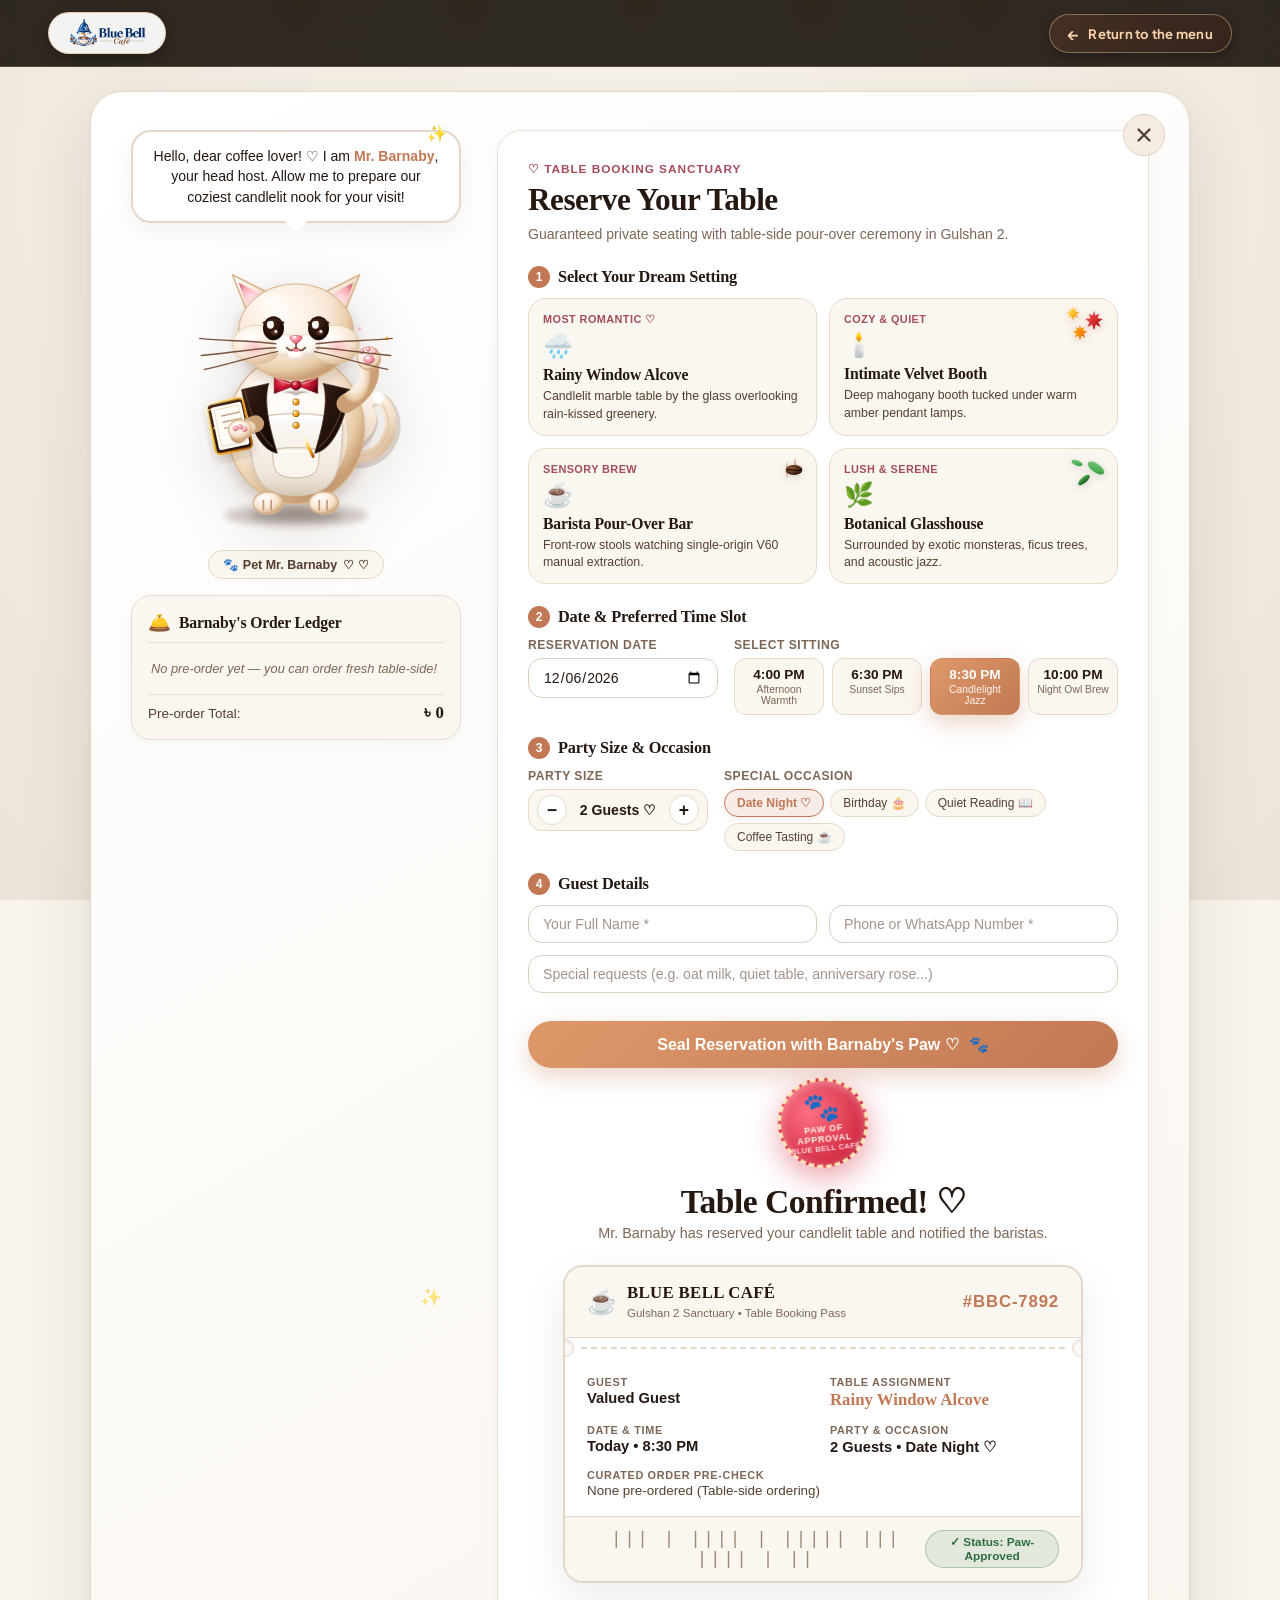
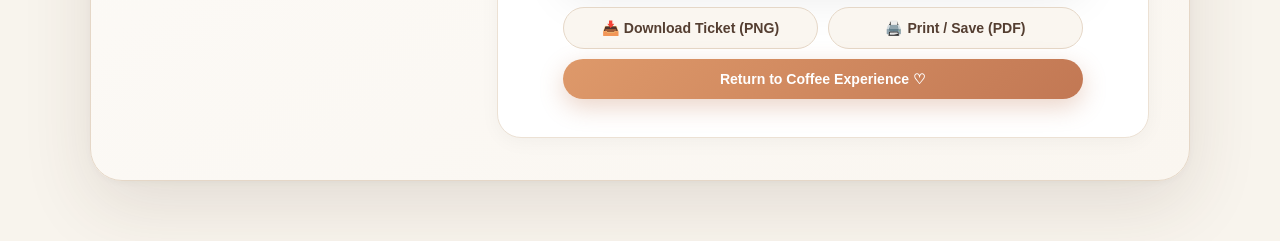
==== reservation.html @ e05f4c12 "Optimization" ====
<!DOCTYPE html>
<html lang="en" style="background: #F8F4ED;">

<head>
  <meta charset="utf-8">
  <meta name="viewport" content="width=device-width, initial-scale=1, viewport-fit=cover">
  <title>Blue Bell Café</title>
  <link rel="icon" type="image/jpeg" href="assets/Logo and falcon/Falcon.jpg">
  <link rel="apple-touch-icon" href="assets/Logo and falcon/Falcon.jpg">
  <meta name="description"
    content="Reserve your candlelit table with Mr. Barnaby, our feline head host. Choose your table atmosphere and pre-order your tasting tray.">
  <link rel="preconnect" href="https://fonts.googleapis.com">
  <link rel="preconnect" href="https://fonts.gstatic.com" crossorigin>
  <link
    href="https://fonts.googleapis.com/css2?family=Playfair+Display:ital,wght@0,400..900;1,400..900&family=Plus+Jakarta+Sans:wght@300;400;500;600;700&display=swap"
    rel="stylesheet">
  <link rel="stylesheet" href="reservation.css">
  <!-- Instant Prefetch for Main Sanctuary -->
  <link rel="prefetch" href="index.html">
  <link rel="prefetch" href="style.css">
  <link rel="prefetch" href="main.js">
</head>

<body style="background: #F8F4ED;">

  <!-- Page Entrance / Exit Crossfade Veil with Artisanal Steaming Coffee Loader -->
  <div class="page-transition-veil" id="page-transition-veil" aria-hidden="true">
    <div class="coffee-loader">
      <div class="coffee-cup-box">
        <svg class="coffee-cup-art" viewBox="0 0 100 100" width="84" height="84" fill="none" xmlns="http://www.w3.org/2000/svg">
          <!-- Rising Steam Tendrils -->
          <g class="steam-group">
            <path class="steam-trail s1" d="M36 34 C33 24, 40 16, 36 6" stroke="#D4AF37" stroke-width="2.5" stroke-linecap="round" fill="none" />
            <path class="steam-trail s2" d="M50 30 C53 20, 47 12, 51 3" stroke="#E2A76F" stroke-width="2.8" stroke-linecap="round" fill="none" />
            <path class="steam-trail s3" d="M64 34 C67 24, 60 16, 64 6" stroke="#D4AF37" stroke-width="2.5" stroke-linecap="round" fill="none" />
          </g>
          <!-- Elegant Saucer Plate -->
          <ellipse cx="50" cy="85" rx="36" ry="6" fill="#EDE4D8" stroke="#C49A6C" stroke-width="2" />
          <ellipse cx="50" cy="84" rx="28" ry="4" fill="#FAF6F0" />
          <!-- Ceramic Cup Outer Silhouette -->
          <path d="M22 42 C22 72, 32 82, 50 82 C68 82, 78 72, 78 42 Z" fill="#FFFDF9" stroke="#C49A6C" stroke-width="2.2" />
          <!-- Inner Coffee Surface & Rim -->
          <ellipse cx="50" cy="42" rx="28" ry="6.5" fill="#FAF6F0" stroke="#C49A6C" stroke-width="2.2" />
          <ellipse cx="50" cy="43" rx="24" ry="5" fill="#5A2E17" />
          <!-- Latte Art Rosette / Heart -->
          <path class="coffee-heart" d="M46 42 Q50 45 54 42 Q50 40 46 42 Z" fill="#FFF2E5" opacity="0.9" />
          <!-- Ergonomic Ceramic Handle -->
          <path d="M75 48 C90 48, 90 70, 72 72" stroke="#C49A6C" stroke-width="3.5" stroke-linecap="round" fill="none" />
          <path d="M75 51 C85 51, 85 67, 72 69" stroke="#FAF6F0" stroke-width="1.8" stroke-linecap="round" fill="none" />
        </svg>
        <div class="cup-ambient-glow"></div>
      </div>
      <div class="loader-caption">
        <span class="loader-status">Returning to the Menu...</span>
        <span class="loader-detail">Fresh artisanal roasts &amp; delicacies await</span>
      </div>
    </div>
  </div>

  <!-- Top Sticky Navigation Bar -->
  <header class="reservation-nav">
    <a href="index.html" class="res-brand-badge" title="Blue Bell Café — Return to Sanctuary">
      <img src="assets/Logo and falcon/logo.png" alt="Blue Bell Café Logo" class="res-brand-logo">
    </a>
    <a href="index.html#cafe-menu" class="res-back-btn" title="Return to the menu">
      <span class="back-arrow">←</span>
      <span>Return to the menu</span>
    </a>
  </header>

  <!-- Main Theatrical Reservation Parlour -->
  <main>
<!-- ======================================================================
       INTERACTIVE TABLE RESERVATION STAGE (MR. BARNABY'S PARLOUR)
       Full-screen theatrical dining portal featuring Mr. Barnaby,
       the chubby cartoon cat waiter in bistro tuxedo.
       ====================================================================== -->
  <div id="reservation-portal" class="reservation-portal theme-default" role="dialog" aria-modal="true" aria-labelledby="portal-title">
    <div class="portal-backdrop" id="portal-backdrop"></div>

    <!-- Floating Candlelit Fairy Lights -->
    <div class="portal-fairy-lights" aria-hidden="true">
      <span class="fairy-bulb b1"></span>
      <span class="fairy-bulb b2"></span>
      <span class="fairy-bulb b3"></span>
      <span class="fairy-bulb b4"></span>
      <span class="fairy-bulb b5"></span>
      <span class="fairy-bulb b6"></span>
      <span class="fairy-bulb b7"></span>
    </div>

    <div class="portal-container">
      <!-- Shared SVG Gradients Defs for Theme Decorations -->
      <svg class="portal-shared-defs" width="0" height="0" aria-hidden="true">
        <defs>
          <!-- Maple Leaf Gradients: Crimson Red, Vibrant Orange, Golden Yellow -->
          <linearGradient id="mapleGradRed" x1="0" y1="0" x2="1" y2="1">
            <stop offset="0%" stop-color="#FF5252"/>
            <stop offset="55%" stop-color="#D32F2F"/>
            <stop offset="100%" stop-color="#8B0000"/>
          </linearGradient>
          <linearGradient id="mapleGradOrange" x1="0" y1="0" x2="1" y2="1">
            <stop offset="0%" stop-color="#FFA726"/>
            <stop offset="55%" stop-color="#FB8C00"/>
            <stop offset="100%" stop-color="#D84315"/>
          </linearGradient>
          <linearGradient id="mapleGradYellow" x1="0" y1="0" x2="1" y2="1">
            <stop offset="0%" stop-color="#FFF176"/>
            <stop offset="50%" stop-color="#FBC02D"/>
            <stop offset="100%" stop-color="#F57F17"/>
          </linearGradient>
          <!-- Lush Foliage Gradients -->
          <linearGradient id="leafGradDeep" x1="0" y1="0" x2="0" y2="1">
            <stop offset="0%" stop-color="#4CAF50"/>
            <stop offset="60%" stop-color="#2E7D32"/>
            <stop offset="100%" stop-color="#1B5E20"/>
          </linearGradient>
          <linearGradient id="leafGradSage" x1="0" y1="0" x2="1" y2="1">
            <stop offset="0%" stop-color="#81C784"/>
            <stop offset="65%" stop-color="#4CAF50"/>
            <stop offset="100%" stop-color="#2E7D32"/>
          </linearGradient>
          <!-- Coffee Bean Gradient -->
          <radialGradient id="beanGrad" cx="35%" cy="35%" r="65%">
            <stop offset="0%" stop-color="#8D5B3A"/>
            <stop offset="60%" stop-color="#5C3317"/>
            <stop offset="100%" stop-color="#2C160B"/>
          </radialGradient>
        </defs>
      </svg>

      <!-- Atmospheric Ambience Layers (Dynamic for Dream Settings) -->

      <!-- 1. Botanical Greenery Layer (Appears on Lush / Botanical Glasshouse - Rich Abundant Leaves) -->
      <div class="portal-botanical-decor" aria-hidden="true">
        <!-- Top Canopy Garland of Monstera & Eucalyptus across the entire top -->
        <svg class="botanical-canopy" viewBox="0 0 1000 130" fill="none" preserveAspectRatio="none" xmlns="http://www.w3.org/2000/svg">
          <path d="M0 0 C150 45, 300 20, 500 50 C700 20, 850 45, 1000 0 L1000 0 L0 0 Z" fill="#2E7D32" opacity="0.25"/>
          <!-- Monstera Left Cluster -->
          <path d="M20 0 C40 30, 80 50, 110 35 C125 15, 95 0, 70 0 Z" fill="url(#leafGradDeep)" opacity="0.85"/>
          <path d="M90 0 C110 40, 160 55, 190 30 C180 10, 140 0, 110 0 Z" fill="url(#leafGradSage)" opacity="0.8"/>
          <!-- Middle Vines -->
          <path d="M260 0 C280 35, 330 45, 350 20 C340 5, 300 0, 280 0 Z" fill="url(#leafGradDeep)" opacity="0.8"/>
          <path d="M420 0 C450 50, 520 60, 550 25 C530 5, 480 0, 450 0 Z" fill="url(#leafGradSage)" opacity="0.85"/>
          <path d="M620 0 C650 45, 710 50, 730 20 C710 5, 660 0, 640 0 Z" fill="url(#leafGradDeep)" opacity="0.8"/>
          <!-- Monstera Right Cluster -->
          <path d="M800 0 C830 45, 890 55, 920 25 C900 5, 850 0, 820 0 Z" fill="url(#leafGradSage)" opacity="0.85"/>
          <path d="M880 0 C910 35, 960 45, 980 15 C960 0, 920 0, 900 0 Z" fill="url(#leafGradDeep)" opacity="0.8"/>
        </svg>

        <!-- Top-Left Large Hanging Monstera & Fern -->
        <svg class="botanical-leaf leaf-top-left" viewBox="0 0 180 180" fill="none" xmlns="http://www.w3.org/2000/svg">
          <path d="M10 160 C30 120, 60 85, 105 60 C145 38, 165 14, 170 5 C158 32, 135 70, 105 95 C70 122, 38 148, 10 160 Z" fill="url(#leafGradDeep)" opacity="0.9"/>
          <path d="M55 95 C45 80, 44 60, 50 48 C60 52, 68 68, 72 80 Z" fill="url(#leafGradSage)" opacity="0.85"/>
          <path d="M90 70 C88 50, 94 32, 105 24 C110 32, 108 52, 102 66 Z" fill="url(#leafGradDeep)" opacity="0.85"/>
          <path d="M120 54 C130 38, 142 26, 154 22 C154 34, 145 48, 134 56 Z" fill="url(#leafGradSage)" opacity="0.8"/>
          <path d="M35 130 C24 122, 18 108, 20 100 C30 102, 36 114, 40 124 Z" fill="url(#leafGradDeep)" opacity="0.8"/>
          <!-- Extra trailing frond -->
          <path d="M25 50 C40 70, 60 85, 75 70 C70 55, 50 40, 25 50 Z" fill="url(#leafGradSage)" opacity="0.75"/>
        </svg>

        <!-- Top-Right Eucalyptus & Palm Frond -->
        <svg class="botanical-leaf leaf-top-right" viewBox="0 0 170 170" fill="none" xmlns="http://www.w3.org/2000/svg">
          <path d="M160 5 C135 25, 105 62, 88 100 C72 132, 45 150, 26 158 C44 142, 74 118, 94 88 C116 54, 144 24, 160 5 Z" fill="url(#leafGradDeep)" opacity="0.88"/>
          <ellipse cx="120" cy="45" rx="18" ry="11" transform="rotate(35 120 45)" fill="url(#leafGradSage)" opacity="0.85"/>
          <ellipse cx="98" cy="76" rx="16" ry="10" transform="rotate(25 98 76)" fill="url(#leafGradDeep)" opacity="0.85"/>
          <ellipse cx="76" cy="110" rx="15" ry="9" transform="rotate(20 76 110)" fill="url(#leafGradSage)" opacity="0.8"/>
          <ellipse cx="50" cy="138" rx="13" ry="8" transform="rotate(15 50 138)" fill="url(#leafGradDeep)" opacity="0.75"/>
        </svg>

        <!-- Left Side Hanging Ivy Cascade -->
        <svg class="botanical-leaf leaf-left-cascade" viewBox="0 0 70 340" fill="none" xmlns="http://www.w3.org/2000/svg">
          <path d="M10 0 C12 60, 25 120, 18 180 C10 240, 24 300, 12 340" stroke="#2E7D32" stroke-width="2.5" fill="none" opacity="0.7"/>
          <ellipse cx="20" cy="40" rx="13" ry="8" transform="rotate(-35 20 40)" fill="url(#leafGradSage)" opacity="0.85"/>
          <ellipse cx="14" cy="85" rx="12" ry="7" transform="rotate(25 14 85)" fill="url(#leafGradDeep)" opacity="0.85"/>
          <ellipse cx="22" cy="135" rx="14" ry="9" transform="rotate(-40 22 135)" fill="url(#leafGradSage)" opacity="0.8"/>
          <ellipse cx="15" cy="190" rx="13" ry="8" transform="rotate(30 15 190)" fill="url(#leafGradDeep)" opacity="0.8"/>
          <ellipse cx="23" cy="245" rx="12" ry="7" transform="rotate(-25 23 245)" fill="url(#leafGradSage)" opacity="0.75"/>
          <ellipse cx="14" cy="300" rx="10" ry="6" transform="rotate(20 14 300)" fill="url(#leafGradDeep)" opacity="0.7"/>
        </svg>

        <!-- Right Side Hanging Palm Fronds -->
        <svg class="botanical-leaf leaf-right-cascade" viewBox="0 0 70 320" fill="none" xmlns="http://www.w3.org/2000/svg">
          <path d="M55 0 C50 60, 38 120, 48 180 C55 240, 42 290, 52 320" stroke="#2E7D32" stroke-width="2.5" fill="none" opacity="0.7"/>
          <ellipse cx="44" cy="50" rx="14" ry="8" transform="rotate(35 44 50)" fill="url(#leafGradSage)" opacity="0.85"/>
          <ellipse cx="50" cy="105" rx="13" ry="7" transform="rotate(-25 50 105)" fill="url(#leafGradDeep)" opacity="0.85"/>
          <ellipse cx="40" cy="165" rx="13" ry="8" transform="rotate(35 40 165)" fill="url(#leafGradSage)" opacity="0.8"/>
          <ellipse cx="48" cy="225" rx="12" ry="7" transform="rotate(-30 48 225)" fill="url(#leafGradDeep)" opacity="0.8"/>
          <ellipse cx="42" cy="285" rx="11" ry="6" transform="rotate(25 42 285)" fill="url(#leafGradSage)" opacity="0.75"/>
        </svg>

        <!-- Bottom-Left Monstera Fan -->
        <svg class="botanical-leaf leaf-bottom-left" viewBox="0 0 160 160" fill="none" xmlns="http://www.w3.org/2000/svg">
          <path d="M5 155 C30 130, 65 118, 100 110 C130 102, 148 82, 154 68 C144 90, 120 108, 95 116 C65 126, 30 140, 5 155 Z" fill="url(#leafGradDeep)" opacity="0.85"/>
          <ellipse cx="50" cy="120" rx="16" ry="10" transform="rotate(-30 50 120)" fill="url(#leafGradSage)" opacity="0.85"/>
          <ellipse cx="90" cy="105" rx="14" ry="9" transform="rotate(-15 90 105)" fill="url(#leafGradDeep)" opacity="0.8"/>
          <ellipse cx="125" cy="84" rx="12" ry="7" transform="rotate(-35 125 84)" fill="url(#leafGradSage)" opacity="0.75"/>
        </svg>

        <!-- Bottom-Right Garden Sprig -->
        <svg class="botanical-leaf leaf-bottom-right" viewBox="0 0 150 150" fill="none" xmlns="http://www.w3.org/2000/svg">
          <path d="M145 145 C120 125, 96 100, 78 68 C62 38, 48 22, 35 12 C45 30, 60 58, 76 90 C94 122, 120 138, 145 145 Z" fill="url(#leafGradDeep)" opacity="0.85"/>
          <ellipse cx="102" cy="105" rx="14" ry="8" transform="rotate(35 102 105)" fill="url(#leafGradSage)" opacity="0.85"/>
          <ellipse cx="75" cy="72" rx="12" ry="7" transform="rotate(45 75 72)" fill="url(#leafGradDeep)" opacity="0.8"/>
          <ellipse cx="50" cy="40" rx="10" ry="6" transform="rotate(40 50 40)" fill="url(#leafGradSage)" opacity="0.75"/>
        </svg>

        <!-- Floating Green Leaves in the Air -->
        <div class="botanical-floating-leaf bfl-1"><svg viewBox="0 0 30 30"><ellipse cx="15" cy="15" rx="12" ry="6" transform="rotate(25 15 15)" fill="url(#leafGradSage)"/></svg></div>
        <div class="botanical-floating-leaf bfl-2"><svg viewBox="0 0 30 30"><ellipse cx="15" cy="15" rx="11" ry="5" transform="rotate(-40 15 15)" fill="url(#leafGradDeep)"/></svg></div>
        <div class="botanical-floating-leaf bfl-3"><svg viewBox="0 0 30 30"><ellipse cx="15" cy="15" rx="13" ry="6" transform="rotate(60 15 15)" fill="url(#leafGradSage)"/></svg></div>
        <div class="botanical-floating-leaf bfl-4"><svg viewBox="0 0 30 30"><ellipse cx="15" cy="15" rx="10" ry="5" transform="rotate(-15 15 15)" fill="url(#leafGradDeep)"/></svg></div>
      </div>

      <!-- 2. Rainy Window Alcove: Real Falling Rain, Condensation Drops & Overcast Mist -->
      <div class="portal-cloudy-decor" aria-hidden="true">
        <!-- Mist Clouds -->
        <div class="cloud-mist mist-1"></div>
        <div class="cloud-mist mist-2"></div>

        <!-- Continuous Cascading Rain Shower -->
        <div class="rain-shower-pane">
          <span class="rain-streak r1"></span>
          <span class="rain-streak r2"></span>
          <span class="rain-streak r3"></span>
          <span class="rain-streak r4"></span>
          <span class="rain-streak r5"></span>
          <span class="rain-streak r6"></span>
          <span class="rain-streak r7"></span>
          <span class="rain-streak r8"></span>
          <span class="rain-streak r9"></span>
          <span class="rain-streak r10"></span>
          <span class="rain-streak r11"></span>
          <span class="rain-streak r12"></span>
        </div>

        <!-- Window Glass Condensation Water Droplets -->
        <div class="window-water-drops">
          <span class="glass-droplet gd1"></span>
          <span class="glass-droplet gd2"></span>
          <span class="glass-droplet gd3"></span>
          <span class="glass-droplet gd4"></span>
          <span class="glass-droplet gd5"></span>
          <span class="glass-droplet gd6"></span>
        </div>
      </div>

      <!-- 3. Cozy Velvet Booth: Falling Orange, Red & Yellow Maple Leaves & Candle Hearth -->
      <div class="portal-cozy-decor" aria-hidden="true">
        <div class="hearth-radial-glow"></div>

        <!-- Falling Autumn Maple Leaves (Orange, Red, Golden Yellow) -->
        <div class="maple-leaves-shower">
          <!-- Crimson Red Maple Leaves -->
          <div class="maple-leaf-item ml-red ml-1">
            <svg viewBox="0 0 50 50"><path d="M25 4L28 15L37 11L33 21L45 23L35 30L40 41L29 35L26 46L24 46L21 35L10 41L15 30L5 23L17 21L13 11L22 15Z" fill="url(#mapleGradRed)"/><line x1="25" y1="12" x2="25" y2="45" stroke="#7F1D1D" stroke-width="1.2"/></svg>
          </div>
          <div class="maple-leaf-item ml-red ml-2">
            <svg viewBox="0 0 50 50"><path d="M25 4L28 15L37 11L33 21L45 23L35 30L40 41L29 35L26 46L24 46L21 35L10 41L15 30L5 23L17 21L13 11L22 15Z" fill="url(#mapleGradRed)"/><line x1="25" y1="12" x2="25" y2="45" stroke="#7F1D1D" stroke-width="1.2"/></svg>
          </div>
          <div class="maple-leaf-item ml-red ml-3">
            <svg viewBox="0 0 50 50"><path d="M25 4L28 15L37 11L33 21L45 23L35 30L40 41L29 35L26 46L24 46L21 35L10 41L15 30L5 23L17 21L13 11L22 15Z" fill="url(#mapleGradRed)"/><line x1="25" y1="12" x2="25" y2="45" stroke="#7F1D1D" stroke-width="1.2"/></svg>
          </div>

          <!-- Vibrant Orange Maple Leaves -->
          <div class="maple-leaf-item ml-orange ml-4">
            <svg viewBox="0 0 50 50"><path d="M25 4L28 15L37 11L33 21L45 23L35 30L40 41L29 35L26 46L24 46L21 35L10 41L15 30L5 23L17 21L13 11L22 15Z" fill="url(#mapleGradOrange)"/><line x1="25" y1="12" x2="25" y2="45" stroke="#9A3412" stroke-width="1.2"/></svg>
          </div>
          <div class="maple-leaf-item ml-orange ml-5">
            <svg viewBox="0 0 50 50"><path d="M25 4L28 15L37 11L33 21L45 23L35 30L40 41L29 35L26 46L24 46L21 35L10 41L15 30L5 23L17 21L13 11L22 15Z" fill="url(#mapleGradOrange)"/><line x1="25" y1="12" x2="25" y2="45" stroke="#9A3412" stroke-width="1.2"/></svg>
          </div>
          <div class="maple-leaf-item ml-orange ml-6">
            <svg viewBox="0 0 50 50"><path d="M25 4L28 15L37 11L33 21L45 23L35 30L40 41L29 35L26 46L24 46L21 35L10 41L15 30L5 23L17 21L13 11L22 15Z" fill="url(#mapleGradOrange)"/><line x1="25" y1="12" x2="25" y2="45" stroke="#9A3412" stroke-width="1.2"/></svg>
          </div>

          <!-- Golden Yellow Maple Leaves -->
          <div class="maple-leaf-item ml-yellow ml-7">
            <svg viewBox="0 0 50 50"><path d="M25 4L28 15L37 11L33 21L45 23L35 30L40 41L29 35L26 46L24 46L21 35L10 41L15 30L5 23L17 21L13 11L22 15Z" fill="url(#mapleGradYellow)"/><line x1="25" y1="12" x2="25" y2="45" stroke="#B45309" stroke-width="1.2"/></svg>
          </div>
          <div class="maple-leaf-item ml-yellow ml-8">
            <svg viewBox="0 0 50 50"><path d="M25 4L28 15L37 11L33 21L45 23L35 30L40 41L29 35L26 46L24 46L21 35L10 41L15 30L5 23L17 21L13 11L22 15Z" fill="url(#mapleGradYellow)"/><line x1="25" y1="12" x2="25" y2="45" stroke="#B45309" stroke-width="1.2"/></svg>
          </div>
          <div class="maple-leaf-item ml-yellow ml-9">
            <svg viewBox="0 0 50 50"><path d="M25 4L28 15L37 11L33 21L45 23L35 30L40 41L29 35L26 46L24 46L21 35L10 41L15 30L5 23L17 21L13 11L22 15Z" fill="url(#mapleGradYellow)"/><line x1="25" y1="12" x2="25" y2="45" stroke="#B45309" stroke-width="1.2"/></svg>
          </div>
        </div>
      </div>

      <!-- 4. Sensory Aroma Layer: Floating Whole Roasted Coffee Beans & Steam Spirals -->
      <div class="portal-sensory-decor" aria-hidden="true">
        <div class="sensory-aroma-glow"></div>
        <!-- Rising Aroma Steam Ribbons -->
        <svg class="sensory-steam-wave ss-1" viewBox="0 0 60 140" fill="none"><path d="M30 140 C15 110, 45 80, 25 50 C10 25, 35 10, 20 0" stroke="rgba(191, 90, 50, 0.45)" stroke-width="2.5" stroke-linecap="round"/></svg>
        <svg class="sensory-steam-wave ss-2" viewBox="0 0 60 140" fill="none"><path d="M25 140 C40 110, 15 80, 35 50 C45 25, 20 10, 30 0" stroke="rgba(214, 110, 67, 0.4)" stroke-width="2.5" stroke-linecap="round"/></svg>

        <!-- Floating Roasted Coffee Beans -->
        <div class="sensory-bean sb-1"><svg viewBox="0 0 28 20"><ellipse cx="14" cy="10" rx="13" ry="8" fill="url(#beanGrad)"/><path d="M5 10 C10 7, 18 13, 23 10" stroke="#1A0D07" stroke-width="1.8" stroke-linecap="round"/></svg></div>
        <div class="sensory-bean sb-2"><svg viewBox="0 0 28 20"><ellipse cx="14" cy="10" rx="12" ry="7" fill="url(#beanGrad)"/><path d="M5 10 C10 7, 18 13, 23 10" stroke="#1A0D07" stroke-width="1.6" stroke-linecap="round"/></svg></div>
        <div class="sensory-bean sb-3"><svg viewBox="0 0 28 20"><ellipse cx="14" cy="10" rx="11" ry="6" fill="url(#beanGrad)"/><path d="M5 10 C10 7, 18 13, 23 10" stroke="#1A0D07" stroke-width="1.5" stroke-linecap="round"/></svg></div>
      </div>

      <!-- 5. Default Sanctuary Sparkles (Warm Cafe Embers) -->
      <div class="portal-default-decor" aria-hidden="true">
        <span class="default-sparkle ds-1">✨</span>
        <span class="default-sparkle ds-2">✦</span>
        <span class="default-sparkle ds-3">✨</span>
        <span class="default-sparkle ds-4">✦</span>
      </div>

      <button type="button" class="portal-close-btn" id="portal-close-btn" title="Close &amp; return to cafe" aria-label="Close reservation portal">
        <svg viewBox="0 0 24 24" width="22" height="22" stroke="currentColor" stroke-width="2.5" stroke-linecap="round" stroke-linejoin="round" fill="none">
          <line x1="18" y1="6" x2="6" y2="18"></line>
          <line x1="6" y1="6" x2="18" y2="18"></line>
        </svg>
      </button>

      <div class="portal-inner">
        <!-- LEFT: Character Stage (Mr. Barnaby) -->
        <div class="portal-character-pane">
          <!-- Speech Bubble -->
          <div class="barnaby-speech-bubble" id="barnaby-bubble">
            <span class="bubble-sparkle">✨</span>
            <p id="barnaby-speech-text">Hello, coffee lover! ♡ I am <strong>Mr. Barnaby</strong>, your head host. Allow me to prepare our coziest candlelit nook for your visit!</p>
          </div>

          <!-- The Chubby Cat Waiter Interactive Character -->
          <div class="barnaby-character-wrap" id="barnaby-character" title="Click Mr. Barnaby to hear him purr!">
            <svg class="barnaby-svg" viewBox="0 0 320 380" xmlns="http://www.w3.org/2000/svg">
  <defs>
    <!-- ==================== 3D CREAM & TOASTED VANILLA SHADING ==================== -->
    <!-- Volumetric Spherical 3D Cream Fur (Top-Left Light Source) -->
    <radialGradient id="creamFur3D" cx="36%" cy="30%" r="70%">
      <stop offset="0%" stop-color="#FFFFFF"/>
      <stop offset="26%" stop-color="#FFF5EC"/>
      <stop offset="62%" stop-color="#F7E6D5"/>
      <stop offset="85%" stop-color="#E8CCA8"/>
      <stop offset="100%" stop-color="#CA9F75"/>
    </radialGradient>

    <!-- Warm Light Bounce / Specular Sheen on Cream Coat -->
    <radialGradient id="creamHighlight" cx="35%" cy="25%" r="55%">
      <stop offset="0%" stop-color="#FFFFFF" stop-opacity="0.95"/>
      <stop offset="45%" stop-color="#FFF8F2" stop-opacity="0.45"/>
      <stop offset="100%" stop-color="#F7E6D5" stop-opacity="0"/>
    </radialGradient>

    <!-- Chubby 3D Cream Cheeks Spherical Shader -->
    <radialGradient id="creamCheek3D" cx="38%" cy="32%" r="68%">
      <stop offset="0%" stop-color="#FFFFFF"/>
      <stop offset="35%" stop-color="#FFF6ED"/>
      <stop offset="72%" stop-color="#F5E3D0"/>
      <stop offset="100%" stop-color="#DEBE9C"/>
    </radialGradient>

    <!-- Soft Cream / Milk-Froth Belly (Volumetric) -->
    <radialGradient id="creamBelly3D" cx="45%" cy="35%" r="65%">
      <stop offset="0%" stop-color="#FFFFFF"/>
      <stop offset="55%" stop-color="#FFF8F2"/>
      <stop offset="88%" stop-color="#F9ECE0"/>
      <stop offset="100%" stop-color="#ECD6C0"/>
    </radialGradient>

    <!-- 3D Puffy Milky Muzzle / Snout -->
    <radialGradient id="creamMuzzle3D" cx="40%" cy="32%" r="65%">
      <stop offset="0%" stop-color="#FFFFFF"/>
      <stop offset="50%" stop-color="#FFFDF9"/>
      <stop offset="80%" stop-color="#F7EEE4"/>
      <stop offset="100%" stop-color="#E8DACB"/>
    </radialGradient>

    <!-- 3D Cylindrical Lighting for Soft Cream Tail -->
    <linearGradient id="creamTailGrad" x1="0" y1="0" x2="1" y2="1">
      <stop offset="0%" stop-color="#FFFFFF"/>
      <stop offset="28%" stop-color="#FFF5EC"/>
      <stop offset="68%" stop-color="#F2DEC9"/>
      <stop offset="100%" stop-color="#CFA881"/>
    </linearGradient>

    <!-- 3D Outer Ear Shell (Cream with Warm Biscuit Rim) -->
    <linearGradient id="earOuter3D" x1="0" y1="0" x2="1" y2="1">
      <stop offset="0%" stop-color="#FFFFFF"/>
      <stop offset="45%" stop-color="#F7E6D5"/>
      <stop offset="100%" stop-color="#CCA57D"/>
    </linearGradient>

    <!-- 3D Delicate Rose-Petal Pink Inner Ear -->
    <radialGradient id="earInner3D" cx="48%" cy="60%" r="65%">
      <stop offset="0%" stop-color="#FFF0F3"/>
      <stop offset="45%" stop-color="#FFD6DB"/>
      <stop offset="80%" stop-color="#F5A8B2"/>
      <stop offset="100%" stop-color="#DB798A"/>
    </radialGradient>

    <!-- Soft Rosy Cheek Warm Glow -->
    <radialGradient id="blushGlow3D" cx="50%" cy="50%" r="50%">
      <stop offset="0%" stop-color="#FF9EAA" stop-opacity="0.6"/>
      <stop offset="60%" stop-color="#FFB3BD" stop-opacity="0.35"/>
      <stop offset="100%" stop-color="#FFB3BD" stop-opacity="0"/>
    </radialGradient>

    <!-- 3D Deep Espresso Cat Eyes (Glossy Chocolate Glass Dome) -->
    <radialGradient id="espressoEye3D" cx="38%" cy="30%" r="70%">
      <stop offset="0%" stop-color="#542B1A"/>
      <stop offset="35%" stop-color="#381B0E"/>
      <stop offset="75%" stop-color="#221008"/>
      <stop offset="100%" stop-color="#120703"/>
    </radialGradient>

    <!-- 3D Soft Rose Jelly Bean Paw Pads -->
    <radialGradient id="pawPad3D" cx="35%" cy="30%" r="70%">
      <stop offset="0%" stop-color="#FFF0F3"/>
      <stop offset="45%" stop-color="#FFAEB8"/>
      <stop offset="85%" stop-color="#E88292"/>
      <stop offset="100%" stop-color="#B85262"/>
    </radialGradient>

    <!-- 3D Glossy Kitten Button Nose -->
    <radialGradient id="catNose3D" cx="35%" cy="25%" r="70%">
      <stop offset="0%" stop-color="#FFE8EC"/>
      <stop offset="45%" stop-color="#FF8D9B"/>
      <stop offset="85%" stop-color="#E66B7C"/>
      <stop offset="100%" stop-color="#AF3849"/>
    </radialGradient>

    <!-- 3D Dark Chocolate Waiter Tuxedo Vest -->
    <linearGradient id="tuxVest3D" x1="0" y1="0" x2="1" y2="1">
      <stop offset="0%" stop-color="#3D251A"/>
      <stop offset="35%" stop-color="#27160E"/>
      <stop offset="75%" stop-color="#180C06"/>
      <stop offset="100%" stop-color="#0A0402"/>
    </linearGradient>

    <!-- 3D Volumetric Ruby Satin Bow Tie -->
    <radialGradient id="bowTie3D" cx="38%" cy="35%" r="68%">
      <stop offset="0%" stop-color="#FF637B"/>
      <stop offset="40%" stop-color="#DE1D3E"/>
      <stop offset="80%" stop-color="#9E0B25"/>
      <stop offset="100%" stop-color="#54000F"/>
    </radialGradient>

    <!-- 3D Polished Brass & Gold Trim -->
    <linearGradient id="goldAcc3D" x1="0" y1="0" x2="1" y2="1">
      <stop offset="0%" stop-color="#FFFDE8"/>
      <stop offset="25%" stop-color="#FFD75E"/>
      <stop offset="65%" stop-color="#F59E1B"/>
      <stop offset="100%" stop-color="#A85700"/>
    </linearGradient>

    <!-- 3D Draped White Cotton Waiter Apron -->
    <linearGradient id="apron3D" x1="0" y1="0" x2="0" y2="1">
      <stop offset="0%" stop-color="#FFFFFF"/>
      <stop offset="20%" stop-color="#FAF7F2"/>
      <stop offset="75%" stop-color="#EFE6DA"/>
      <stop offset="100%" stop-color="#D7C9B8"/>
    </linearGradient>

    <!-- 3D Leather Reservation Ledger -->
    <linearGradient id="ledgerCover3D" x1="0" y1="0" x2="1" y2="1">
      <stop offset="0%" stop-color="#4E2B19"/>
      <stop offset="50%" stop-color="#341A0E"/>
      <stop offset="100%" stop-color="#1B0C05"/>
    </linearGradient>

    <!-- 3D Soft Ambient Shadow -->
    <filter id="cat3DShadow" x="-15%" y="-15%" width="130%" height="135%">
      <feDropShadow dx="0" dy="8" stdDeviation="7" flood-color="#4A2814" flood-opacity="0.18"/>
    </filter>

    <filter id="contactShadow" x="-20%" y="-20%" width="140%" height="140%">
      <feGaussianBlur in="SourceGraphic" stdDeviation="4"/>
    </filter>
  </defs>

  <!-- Ground Contact Shadow Underneath 3D Cat -->
  <ellipse cx="160" cy="356" rx="92" ry="15" fill="#3D2012" opacity="0.2" filter="url(#contactShadow)" />
  <ellipse cx="160" cy="356" rx="60" ry="8" fill="#241208" opacity="0.25" filter="url(#contactShadow)" />

  <!-- Animated 3D Soft Cream Tail -->
  <g class="barnaby-tail">
    <!-- Tail Ambient Shadow -->
    <path d="M 226 282 C 272 292, 300 242, 276 210 C 265 195, 243 205, 253 222 C 263 238, 238 272, 212 267" fill="none" stroke="#664326" stroke-width="16" stroke-linecap="round" opacity="0.2" transform="translate(2, 4)" />
    <!-- Tail Main 3D Cylinder -->
    <path d="M 226 280 C 270 290, 296 244, 274 212 C 264 198, 244 207, 254 223 C 264 238, 238 270, 212 265" fill="none" stroke="url(#creamTailGrad)" stroke-width="15" stroke-linecap="round" />
    <path d="M 228 278 C 268 288, 292 244, 272 214" fill="none" stroke="#D8B58D" stroke-width="1.8" stroke-linecap="round" opacity="0.5" />
    <!-- Tail Tip Soft White Fluff Highlight -->
    <circle cx="266" cy="204" r="7.5" fill="#FFFFFF" opacity="0.95" />
  </g>

  <!-- Chubby Volumetric 3D Cream Cat Body -->
  <ellipse cx="160" cy="245" rx="88" ry="96" fill="url(#creamFur3D)" stroke="#D8B58D" stroke-width="1.5" filter="url(#cat3DShadow)" />
  <!-- 3D Soft Milk-Froth Belly Patch -->
  <ellipse cx="160" cy="254" rx="66" ry="76" fill="url(#creamBelly3D)" />
  <!-- Ambient Light Reflection on Top Left Shoulder -->
  <path d="M 94 195 C 105 178, 140 170, 160 170 C 125 180, 98 215, 94 235 Z" fill="url(#creamHighlight)" />

  <!-- Crisp White Waiter Apron (Volumetric 3D Drape) -->
  <!-- Apron Drop Shadow onto Belly -->
  <path d="M 98 242 C 98 222, 222 222, 222 242 C 222 314, 206 333, 160 333 C 114 333, 98 314, 98 242 Z" fill="#66452B" opacity="0.18" filter="url(#contactShadow)" />
  <!-- Apron Fabric Body -->
  <path d="M 100 240 C 100 220, 220 220, 220 240 C 220 310, 205 330, 160 330 C 115 330, 100 310, 100 240 Z" fill="url(#apron3D)" stroke="#D8C8B5" stroke-width="1.8" />
  <!-- Apron Top Fold Highlight -->
  <path d="M 104 238 C 130 228, 190 228, 216 238" stroke="#FFFFFF" stroke-width="2.5" stroke-linecap="round" fill="none" opacity="0.85" />
  <!-- Apron Pocket (3D Dimensional) -->
  <path d="M 130 274 C 130 267, 190 267, 190 274 C 190 300, 185 308, 160 308 C 135 308, 130 300, 130 274 Z" fill="#FAF5EE" stroke="#D1C3B2" stroke-width="1.5" />
  <path d="M 134 274 L 186 274" stroke="#FFFFFF" stroke-width="2" stroke-linecap="round" />
  <!-- Golden Waiter Pencil in Pocket (3D Metallic Cylinder) -->
  <line x1="172" y1="260" x2="182" y2="280" stroke="url(#goldAcc3D)" stroke-width="4.2" stroke-linecap="round" />
  <circle cx="171" cy="258" r="1.5" fill="#FFE8A3" />

  <!-- Tailored Dark Chocolate Tuxedo Vest (3D Fabric Sheen) -->
  <!-- Left Vest Flap -->
  <path d="M 90 194 C 98 240, 114 272, 136 276 C 125 240, 118 208, 125 186 Z" fill="url(#tuxVest3D)" stroke="#4A2E20" stroke-width="1" />
  <!-- Left Lapel Highlight -->
  <path d="M 94 195 C 102 230, 115 255, 130 268" stroke="#6E4735" stroke-width="2" stroke-linecap="round" fill="none" opacity="0.6" />
  <!-- Right Vest Flap -->
  <path d="M 230 194 C 222 240, 206 272, 184 276 C 195 240, 202 208, 195 186 Z" fill="url(#tuxVest3D)" stroke="#4A2E20" stroke-width="1" />
  <!-- Right Lapel Highlight -->
  <path d="M 226 195 C 218 230, 205 255, 190 268" stroke="#6E4735" stroke-width="2" stroke-linecap="round" fill="none" opacity="0.6" />

  <!-- 3D Polished Golden Vest Buttons -->
  <g>
    <circle cx="160" cy="210" r="4.2" fill="url(#goldAcc3D)" stroke="#8C4600" stroke-width="0.8" />
    <circle cx="158.5" cy="208.5" r="1.4" fill="#FFFFFF" opacity="0.9" />
    <circle cx="160" cy="225" r="4.2" fill="url(#goldAcc3D)" stroke="#8C4600" stroke-width="0.8" />
    <circle cx="158.5" cy="223.5" r="1.4" fill="#FFFFFF" opacity="0.9" />
    <circle cx="160" cy="240" r="4.2" fill="url(#goldAcc3D)" stroke="#8C4600" stroke-width="0.8" />
    <circle cx="158.5" cy="238.5" r="1.4" fill="#FFFFFF" opacity="0.9" />
  </g>

  <!-- Crisp White Shirt Collar (3D Folds) -->
  <polygon points="140,175 160,196 145,198" fill="#FFFFFF" stroke="#D9D0C5" stroke-width="1.2" />
  <polygon points="180,175 160,196 175,198" fill="#FFFFFF" stroke="#D9D0C5" stroke-width="1.2" />
  <!-- Under-Collar Shadow -->
  <polygon points="146,196 160,202 174,196 160,197" fill="#201008" opacity="0.25" />

  <!-- 3D Volumetric Ruby Satin Bow Tie -->
  <g class="barnaby-bowtie">
    <!-- Left Wing with Fold Shadow & Highlight -->
    <polygon points="160,188 132,176 132,199" fill="url(#bowTie3D)" stroke="#780619" stroke-width="0.8" />
    <path d="M 134 180 Q 146 186 158 188" stroke="#FFA8B6" stroke-width="1.8" stroke-linecap="round" fill="none" opacity="0.75" />
    <!-- Right Wing with Fold Shadow & Highlight -->
    <polygon points="160,188 188,176 188,199" fill="url(#bowTie3D)" stroke="#780619" stroke-width="0.8" />
    <path d="M 186 180 Q 174 186 162 188" stroke="#FFA8B6" stroke-width="1.8" stroke-linecap="round" fill="none" opacity="0.75" />
    <!-- Center Ribbon Knot (Spherical 3D) -->
    <ellipse cx="160" cy="188" rx="6.5" ry="6.5" fill="url(#bowTie3D)" stroke="#780619" stroke-width="1" />
    <ellipse cx="158" cy="186" rx="2.5" ry="2" fill="#FFA4B2" opacity="0.8" />
  </g>

  <!-- Left Paw: Holding 3D Golden Reservation Ledger -->
  <g class="barnaby-ledger-hand">
    <!-- Ledger 3D Antique Book Cover -->
    <rect x="50" y="208" width="48" height="66" rx="6" fill="url(#ledgerCover3D)" stroke="url(#goldAcc3D)" stroke-width="2.5" transform="rotate(-12 74 240)" filter="url(#cat3DShadow)" />
    <!-- Book Spine Gilded Ribs -->
    <line x1="51" y1="216" x2="56" y2="215" stroke="url(#goldAcc3D)" stroke-width="2" transform="rotate(-12 74 240)" />
    <line x1="53" y1="240" x2="58" y2="239" stroke="url(#goldAcc3D)" stroke-width="2" transform="rotate(-12 74 240)" />
    <line x1="55" y1="264" x2="60" y2="263" stroke="url(#goldAcc3D)" stroke-width="2" transform="rotate(-12 74 240)" />
    <!-- Book Pages Edge & Inset -->
    <rect x="55" y="213" width="40" height="56" rx="3" fill="#FFFDF8" transform="rotate(-12 74 240)" />
    <!-- Gilded Leaf Border on Open Page -->
    <rect x="59" y="217" width="32" height="48" rx="2" fill="none" stroke="#E6C4A2" stroke-width="1" transform="rotate(-12 74 240)" opacity="0.7" />
    <!-- Ruled Calligraphy Lines & Coffee Cup Stamp -->
    <line x1="64" y1="228" x2="87" y2="223" stroke="#C49F82" stroke-width="1.8" stroke-linecap="round" />
    <line x1="66" y1="236" x2="89" y2="231" stroke="#C49F82" stroke-width="1.8" stroke-linecap="round" />
    <line x1="68" y1="244" x2="87" y2="240" stroke="#C49F82" stroke-width="1.8" stroke-linecap="round" />
    <!-- Miniature Blue Bell Silhouette Stamp on Ledger -->
    <path d="M 76 254 Q 78 250 82 250 Q 86 250 88 254" stroke="#8A5A36" stroke-width="1.2" fill="none" />

    <!-- 3D Soft Cream Arm Holding Ledger -->
    <path d="M 108 238 C 96 242, 85 248, 86 252" fill="none" stroke="url(#creamFur3D)" stroke-width="22" stroke-linecap="round" />
    <!-- Chubby 3D Cream Paw Mitt -->
    <ellipse cx="88" cy="246" rx="15" ry="13" fill="url(#creamFur3D)" stroke="#D8B58D" stroke-width="1.5" />
    <!-- Soft 3D Rose Jellybean Toe Beans Clasping Book -->
    <circle cx="82" cy="244" r="3.2" fill="url(#pawPad3D)" stroke="#D67584" stroke-width="0.5" />
    <circle cx="88" cy="242" r="3.2" fill="url(#pawPad3D)" stroke="#D67584" stroke-width="0.5" />
    <circle cx="94" cy="245" r="3.2" fill="url(#pawPad3D)" stroke="#D67584" stroke-width="0.5" />
  </g>

  <!-- Right Paw: Welcoming Wave with 3D Pink Jellybean Pads -->
  <g class="barnaby-waving-hand">
    <!-- 3D Volumetric Cream Arm -->
    <path d="M 224 212 C 248 200, 260 178, 253 158" fill="none" stroke="url(#creamFur3D)" stroke-width="24" stroke-linecap="round" />
    <path d="M 230 206 C 248 195, 256 178, 252 162" fill="none" stroke="url(#creamHighlight)" stroke-width="8" stroke-linecap="round" opacity="0.65" />
    <!-- Round 3D Cream Paw Mitt -->
    <circle cx="254" cy="154" r="15" fill="url(#creamFur3D)" stroke="#D8B58D" stroke-width="1.5" />
    <!-- Big 3D Main Rose Jellybean Pad -->
    <ellipse cx="254" cy="155" rx="7" ry="6" fill="url(#pawPad3D)" stroke="#D67584" stroke-width="0.6" />
    <ellipse cx="252" cy="153" rx="2.5" ry="1.8" fill="#FFFFFF" opacity="0.75" />
    <!-- 3 Little Rounded 3D Toe Beans -->
    <circle cx="245" cy="145" r="3" fill="url(#pawPad3D)" stroke="#D67584" stroke-width="0.5" />
    <circle cx="244" cy="144" r="1.1" fill="#FFFFFF" opacity="0.8" />
    <circle cx="253" cy="142" r="3" fill="url(#pawPad3D)" stroke="#D67584" stroke-width="0.5" />
    <circle cx="252" cy="141" r="1.1" fill="#FFFFFF" opacity="0.8" />
    <circle cx="261" cy="145" r="3" fill="url(#pawPad3D)" stroke="#D67584" stroke-width="0.5" />
    <circle cx="260" cy="144" r="1.1" fill="#FFFFFF" opacity="0.8" />

    <!-- Magical Golden Sparkles Above Waving Paw -->
    <g class="barnaby-sparkles">
      <path d="M 272 128 Q 277 128 277 123 Q 277 128 282 128 Q 277 128 277 133 Q 277 128 272 128 Z" fill="url(#goldAcc3D)" />
      <path d="M 238 116 Q 242 116 242 112 Q 242 116 246 116 Q 242 116 242 120 Q 242 116 238 116 Z" fill="#FFAEBE" />
    </g>
  </g>

  <!-- Bottom Paws (3D Cream Feet) -->
  <ellipse cx="124" cy="340" rx="19" ry="14" fill="url(#creamFur3D)" stroke="#D8B58D" stroke-width="2" />
  <ellipse cx="196" cy="340" rx="19" ry="14" fill="url(#creamFur3D)" stroke="#D8B58D" stroke-width="2" />
  <!-- Foot Highlights -->
  <ellipse cx="120" cy="336" rx="9" ry="5" fill="url(#creamHighlight)" opacity="0.7" />
  <ellipse cx="192" cy="336" rx="9" ry="5" fill="url(#creamHighlight)" opacity="0.7" />
  <!-- Toe Indentation Lines -->
  <line x1="118" y1="337" x2="118" y2="349" stroke="#C49B74" stroke-width="2.2" stroke-linecap="round" />
  <line x1="128" y1="337" x2="128" y2="349" stroke="#C49B74" stroke-width="2.2" stroke-linecap="round" />
  <line x1="190" y1="337" x2="190" y2="349" stroke="#C49B74" stroke-width="2.2" stroke-linecap="round" />
  <line x1="200" y1="337" x2="200" y2="349" stroke="#C49B74" stroke-width="2.2" stroke-linecap="round" />

  <!-- ==================== 3D CHUBBY CREAM HEAD & FACE ==================== -->
  <g class="barnaby-head-group">
    <!-- Left 3D Cat Ear -->
    <polygon points="106,116 78,46 134,74" fill="url(#earOuter3D)" stroke="#D8B58D" stroke-width="2" stroke-linejoin="round" />
    <!-- Left Inner Pink Hollow -->
    <polygon points="104,106 86,56 126,78" fill="url(#earInner3D)" />
    <!-- Left Fluffy White Ear Tufts -->
    <path d="M 94 92 C 102 85, 114 88, 122 80 C 114 96, 100 102, 94 92 Z" fill="#FFFFFF" opacity="0.9" />

    <!-- Right 3D Cat Ear -->
    <polygon points="214,116 242,46 186,74" fill="url(#earOuter3D)" stroke="#D8B58D" stroke-width="2" stroke-linejoin="round" />
    <!-- Right Inner Pink Hollow -->
    <polygon points="216,106 234,56 194,78" fill="url(#earInner3D)" />
    <!-- Right Fluffy White Ear Tufts -->
    <path d="M 226 92 C 218 85, 206 88, 198 80 C 206 96, 220 102, 226 92 Z" fill="#FFFFFF" opacity="0.9" />

    <!-- Chubby Head Base (Volumetric 3D Ball in Toasted Cream) -->
    <ellipse cx="160" cy="120" rx="74" ry="62" fill="url(#creamFur3D)" stroke="#D8B58D" stroke-width="1.5" filter="url(#cat3DShadow)" />

    <!-- Top-Left Head Dome Highlight -->
    <ellipse cx="140" cy="92" rx="42" ry="24" fill="url(#creamHighlight)" opacity="0.8" />

    <!-- Chubby 3D Cheeks (Spherical Cream Puffs) -->
    <ellipse cx="110" cy="136" rx="32" ry="25" fill="url(#creamCheek3D)" stroke="#E0CCA8" stroke-width="1" />
    <ellipse cx="210" cy="136" rx="32" ry="25" fill="url(#creamCheek3D)" stroke="#E0CCA8" stroke-width="1" />

    <!-- Warm Rosy Cheek Blush Glow -->
    <ellipse cx="106" cy="140" rx="18" ry="12" fill="url(#blushGlow3D)" />
    <ellipse cx="214" cy="140" rx="18" ry="12" fill="url(#blushGlow3D)" />

    <!-- 3D Puffy Milky Muzzle (Rounded 3-Shape) -->
    <!-- Left Muzzle Pad -->
    <ellipse cx="147" cy="138" rx="18" ry="14" fill="url(#creamMuzzle3D)" filter="url(#contactShadow)" opacity="0.25" />
    <ellipse cx="147" cy="137" rx="18" ry="14" fill="url(#creamMuzzle3D)" stroke="#E2D4C3" stroke-width="0.8" />
    <!-- Right Muzzle Pad -->
    <ellipse cx="173" cy="138" rx="18" ry="14" fill="url(#creamMuzzle3D)" filter="url(#contactShadow)" opacity="0.25" />
    <ellipse cx="173" cy="137" rx="18" ry="14" fill="url(#creamMuzzle3D)" stroke="#E2D4C3" stroke-width="0.8" />
    <!-- Chin Pad -->
    <ellipse cx="160" cy="148" rx="11" ry="8" fill="url(#creamMuzzle3D)" />

    <!-- Whiskers (Warm Chocolate Curved Filaments as in original look) -->
    <!-- Left Whiskers -->
    <path d="M 134 135 C 98 130, 68 132, 36 128" stroke="#7A523D" stroke-width="1.8" stroke-linecap="round" fill="none" />
    <path d="M 134 140 C 96 142, 66 148, 38 150" stroke="#7A523D" stroke-width="1.8" stroke-linecap="round" fill="none" />
    <path d="M 136 145 C 100 152, 72 162, 42 168" stroke="#7A523D" stroke-width="1.8" stroke-linecap="round" fill="none" />

    <!-- Right Whiskers -->
    <path d="M 186 135 C 222 130, 252 132, 284 128" stroke="#7A523D" stroke-width="1.8" stroke-linecap="round" fill="none" />
    <path d="M 186 140 C 224 142, 254 148, 282 150" stroke="#7A523D" stroke-width="1.8" stroke-linecap="round" fill="none" />
    <path d="M 184 145 C 220 152, 248 162, 278 168" stroke="#7A523D" stroke-width="1.8" stroke-linecap="round" fill="none" />

    <!-- Animated Volumetric 3D Espresso Glass Cat Eyes (Original Beloved Look, with 3D Depth) -->
    <g class="barnaby-eyes">
      <!-- Left Eye -->
      <g>
        <!-- Deep Eye Socket Rim -->
        <ellipse cx="131" cy="115" rx="13.5" ry="15.5" fill="#200E06" />
        <!-- Glossy 3D Espresso Iris -->
        <ellipse cx="131" cy="115" rx="12" ry="14" fill="url(#espressoEye3D)" />
        <!-- Bottom-Right Warm Mocha Bounce -->
        <ellipse cx="133" cy="121" rx="5" ry="3" fill="#6A3B22" opacity="0.6" />
        <!-- Primary 3D Specular Catchlight (Big White Shine) -->
        <ellipse cx="127" cy="110" rx="4.5" ry="5.5" fill="#FFFFFF" opacity="0.95" />
        <!-- Secondary Micro Catchlight -->
        <circle cx="134" cy="119" r="2" fill="#FFFFFF" opacity="0.9" />
        <!-- Upper Eyelid 3D Fold -->
        <path d="M 118 108 Q 131 100 144 108" stroke="#3D2012" stroke-width="2.2" stroke-linecap="round" fill="none" />
      </g>

      <!-- Right Eye -->
      <g>
        <!-- Deep Eye Socket Rim -->
        <ellipse cx="189" cy="115" rx="13.5" ry="15.5" fill="#200E06" />
        <!-- Glossy 3D Espresso Iris -->
        <ellipse cx="189" cy="115" rx="12" ry="14" fill="url(#espressoEye3D)" />
        <!-- Bottom-Right Warm Mocha Bounce -->
        <ellipse cx="191" cy="121" rx="5" ry="3" fill="#6A3B22" opacity="0.6" />
        <!-- Primary 3D Specular Catchlight (Big White Shine) -->
        <ellipse cx="185" cy="110" rx="4.5" ry="5.5" fill="#FFFFFF" opacity="0.95" />
        <!-- Secondary Micro Catchlight -->
        <circle cx="192" cy="119" r="2" fill="#FFFFFF" opacity="0.9" />
        <!-- Upper Eyelid 3D Fold -->
        <path d="M 176 108 Q 189 100 202 108" stroke="#3D2012" stroke-width="2.2" stroke-linecap="round" fill="none" />
      </g>
    </g>

    <!-- Happy Closed Eyes (State on Purr / Hover) -->
    <g class="barnaby-happy-eyes">
      <path d="M 119 117 Q 131 105 143 117" stroke="#29160E" stroke-width="4.2" stroke-linecap="round" fill="none" />
      <path d="M 177 117 Q 189 105 201 117" stroke="#29160E" stroke-width="4.2" stroke-linecap="round" fill="none" />
    </g>

    <!-- 3D Glossy Pink Button Nose -->
    <path d="M 152 126 C 152 124, 168 124, 168 126 C 168 130, 162 135, 160 135 C 158 135, 152 130, 152 126 Z" fill="url(#catNose3D)" stroke="#C85265" stroke-width="0.8" />
    <!-- Nose Specular Highlight -->
    <ellipse cx="158" cy="126" rx="2.5" ry="1.2" fill="#FFFFFF" opacity="0.9" />

    <!-- Cute Kitten Mouth & Smile -->
    <path d="M 160 135 L 160 140" stroke="#7A523D" stroke-width="2.2" stroke-linecap="round" />
    <path d="M 148 140 Q 154 147 160 140 Q 166 147 172 140" stroke="#7A523D" stroke-width="2.4" stroke-linecap="round" fill="none" />
    <!-- Cute Pink Lower Tongue Peek -->
    <path d="M 156 142 Q 160 147 164 142" stroke="#FF7590" stroke-width="2" stroke-linecap="round" fill="#FFA5B8" />
  </g>
</svg>
          </div>

          <!-- Purr / Pet Button -->
          <div class="barnaby-status-badge">
            <button type="button" class="purr-btn" id="purr-btn" title="Pet Mr. Barnaby">
              <span>🐾 Pet Mr. Barnaby</span>
              <span class="purr-hearts" id="purr-hearts">♡ ♡</span>
            </button>
          </div>

          <!-- Barnaby's Order Ledger / Tasting Tray Summary -->
          <div class="portal-tray-preview" id="portal-tray-preview">
            <div class="tray-preview-header">
              <span class="cloche-icon">🛎️</span>
              <span class="tray-preview-title">Barnaby's Order Ledger</span>
            </div>
            <div class="tray-preview-items" id="portal-tray-items">
              <div class="tray-empty-hint">No pre-order yet — you can order fresh table-side!</div>
            </div>
            <div class="tray-preview-footer">
              <span>Pre-order Total:</span>
              <strong id="portal-tray-total">৳ 0</strong>
            </div>
          </div>
        </div>

        <!-- RIGHT: Interactive Booking Form / Confirmation Ticket -->
        <div class="portal-form-pane">
          <!-- Active Form View -->
          <div class="portal-form-view" id="portal-form-view">
            <div class="form-pane-header">
              <span class="form-pane-tag">♡ Table Booking Sanctuary</span>
              <h3 class="form-pane-title" id="portal-title">Reserve Your Table</h3>
              <p class="form-pane-subtitle">Guaranteed private seating with table-side pour-over ceremony in Gulshan 2.</p>
            </div>

            <form id="reservation-form" class="reservation-form" autocomplete="off">
              <!-- Step 1: Dream Table Selection -->
              <div class="form-section">
                <label class="section-label">
                  <span class="step-num">1</span>
                  <span>Select Your Dream Setting</span>
                </label>
                <div class="table-options-grid">
                  <label class="table-option" data-table-id="window">
                    <input type="radio" name="table_setting" value="Rainy Window Alcove">
                    <span class="table-badge">Most Romantic ♡</span>
                    <span class="table-icon">🌧️</span>
                    <strong class="table-title">Rainy Window Alcove</strong>
                    <span class="table-desc">Candlelit marble table by the glass overlooking rain-kissed greenery.</span>
                  </label>

                  <label class="table-option" data-table-id="candlelit">
                    <input type="radio" name="table_setting" value="Intimate Velvet Booth">
                    <span class="btn-ambient-maple" aria-hidden="true">
                      <!-- Orange, Red, and Yellow Maple Leaves in Cozy button -->
                      <svg class="btn-maple bm-red" viewBox="0 0 50 50"><path d="M25 4L28 15L37 11L33 21L45 23L35 30L40 41L29 35L26 46L24 46L21 35L10 41L15 30L5 23L17 21L13 11L22 15Z" fill="url(#mapleGradRed)"/></svg>
                      <svg class="btn-maple bm-orange" viewBox="0 0 50 50"><path d="M25 4L28 15L37 11L33 21L45 23L35 30L40 41L29 35L26 46L24 46L21 35L10 41L15 30L5 23L17 21L13 11L22 15Z" fill="url(#mapleGradOrange)"/></svg>
                      <svg class="btn-maple bm-yellow" viewBox="0 0 50 50"><path d="M25 4L28 15L37 11L33 21L45 23L35 30L40 41L29 35L26 46L24 46L21 35L10 41L15 30L5 23L17 21L13 11L22 15Z" fill="url(#mapleGradYellow)"/></svg>
                    </span>
                    <span class="table-badge">Cozy &amp; Quiet</span>
                    <span class="table-icon">🕯️</span>
                    <strong class="table-title">Intimate Velvet Booth</strong>
                    <span class="table-desc">Deep mahogany booth tucked under warm amber pendant lamps.</span>
                  </label>

                  <label class="table-option" data-table-id="barista">
                    <input type="radio" name="table_setting" value="Front-Row Barista Bar">
                    <span class="btn-ambient-sensory" aria-hidden="true">
                      <span class="btn-steam bs1"></span>
                      <span class="btn-steam bs2"></span>
                      <svg class="btn-bean" viewBox="0 0 28 20"><ellipse cx="14" cy="10" rx="12" ry="7" fill="url(#beanGrad)"/><path d="M5 10 C10 7, 18 13, 23 10" stroke="#1A0D07" stroke-width="1.6" stroke-linecap="round"/></svg>
                    </span>
                    <span class="table-badge">Sensory Brew</span>
                    <span class="table-icon">☕</span>
                    <strong class="table-title">Barista Pour-Over Bar</strong>
                    <span class="table-desc">Front-row stools watching single-origin V60 manual extraction.</span>
                  </label>

                  <label class="table-option" data-table-id="glasshouse">
                    <input type="radio" name="table_setting" value="Botanical Glasshouse">
                    <span class="btn-ambient-lush" aria-hidden="true">
                      <!-- Sprouting Botanical Leaves in Lush button -->
                      <svg class="btn-leaf bl1" viewBox="0 0 30 30"><ellipse cx="15" cy="15" rx="13" ry="6" transform="rotate(35 15 15)" fill="url(#leafGradSage)"/></svg>
                      <svg class="btn-leaf bl2" viewBox="0 0 30 30"><ellipse cx="15" cy="15" rx="12" ry="5" transform="rotate(-40 15 15)" fill="url(#leafGradDeep)"/></svg>
                      <svg class="btn-leaf bl3" viewBox="0 0 30 30"><ellipse cx="15" cy="15" rx="11" ry="5" transform="rotate(20 15 15)" fill="url(#leafGradSage)"/></svg>
                    </span>
                    <span class="table-badge">Lush &amp; Serene</span>
                    <span class="table-icon">🌿</span>
                    <strong class="table-title">Botanical Glasshouse</strong>
                    <span class="table-desc">Surrounded by exotic monsteras, ficus trees, and acoustic jazz.</span>
                  </label>
                </div>
              </div>

              <!-- Step 2: Date & Sitting Timeslot -->
              <div class="form-section">
                <label class="section-label">
                  <span class="step-num">2</span>
                  <span>Date &amp; Preferred Time Slot</span>
                </label>
                <div class="datetime-row">
                  <div class="date-input-wrap">
                    <label for="res-date" class="input-sublabel">Reservation Date</label>
                    <input type="date" id="res-date" name="res_date" class="portal-input date-input" required>
                  </div>
                  <div class="timeslot-wrap">
                    <span class="input-sublabel">Select Sitting</span>
                    <div class="timeslot-pills">
                      <button type="button" class="timeslot-pill" data-time="4:00 PM">
                        <span>4:00 PM</span>
                        <small>Afternoon Warmth</small>
                      </button>
                      <button type="button" class="timeslot-pill" data-time="6:30 PM">
                        <span>6:30 PM</span>
                        <small>Sunset Sips</small>
                      </button>
                      <button type="button" class="timeslot-pill is-active" data-time="8:30 PM">
                        <span>8:30 PM</span>
                        <small>Candlelight Jazz</small>
                      </button>
                      <button type="button" class="timeslot-pill" data-time="10:00 PM">
                        <span>10:00 PM</span>
                        <small>Night Owl Brew</small>
                      </button>
                    </div>
                  </div>
                </div>
              </div>

              <!-- Step 3: Party Size & Special Occasion -->
              <div class="form-section">
                <label class="section-label">
                  <span class="step-num">3</span>
                  <span>Party Size &amp; Occasion</span>
                </label>
                <div class="guests-occasion-row">
                  <div class="guest-stepper-wrap">
                    <span class="input-sublabel">Party Size</span>
                    <div class="portal-guest-stepper">
                      <button type="button" class="guest-btn" id="guest-minus" title="Decrease guests">−</button>
                      <span class="guest-count-val" id="guest-count">2 Guests ♡</span>
                      <button type="button" class="guest-btn" id="guest-plus" title="Increase guests">+</button>
                    </div>
                  </div>
                  <div class="occasion-wrap">
                    <span class="input-sublabel">Special Occasion</span>
                    <div class="occasion-tags">
                      <button type="button" class="occasion-tag is-active" data-occasion="Date Night ♡">Date Night ♡</button>
                      <button type="button" class="occasion-tag" data-occasion="Birthday Celebration 🎂">Birthday 🎂</button>
                      <button type="button" class="occasion-tag" data-occasion="Quiet Reading 📖">Quiet Reading 📖</button>
                      <button type="button" class="occasion-tag" data-occasion="Coffee Tasting ☕">Coffee Tasting ☕</button>
                    </div>
                  </div>
                </div>
              </div>

              <!-- Step 4: Contact Details -->
              <div class="form-section">
                <label class="section-label">
                  <span class="step-num">4</span>
                  <span>Guest Details</span>
                </label>
                <div class="contact-inputs-grid">
                  <div class="input-field">
                    <input type="text" id="res-name" name="res_name" class="portal-input" placeholder="Your Full Name *" required>
                  </div>
                  <div class="input-field">
                    <input type="tel" id="res-phone" name="res_phone" class="portal-input" placeholder="Phone or WhatsApp Number *" required>
                  </div>
                  <div class="input-field full-width">
                    <input type="text" id="res-note" name="res_note" class="portal-input" placeholder="Special requests (e.g. oat milk, quiet table, anniversary rose...)">
                  </div>
                </div>
              </div>

              <!-- Submit Button -->
              <button type="submit" class="portal-submit-btn" id="portal-submit-btn">
                <span>Seal Reservation with Barnaby's Paw ♡</span>
                <span class="btn-sparkle">🐾</span>
              </button>
            </form>
          </div>

          <!-- Confirmation Ticket View (Shown after submitting) -->
          <div class="portal-ticket-view is-hidden" id="portal-ticket-view">
            <!-- Stamp celebration -->
            <div class="ticket-celebration">
              <div class="paw-stamp-badge" id="paw-stamp">
                <span class="stamp-ring"></span>
                <span class="stamp-paw">🐾</span>
                <span class="stamp-text">PAW OF APPROVAL</span>
                <span class="stamp-cafe">BLUE BELL CAFÉ</span>
              </div>
              <h3 class="ticket-congrats">Table Confirmed! ♡</h3>
              <p class="ticket-congrats-sub">Mr. Barnaby has reserved your candlelit table and notified the baristas.</p>
            </div>

            <!-- Vintage Boarding-Pass Style Ticket -->
            <div class="vintage-cafe-ticket" id="vintage-ticket">
              <div class="ticket-header">
                <div class="ticket-brand">
                  <span class="brand-crest">☕</span>
                  <div>
                    <strong>BLUE BELL CAFÉ</strong>
                    <small>Gulshan 2 Sanctuary • Table Booking Pass</small>
                  </div>
                </div>
                <div class="ticket-pass-id" id="ticket-pass-id">#BBC-7892</div>
              </div>
              <div class="ticket-notch-row">
                <span class="ticket-notch left"></span>
                <span class="ticket-dash-line"></span>
                <span class="ticket-notch right"></span>
              </div>
              <div class="ticket-body">
                <div class="ticket-field">
                  <span class="tf-label">GUEST</span>
                  <strong class="tf-val" id="ticket-guest-name">Valued Guest</strong>
                </div>
                <div class="ticket-field">
                  <span class="tf-label">TABLE ASSIGNMENT</span>
                  <strong class="tf-val highlight" id="ticket-table-name">Rainy Window Alcove</strong>
                </div>
                <div class="ticket-field">
                  <span class="tf-label">DATE &amp; TIME</span>
                  <strong class="tf-val" id="ticket-datetime">Today • 8:30 PM</strong>
                </div>
                <div class="ticket-field">
                  <span class="tf-label">PARTY &amp; OCCASION</span>
                  <strong class="tf-val" id="ticket-party">2 Guests • Date Night ♡</strong>
                </div>
                <div class="ticket-field full-width" id="ticket-order-row">
                  <span class="tf-label">CURATED ORDER PRE-CHECK</span>
                  <strong class="tf-val order-summary" id="ticket-order-val">None pre-ordered (Table-side ordering)</strong>
                </div>
              </div>
              <div class="ticket-footer">
                <div class="ticket-barcode">||| | |||| | ||||| ||| |||| | ||</div>
                <span class="ticket-status-pill">✓ Status: Paw-Approved</span>
              </div>
            </div>

            <!-- Action Buttons -->
            <div class="ticket-actions">
              <button type="button" class="ticket-action-btn btn-secondary" id="ticket-download-btn" title="Download cute ticket image">
                <span>📥 Download Ticket (PNG)</span>
              </button>
              <button type="button" class="ticket-action-btn btn-secondary" id="ticket-print-btn" title="Print or Save as 1-Page PDF">
                <span>🖨️ Print / Save (PDF)</span>
              </button>
              <button type="button" class="ticket-action-btn btn-primary" id="ticket-done-btn">
                <span>Return to Coffee Experience ♡</span>
              </button>
            </div>
          </div>
        </div>
      </div>
    </div>
  </div>
  </main>

  <!-- Dedicated Table Reservation Logic -->
  <script src="reservation.js"></script>
</body>

</html>
---- reservation.css ----
/* ==========================================================================
   BLUE BELL CAFÉ — TABLE RESERVATION PARLOUR (reservation.css)
   Dedicated stylesheet for Mr. Barnaby's Table Reservation Portal
   ========================================================================== */

@view-transition {
  navigation: auto;
}

:root {
  --sw-bg: #F8F4ED;
  --sw-ink: #241811;
  --sw-ink-soft: #7E6657;
  --sw-accent: #C27854;
  --sw-gold: #D4AF37;
  --portal-backdrop: radial-gradient(circle at 50% 20%, rgba(248, 244, 237, 0.94) 0%, rgba(235, 227, 216, 0.97) 100%);
  --sw-font-display: "Playfair Display", Georgia, serif;
  --sw-font-body: "Plus Jakarta Sans", -apple-system, BlinkMacSystemFont, "Segoe UI", Roboto, sans-serif;
}

*, *::before, *::after {
  box-sizing: border-box;
}

html, body {
  margin: 0;
  padding: 0;
  width: 100%;
  min-height: 100vh;
  font-family: var(--sw-font-body);
  background: #F8F4ED;
  color: #2D2319;
  overflow-x: hidden;
}

/* Page Crossfade Transition Veil with Steaming Coffee Loader */
.page-transition-veil {
  position: fixed;
  inset: 0;
  z-index: 999999;
  pointer-events: none;
  opacity: 0;
  display: flex;
  align-items: center;
  justify-content: center;
  background: radial-gradient(circle at 50% 40%, rgba(253, 251, 247, 0.98) 0%, rgba(248, 244, 237, 0.98) 55%, rgba(235, 221, 203, 0.98) 100%);
  backdrop-filter: blur(14px);
  -webkit-backdrop-filter: blur(14px);
  transition: opacity 0.2s cubic-bezier(0.16, 1, 0.3, 1);
}

.page-transition-veil.is-active {
  opacity: 1;
  pointer-events: auto;
}

/* Steaming Coffee Cup Loader */
.coffee-loader {
  display: flex;
  flex-direction: column;
  align-items: center;
  gap: 16px;
  text-align: center;
  padding: 24px 32px;
  transform: scale(0.92);
  transition: transform 0.22s cubic-bezier(0.16, 1, 0.3, 1);
}

.page-transition-veil.is-active .coffee-loader {
  transform: scale(1);
}

.coffee-cup-box {
  position: relative;
  display: inline-flex;
  align-items: center;
  justify-content: center;
}

.coffee-cup-art {
  animation: cupGentleBob 2.2s ease-in-out infinite alternate;
  filter: drop-shadow(0 10px 22px rgba(138, 90, 54, 0.18));
}

.cup-ambient-glow {
  position: absolute;
  width: 90px;
  height: 35px;
  bottom: 0;
  border-radius: 50%;
  background: radial-gradient(circle, rgba(212, 175, 55, 0.28) 0%, transparent 70%);
  animation: glowPulse 2.2s ease-in-out infinite alternate;
  pointer-events: none;
}

/* Animated Steam Trails */
.steam-trail {
  stroke-dasharray: 40;
  stroke-dashoffset: 40;
  animation: steamRiseLoop 1.8s ease-out infinite;
}

.steam-trail.s1 {
  animation-delay: 0s;
}

.steam-trail.s2 {
  animation-delay: 0.4s;
  animation-duration: 2s;
}

.steam-trail.s3 {
  animation-delay: 0.8s;
  animation-duration: 1.9s;
}

@keyframes steamRiseLoop {
  0% {
    stroke-dashoffset: 40;
    opacity: 0;
    transform: translateY(4px);
  }
  30% {
    opacity: 0.85;
  }
  80% {
    opacity: 0.4;
  }
  100% {
    stroke-dashoffset: 0;
    opacity: 0;
    transform: translateY(-8px);
  }
}

@keyframes cupGentleBob {
  0% {
    transform: translateY(0px) rotate(0deg);
  }
  50% {
    transform: translateY(-4px) rotate(0.8deg);
  }
  100% {
    transform: translateY(0px) rotate(0deg);
  }
}

@keyframes glowPulse {
  0% {
    transform: scale(0.9);
    opacity: 0.5;
  }
  100% {
    transform: scale(1.15);
    opacity: 0.85;
  }
}

.loader-caption {
  display: flex;
  flex-direction: column;
  gap: 4px;
}

.loader-status {
  font-family: var(--sw-font-display, "Playfair Display", Georgia, serif);
  font-size: 1.15rem;
  font-weight: 700;
  letter-spacing: 0.02em;
  color: #2D1B10;
}

.loader-detail {
  font-family: var(--sw-font-body, "Plus Jakarta Sans", sans-serif);
  font-size: 0.82rem;
  font-weight: 500;
  color: #7E5F48;
  letter-spacing: 0.01em;
}

/* Dedicated Page Navigation Header */
.reservation-nav {
  position: sticky;
  top: 0;
  left: 0;
  right: 0;
  z-index: 100;
  display: flex;
  align-items: center;
  justify-content: space-between;
  padding: 12px clamp(16px, 4vw, 48px);
  background: rgba(20, 13, 9, 0.88);
  backdrop-filter: blur(12px);
  -webkit-backdrop-filter: blur(12px);
  border-bottom: 1px solid rgba(245, 202, 154, 0.22);
}

.res-brand-badge {
  display: inline-flex;
  align-items: center;
  padding: 6px 16px;
  background: rgba(255, 255, 255, 0.95);
  border-radius: 999px;
  border: 1.5px solid rgba(230, 170, 104, 0.5);
  box-shadow: 0 4px 14px rgba(0, 0, 0, 0.25);
  text-decoration: none;
  transition: transform 0.25s ease;
}

.res-brand-badge:hover {
  transform: translateY(-1px) scale(1.02);
}

.res-brand-logo {
  height: 28px;
  width: auto;
  display: block;
}

.res-back-btn {
  display: inline-flex;
  align-items: center;
  gap: 8px;
  padding: 8px 18px;
  background: linear-gradient(135deg, rgba(82, 52, 36, 0.6) 0%, rgba(56, 35, 24, 0.7) 100%);
  border: 1px solid rgba(245, 202, 154, 0.4);
  border-radius: 999px;
  color: #F8D2AC;
  text-decoration: none;
  font-size: 0.82rem;
  font-weight: 700;
  letter-spacing: 0.02em;
  transition: all 0.25s ease;
  box-shadow: 0 4px 12px rgba(0, 0, 0, 0.25);
}

.res-back-btn:hover {
  background: linear-gradient(135deg, #F5CA96 0%, #D88E4E 100%);
  color: #1F1008;
  border-color: #FFF0E0;
  transform: translateY(-1px);
  box-shadow: 0 6px 18px rgba(0, 0, 0, 0.35), 0 0 14px rgba(245, 202, 154, 0.4);
}

.res-back-btn .back-arrow {
  font-size: 1rem;
  transition: transform 0.2s ease;
}

.res-back-btn:hover .back-arrow {
  transform: translateX(-3px);
}

/* Page Mode Adjustments for Portal */
.reservation-portal {
  position: relative !important;
  inset: auto !important;
  z-index: 10 !important;
  display: flex !important;
  opacity: 1 !important;
  visibility: visible !important;
  pointer-events: auto !important;
  min-height: calc(100vh - 65px);
  padding: 24px clamp(12px, 3vw, 32px) 60px !important;
}

.reservation-portal.is-hidden {
  display: flex !important;
}

.portal-close-btn {
  text-decoration: none;
}

/* ==========================================================================
   5. MR. BARNABY'S TABLE RESERVATION PARLOUR (LIGHT & AESTHETIC RE-DESIGN)
   Full-screen theatrical dining portal featuring Mr. Barnaby, the Head Host
   cartoon cat.
   
   5 Dynamic Ambient Atmospheric Color Themes:
   1. Default: Warm Alabaster & Cream Linen
   2. Rainy Window Alcove: Misty Cloudy & Slate Blue Overcast
   3. Intimate Velvet Booth: Warm Amber Glow & Honeyed Candlelight
   4. Barista Pour-Over Bar: Artisanal Terracotta, Copper & Roasted Cinnamon
   5. Botanical Glasshouse: Lush Garden Sage, Fresh Eucalyptus & Living Greenery
   
   Typography:
   - Editorial Serif Headings: Georgia, "Times New Roman", Times, serif
   - UI & Body Text: -apple-system, BlinkMacSystemFont, "Segoe UI", Roboto, sans-serif
   (Clean default system fonts — authentic, timeless, zero "vibe coded" styling)
   ========================================================================== */

/* ---- THEME TOKENS: 5 CURATED SCENARIOS ---- */

/* Scenario 1: Default (Warm Alabaster & Cream Linen) */
.reservation-portal,
.reservation-portal.theme-default {
  --portal-backdrop: radial-gradient(circle at 50% 20%, rgba(248, 244, 237, 0.94) 0%, rgba(235, 227, 216, 0.97) 100%);
  --portal-card-bg: linear-gradient(150deg, #FFFFFF 0%, #FAF6F0 100%);
  --portal-border: #E5D7C7;
  --portal-shadow: 0 24px 70px rgba(72, 48, 32, 0.12), 0 2px 10px rgba(0, 0, 0, 0.04);
  --portal-form-pane-bg: #FFFFFF;
  --portal-form-pane-border: #ECE1D4;
  --portal-text-title: #241811;
  --portal-text-body: #543E31;
  --portal-text-sub: #7E6657;
  --portal-card-option-bg: #FAF6F0;
  --portal-card-option-border: #E6D9CA;
  --portal-card-option-hover: #F3EBE0;
  --portal-accent: #C27854;
  --portal-accent-soft: rgba(194, 120, 84, 0.14);
  --portal-tag-color: #A44C5C;
  --portal-step-badge-bg: #C27854;
  --portal-step-badge-color: #FFFFFF;
  --portal-input-bg: #FFFFFF;
  --portal-input-border: #DFCFC0;
  --portal-input-focus-border: #C27854;
  --portal-btn-bg: linear-gradient(135deg, #DE996A 0%, #C27854 100%);
  --portal-btn-color: #FFFFFF;
  --portal-btn-shadow: 0 8px 24px rgba(194, 120, 84, 0.32);
  --portal-close-bg: #F5ECE2;
  --portal-close-color: #543E31;
  --portal-close-border: #DFCFC0;
  --portal-bubble-bg: #FFFFFF;
  --portal-bubble-border: #E5D7C7;
  --portal-bubble-text: #241811;
  --portal-tray-bg: #FAF6F0;
  --portal-tray-border: #E8DCD0;
  --fairy-glow-color: #FFAE42;
}

/* Scenario 2: Rainy Window Alcove (Cloudy Vibe: Misty Slate-Blue & Drizzle Overcast) */
.reservation-portal.theme-rainy {
  --portal-backdrop: radial-gradient(circle at 50% 20%, rgba(236, 243, 248, 0.95) 0%, rgba(214, 226, 236, 0.97) 100%);
  --portal-card-bg: linear-gradient(150deg, #FDFFFF 0%, #EEF4F8 100%);
  --portal-border: #C6D7E4;
  --portal-shadow: 0 24px 70px rgba(45, 70, 94, 0.14), 0 2px 10px rgba(0, 0, 0, 0.04);
  --portal-form-pane-bg: rgba(255, 255, 255, 0.94);
  --portal-form-pane-border: #D2E0EB;
  --portal-text-title: #182532;
  --portal-text-body: #425567;
  --portal-text-sub: #6A7E91;
  --portal-card-option-bg: #F2F7FA;
  --portal-card-option-border: #CFDEE8;
  --portal-card-option-hover: #E4EEF5;
  --portal-accent: #467394;
  --portal-accent-soft: rgba(70, 115, 148, 0.14);
  --portal-tag-color: #386485;
  --portal-step-badge-bg: #467394;
  --portal-step-badge-color: #FFFFFF;
  --portal-input-bg: #FFFFFF;
  --portal-input-border: #C8D8E4;
  --portal-input-focus-border: #467394;
  --portal-btn-bg: linear-gradient(135deg, #5B8AA9 0%, #406A89 100%);
  --portal-btn-color: #FFFFFF;
  --portal-btn-shadow: 0 8px 24px rgba(70, 115, 148, 0.32);
  --portal-close-bg: #E8F1F6;
  --portal-close-color: #384F63;
  --portal-close-border: #C6D7E4;
  --portal-bubble-bg: #FFFFFF;
  --portal-bubble-border: #C6D7E4;
  --portal-bubble-text: #182532;
  --portal-tray-bg: #F0F6F9;
  --portal-tray-border: #D2E0EB;
  --fairy-glow-color: #8EB7D8;
}

/* Scenario 3: Intimate Velvet Booth (Cozy Ambience: Warm Amber Glow & Honeyed Candlelight) */
.reservation-portal.theme-cozy {
  --portal-backdrop: radial-gradient(circle at 50% 20%, rgba(255, 248, 236, 0.95) 0%, rgba(246, 233, 210, 0.97) 100%);
  --portal-card-bg: linear-gradient(150deg, #FFFDF8 0%, #FAF0DD 100%);
  --portal-border: #E8CFAC;
  --portal-shadow: 0 24px 70px rgba(128, 76, 22, 0.14), 0 2px 10px rgba(0, 0, 0, 0.04);
  --portal-form-pane-bg: rgba(255, 255, 255, 0.95);
  --portal-form-pane-border: #EDD8BA;
  --portal-text-title: #2B160A;
  --portal-text-body: #5A3B24;
  --portal-text-sub: #846146;
  --portal-card-option-bg: #FBF4E8;
  --portal-card-option-border: #E8D2AF;
  --portal-card-option-hover: #F5E7D1;
  --portal-accent: #D47E24;
  --portal-accent-soft: rgba(212, 126, 36, 0.14);
  --portal-tag-color: #B55B14;
  --portal-step-badge-bg: #D47E24;
  --portal-step-badge-color: #FFFFFF;
  --portal-input-bg: #FFFFFF;
  --portal-input-border: #E3CBA6;
  --portal-input-focus-border: #D47E24;
  --portal-btn-bg: linear-gradient(135deg, #E8953C 0%, #C86F18 100%);
  --portal-btn-color: #FFFFFF;
  --portal-btn-shadow: 0 8px 24px rgba(212, 126, 36, 0.35);
  --portal-close-bg: #F7EBDA;
  --portal-close-color: #5A3B24;
  --portal-close-border: #E3CBA6;
  --portal-bubble-bg: #FFFFFF;
  --portal-bubble-border: #E8CFAC;
  --portal-bubble-text: #2B160A;
  --portal-tray-bg: #FBF3E6;
  --portal-tray-border: #EDD7BA;
  --fairy-glow-color: #FFB74D;
}

/* Scenario 4: Barista Pour-Over Bar (Sensory Aesthetic: Terracotta, Roasted Copper & Cinnamon) */
.reservation-portal.theme-sensory {
  --portal-backdrop: radial-gradient(circle at 50% 20%, rgba(255, 247, 241, 0.95) 0%, rgba(246, 230, 220, 0.97) 100%);
  --portal-card-bg: linear-gradient(150deg, #FFFDFB 0%, #F8EFE7 100%);
  --portal-border: #E6CEBF;
  --portal-shadow: 0 24px 70px rgba(112, 48, 28, 0.13), 0 2px 10px rgba(0, 0, 0, 0.04);
  --portal-form-pane-bg: rgba(255, 255, 255, 0.94);
  --portal-form-pane-border: #E9D5C8;
  --portal-text-title: #2B140E;
  --portal-text-body: #5C3A2E;
  --portal-text-sub: #876253;
  --portal-card-option-bg: #FAF3EC;
  --portal-card-option-border: #E6D0C2;
  --portal-card-option-hover: #F2E4D8;
  --portal-accent: #BF5A32;
  --portal-accent-soft: rgba(191, 90, 50, 0.13);
  --portal-tag-color: #AB4822;
  --portal-step-badge-bg: #BF5A32;
  --portal-step-badge-color: #FFFFFF;
  --portal-input-bg: #FFFFFF;
  --portal-input-border: #E2CDC1;
  --portal-input-focus-border: #BF5A32;
  --portal-btn-bg: linear-gradient(135deg, #D66E43 0%, #B44A22 100%);
  --portal-btn-color: #FFFFFF;
  --portal-btn-shadow: 0 8px 24px rgba(191, 90, 50, 0.33);
  --portal-close-bg: #F6ECE5;
  --portal-close-color: #5C3A2E;
  --portal-close-border: #E2CDC1;
  --portal-bubble-bg: #FFFFFF;
  --portal-bubble-border: #E6CEBF;
  --portal-bubble-text: #2B140E;
  --portal-tray-bg: #F8EFE7;
  --portal-tray-border: #E9D6C9;
  --fairy-glow-color: #FF9E6D;
}

/* Scenario 5: Botanical Glasshouse (Lush Greenery: Sage, Eucalyptus & Appearing Foliage) */
.reservation-portal.theme-lush {
  --portal-backdrop: radial-gradient(circle at 50% 20%, rgba(241, 248, 242, 0.95) 0%, rgba(223, 237, 226, 0.97) 100%);
  --portal-card-bg: linear-gradient(150deg, #FCFDFC 0%, #EEF6F0 100%);
  --portal-border: #C5DEC9;
  --portal-shadow: 0 24px 70px rgba(32, 75, 45, 0.13), 0 2px 10px rgba(0, 0, 0, 0.04);
  --portal-form-pane-bg: rgba(255, 255, 255, 0.94);
  --portal-form-pane-border: #CFE4D4;
  --portal-text-title: #122517;
  --portal-text-body: #37533E;
  --portal-text-sub: #5F7B65;
  --portal-card-option-bg: #F0F7F2;
  --portal-card-option-border: #C9DFCD;
  --portal-card-option-hover: #E2EFE5;
  --portal-accent: #3A8050;
  --portal-accent-soft: rgba(58, 128, 80, 0.13);
  --portal-tag-color: #2D6B3F;
  --portal-step-badge-bg: #3A8050;
  --portal-step-badge-color: #FFFFFF;
  --portal-input-bg: #FFFFFF;
  --portal-input-border: #C2DBC7;
  --portal-input-focus-border: #3A8050;
  --portal-btn-bg: linear-gradient(135deg, #4A9760 0%, #317645 100%);
  --portal-btn-color: #FFFFFF;
  --portal-btn-shadow: 0 8px 24px rgba(58, 128, 80, 0.32);
  --portal-close-bg: #E8F3EA;
  --portal-close-color: #314E38;
  --portal-close-border: #C2DBC7;
  --portal-bubble-bg: #FFFFFF;
  --portal-bubble-border: #C5DEC9;
  --portal-bubble-text: #122517;
  --portal-tray-bg: #EEF6F0;
  --portal-tray-border: #D2E6D7;
  --fairy-glow-color: #81C784;
}

/* ---- PORTAL WRAPPER & BACKDROP ---- */
.reservation-portal {
  position: fixed;
  inset: 0;
  z-index: 1000;
  display: flex;
  align-items: center;
  justify-content: center;
  padding: 32px 16px;
  overflow-y: auto;
  overflow-x: hidden;
  opacity: 1;
  visibility: visible;
  transition: opacity 0.4s cubic-bezier(0.16, 1, 0.3, 1), visibility 0.4s ease;
  box-sizing: border-box;
  font-family: -apple-system, BlinkMacSystemFont, "Segoe UI", Roboto, Helvetica, Arial, sans-serif;
  -webkit-font-smoothing: antialiased;
}

.reservation-portal.is-hidden {
  opacity: 0;
  visibility: hidden;
  pointer-events: none;
}

.portal-backdrop {
  position: fixed;
  inset: 0;
  background: var(--portal-backdrop);
  backdrop-filter: blur(20px);
  -webkit-backdrop-filter: blur(20px);
  z-index: 1;
  transition: background 0.5s ease;
}

/* Floating Fairy Lights Garland */
.portal-fairy-lights {
  position: fixed;
  top: 0;
  left: 0;
  right: 0;
  height: 50px;
  z-index: 2;
  pointer-events: none;
  display: flex;
  justify-content: space-around;
  padding: 0 40px;
}

.fairy-bulb {
  width: 10px;
  height: 14px;
  border-radius: 50% 50% 60% 60%;
  background: #FFE8A3;
  box-shadow: 0 0 14px var(--fairy-glow-color), 0 0 26px rgba(255, 174, 66, 0.45);
  position: relative;
  animation: fairyFlicker 3s ease-in-out infinite alternate;
  transition: box-shadow 0.45s ease;
}

.fairy-bulb::before {
  content: "";
  position: absolute;
  top: -4px;
  left: 3px;
  width: 4px;
  height: 4px;
  background: #7D593E;
  border-radius: 1px;
}

.fairy-bulb.b1 { animation-delay: 0.1s; }
.fairy-bulb.b2 { animation-delay: 0.8s; }
.fairy-bulb.b3 { animation-delay: 0.4s; }
.fairy-bulb.b4 { animation-delay: 1.2s; }
.fairy-bulb.b5 { animation-delay: 0.6s; }
.fairy-bulb.b6 { animation-delay: 1.5s; }
.fairy-bulb.b7 { animation-delay: 0.3s; }

@keyframes fairyFlicker {
  0% { opacity: 0.7; transform: scale(0.94); }
  50% { opacity: 1; transform: scale(1.05); }
  100% { opacity: 0.85; transform: scale(1); }
}

/* ---- PORTAL MODAL CONTAINER ---- */
.portal-container {
  position: relative;
  z-index: 10;
  width: 100%;
  max-width: 1100px;
  margin: auto;
  background: var(--portal-card-bg);
  border: 1.5px solid var(--portal-border);
  border-radius: 32px;
  box-shadow: var(--portal-shadow);
  padding: 38px 40px 42px;
  box-sizing: border-box;
  color: var(--portal-text-title);
  animation: portalZoomIn 0.18s cubic-bezier(0.16, 1, 0.3, 1) forwards;
  transition: background 0.45s ease, border-color 0.45s ease, box-shadow 0.45s ease, color 0.45s ease;
  overflow: hidden;
}

@keyframes portalZoomIn {
  from { opacity: 0; transform: scale(0.95) translateY(14px); }
  to { opacity: 1; transform: scale(1) translateY(0); }
}

/* Shared SVG Gradient Definitions container */
.portal-shared-defs {
  position: absolute;
  pointer-events: none;
}

/* ---- DYNAMIC ATMOSPHERIC LAYERS ---- */

/* 1. Botanical Greenery (Appears on Lush / Botanical Glasshouse - Rich Abundant Leaves) */
.portal-botanical-decor {
  position: absolute;
  inset: 0;
  pointer-events: none;
  overflow: hidden;
  border-radius: 32px;
  z-index: 3;
  opacity: 0;
  transform: scale(0.97);
  transition: opacity 0.55s cubic-bezier(0.16, 1, 0.3, 1), transform 0.55s cubic-bezier(0.16, 1, 0.3, 1);
}

.reservation-portal.theme-lush .portal-botanical-decor {
  opacity: 1;
  transform: scale(1);
}

/* Top Hanging Canopy of Overlapping Monstera & Eucalyptus across the top */
.botanical-canopy {
  position: absolute;
  top: -6px;
  left: 0;
  right: 0;
  width: 100%;
  height: 85px;
  pointer-events: none;
  filter: drop-shadow(0 4px 12px rgba(27, 94, 32, 0.15));
  animation: canopyBreeze 7s ease-in-out infinite alternate;
}

@keyframes canopyBreeze {
  0% { transform: translateY(0) scaleY(1); }
  100% { transform: translateY(3px) scaleY(1.03); }
}

.botanical-leaf {
  position: absolute;
  pointer-events: none;
  filter: drop-shadow(0 4px 12px rgba(35, 75, 45, 0.14));
}

.leaf-top-left {
  top: -12px;
  left: -12px;
  width: 160px;
  height: 160px;
  animation: leafSway1 6s ease-in-out infinite alternate;
}

.leaf-top-right {
  top: -16px;
  right: 60px;
  width: 150px;
  height: 150px;
  animation: leafSway2 7s ease-in-out infinite alternate;
}

/* Cascading Ivy Vines along Left & Right Edges */
.leaf-left-cascade {
  position: absolute;
  top: 130px;
  left: -6px;
  width: 55px;
  height: 280px;
  animation: vineSwayLeft 6.5s ease-in-out infinite alternate;
}

.leaf-right-cascade {
  position: absolute;
  top: 110px;
  right: -6px;
  width: 55px;
  height: 270px;
  animation: vineSwayRight 7.5s ease-in-out infinite alternate;
}

@keyframes vineSwayLeft {
  0% { transform: rotate(0deg); }
  100% { transform: rotate(3.5deg) translateX(2px); }
}

@keyframes vineSwayRight {
  0% { transform: rotate(0deg); }
  100% { transform: rotate(-3.5deg) translateX(-2px); }
}

.leaf-bottom-left {
  bottom: -15px;
  left: 6px;
  width: 140px;
  height: 140px;
  animation: leafSway2 6.5s ease-in-out infinite alternate;
}

.leaf-bottom-right {
  bottom: -10px;
  right: -10px;
  width: 135px;
  height: 135px;
  animation: leafSway1 5.5s ease-in-out infinite alternate;
}

/* Floating green leaves drifting organically across the modal */
.botanical-floating-leaf {
  position: absolute;
  pointer-events: none;
  opacity: 0.85;
}

.botanical-floating-leaf svg {
  width: 100%;
  height: 100%;
}

.bfl-1 {
  top: 25%;
  left: 18%;
  width: 26px;
  height: 26px;
  animation: bflDrift 9s ease-in-out infinite alternate;
}

.bfl-2 {
  top: 60%;
  left: 28%;
  width: 22px;
  height: 22px;
  animation: bflDrift 11s ease-in-out infinite alternate 1.5s;
}

.bfl-3 {
  top: 35%;
  right: 22%;
  width: 28px;
  height: 28px;
  animation: bflDrift 10s ease-in-out infinite alternate 0.8s;
}

.bfl-4 {
  bottom: 18%;
  right: 12%;
  width: 24px;
  height: 24px;
  animation: bflDrift 8.5s ease-in-out infinite alternate 2.2s;
}

@keyframes bflDrift {
  0% { transform: translate(0, 0) rotate(0deg); }
  50% { transform: translate(14px, -18px) rotate(45deg); }
  100% { transform: translate(-10px, 12px) rotate(-30deg); }
}

@keyframes leafSway1 {
  0% { transform: rotate(0deg) scale(1); }
  100% { transform: rotate(4deg) scale(1.02); }
}

@keyframes leafSway2 {
  0% { transform: rotate(0deg) scale(1); }
  100% { transform: rotate(-5deg) scale(1.02); }
}

/* 2. Rainy Window Alcove: Real Falling Rain, Condensation Drops & Overcast Mist */
.portal-cloudy-decor {
  position: absolute;
  inset: 0;
  pointer-events: none;
  overflow: hidden;
  border-radius: 32px;
  z-index: 3;
  opacity: 0;
  transition: opacity 0.5s cubic-bezier(0.16, 1, 0.3, 1);
}

.reservation-portal.theme-rainy .portal-cloudy-decor {
  opacity: 1;
}

.cloud-mist {
  position: absolute;
  border-radius: 50%;
  filter: blur(35px);
  pointer-events: none;
}

.mist-1 {
  top: -40px;
  left: 20%;
  width: 340px;
  height: 150px;
  background: radial-gradient(ellipse, rgba(165, 200, 225, 0.32) 0%, transparent 70%);
  animation: mistDrift1 12s ease-in-out infinite alternate;
}

.mist-2 {
  top: 10px;
  right: 15%;
  width: 300px;
  height: 140px;
  background: radial-gradient(ellipse, rgba(150, 190, 218, 0.28) 0%, transparent 70%);
  animation: mistDrift2 10s ease-in-out infinite alternate;
}

@keyframes mistDrift1 {
  0% { transform: translateX(0) scale(1); }
  100% { transform: translateX(35px) scale(1.08); }
}

@keyframes mistDrift2 {
  0% { transform: translateX(0) scale(1); }
  100% { transform: translateX(-30px) scale(1.06); }
}

/* Continuous Cascading Rain Shower */
.rain-shower-pane {
  position: absolute;
  inset: 0;
  pointer-events: none;
  overflow: hidden;
}

.rain-streak {
  position: absolute;
  top: -80px;
  width: 1.5px;
  height: 60px;
  background: linear-gradient(180deg, transparent, rgba(64, 115, 150, 0.55), rgba(70, 130, 175, 0.8), transparent);
  transform: rotate(14deg);
  animation: rainStreakFall 1.1s linear infinite;
}

.rain-streak.r1 { left: 8%; animation-duration: 0.95s; animation-delay: 0.1s; }
.rain-streak.r2 { left: 16%; animation-duration: 1.25s; animation-delay: 0.6s; height: 50px; }
.rain-streak.r3 { left: 25%; animation-duration: 1.05s; animation-delay: 0.3s; }
.rain-streak.r4 { left: 34%; animation-duration: 1.35s; animation-delay: 0.8s; height: 55px; }
.rain-streak.r5 { left: 42%; animation-duration: 0.9s; animation-delay: 0.2s; }
.rain-streak.r6 { left: 52%; animation-duration: 1.15s; animation-delay: 0.7s; }
.rain-streak.r7 { left: 61%; animation-duration: 1s; animation-delay: 0.4s; height: 65px; }
.rain-streak.r8 { left: 70%; animation-duration: 1.3s; animation-delay: 0.9s; }
.rain-streak.r9 { left: 78%; animation-duration: 0.92s; animation-delay: 0.15s; }
.rain-streak.r10 { left: 85%; animation-duration: 1.2s; animation-delay: 0.5s; height: 48px; }
.rain-streak.r11 { left: 91%; animation-duration: 1.08s; animation-delay: 0.35s; }
.rain-streak.r12 { left: 97%; animation-duration: 1.28s; animation-delay: 0.75s; }

@keyframes rainStreakFall {
  0% { transform: translateY(0) rotate(14deg); opacity: 0; }
  15% { opacity: 0.85; }
  85% { opacity: 0.75; }
  100% { transform: translateY(750px) rotate(14deg); opacity: 0; }
}

/* Condensation Droplets Sliding on Windowpane */
.window-water-drops {
  position: absolute;
  inset: 0;
  pointer-events: none;
}

.glass-droplet {
  position: absolute;
  width: 6px;
  height: 8px;
  border-radius: 50% 50% 60% 60%;
  background: radial-gradient(circle at 35% 35%, rgba(255, 255, 255, 0.95), rgba(160, 200, 225, 0.6) 60%, rgba(70, 115, 148, 0.4) 100%);
  box-shadow: 0 2px 4px rgba(40, 70, 95, 0.18);
  animation: dropletSlide 6s cubic-bezier(0.4, 0, 0.2, 1) infinite;
}

.glass-droplet.gd1 { top: 15%; left: 12%; animation-duration: 7s; animation-delay: 0.2s; }
.glass-droplet.gd2 { top: 35%; left: 28%; animation-duration: 8.5s; animation-delay: 1.8s; width: 5px; height: 7px; }
.glass-droplet.gd3 { top: 22%; left: 48%; animation-duration: 6.5s; animation-delay: 0.9s; }
.glass-droplet.gd4 { top: 45%; left: 66%; animation-duration: 7.8s; animation-delay: 2.4s; width: 7px; height: 9px; }
.glass-droplet.gd5 { top: 18%; left: 82%; animation-duration: 6.2s; animation-delay: 1.2s; }
.glass-droplet.gd6 { top: 52%; left: 93%; animation-duration: 8s; animation-delay: 3s; }

@keyframes dropletSlide {
  0% { transform: translateY(0); opacity: 0; }
  20% { opacity: 0.9; }
  70% { opacity: 0.85; transform: translateY(60px); }
  95% { opacity: 0.4; }
  100% { transform: translateY(140px); opacity: 0; }
}

/* 3. Cozy Velvet Booth: Falling Orange, Red & Yellow Maple Leaves & Candle Hearth */
.portal-cozy-decor {
  position: absolute;
  inset: 0;
  pointer-events: none;
  overflow: hidden;
  border-radius: 32px;
  z-index: 3;
  opacity: 0;
  transition: opacity 0.5s cubic-bezier(0.16, 1, 0.3, 1);
}

.reservation-portal.theme-cozy .portal-cozy-decor {
  opacity: 1;
}

.hearth-radial-glow {
  position: absolute;
  top: -20px;
  left: 50%;
  transform: translateX(-50%);
  width: 650px;
  height: 270px;
  background: radial-gradient(ellipse at 50% 30%, rgba(255, 192, 100, 0.22) 0%, rgba(255, 150, 50, 0.06) 55%, transparent 75%);
  filter: blur(22px);
  animation: hearthFlicker 4s ease-in-out infinite alternate;
}

@keyframes hearthFlicker {
  0% { opacity: 0.75; transform: translateX(-50%) scale(0.96); }
  100% { opacity: 1; transform: translateX(-50%) scale(1.04); }
}

/* Falling Autumn Maple Leaves */
.maple-leaves-shower {
  position: absolute;
  inset: 0;
  pointer-events: none;
  overflow: hidden;
}

.maple-leaf-item {
  position: absolute;
  top: -45px;
  width: 36px;
  height: 36px;
  filter: drop-shadow(0 3px 8px rgba(139, 45, 10, 0.25));
  animation: mapleFlutterFall 9s cubic-bezier(0.35, 0, 0.25, 1) infinite;
}

.maple-leaf-item svg {
  width: 100%;
  height: 100%;
}

/* Crimson Red Maple Leaves */
.ml-1 { left: 10%; animation-duration: 8.5s; animation-delay: 0.2s; width: 38px; height: 38px; }
.ml-2 { left: 45%; animation-duration: 9.5s; animation-delay: 2.8s; width: 34px; height: 34px; }
.ml-3 { left: 78%; animation-duration: 8s; animation-delay: 1.4s; width: 36px; height: 36px; }

/* Vibrant Orange Maple Leaves */
.ml-4 { left: 24%; animation-duration: 10s; animation-delay: 1.9s; width: 40px; height: 40px; }
.ml-5 { left: 60%; animation-duration: 8.8s; animation-delay: 0.6s; width: 35px; height: 35px; }
.ml-6 { left: 88%; animation-duration: 9.2s; animation-delay: 3.5s; width: 38px; height: 38px; }

/* Golden Yellow Maple Leaves */
.ml-7 { left: 5%; animation-duration: 10.5s; animation-delay: 3.2s; width: 35px; height: 35px; }
.ml-8 { left: 36%; animation-duration: 8.2s; animation-delay: 0.9s; width: 38px; height: 38px; }
.ml-9 { left: 70%; animation-duration: 9.8s; animation-delay: 2.1s; width: 34px; height: 34px; }

@keyframes mapleFlutterFall {
  0% {
    transform: translateY(0) translateX(0) rotate(0deg) scale(0.9);
    opacity: 0;
  }
  12% {
    opacity: 0.95;
  }
  35% {
    transform: translateY(180px) translateX(28px) rotate(80deg) scale(1.04);
  }
  65% {
    transform: translateY(380px) translateX(-22px) rotate(190deg) scale(0.98);
  }
  88% {
    opacity: 0.9;
  }
  100% {
    transform: translateY(680px) translateX(25px) rotate(310deg) scale(0.92);
    opacity: 0;
  }
}

/* 4. Sensory Aroma Layer: Floating Whole Roasted Coffee Beans & Steam Spirals */
.portal-sensory-decor {
  position: absolute;
  inset: 0;
  pointer-events: none;
  overflow: hidden;
  border-radius: 32px;
  z-index: 3;
  opacity: 0;
  transition: opacity 0.5s cubic-bezier(0.16, 1, 0.3, 1);
}

.reservation-portal.theme-sensory .portal-sensory-decor {
  opacity: 1;
}

.sensory-aroma-glow {
  position: absolute;
  top: -10px;
  right: 20%;
  width: 480px;
  height: 220px;
  background: radial-gradient(ellipse at 50% 20%, rgba(214, 110, 67, 0.18) 0%, rgba(188, 92, 54, 0.04) 55%, transparent 75%);
  filter: blur(25px);
}

.sensory-steam-wave {
  position: absolute;
  pointer-events: none;
  animation: steamRise 5s ease-in-out infinite;
}

.ss-1 {
  top: 60px;
  right: 28%;
  width: 45px;
  height: 120px;
  animation-delay: 0.2s;
}

.ss-2 {
  top: 90px;
  right: 36%;
  width: 40px;
  height: 110px;
  animation-delay: 2.2s;
}

@keyframes steamRise {
  0% { transform: translateY(20px) scaleX(0.9); opacity: 0; }
  35% { opacity: 0.7; }
  100% { transform: translateY(-70px) scaleX(1.2); opacity: 0; }
}

.sensory-bean {
  position: absolute;
  pointer-events: none;
  filter: drop-shadow(0 4px 8px rgba(70, 35, 15, 0.25));
  animation: beanTumble 8s ease-in-out infinite alternate;
}

.sensory-bean svg {
  width: 100%;
  height: 100%;
}

.sb-1 { top: 22%; left: 20%; width: 28px; height: 20px; animation-duration: 7s; }
.sb-2 { top: 58%; right: 18%; width: 26px; height: 18px; animation-duration: 9s; animation-delay: 1.2s; }
.sb-3 { bottom: 22%; left: 24%; width: 24px; height: 17px; animation-duration: 8.5s; animation-delay: 2.5s; }

@keyframes beanTumble {
  0% { transform: translateY(0) rotate(0deg) scale(1); }
  50% { transform: translateY(-20px) rotate(40deg) scale(1.08); }
  100% { transform: translateY(15px) rotate(-35deg) scale(0.96); }
}

/* 5. Default Sanctuary Sparkles (Warm Cafe Embers) */
.portal-default-decor {
  position: absolute;
  inset: 0;
  pointer-events: none;
  overflow: hidden;
  border-radius: 32px;
  z-index: 3;
  opacity: 0;
  transition: opacity 0.5s ease;
}

.reservation-portal.theme-default .portal-default-decor {
  opacity: 1;
}

.default-sparkle {
  position: absolute;
  color: #C27854;
  opacity: 0.6;
  animation: sparkleFloat 4s ease-in-out infinite alternate;
  font-size: 1.1rem;
}

.ds-1 { top: 18%; left: 22%; animation-delay: 0.1s; }
.ds-2 { top: 32%; right: 26%; animation-delay: 1.4s; font-size: 0.85rem; }
.ds-3 { bottom: 28%; left: 30%; animation-delay: 2.2s; }
.ds-4 { bottom: 15%; right: 18%; animation-delay: 0.8s; font-size: 0.9rem; }

@keyframes sparkleFloat {
  0% { transform: scale(0.85) rotate(0deg); opacity: 0.3; }
  100% { transform: scale(1.2) rotate(20deg); opacity: 0.8; }
}

/* ---- CLOSE BUTTON ---- */
.portal-close-btn {
  position: absolute;
  top: 22px;
  right: 24px;
  width: 42px;
  height: 42px;
  border-radius: 50%;
  background: var(--portal-close-bg);
  border: 1.5px solid var(--portal-close-border);
  color: var(--portal-close-color);
  display: flex;
  align-items: center;
  justify-content: center;
  cursor: pointer;
  transition: all 0.25s cubic-bezier(0.16, 1, 0.3, 1);
  z-index: 20;
}

.portal-close-btn:hover {
  background: var(--portal-accent);
  border-color: var(--portal-accent);
  color: #FFFFFF;
  transform: rotate(90deg) scale(1.08);
  box-shadow: 0 4px 16px var(--portal-accent-soft);
}

/* ---- TWO-COLUMN GRID ---- */
.portal-inner {
  display: grid;
  grid-template-columns: 330px 1fr;
  gap: 36px;
  align-items: start;
  position: relative;
  z-index: 10;
}

/* ---- LEFT COLUMN: MR. BARNABY STAGE ---- */
.portal-character-pane {
  display: flex;
  flex-direction: column;
  align-items: center;
  gap: 16px;
  position: sticky;
  top: 0;
}

/* Speech Bubble */
.barnaby-speech-bubble {
  position: relative;
  background: var(--portal-bubble-bg);
  border: 2px solid var(--portal-bubble-border);
  border-radius: 20px;
  padding: 14px 18px;
  box-shadow: 0 8px 24px rgba(0, 0, 0, 0.06);
  width: 100%;
  box-sizing: border-box;
  animation: bubbleFloat 3.5s ease-in-out infinite alternate;
  transition: background 0.4s ease, border-color 0.4s ease;
}

.barnaby-speech-bubble::after {
  content: "";
  position: absolute;
  bottom: -11px;
  left: 50%;
  transform: translateX(-50%);
  width: 0;
  height: 0;
  border-left: 11px solid transparent;
  border-right: 11px solid transparent;
  border-top: 11px solid var(--portal-bubble-bg);
  transition: border-top-color 0.4s ease;
}

.bubble-sparkle {
  position: absolute;
  top: -8px;
  right: 12px;
  font-size: 1rem;
  animation: sparkleTwinkle 2s ease-in-out infinite alternate;
}

@keyframes bubbleFloat {
  0% { transform: translateY(0); }
  100% { transform: translateY(-4px); }
}

@keyframes sparkleTwinkle {
  0% { transform: scale(0.9) rotate(0deg); opacity: 0.7; }
  100% { transform: scale(1.2) rotate(15deg); opacity: 1; }
}

.barnaby-speech-bubble p {
  margin: 0;
  font-family: -apple-system, BlinkMacSystemFont, "Segoe UI", Roboto, sans-serif !important;
  font-size: 0.88rem;
  line-height: 1.45;
  color: var(--portal-bubble-text);
  text-align: center;
  transition: color 0.4s ease;
}

.barnaby-speech-bubble strong {
  color: var(--portal-accent);
  font-weight: 700;
  transition: color 0.4s ease;
}

/* Barnaby Character SVG Wrap */
.barnaby-character-wrap {
  width: 250px;
  height: 295px;
  display: flex;
  align-items: center;
  justify-content: center;
  cursor: pointer;
  transition: transform 0.25s cubic-bezier(0.16, 1, 0.3, 1);
  user-select: none;
}

.barnaby-character-wrap:hover {
  transform: scale(1.03) translateY(-2px);
}

.barnaby-character-wrap.is-purring {
  animation: barnabyPurrVibe 0.25s ease-in-out infinite alternate;
}

@keyframes barnabyPurrVibe {
  0% { transform: translateY(0) scale(1.03) rotate(-0.6deg); }
  100% { transform: translateY(-3px) scale(1.04) rotate(0.6deg); }
}

.barnaby-svg {
  width: 100%;
  height: 100%;
  overflow: visible;
  filter: drop-shadow(0 14px 28px rgba(60, 36, 20, 0.14));
  transition: filter 0.3s ease;
}

.barnaby-character-wrap:hover .barnaby-svg {
  filter: drop-shadow(0 18px 32px rgba(60, 36, 20, 0.20));
}

/* Barnaby SVG Micro-Animations */
.barnaby-tail {
  transform-origin: 220px 275px;
  animation: barnabyTail 2.6s ease-in-out infinite alternate;
}

@keyframes barnabyTail {
  0% { transform: rotate(0deg); }
  100% { transform: rotate(14deg); }
}

.barnaby-waving-hand {
  transform-origin: 228px 210px;
  animation: barnabyWave 2.2s ease-in-out infinite alternate;
}

@keyframes barnabyWave {
  0% { transform: rotate(0deg); }
  100% { transform: rotate(-11deg); }
}

/* Eyes blinking animation */
.barnaby-happy-eyes {
  opacity: 0;
  transition: opacity 0.2s ease;
}

.barnaby-eyes {
  opacity: 1;
  transform-origin: 160px 115px;
  transition: opacity 0.2s ease;
  animation: catBlink 4.5s infinite;
}

@keyframes catBlink {
  0%, 95%, 100% { transform: scaleY(1); }
  97.5% { transform: scaleY(0.08); }
}

/* On Purr / Hover */
.barnaby-character-wrap:hover .barnaby-eyes,
.barnaby-character-wrap.is-purring .barnaby-eyes {
  opacity: 0;
}

.barnaby-character-wrap:hover .barnaby-happy-eyes,
.barnaby-character-wrap.is-purring .barnaby-happy-eyes {
  opacity: 1;
}

/* Pet Button */
.barnaby-status-badge {
  display: flex;
  justify-content: center;
  width: 100%;
}

.purr-btn {
  background: var(--portal-card-option-bg);
  border: 1px solid var(--portal-border);
  border-radius: 999px;
  padding: 6px 14px;
  font-family: -apple-system, BlinkMacSystemFont, "Segoe UI", Roboto, sans-serif !important;
  font-size: 0.78rem;
  font-weight: 600;
  color: var(--portal-text-body);
  cursor: pointer;
  display: flex;
  align-items: center;
  gap: 6px;
  transition: all 0.22s ease;
}

.purr-btn:hover {
  background: var(--portal-accent);
  border-color: var(--portal-accent);
  color: #FFFFFF;
  transform: scale(1.05);
  box-shadow: 0 4px 14px var(--portal-accent-soft);
}

/* Tasting Tray Pre-Order Box */
.portal-tray-preview {
  width: 100%;
  background: var(--portal-tray-bg);
  border: 1.5px solid var(--portal-tray-border);
  border-radius: 20px;
  padding: 16px;
  box-sizing: border-box;
  box-shadow: 0 4px 12px rgba(0, 0, 0, 0.03);
  transition: background 0.4s ease, border-color 0.4s ease;
}

.tray-preview-header {
  display: flex;
  align-items: center;
  gap: 8px;
  margin-bottom: 12px;
  padding-bottom: 8px;
  border-bottom: 1px solid var(--portal-tray-border);
}

.cloche-icon {
  font-size: 1.15rem;
}

.tray-preview-title {
  font-family: Georgia, "Times New Roman", Times, serif !important;
  font-size: 0.98rem;
  font-weight: 700;
  color: var(--portal-text-title);
  letter-spacing: -0.01em;
}

.tray-preview-items {
  display: flex;
  flex-direction: column;
  gap: 8px;
  max-height: 140px;
  overflow-y: auto;
  padding-right: 4px;
}

.tray-empty-hint {
  font-size: 0.8rem;
  color: var(--portal-text-sub);
  font-style: italic;
  text-align: center;
  padding: 6px 0;
}

.tray-preitem {
  display: flex;
  justify-content: space-between;
  align-items: center;
  font-size: 0.82rem;
  color: var(--portal-text-body);
  padding: 4px 0;
  border-bottom: 1px dashed var(--portal-tray-border);
}

.preitem-name {
  display: flex;
  align-items: center;
  gap: 6px;
  color: var(--portal-text-title);
  font-weight: 600;
}

.preitem-qty {
  font-size: 0.74rem;
  color: var(--portal-text-sub);
  background: var(--portal-accent-soft);
  border: 1px solid var(--portal-accent-soft);
  color: var(--portal-accent);
  border-radius: 999px;
  padding: 1px 7px;
  font-weight: 700;
}

.preitem-price {
  font-weight: 700;
  color: var(--portal-accent);
}

.tray-preview-footer {
  margin-top: 12px;
  padding-top: 8px;
  border-top: 1px solid var(--portal-tray-border);
  display: flex;
  justify-content: space-between;
  align-items: center;
  font-size: 0.84rem;
  color: var(--portal-text-body);
}

.tray-preview-footer strong {
  font-size: 1.05rem;
  color: var(--portal-text-title);
  font-family: Georgia, "Times New Roman", Times, serif !important;
}

/* ---- RIGHT COLUMN: RESERVATION PARLOUR FORM ---- */
.portal-form-pane {
  background: var(--portal-form-pane-bg);
  border: 1px solid var(--portal-form-pane-border);
  border-radius: 24px;
  padding: 28px 30px;
  box-sizing: border-box;
  box-shadow: 0 4px 20px rgba(0, 0, 0, 0.04);
  transition: background 0.4s ease, border-color 0.4s ease;
}

.form-pane-header {
  margin-bottom: 22px;
}

.form-pane-tag {
  display: inline-block;
  font-family: -apple-system, BlinkMacSystemFont, "Segoe UI", Roboto, sans-serif !important;
  font-size: 0.74rem;
  font-weight: 700;
  text-transform: uppercase;
  letter-spacing: 0.08em;
  color: var(--portal-tag-color);
  margin-bottom: 6px;
  transition: color 0.4s ease;
}

.form-pane-title {
  font-family: Georgia, "Times New Roman", Times, serif !important;
  font-size: 1.95rem;
  font-weight: 700;
  color: var(--portal-text-title);
  margin: 0 0 6px;
  letter-spacing: -0.015em;
  transition: color 0.4s ease;
}

.form-pane-subtitle {
  font-family: -apple-system, BlinkMacSystemFont, "Segoe UI", Roboto, sans-serif !important;
  font-size: 0.88rem;
  color: var(--portal-text-sub);
  margin: 0;
  line-height: 1.45;
  transition: color 0.4s ease;
}

.reservation-form {
  display: flex;
  flex-direction: column;
  gap: 22px;
}

.form-section {
  display: flex;
  flex-direction: column;
  gap: 10px;
}

.section-label {
  display: flex;
  align-items: center;
  gap: 8px;
  font-family: Georgia, "Times New Roman", Times, serif !important;
  font-size: 1.02rem;
  font-weight: 700;
  color: var(--portal-text-title);
  letter-spacing: -0.01em;
  transition: color 0.4s ease;
}

.step-num {
  width: 22px;
  height: 22px;
  border-radius: 50%;
  background: var(--portal-step-badge-bg);
  color: var(--portal-step-badge-color);
  font-family: -apple-system, BlinkMacSystemFont, "Segoe UI", Roboto, sans-serif !important;
  font-size: 0.75rem;
  font-weight: 700;
  display: flex;
  align-items: center;
  justify-content: center;
  transition: background 0.4s ease, color 0.4s ease;
}

.input-sublabel {
  font-family: -apple-system, BlinkMacSystemFont, "Segoe UI", Roboto, sans-serif !important;
  font-size: 0.76rem;
  font-weight: 600;
  text-transform: uppercase;
  letter-spacing: 0.04em;
  color: var(--portal-text-sub);
  margin-bottom: 6px;
  display: block;
}

/* Step 1: Dream Table Options Grid */
.table-options-grid {
  display: grid;
  grid-template-columns: 1fr 1fr;
  gap: 12px;
  transition: all 0.3s ease;
}

.table-options-grid.pulse-highlight {
  animation: gridPulse 1.2s ease-in-out;
}

@keyframes gridPulse {
  0%, 100% { transform: scale(1); }
  50% { transform: scale(1.02); filter: drop-shadow(0 0 10px var(--portal-accent)); }
}

.table-option {
  position: relative;
  background: var(--portal-card-option-bg);
  border: 1.5px solid var(--portal-card-option-border);
  border-radius: 18px;
  padding: 14px 14px 12px;
  cursor: pointer;
  display: flex;
  flex-direction: column;
  gap: 4px;
  transition: all 0.25s cubic-bezier(0.16, 1, 0.3, 1);
  box-sizing: border-box;
}

.table-option input[type="radio"] {
  position: absolute;
  opacity: 0;
  pointer-events: none;
}

.table-option:hover {
  border-color: var(--portal-accent);
  transform: translateY(-2px);
  background: var(--portal-card-option-hover);
  box-shadow: 0 6px 16px rgba(0, 0, 0, 0.05);
}

.table-option.is-selected {
  background: #FFFFFF;
  border-color: var(--portal-accent);
  box-shadow: 0 6px 20px var(--portal-accent-soft), 0 0 0 1.5px var(--portal-accent);
  transform: translateY(-2px);
}

/* In-Button / In-Card Ambient Micro-Decorations */
.btn-ambient-maple,
.btn-ambient-sensory,
.btn-ambient-lush {
  position: absolute;
  inset: 0;
  border-radius: 18px;
  overflow: hidden;
  pointer-events: none;
  z-index: 1;
}

/* 2. Cozy Button: Mini Orange, Red & Yellow Maple Leaves */
.btn-maple {
  position: absolute;
  filter: drop-shadow(0 2px 4px rgba(180, 60, 20, 0.25));
  transition: transform 0.3s ease;
}

.bm-red {
  top: 10px;
  right: 12px;
  width: 22px;
  height: 22px;
  animation: btnMapleSway1 4s ease-in-out infinite alternate;
}

.bm-orange {
  top: 24px;
  right: 28px;
  width: 18px;
  height: 18px;
  animation: btnMapleSway2 5s ease-in-out infinite alternate 0.5s;
}

.bm-yellow {
  top: 6px;
  right: 36px;
  width: 16px;
  height: 16px;
  animation: btnMapleSway1 4.5s ease-in-out infinite alternate 1s;
}

@keyframes btnMapleSway1 {
  0% { transform: rotate(0deg) scale(1); }
  100% { transform: rotate(18deg) scale(1.08) translateY(-2px); }
}

@keyframes btnMapleSway2 {
  0% { transform: rotate(0deg) scale(1); }
  100% { transform: rotate(-15deg) scale(1.06) translateY(2px); }
}

/* 3. Sensory Button: Coffee Steam & Roasted Bean */
.btn-steam {
  position: absolute;
  width: 2px;
  height: 18px;
  background: linear-gradient(180deg, transparent, rgba(191, 90, 50, 0.6), transparent);
  border-radius: 999px;
  animation: btnSteamRise 2.5s ease-in-out infinite;
}

.bs1 { top: 12px; right: 28px; animation-delay: 0.2s; }
.bs2 { top: 8px; right: 20px; animation-delay: 1.2s; }

@keyframes btnSteamRise {
  0% { transform: translateY(12px) scaleX(0.8); opacity: 0; }
  50% { opacity: 0.7; }
  100% { transform: translateY(-8px) scaleX(1.3); opacity: 0; }
}

.btn-bean {
  position: absolute;
  top: 14px;
  right: 12px;
  width: 20px;
  height: 14px;
  filter: drop-shadow(0 2px 4px rgba(70, 35, 15, 0.2));
  animation: btnBeanSpin 6s ease-in-out infinite alternate;
}

@keyframes btnBeanSpin {
  0% { transform: rotate(0deg); }
  100% { transform: rotate(20deg) scale(1.08); }
}

/* 4. Lush Button: Sprouting Botanical Leaves */
.btn-leaf {
  position: absolute;
  filter: drop-shadow(0 2px 4px rgba(35, 75, 45, 0.2));
}

.bl1 {
  top: 8px;
  right: 10px;
  width: 22px;
  height: 22px;
  animation: btnLeafGrow 5s ease-in-out infinite alternate;
}

.bl2 {
  top: 22px;
  right: 24px;
  width: 18px;
  height: 18px;
  animation: btnLeafGrow 6s ease-in-out infinite alternate 0.8s;
}

.bl3 {
  top: 6px;
  right: 32px;
  width: 16px;
  height: 16px;
  animation: btnLeafGrow 5.5s ease-in-out infinite alternate 1.6s;
}

@keyframes btnLeafGrow {
  0% { transform: scale(1) rotate(0deg); }
  100% { transform: scale(1.1) rotate(8deg); }
}

.table-badge {
  font-family: -apple-system, BlinkMacSystemFont, "Segoe UI", Roboto, sans-serif !important;
  font-size: 0.68rem;
  font-weight: 700;
  color: var(--portal-tag-color);
  text-transform: uppercase;
  letter-spacing: 0.04em;
  transition: color 0.4s ease;
}

.table-icon {
  font-size: 1.5rem;
  margin: 2px 0;
}

.table-title {
  font-family: Georgia, "Times New Roman", Times, serif !important;
  font-size: 0.98rem;
  font-weight: 700;
  color: var(--portal-text-title);
  letter-spacing: -0.01em;
  transition: color 0.4s ease;
}

.table-desc {
  font-family: -apple-system, BlinkMacSystemFont, "Segoe UI", Roboto, sans-serif !important;
  font-size: 0.77rem;
  color: var(--portal-text-body);
  line-height: 1.4;
  transition: color 0.4s ease;
}

/* Step 2: Date & Sitting Timeslot */
.datetime-row {
  display: grid;
  grid-template-columns: 190px 1fr;
  gap: 16px;
  align-items: start;
}

.portal-input {
  width: 100%;
  background: var(--portal-input-bg);
  border: 1.5px solid var(--portal-input-border);
  border-radius: 14px;
  padding: 10px 14px;
  color: var(--portal-text-title);
  font-family: -apple-system, BlinkMacSystemFont, "Segoe UI", Roboto, sans-serif !important;
  font-size: 0.88rem;
  box-sizing: border-box;
  transition: all 0.2s ease;
}

.portal-input:focus {
  outline: none;
  border-color: var(--portal-input-focus-border);
  box-shadow: 0 0 0 3px var(--portal-accent-soft);
}

.portal-input::placeholder {
  color: var(--portal-text-sub);
  opacity: 0.7;
}

.date-input {
  cursor: pointer;
  color-scheme: light;
}

.timeslot-pills {
  display: grid;
  grid-template-columns: repeat(4, 1fr);
  gap: 8px;
}

.timeslot-pill {
  background: var(--portal-card-option-bg);
  border: 1.2px solid var(--portal-card-option-border);
  border-radius: 12px;
  padding: 8px 6px;
  cursor: pointer;
  display: flex;
  flex-direction: column;
  align-items: center;
  gap: 2px;
  transition: all 0.22s ease;
}

.timeslot-pill span {
  font-family: -apple-system, BlinkMacSystemFont, "Segoe UI", Roboto, sans-serif !important;
  font-size: 0.85rem;
  font-weight: 700;
  color: var(--portal-text-title);
  transition: color 0.2s ease;
}

.timeslot-pill small {
  font-family: -apple-system, BlinkMacSystemFont, "Segoe UI", Roboto, sans-serif !important;
  font-size: 0.65rem;
  color: var(--portal-text-sub);
  transition: color 0.2s ease;
}

.timeslot-pill:hover {
  border-color: var(--portal-accent);
  background: var(--portal-card-option-hover);
}

.timeslot-pill.is-active {
  background: var(--portal-btn-bg);
  border-color: transparent;
  box-shadow: var(--portal-btn-shadow);
}

.timeslot-pill.is-active span {
  color: var(--portal-btn-color);
}

.timeslot-pill.is-active small {
  color: rgba(255, 255, 255, 0.9);
  font-weight: 500;
}

/* Step 3: Guests & Occasion */
.guests-occasion-row {
  display: grid;
  grid-template-columns: 180px 1fr;
  gap: 16px;
  align-items: start;
}

.portal-guest-stepper {
  display: flex;
  align-items: center;
  justify-content: space-between;
  background: var(--portal-card-option-bg);
  border: 1.5px solid var(--portal-card-option-border);
  border-radius: 14px;
  padding: 5px 8px;
  transition: border-color 0.4s ease;
}

.guest-btn {
  width: 30px;
  height: 30px;
  border-radius: 50%;
  border: 1px solid var(--portal-card-option-border);
  background: var(--portal-input-bg);
  color: var(--portal-text-title);
  font-family: -apple-system, BlinkMacSystemFont, "Segoe UI", Roboto, sans-serif !important;
  font-size: 1.1rem;
  font-weight: 600;
  display: flex;
  align-items: center;
  justify-content: center;
  cursor: pointer;
  transition: all 0.2s ease;
}

.guest-btn:hover {
  background: var(--portal-accent);
  border-color: var(--portal-accent);
  color: #FFFFFF;
  transform: scale(1.1);
}

.guest-count-val {
  font-family: -apple-system, BlinkMacSystemFont, "Segoe UI", Roboto, sans-serif !important;
  font-size: 0.88rem;
  font-weight: 700;
  color: var(--portal-text-title);
}

.occasion-tags {
  display: flex;
  flex-wrap: wrap;
  gap: 6px;
}

.occasion-tag {
  background: var(--portal-card-option-bg);
  border: 1px solid var(--portal-card-option-border);
  border-radius: 999px;
  padding: 6px 12px;
  font-family: -apple-system, BlinkMacSystemFont, "Segoe UI", Roboto, sans-serif !important;
  font-size: 0.75rem;
  font-weight: 500;
  color: var(--portal-text-body);
  cursor: pointer;
  transition: all 0.2s ease;
}

.occasion-tag:hover {
  border-color: var(--portal-accent);
  color: var(--portal-text-title);
}

.occasion-tag.is-active {
  background: var(--portal-accent-soft);
  border-color: var(--portal-accent);
  color: var(--portal-accent);
  font-weight: 700;
  box-shadow: 0 2px 8px var(--portal-accent-soft);
}

/* Step 4: Contact Inputs */
.contact-inputs-grid {
  display: grid;
  grid-template-columns: 1fr 1fr;
  gap: 12px;
}

.input-field.full-width {
  grid-column: 1 / -1;
}

/* Submit Button */
.portal-submit-btn {
  margin-top: 6px;
  background: var(--portal-btn-bg);
  border: none;
  border-radius: 999px;
  padding: 14px 28px;
  font-family: -apple-system, BlinkMacSystemFont, "Segoe UI", Roboto, sans-serif !important;
  font-size: 1rem;
  font-weight: 700;
  color: var(--portal-btn-color);
  cursor: pointer;
  display: flex;
  align-items: center;
  justify-content: center;
  gap: 10px;
  box-shadow: var(--portal-btn-shadow);
  transition: all 0.28s cubic-bezier(0.16, 1, 0.3, 1);
}

.portal-submit-btn:hover {
  transform: translateY(-2px) scale(1.015);
  filter: brightness(1.05);
  box-shadow: var(--portal-btn-shadow), 0 12px 30px var(--portal-accent-soft);
}

.portal-submit-btn:active {
  transform: scale(0.98);
}

/* ---- CONFIRMATION TICKET VIEW ---- */
.portal-ticket-view {
  display: flex;
  flex-direction: column;
  align-items: center;
  text-align: center;
  padding: 10px 0;
  animation: ticketViewIn 0.45s cubic-bezier(0.16, 1, 0.3, 1) forwards;
}

@keyframes ticketViewIn {
  from { opacity: 0; transform: scale(0.92); }
  to { opacity: 1; transform: scale(1); }
}

.ticket-celebration {
  margin-bottom: 24px;
}

/* Wax Seal / Paw of Approval Badge */
.paw-stamp-badge {
  width: 90px;
  height: 90px;
  border-radius: 50%;
  background: radial-gradient(circle at 35% 35%, #FF7082 0%, #D42E46 70%, #941729 100%);
  border: 3px dashed #FFE3B3;
  margin: 0 auto 14px;
  display: flex;
  flex-direction: column;
  align-items: center;
  justify-content: center;
  box-shadow: 0 10px 30px rgba(212, 46, 70, 0.45), inset 0 2px 8px rgba(255, 255, 255, 0.4);
  animation: stampSlam 0.5s cubic-bezier(0.16, 1, 0.3, 1) forwards;
}

@keyframes stampSlam {
  0% { transform: scale(2.2) rotate(-25deg); opacity: 0; }
  70% { transform: scale(0.9) rotate(8deg); }
  100% { transform: scale(1) rotate(-6deg); opacity: 1; }
}

.stamp-paw {
  font-size: 1.8rem;
  line-height: 1;
}

.stamp-text {
  font-size: 0.56rem;
  font-weight: 900;
  color: #FFF2DF;
  letter-spacing: 0.08em;
  margin-top: 2px;
}

.stamp-cafe {
  font-size: 0.48rem;
  font-weight: 700;
  color: #FFD4DB;
  letter-spacing: 0.04em;
}

.ticket-congrats {
  font-family: Georgia, "Times New Roman", Times, serif !important;
  font-size: 2.1rem;
  font-weight: 700;
  color: var(--portal-text-title);
  margin: 0 0 4px;
  letter-spacing: -0.015em;
}

.ticket-congrats-sub {
  font-family: -apple-system, BlinkMacSystemFont, "Segoe UI", Roboto, sans-serif !important;
  font-size: 0.9rem;
  color: var(--portal-text-sub);
  margin: 0;
}

/* Vintage Boarding-Pass Cafe Ticket */
.vintage-cafe-ticket {
  width: 100%;
  max-width: 520px;
  background: #FFFFFF;
  border: 2px solid var(--portal-border);
  border-radius: 20px;
  color: var(--portal-text-title);
  box-shadow: 0 16px 45px rgba(0, 0, 0, 0.08);
  overflow: hidden;
  box-sizing: border-box;
  transition: border-color 0.4s ease;
}

.ticket-header {
  display: flex;
  justify-content: space-between;
  align-items: center;
  padding: 16px 22px;
  background: var(--portal-card-option-bg);
  border-bottom: 1px solid var(--portal-border);
}

.ticket-brand {
  display: flex;
  align-items: center;
  gap: 10px;
  text-align: left;
}

.brand-crest {
  font-size: 1.5rem;
}

.ticket-brand strong {
  display: block;
  font-family: Georgia, "Times New Roman", Times, serif !important;
  font-size: 1.05rem;
  font-weight: 700;
  color: var(--portal-text-title);
  letter-spacing: 0.02em;
}

.ticket-brand small {
  font-family: -apple-system, BlinkMacSystemFont, "Segoe UI", Roboto, sans-serif !important;
  font-size: 0.72rem;
  color: var(--portal-text-sub);
}

.ticket-pass-id {
  font-family: -apple-system, BlinkMacSystemFont, "Segoe UI", Roboto, sans-serif !important;
  font-size: 1.05rem;
  font-weight: 800;
  color: var(--portal-accent);
  letter-spacing: 0.05em;
}

/* Cutout Notches */
.ticket-notch-row {
  position: relative;
  height: 20px;
  display: flex;
  align-items: center;
  background: #FFFFFF;
}

.ticket-notch {
  position: absolute;
  top: 50%;
  transform: translateY(-50%);
  width: 18px;
  height: 18px;
  border-radius: 50%;
  background: var(--portal-card-bg);
  box-shadow: inset 0 2px 4px rgba(0, 0, 0, 0.08);
  border: 1px solid var(--portal-border);
}

.ticket-notch.left { left: -9px; }
.ticket-notch.right { right: -9px; }

.ticket-dash-line {
  width: 100%;
  margin: 0 16px;
  border-top: 2px dashed var(--portal-border);
}

/* Ticket Body Grid */
.ticket-body {
  padding: 18px 22px;
  display: grid;
  grid-template-columns: 1fr 1fr;
  gap: 14px;
  text-align: left;
}

.ticket-field {
  display: flex;
  flex-direction: column;
  gap: 2px;
}

.ticket-field.full-width {
  grid-column: 1 / -1;
}

.tf-label {
  font-family: -apple-system, BlinkMacSystemFont, "Segoe UI", Roboto, sans-serif !important;
  font-size: 0.68rem;
  font-weight: 700;
  color: var(--portal-text-sub);
  letter-spacing: 0.06em;
  text-transform: uppercase;
}

.tf-val {
  font-family: -apple-system, BlinkMacSystemFont, "Segoe UI", Roboto, sans-serif !important;
  font-size: 0.92rem;
  font-weight: 700;
  color: var(--portal-text-title);
}

.tf-val.highlight {
  color: var(--portal-accent);
  font-family: Georgia, "Times New Roman", Times, serif !important;
  font-size: 1.05rem;
}

.tf-val.order-summary {
  font-size: 0.84rem;
  color: var(--portal-text-body);
  font-weight: 500;
}

/* Ticket Footer */
.ticket-footer {
  display: flex;
  justify-content: space-between;
  align-items: center;
  padding: 12px 22px;
  background: var(--portal-card-option-bg);
  border-top: 1px solid var(--portal-border);
}

.ticket-barcode {
  font-family: monospace;
  font-size: 1.1rem;
  letter-spacing: 0.15em;
  color: var(--portal-text-sub);
  opacity: 0.75;
}

.ticket-status-pill {
  background: rgba(58, 128, 80, 0.12);
  border: 1px solid rgba(58, 128, 80, 0.35);
  color: #2E6D40;
  font-family: -apple-system, BlinkMacSystemFont, "Segoe UI", Roboto, sans-serif !important;
  font-size: 0.74rem;
  font-weight: 700;
  padding: 4px 10px;
  border-radius: 999px;
}

/* Ticket Action Buttons */
.ticket-actions {
  display: flex;
  flex-wrap: wrap;
  gap: 10px;
  margin-top: 24px;
  width: 100%;
  max-width: 520px;
}

.ticket-action-btn {
  flex: 1 1 calc(50% - 10px);
  min-width: 140px;
  padding: 12px 16px;
  border-radius: 999px;
  font-family: -apple-system, BlinkMacSystemFont, "Segoe UI", Roboto, sans-serif !important;
  font-size: 0.88rem;
  font-weight: 700;
  cursor: pointer;
  transition: all 0.22s ease;
  display: flex;
  align-items: center;
  justify-content: center;
  gap: 6px;
}

.ticket-action-btn.btn-primary {
  flex: 1 1 100%;
  background: var(--portal-btn-bg);
  border: none;
  color: var(--portal-btn-color);
  box-shadow: var(--portal-btn-shadow);
}

.ticket-action-btn.btn-primary:hover {
  transform: translateY(-2px);
  filter: brightness(1.05);
}

.ticket-action-btn.btn-secondary {
  background: var(--portal-card-option-bg);
  border: 1.5px solid var(--portal-border);
  color: var(--portal-text-body);
}

.ticket-action-btn.btn-secondary:hover {
  background: var(--portal-card-option-hover);
  border-color: var(--portal-accent);
  color: var(--portal-text-title);
}

@media (max-width: 900px) {
  .portal-modal {
    padding: 24px 20px 30px;
  }

  .portal-inner {
    grid-template-columns: 1fr;
    gap: 24px;
  }

  .portal-character-pane {
    order: 2;
  }

  .portal-form-pane {
    order: 1;
  }

  .barnaby-character-wrap {
    width: 200px;
    height: 235px;
  }

  .table-options-grid {
    grid-template-columns: 1fr;
  }

  .datetime-row {
    grid-template-columns: 1fr;
  }

  .timeslot-pills {
    grid-template-columns: 1fr 1fr;
  }

  .guests-occasion-row {
    grid-template-columns: 1fr;
  }

  .contact-inputs-grid {
    grid-template-columns: 1fr;
  }

  .ticket-body {
    grid-template-columns: 1fr;
  }

  .ticket-actions {
    flex-direction: column;
  }

  .ticket-action-btn {
    flex: 1 1 100%;
    width: 100%;
  }
}

/* ============================================================
   6. PRINT STYLESHEET: VINTAGE TABLE PASS ONLY (EXACTLY 1 PAGE)
   ============================================================ */
@media print {
  @page {
    size: auto;
    margin: 12mm;
  }

  html, body {
    width: 100% !important;
    height: auto !important;
    min-height: auto !important;
    margin: 0 !important;
    padding: 0 !important;
    background: #FFFFFF !important;
    color: #1A120B !important;
    overflow: visible !important;
    -webkit-print-color-adjust: exact !important;
    print-color-adjust: exact !important;
  }

  /* Hide absolutely everything in body except reservation portal */
  body > * {
    display: none !important;
  }

  /* Show only the reservation portal wrapper */
  body > #reservation-portal {
    display: block !important;
    position: static !important;
    inset: auto !important;
    width: 100% !important;
    height: auto !important;
    min-height: auto !important;
    background: transparent !important;
    padding: 0 !important;
    margin: 0 !important;
    overflow: visible !important;
  }

  /* Hide backdrop, decor layers, character stage, header, form, celebration badge, action buttons */
  #reservation-portal .portal-backdrop,
  #reservation-portal .portal-close-btn,
  #reservation-portal .portal-header,
  #reservation-portal .portal-character-pane,
  #reservation-portal .portal-botanical-decor,
  #reservation-portal .portal-cloudy-decor,
  #reservation-portal .portal-cozy-decor,
  #reservation-portal .portal-sensory-decor,
  #reservation-portal .portal-default-decor,
  #reservation-portal .reservation-form,
  #reservation-portal .ticket-celebration,
  #reservation-portal .ticket-actions {
    display: none !important;
  }

  #reservation-portal .portal-modal {
    position: static !important;
    display: block !important;
    width: 100% !important;
    max-width: 100% !important;
    background: transparent !important;
    border: none !important;
    box-shadow: none !important;
    padding: 0 !important;
    margin: 0 !important;
    overflow: visible !important;
  }

  #reservation-portal .portal-inner,
  #reservation-portal .portal-form-pane,
  #reservation-portal .portal-ticket-view {
    display: block !important;
    width: 100% !important;
    max-width: 100% !important;
    padding: 0 !important;
    margin: 0 !important;
  }

  /* Format only the vintage ticket on the single page */
  #vintage-ticket {
    display: block !important;
    width: 440px !important;
    max-width: 440px !important;
    margin: 30px auto !important;
    box-shadow: none !important;
    border: 2px solid #2D4C3A !important;
    border-radius: 16px !important;
    background: #FFFFFF !important;
    page-break-inside: avoid !important;
    break-inside: avoid !important;
  }

  .ticket-header {
    background: #F4F8F5 !important;
    border-bottom: 1px solid #D5E2D9 !important;
  }

  .ticket-footer {
    background: #F4F8F5 !important;
    border-top: 1px solid #D5E2D9 !important;
  }

  .ticket-notch {
    background: #FFFFFF !important;
    border: 1px solid #D5E2D9 !important;
  }

  .ticket-dash-line {
    border-top: 2px dashed #B8D0C0 !important;
  }

  .tf-val.highlight {
    color: #2D6A4F !important;
  }

  .ticket-pass-id {
    color: #2D6A4F !important;
  }

  .ticket-status-pill {
    background: #E8F5EC !important;
    border-color: #2D6A4F !important;
    color: #2D6A4F !important;
  }
}
---- style.css ----
/* ==========================================================================
   BLUE BELL CAFÉ — STYLESHEET (style.css)
   ========================================================================== */

/* --------------------------------------------------------------------------
   1. COLOR PALETTE & DESIGN TOKENS
   Defines the core variables used across the page:
   - Deep roasted espresso noir background
   - Warm ivory and toasted almond text
   - Golden caramel / amber highlights and Parisian antique brass
   - Modern serif (Playfair Display) and clean sans-serif (Plus Jakarta Sans)
   -------------------------------------------------------------------------- */
:root,
.sw-root {
  /* Page background: Deep roasted espresso velvet noir */
  --sw-bg: #120D0A;

  /* Primary text: Warm ivory cream */
  --sw-ink: #F9F5F0;

  /* Secondary text: Muted toasted almond */
  --sw-ink-soft: #C4B5AA;

  /* Warm golden amber / caramel glow */
  --sw-accent: #E2A76F;

  /* Parisian antique brass */
  --sw-gold: #D4AF37;

/* Typography */
  --sw-font-display: "Playfair Display", Georgia, serif;
  --sw-font-body: "Plus Jakarta Sans", -apple-system, BlinkMacSystemFont, "Segoe UI", Roboto, sans-serif;
}

@view-transition {
  navigation: auto;
}

/* Page Crossfade Transition Veil with Steaming Coffee Loader */
.page-transition-veil {
  position: fixed;
  inset: 0;
  z-index: 999999;
  pointer-events: none;
  opacity: 0;
  display: flex;
  align-items: center;
  justify-content: center;
  background: radial-gradient(circle at 50% 40%, rgba(253, 251, 247, 0.98) 0%, rgba(248, 244, 237, 0.98) 55%, rgba(235, 221, 203, 0.98) 100%);
  backdrop-filter: blur(14px);
  -webkit-backdrop-filter: blur(14px);
  transition: opacity 0.2s cubic-bezier(0.16, 1, 0.3, 1);
}

.page-transition-veil.is-active {
  opacity: 1;
  pointer-events: auto;
}

/* Steaming Coffee Cup Loader */
.coffee-loader {
  display: flex;
  flex-direction: column;
  align-items: center;
  gap: 16px;
  text-align: center;
  padding: 24px 32px;
  transform: scale(0.92);
  transition: transform 0.22s cubic-bezier(0.16, 1, 0.3, 1);
}

.page-transition-veil.is-active .coffee-loader {
  transform: scale(1);
}

.coffee-cup-box {
  position: relative;
  display: inline-flex;
  align-items: center;
  justify-content: center;
}

.coffee-cup-art {
  animation: cupGentleBob 2.2s ease-in-out infinite alternate;
  filter: drop-shadow(0 10px 22px rgba(138, 90, 54, 0.18));
}

.cup-ambient-glow {
  position: absolute;
  width: 90px;
  height: 35px;
  bottom: 0;
  border-radius: 50%;
  background: radial-gradient(circle, rgba(212, 175, 55, 0.28) 0%, transparent 70%);
  animation: glowPulse 2.2s ease-in-out infinite alternate;
  pointer-events: none;
}

/* Animated Steam Trails */
.steam-trail {
  stroke-dasharray: 40;
  stroke-dashoffset: 40;
  animation: steamRiseLoop 1.8s ease-out infinite;
}

.steam-trail.s1 {
  animation-delay: 0s;
}

.steam-trail.s2 {
  animation-delay: 0.4s;
  animation-duration: 2s;
}

.steam-trail.s3 {
  animation-delay: 0.8s;
  animation-duration: 1.9s;
}

@keyframes steamRiseLoop {
  0% {
    stroke-dashoffset: 40;
    opacity: 0;
    transform: translateY(4px);
  }
  30% {
    opacity: 0.85;
  }
  80% {
    opacity: 0.4;
  }
  100% {
    stroke-dashoffset: 0;
    opacity: 0;
    transform: translateY(-8px);
  }
}

@keyframes cupGentleBob {
  0% {
    transform: translateY(0px) rotate(0deg);
  }
  50% {
    transform: translateY(-4px) rotate(0.8deg);
  }
  100% {
    transform: translateY(0px) rotate(0deg);
  }
}

@keyframes glowPulse {
  0% {
    transform: scale(0.9);
    opacity: 0.5;
  }
  100% {
    transform: scale(1.15);
    opacity: 0.85;
  }
}

.loader-caption {
  display: flex;
  flex-direction: column;
  gap: 4px;
}

.loader-status {
  font-family: var(--sw-font-display, "Playfair Display", Georgia, serif);
  font-size: 1.15rem;
  font-weight: 700;
  letter-spacing: 0.02em;
  color: #2D1B10;
}

.loader-detail {
  font-family: var(--sw-font-body, "Plus Jakarta Sans", sans-serif);
  font-size: 0.82rem;
  font-weight: 500;
  color: #7E5F48;
  letter-spacing: 0.01em;
}



/* --------------------------------------------------------------------------
   2.5. FIXED TOPBAR CONTAINER (.sw-topbar)
   Unified header housing the brand logo capsule, navigation tabs, and CTA.
   Uses pointer-events: none on the outer bar and auto on pills so empty space
   remains transparent to gestures while buttons remain interactive.
   -------------------------------------------------------------------------- */
.sw-topbar {
  position: fixed !important;
  top: 0 !important;
  left: 0 !important;
  right: 0 !important;
  z-index: 50 !important;
  display: flex !important;
  align-items: center !important;
  justify-content: space-between !important;
  gap: clamp(8px, 1.5vw, 18px) !important;
  padding: clamp(10px, 1.8vw, 22px) clamp(12px, 3.5vw, 48px) !important;
  box-sizing: border-box !important;
  width: 100% !important;
  max-width: 100vw !important;
  pointer-events: none !important;
  transition: padding 0.3s cubic-bezier(0.16, 1, 0.3, 1), gap 0.3s cubic-bezier(0.16, 1, 0.3, 1) !important;
}

.sw-topbar > * {
  pointer-events: auto !important;
}

/* --------------------------------------------------------------------------
   3. TOPBAR CALL-TO-ACTION BUTTON ("Reserve a Table")
   A luminous golden amber gradient pill on the top right that invites
   guests to book a table, smoothly jumping to the final table service chapter.
   -------------------------------------------------------------------------- */
.sw-topcta {
  display: inline-flex !important;
  align-items: center;
  gap: 8px;
  padding: clamp(8px, 1vw, 10px) clamp(14px, 1.6vw, 22px);
  font-family: var(--sw-font-body);
  font-size: clamp(0.78rem, 0.88vw, 0.86rem);
  font-weight: 700;
  letter-spacing: 0.03em;
  text-decoration: none !important;
  color: #1A100B !important;
  background: linear-gradient(135deg, #FBE0C3 0%, #E2A76F 52%, #C47D3B 100%);
  border: 1px solid rgba(255, 255, 255, 0.7);
  border-radius: 999px;
  box-shadow: 0 4px 20px rgba(226, 167, 111, 0.42), 0 2px 6px rgba(0, 0, 0, 0.15), inset 0 1px 1px rgba(255, 255, 255, 0.85);
  backdrop-filter: blur(12px);
  -webkit-backdrop-filter: blur(12px);
  transition: all 0.3s cubic-bezier(0.16, 1, 0.3, 1);
  white-space: nowrap;
  cursor: pointer;
  position: relative;
  flex-shrink: 0 !important;
}

/* Arrow indicator inside the CTA button */
.sw-topcta::after {
  content: '→';
  font-size: 0.95rem;
  font-weight: 700;
  transition: transform 0.25s ease;
  display: inline-block;
  line-height: 1;
}

/* Hover elevation and expanded golden glow */
.sw-topcta:hover {
  transform: translateY(-2px) scale(1.03);
  color: #120D0A !important;
  background: linear-gradient(135deg, #FFF1DF 0%, #EDB784 50%, #D18945 100%);
  box-shadow: 0 8px 30px rgba(226, 167, 111, 0.65), 0 4px 10px rgba(0, 0, 0, 0.2), inset 0 1px 2px rgba(255, 255, 255, 0.95);
  border-color: rgba(255, 255, 255, 0.95);
}

.sw-topcta:hover::after {
  transform: translateX(4px);
}

.sw-topcta:active {
  transform: translateY(0) scale(0.98);
  box-shadow: 0 2px 10px rgba(226, 167, 111, 0.35);
}

/* --------------------------------------------------------------------------
   4. BRAND LOGO CAPSULE (Top-Left)
   Encapsulates the transparent Blue Bell Café logo within a crisp white
   pill capsule with a golden rim and subtle drop shadow.
   -------------------------------------------------------------------------- */
.sw-brand {
  display: inline-flex !important;
  align-items: center !important;
  text-decoration: none !important;
  cursor: pointer;
  padding: 0 !important;
  background: transparent !important;
  border: none !important;
  box-shadow: none !important;
  flex-shrink: 0 !important;
  transition: all 0.3s cubic-bezier(0.16, 1, 0.3, 1) !important;
}

.sw-brand:hover {
  transform: translateY(-2px);
}

/* White protective capsule for the logo */
.sw-brand__logo-wrap {
  display: inline-flex !important;
  align-items: center !important;
  justify-content: center !important;
  padding: clamp(5px, 0.8vw, 7px) clamp(12px, 1.4vw, 18px) !important;
  background: #FFFFFF !important; /* Pure white background ensures navy blue & brown logo pop */
  border-radius: 999px !important;
  border: 1.5px solid rgba(226, 167, 111, 0.45) !important;
  box-shadow: 
    0 4px 18px rgba(0, 0, 0, 0.35),
    0 0 0 3px rgba(255, 255, 255, 0.25),
    0 0 16px rgba(226, 167, 111, 0.2) !important;
  backdrop-filter: blur(12px) !important;
  -webkit-backdrop-filter: blur(12px) !important;
  transition: all 0.3s cubic-bezier(0.16, 1, 0.3, 1) !important;
}

.sw-brand:hover .sw-brand__logo-wrap {
  border-color: var(--sw-accent, #E2A76F) !important;
  box-shadow: 
    0 8px 28px rgba(0, 0, 0, 0.45),
    0 0 0 4px rgba(255, 255, 255, 0.4),
    0 0 24px rgba(226, 167, 111, 0.45) !important;
  transform: scale(1.02);
}

/* Logo image itself */
.sw-brand__logo {
  height: clamp(26px, 3.2vw, 38px) !important;
  width: auto !important;
  max-width: clamp(100px, 13vw, 150px) !important;
  object-fit: contain !important;
  display: block !important;
  transform: none !important;
  border-radius: 0 !important;
}

/* Hidden text name because the logo image already has "Blue Bell Café" */
.sw-brand__name {
  display: none !important;
}

/* --------------------------------------------------------------------------
   5. TOP NAVIGATION BAR (.sw-nav)
   A dark roasted espresso frosted glass pill containing the chapter titles
   (Selection, Dosing, Grinding, etc.) with high-contrast ivory text.
   Engineered with smooth horizontal scrolling & fluid flex compression
   so it effortlessly scales across screen widths without breaking.
   -------------------------------------------------------------------------- */
.sw-nav {
  display: flex !important;
  align-items: center !important;
  gap: 3px !important;
  padding: 5px 7px !important;
  background: rgba(18, 13, 10, 0.88) !important; /* Deep roasted espresso glass */
  backdrop-filter: blur(16px) saturate(180%) !important;
  -webkit-backdrop-filter: blur(16px) saturate(180%) !important;
  border: 1px solid rgba(226, 167, 111, 0.35) !important;
  border-radius: 999px !important;
  box-shadow: 0 8px 32px rgba(0, 0, 0, 0.5), 0 2px 8px rgba(0, 0, 0, 0.25), inset 0 1px 1px rgba(255, 255, 255, 0.12) !important;
  max-width: 100% !important;
  overflow-x: auto !important;
  scrollbar-width: none !important;
  -ms-overflow-style: none !important;
  -webkit-overflow-scrolling: touch !important;
  flex-shrink: 1 !important;
  min-width: 0 !important;
  transition: all 0.3s cubic-bezier(0.16, 1, 0.3, 1) !important;
}

.sw-nav::-webkit-scrollbar {
  display: none !important;
}

/* Individual navigation link items */
.sw-nav__item {
  font: inherit !important;
  font-family: var(--sw-font-body) !important;
  font-size: clamp(0.72rem, 0.82vw, 0.82rem) !important;
  font-weight: 600 !important;
  letter-spacing: 0.02em !important;
  color: #EDE4DC !important; /* Bright warm ivory */
  border: 0 !important;
  background: transparent !important;
  cursor: pointer !important;
  padding: clamp(6px, 0.7vw, 8px) clamp(8px, 1.1vw, 15px) !important;
  border-radius: 999px !important;
  transition: all 0.25s cubic-bezier(0.16, 1, 0.3, 1) !important;
  white-space: nowrap !important;
  display: inline-flex !important;
  align-items: center !important;
  justify-content: center !important;
  gap: 2px !important;
  flex-shrink: 0 !important;
  user-select: none !important;
}

.sw-nav__num {
  font-weight: 700 !important;
  letter-spacing: 0.03em !important;
}

.sw-nav__sep {
  opacity: 0.75 !important;
}

.sw-nav__name {
  transition: opacity 0.2s ease, max-width 0.3s ease !important;
}

.sw-nav__item:hover {
  color: #FFFFFF !important;
  background: rgba(255, 255, 255, 0.14) !important;
  transform: translateY(-1px);
}

/* Active chapter item (matches the scene's dynamic accent color) */
.sw-nav__item.is-active {
  color: #FFFFFF !important;
  font-weight: 700 !important;
  background: var(--sw-accent, #E2A76F) !important;
  box-shadow: 0 4px 16px color-mix(in srgb, var(--sw-accent, #E2A76F) 55%, transparent) !important;
  transform: translateY(0);
}

/* --------------------------------------------------------------------------
   5.5. STORY SECTION CALL-TO-ACTION BUTTONS (.sw-copy__cta, .sw-btn)
   Action buttons appearing in the story chapter copy (e.g. Act VIII: Service).
   - Primary ("Reserve a Table"): Luminous golden amber gradient pill with
     deep roasted espresso text (#1A100B) for crystal-clear readability,
     warm golden box-shadow, and animated arrow indicator.
   - Ghost ("Explore the Menu"): Frosted espresso/glass pill with crisp ivory text.
   -------------------------------------------------------------------------- */
.sw-copy__cta {
  display: flex !important;
  flex-wrap: wrap !important;
  align-items: center !important;
  gap: 14px !important;
  margin-top: 28px !important;
  pointer-events: auto !important;
}

.sw-btn {
  text-decoration: none !important;
  font-family: var(--sw-font-body) !important;
  font-weight: 700 !important;
  font-size: 0.92rem !important;
  letter-spacing: 0.02em !important;
  padding: 12px 26px !important;
  border-radius: 999px !important;
  display: inline-flex !important;
  align-items: center !important;
  justify-content: center !important;
  gap: 8px !important;
  transition: all 0.3s cubic-bezier(0.16, 1, 0.3, 1) !important;
  cursor: pointer !important;
  white-space: nowrap !important;
}

/* Primary Button ("Reserve a Table") */
.sw-btn--primary {
  color: #1A100B !important; /* Deep roasted espresso noir - sharp, crystal-clear contrast */
  background: linear-gradient(135deg, #FBE0C3 0%, #E2A76F 52%, #C47D3B 100%) !important;
  border: 1px solid rgba(255, 255, 255, 0.75) !important;
  box-shadow: 
    0 4px 20px rgba(226, 167, 111, 0.45), 
    0 2px 6px rgba(0, 0, 0, 0.2), 
    inset 0 1px 1px rgba(255, 255, 255, 0.9) !important;
  backdrop-filter: blur(12px) !important;
  -webkit-backdrop-filter: blur(12px) !important;
}

.sw-btn--primary::after {
  content: '→';
  font-size: 0.95rem;
  font-weight: 700;
  transition: transform 0.25s ease;
  display: inline-block;
  line-height: 1;
}

.sw-btn--primary:hover {
  transform: translateY(-2px) scale(1.03) !important;
  color: #120D0A !important;
  background: linear-gradient(135deg, #FFF1DF 0%, #EDB784 50%, #D18945 100%) !important;
  box-shadow: 
    0 8px 30px rgba(226, 167, 111, 0.65), 
    0 4px 12px rgba(0, 0, 0, 0.25), 
    inset 0 1px 2px rgba(255, 255, 255, 0.95) !important;
  border-color: rgba(255, 255, 255, 0.95) !important;
}

.sw-btn--primary:hover::after {
  transform: translateX(4px);
}

.sw-btn--primary:active {
  transform: translateY(0) scale(0.98) !important;
  box-shadow: 0 2px 10px rgba(226, 167, 111, 0.35) !important;
}

/* Secondary Button ("Explore the Menu") */
.sw-btn--ghost {
  color: #FAF5EE !important; /* Crisp, brilliant warm ivory */
  background: rgba(20, 14, 10, 0.85) !important; /* Deep roasted espresso velvet glass */
  backdrop-filter: blur(16px) saturate(180%) !important;
  -webkit-backdrop-filter: blur(16px) saturate(180%) !important;
  border: 1.5px solid rgba(226, 167, 111, 0.55) !important; /* Elegant golden champagne rim */
  border-radius: 999px !important;
  box-shadow: 
    0 4px 20px rgba(0, 0, 0, 0.45),
    0 0 16px rgba(226, 167, 111, 0.15),
    inset 0 1px 1px rgba(255, 255, 255, 0.18) !important;
}

.sw-btn--ghost:hover {
  transform: translateY(-2px) scale(1.03) !important;
  color: #FFFFFF !important;
  background: rgba(36, 24, 18, 0.95) !important;
  border-color: var(--sw-accent, #E2A76F) !important; /* Luminous warm gold */
  box-shadow: 
    0 8px 28px rgba(0, 0, 0, 0.55),
    0 0 24px rgba(226, 167, 111, 0.4),
    inset 0 1px 2px rgba(255, 255, 255, 0.25) !important;
}

.sw-btn--ghost:active {
  transform: translateY(0) scale(0.98) !important;
  box-shadow: 0 2px 10px rgba(0, 0, 0, 0.35) !important;
}

/* --------------------------------------------------------------------------
   6. SIDE ROUTE DOT RAIL & LABELS (.sw-route)
   The vertical journey rail on the right side of the screen with active
   dots and pop-out chapter tooltips.
   -------------------------------------------------------------------------- */
/* Vertical connecting rail line */
.sw-route::before {
  background: var(--sw-accent, #E2A76F) !important;
  opacity: 0.45 !important;
}

/* Individual dot */
.sw-route__dot i {
  background: color-mix(in srgb, var(--sw-accent, #E2A76F) 60%, transparent) !important;
}

.sw-route__dot:hover i {
  background: #FFFFFF !important;
  box-shadow: 0 0 10px var(--sw-accent, #E2A76F) !important;
}

/* Currently active chapter dot */
.sw-route__dot.is-active i {
  background: var(--sw-accent, #E2A76F) !important;
  box-shadow: 0 0 0 5px color-mix(in srgb, var(--sw-accent, #E2A76F) 30%, transparent), 0 0 12px var(--sw-accent, #E2A76F) !important;
}

/* Hover/active tooltip label */
.sw-route__label {
  font-family: var(--sw-font-body) !important;
  font-size: 0.8rem !important;
  font-weight: 700 !important;
  letter-spacing: 0.02em !important;
  color: #F9F5F0 !important; /* Crisp, brilliant ivory text */
  background: rgba(18, 13, 10, 0.92) !important; /* Deep roasted espresso glass */
  backdrop-filter: blur(14px) !important;
  -webkit-backdrop-filter: blur(14px) !important;
  padding: 6px 14px !important;
  border-radius: 999px !important;
  border: 1px solid rgba(226, 167, 111, 0.4) !important;
  box-shadow: 0 4px 20px rgba(0, 0, 0, 0.55), 0 1px 4px rgba(0, 0, 0, 0.3) !important;
}

/* --------------------------------------------------------------------------
   7. ATMOSPHERIC VIGNETTE
   Subtle radial edge darkening for a cinematic Parisian cafe aesthetic.
   -------------------------------------------------------------------------- */
.ambient-vignette {
  position: fixed;
  inset: 0;
  pointer-events: none;
  z-index: 5;
  background: radial-gradient(circle at 50% 50%, transparent 60%, rgba(35, 22, 16, 0.05) 100%);
}

/* --------------------------------------------------------------------------
   8. RESPONSIVE DESIGN (Adaptive Scaling for All Screen Sizes & Tabs)
   Adapts navigation, brand capsule, and CTA button seamlessly whether the
   window/tab is expanded full-screen or made small/medium/tablet.
   -------------------------------------------------------------------------- */

/* Standard Laptops & Landscape Tablets (<= 1240px) */
@media (max-width: 1240px) {
  .sw-topbar {
    padding: 12px 20px !important;
    gap: 10px !important;
  }
  .sw-nav {
    padding: 4px 6px !important;
    gap: 2px !important;
  }
  .sw-nav__item {
    padding: 6px 10px !important;
    font-size: 0.77rem !important;
  }
}

/* Tablets (Portrait & Medium Displays <= 1040px) */
/* Collapses inactive tabs to clean, distinct Roman numerals (I, III, IV...)
   while keeping the active tab prominently expanded (II. Dosing). */
@media (max-width: 1160px) {
  .footer-grid {
    grid-template-columns: repeat(2, 1fr);
    gap: 22px;
  }
}

@media (max-width: 1040px) {
  .sw-topbar {
    padding: 10px 16px !important;
    gap: 8px !important;
  }

  .sw-brand__logo-wrap {
    padding: 6px 13px !important;
  }

  .sw-brand__logo {
    height: 28px !important;
    max-width: 110px !important;
  }

  .sw-topcta {
    padding: 8px 16px !important;
    font-size: 0.8rem !important;
    gap: 6px !important;
  }

  .sw-nav {
    padding: 4px 6px !important;
    gap: 3px !important;
  }

  /* Inactive items: sleek, compact Roman numeral pills */
  .sw-nav__item:not(.is-active) .sw-nav__name,
  .sw-nav__item:not(.is-active) .sw-nav__sep {
    display: none !important;
  }

  .sw-nav__item:not(.is-active) {
    padding: 6px 9px !important;
    min-width: 30px !important;
    font-size: 0.76rem !important;
  }

  /* Active item: proudly expands with full title */
  .sw-nav__item.is-active {
    padding: 6px 14px !important;
    font-size: 0.78rem !important;
  }

  .sw-nav__item.is-active .sw-nav__name,
  .sw-nav__item.is-active .sw-nav__sep {
    display: inline !important;
  }
}

/* Interactive hover reveal on non-touch screens under 1040px */
@media (hover: hover) and (max-width: 1040px) {
  .sw-nav__item:hover .sw-nav__name,
  .sw-nav__item:hover .sw-nav__sep {
    display: inline !important;
  }
  .sw-nav__item:hover {
    padding: 6px 12px !important;
  }
}

/* Mobile & Narrow Viewports (<= 680px) */
@media (max-width: 680px) {
  .sw-topbar {
    padding: 8px 10px !important;
    gap: 6px !important;
  }

  .sw-brand__logo-wrap {
    padding: 4px 10px !important;
  }

  .sw-brand__logo {
    height: 23px !important;
    max-width: 82px !important;
  }

  /* Shorten "Reserve a Table" to "Reserve" with arrow on mobile */
  .sw-topcta {
    padding: 7px 12px !important;
    font-size: 0.76rem !important;
    gap: 4px !important;
  }

  .sw-topcta .sw-topcta__sub {
    display: none !important;
  }

  .sw-nav {
    padding: 3px 5px !important;
    gap: 2px !important;
  }

  .sw-nav__item:not(.is-active) {
    padding: 5px 8px !important;
    min-width: 25px !important;
    font-size: 0.71rem !important;
  }

  .sw-nav__item.is-active {
    padding: 5px 10px !important;
    font-size: 0.73rem !important;
  }

  .sw-copy__cta {
    gap: 10px !important;
    margin-top: 20px !important;
  }

  .sw-btn {
    padding: 10px 20px !important;
    font-size: 0.84rem !important;
  }
}

/* Ultra-compact screens (<= 400px) */
@media (max-width: 400px) {
  .sw-topbar {
    padding: 6px 6px !important;
    gap: 4px !important;
  }

  .sw-brand__logo-wrap {
    padding: 4px 7px !important;
  }

  .sw-brand__logo {
    height: 20px !important;
    max-width: 70px !important;
  }

  .sw-topcta {
    padding: 6px 9px !important;
    font-size: 0.7rem !important;
  }

  .sw-nav__item:not(.is-active) {
    padding: 4px 6px !important;
    min-width: 20px !important;
    font-size: 0.67rem !important;
  }

  .sw-btn {
    padding: 8px 16px !important;
    font-size: 0.78rem !important;
  }
}

/* ==========================================================================
   3.5. ARTISANAL CAFÉ MENU SECTION (.cafe-menu-section)
   Light warm nude & oat-milk cream palette, aesthetic pookie charm,
   high-aesthetic photography, micro-batch roastery passport, category
   filters, and interactive floating tasting tray dock.
   ========================================================================== */
.cafe-menu-section {
  position: relative;
  z-index: 40;
  background: 
    radial-gradient(circle at 12% 15%, rgba(244, 228, 218, 0.65) 0%, transparent 40%),
    radial-gradient(circle at 88% 55%, rgba(248, 235, 224, 0.7) 0%, transparent 45%),
    linear-gradient(180deg, #F5EDE0 0%, #FAF6F0 25%, #FAF5EE 75%, #F4ECE0 100%);
  border-top: 1.5px solid rgba(218, 188, 172, 0.45);
  box-shadow: 0 -20px 50px rgba(180, 140, 120, 0.08);
  padding: clamp(60px, 7vw, 100px) clamp(20px, 4vw, 56px) clamp(50px, 6vw, 84px);
  box-sizing: border-box;
  font-family: var(--sw-font-body);
  color: #231610;
}

.menu-container {
  max-width: 1320px;
  margin: 0 auto;
  width: 100%;
}

/* ---- Menu Header ---- */
.menu-header {
  text-align: center;
  max-width: 780px;
  margin: 0 auto 44px;
}

.menu-eyebrow {
  display: inline-flex;
  align-items: center;
  gap: 8px;
  font-size: 0.78rem;
  font-weight: 700;
  letter-spacing: 0.12em;
  text-transform: uppercase;
  color: #A45239;
  margin-bottom: 14px;
  background: rgba(212, 137, 114, 0.12);
  padding: 6px 20px;
  border-radius: 999px;
  border: 1.2px solid rgba(212, 137, 114, 0.32);
  box-shadow: 0 2px 10px rgba(212, 137, 114, 0.08);
}

.eyebrow-sparkle {
  font-size: 0.76rem;
  color: #D4806A;
}

.menu-title {
  font-family: var(--sw-font-display);
  font-size: clamp(2.3rem, 5vw, 3.6rem);
  font-weight: 800;
  color: #231610;
  margin: 0 0 28px;
  letter-spacing: -0.015em;
  line-height: 1.1;
  text-shadow: 0 2px 16px rgba(180, 130, 110, 0.12);
}

.menu-subtitle {
  font-size: clamp(0.95rem, 1.35vw, 1.08rem);
  line-height: 1.65;
  color: #5E463B;
  margin: 0 auto 34px;
  max-width: 640px;
}

/* ---- Category Filter Navigation Tabs ---- */
.menu-filter-nav {
  display: flex;
  justify-content: center;
  flex-wrap: wrap;
  gap: 10px;
  margin: 0 auto;
}

.menu-filter-btn {
  display: inline-flex;
  align-items: center;
  gap: 8px;
  padding: 10px 20px;
  font-family: var(--sw-font-body);
  font-size: 0.85rem;
  font-weight: 600;
  color: #4A3328;
  background: rgba(255, 255, 255, 0.9);
  border: 1.5px solid rgba(218, 186, 172, 0.45);
  border-radius: 999px;
  cursor: pointer;
  transition: all 0.28s cubic-bezier(0.16, 1, 0.3, 1);
  backdrop-filter: blur(12px);
  -webkit-backdrop-filter: blur(12px);
  box-shadow: 0 4px 14px rgba(180, 140, 120, 0.08);
}

.menu-filter-btn .tab-icon {
  font-size: 0.95rem;
}

.menu-filter-btn .tab-count {
  font-size: 0.7rem;
  font-weight: 700;
  padding: 2px 7px;
  border-radius: 999px;
  background: rgba(0, 0, 0, 0.06);
  color: inherit;
  transition: background 0.2s ease, color 0.2s ease;
}

.menu-filter-btn:hover {
  color: #231610;
  background: #FFFFFF;
  border-color: #D4806A;
  transform: translateY(-2px);
  box-shadow: 0 6px 20px rgba(212, 128, 106, 0.2);
}

.menu-filter-btn.is-active {
  color: #FFFFFF;
  background: linear-gradient(135deg, #E69D87 0%, #D4806A 100%);
  font-weight: 700;
  border-color: #D4806A;
  box-shadow: 0 6px 22px rgba(212, 128, 106, 0.38);
}

.menu-filter-btn.is-active .tab-count {
  background: rgba(255, 255, 255, 0.3);
  color: #FFFFFF;
}

/* ---- Spotlight Feature Card: Tasting Flight ---- */
.menu-spotlight-card {
  background: linear-gradient(135deg, #FFFFFF 0%, #FFF8F3 60%, #FAF0E8 100%);
  border: 1.5px solid rgba(220, 185, 170, 0.55);
  border-radius: 26px;
  padding: clamp(22px, 3vw, 32px);
  margin-bottom: 40px;
  display: grid;
  grid-template-columns: 340px 1fr auto;
  align-items: center;
  gap: 28px;
  box-shadow: 0 16px 44px rgba(160, 120, 100, 0.12), 0 2px 10px rgba(220, 185, 170, 0.2);
  position: relative;
  overflow: hidden;
}

.menu-spotlight-card::before {
  content: "";
  position: absolute;
  top: 0;
  left: 0;
  right: 0;
  height: 3px;
  background: linear-gradient(90deg, #E69D87, #D4806A, #E69D87);
}

.spotlight-media {
  position: relative;
  width: 100%;
  height: 220px;
  border-radius: 18px;
  overflow: hidden;
  box-shadow: 0 8px 24px rgba(160, 115, 95, 0.16);
  background: #F2E7DC;
}

.spotlight-img {
  width: 100%;
  height: 100%;
  object-fit: cover;
  display: block;
  transition: transform 0.6s cubic-bezier(0.16, 1, 0.3, 1);
}

.menu-spotlight-card:hover .spotlight-img {
  transform: scale(1.05);
}

.spotlight-media-tag {
  position: absolute;
  bottom: 12px;
  left: 12px;
  background: rgba(255, 255, 255, 0.94);
  backdrop-filter: blur(8px);
  color: #A45239;
  font-size: 0.72rem;
  font-weight: 700;
  padding: 4px 12px;
  border-radius: 999px;
  box-shadow: 0 4px 12px rgba(0, 0, 0, 0.12);
  border: 1px solid rgba(212, 137, 114, 0.3);
}

.spotlight-content {
  display: flex;
  flex-direction: column;
  gap: 10px;
}

.spotlight-badge {
  display: inline-flex;
  align-items: center;
  gap: 7px;
  font-size: 0.76rem;
  font-weight: 700;
  letter-spacing: 0.08em;
  text-transform: uppercase;
  color: #A45239;
}

.spotlight-badge .badge-dot {
  width: 7px;
  height: 7px;
  border-radius: 50%;
  background: #D4806A;
  box-shadow: 0 0 8px rgba(212, 128, 106, 0.6);
}

.spotlight-title {
  font-family: var(--sw-font-display);
  font-size: clamp(1.4rem, 2.3vw, 1.85rem);
  font-weight: 700;
  color: #231610;
  margin: 0;
  line-height: 1.22;
}

.spotlight-desc {
  font-size: 0.91rem;
  line-height: 1.6;
  color: #5E463B;
  margin: 0;
}

.spotlight-tags {
  display: flex;
  flex-wrap: wrap;
  gap: 8px;
  margin-top: 4px;
}

.spotlight-tag {
  font-size: 0.74rem;
  font-weight: 600;
  color: #8C3E27;
  background: rgba(230, 157, 135, 0.15);
  padding: 5px 13px;
  border-radius: 999px;
  border: 1px solid rgba(230, 157, 135, 0.4);
}

.spotlight-action {
  display: flex;
  flex-direction: column;
  align-items: flex-end;
  gap: 14px;
}

.spotlight-price {
  display: flex;
  align-items: baseline;
  gap: 4px;
  color: #231610;
  font-family: var(--sw-font-display);
}

.spotlight-price .currency {
  font-size: 1.25rem;
  color: #C87D65;
  font-weight: 700;
}

.spotlight-price .amount {
  font-size: 2.25rem;
  font-weight: 800;
  letter-spacing: -0.02em;
}

.spotlight-price .price-unit {
  font-size: 0.8rem;
  color: #7D6355;
  font-family: var(--sw-font-body);
}

.spotlight-btn {
  padding: 11px 24px !important;
  font-size: 0.86rem !important;
  background: linear-gradient(135deg, #E69D87 0%, #D4806A 100%) !important;
  color: #FFFFFF !important;
  font-weight: 700 !important;
  border: 1px solid #FFF2EC !important;
  box-shadow: 0 6px 20px rgba(212, 128, 106, 0.38) !important;
}

.spotlight-btn:hover {
  transform: translateY(-2px) scale(1.02) !important;
  box-shadow: 0 10px 28px rgba(212, 128, 106, 0.52) !important;
}

/* ---- Menu Grid: 3-Column Responsive Layout ---- */
.menu-grid {
  display: grid;
  grid-template-columns: repeat(3, 1fr);
  gap: 24px;
  margin-bottom: 0;
}

/* ---- Individual Menu Card ---- */
.menu-card {
  background: #FFFFFF;
  border: 1.5px solid rgba(224, 192, 178, 0.55);
  border-radius: 22px;
  padding: 18px 18px 20px;
  display: flex;
  flex-direction: column;
  gap: 12px;
  box-shadow: 0 8px 28px rgba(170, 130, 110, 0.08);
  transition: transform 0.35s cubic-bezier(0.16, 1, 0.3, 1), box-shadow 0.35s ease, border-color 0.35s ease, opacity 0.35s ease;
  position: relative;
  overflow: hidden;
  box-sizing: border-box;
}

.menu-card::before {
  content: "";
  position: absolute;
  top: 0;
  left: 0;
  right: 0;
  height: 3px;
  background: linear-gradient(90deg, transparent, #E69D87, transparent);
  opacity: 0;
  transition: opacity 0.3s ease;
}

.menu-card:hover {
  transform: translateY(-6px);
  border-color: #D4806A;
  box-shadow: 0 18px 42px rgba(160, 115, 95, 0.16), 0 2px 10px rgba(212, 137, 114, 0.15);
}

.menu-card:hover::before {
  opacity: 1;
}

.menu-card.is-filtered-out {
  display: none !important;
}

/* Card Top Bar */
.card-top {
  display: flex;
  justify-content: space-between;
  align-items: flex-start;
  gap: 10px;
}

.card-badges {
  display: flex;
  gap: 6px;
  flex-wrap: wrap;
}

.card-badge {
  font-size: 0.68rem;
  font-weight: 700;
  letter-spacing: 0.05em;
  text-transform: uppercase;
  padding: 3px 10px;
  border-radius: 999px;
  white-space: nowrap;
}

.badge-signature {
  background: #FCECE8;
  color: #A64730;
  border: 1px solid #F3CCC2;
}

.badge-reserve {
  background: #FEF4E6;
  color: #9C5E18;
  border: 1px solid #F8DEBA;
}

.badge-bakery {
  background: #FAF0E4;
  color: #945729;
  border: 1px solid #F2D5BD;
}

.badge-light {
  background: #F4EBE3;
  color: #6C5245;
  border: 1px solid #E4D5CA;
}

.card-price {
  font-family: var(--sw-font-display);
  font-size: 1.15rem;
  font-weight: 800;
  color: #231610;
  background: #FAF3EC;
  border: 1.2px solid rgba(212, 137, 114, 0.38);
  padding: 3px 12px;
  border-radius: 999px;
  display: inline-flex;
  align-items: baseline;
  gap: 2px;
  white-space: nowrap;
  box-shadow: 0 2px 8px rgba(180, 130, 110, 0.08);
}

.card-price .currency {
  font-size: 0.85rem;
  color: #C87D65;
  font-weight: 700;
}

/* Card Image Wrap */
.card-img-wrap {
  width: 100%;
  height: 195px;
  border-radius: 14px;
  overflow: hidden;
  position: relative;
  background: #F2E7DC;
  box-shadow: 0 4px 14px rgba(160, 120, 100, 0.09);
}

.card-img {
  width: 100%;
  height: 100%;
  object-fit: cover;
  display: block;
  transition: transform 0.5s cubic-bezier(0.16, 1, 0.3, 1);
}

.menu-card:hover .card-img {
  transform: scale(1.06);
}

/* Card Titles & Terroir */
.card-title {
  font-family: var(--sw-font-display);
  font-size: 1.22rem;
  font-weight: 700;
  color: #231610;
  margin: 0;
  line-height: 1.25;
}

.card-terroir {
  font-size: 0.78rem;
  color: #6E5346;
  margin: 0;
  line-height: 1.45;
}

/* Tasting Notes Pills */
.card-notes {
  display: flex;
  align-items: center;
  flex-wrap: wrap;
  gap: 5px;
  font-size: 0.74rem;
  margin: 2px 0;
}

.note-label {
  color: #A45239;
  font-weight: 700;
  font-size: 0.72rem;
  margin-right: 2px;
}

.note-pill {
  background: #F8EFE8;
  color: #4A3327;
  padding: 2px 8px;
  border-radius: 6px;
  border: 1px solid #E8D8CC;
  font-size: 0.71rem;
}

/* Sensory Profile Metrics */
.card-metrics {
  display: grid;
  grid-template-columns: repeat(3, 1fr);
  gap: 6px;
  padding: 8px 10px;
  background: #FAF5F0;
  border-radius: 10px;
  border: 1px solid #EBDDD2;
  margin: 2px 0;
}

.metric-item {
  display: flex;
  flex-direction: column;
}

.metric-name {
  font-size: 0.67rem;
  color: #826658;
  text-transform: uppercase;
  font-weight: 600;
  letter-spacing: 0.04em;
}

.metric-dots {
  display: flex;
  gap: 4px;
  margin-top: 3px;
}

.metric-dots .dot {
  width: 6px;
  height: 6px;
  border-radius: 50%;
  background: #E2D2C6;
}

.metric-dots .dot.filled {
  background: #C97761;
  box-shadow: 0 0 5px rgba(201, 119, 97, 0.4);
}

/* Pairing Suggestion */
.card-pairing {
  font-size: 0.74rem;
  color: #5C4134;
  background: #FFF8F4;
  border-left: 3px solid #D4806A;
  padding: 6px 10px;
  border-radius: 0 8px 8px 0;
  display: flex;
  align-items: center;
  gap: 6px;
  line-height: 1.35;
}

.card-pairing strong {
  color: #231610;
}

/* ---- Card Tray Control & Add to Tray Button ---- */
.card-tray-control {
  margin-top: auto;
  display: flex;
  flex-direction: column;
  align-items: center;
  gap: 8px;
  width: 100%;
}

.card-tray-control .add-to-tray-btn {
  width: 100%;
}

.spotlight-tray-control {
  width: auto;
}

.spotlight-tray-control .add-to-tray-btn {
  width: auto;
}

.add-to-tray-btn {
  margin-top: 0;
  padding: 10px 18px;
  border-radius: 999px;
  background: #FAF3ED;
  border: 1.5px solid rgba(212, 137, 114, 0.48);
  color: #543327;
  font-family: var(--sw-font-body);
  font-size: 0.81rem;
  font-weight: 700;
  cursor: pointer;
  transition: all 0.25s cubic-bezier(0.16, 1, 0.3, 1);
  display: inline-flex;
  align-items: center;
  justify-content: center;
  gap: 6px;
  user-select: none;
}

.add-to-tray-btn:hover {
  background: linear-gradient(135deg, #E69D87 0%, #D4806A 100%);
  color: #FFFFFF;
  border-color: #D4806A;
  transform: translateY(-2px);
  box-shadow: 0 6px 20px rgba(212, 128, 106, 0.35);
}

.add-to-tray-btn.is-added {
  background: #E88B9C;
  border-color: #E88B9C;
  color: #FFFFFF;
  box-shadow: 0 4px 16px rgba(232, 139, 156, 0.35);
}

/* ---- Quantity Stepper Popup (Appears below button when added) ---- */
.tray-qty-stepper {
  display: none;
  align-items: center;
  justify-content: center;
  gap: 12px;
  padding: 5px 14px;
  background: #FFFFFF;
  border: 1.5px solid rgba(232, 139, 156, 0.48);
  border-radius: 999px;
  box-shadow: 0 6px 18px rgba(212, 128, 106, 0.12), 0 2px 6px rgba(232, 139, 156, 0.12);
  width: fit-content;
  margin: 0 auto;
}

.card-tray-control.is-active .tray-qty-stepper {
  display: inline-flex;
  animation: qtyStepperPop 0.28s cubic-bezier(0.16, 1, 0.3, 1) forwards;
}

@keyframes qtyStepperPop {
  0% {
    opacity: 0;
    transform: translateY(-6px) scale(0.92);
  }
  100% {
    opacity: 1;
    transform: translateY(0) scale(1);
  }
}

.qty-step-btn {
  width: 26px;
  height: 26px;
  border-radius: 50%;
  border: 1.2px solid rgba(212, 137, 114, 0.38);
  background: #FAF3ED;
  color: #543327;
  font-family: var(--sw-font-body);
  font-size: 1.05rem;
  font-weight: 700;
  display: flex;
  align-items: center;
  justify-content: center;
  cursor: pointer;
  line-height: 1;
  padding: 0;
  transition: all 0.2s cubic-bezier(0.16, 1, 0.3, 1);
  user-select: none;
}

.qty-step-btn:hover {
  background: #E88B9C;
  border-color: #E88B9C;
  color: #FFFFFF;
  transform: scale(1.15);
  box-shadow: 0 3px 10px rgba(232, 139, 156, 0.45);
}

.qty-step-btn:active {
  transform: scale(0.92);
}

.qty-step-display {
  display: flex;
  align-items: baseline;
  gap: 4px;
  min-width: 38px;
  justify-content: center;
}

.qty-step-value {
  font-family: var(--sw-font-heading);
  font-size: 1.08rem;
  font-weight: 800;
  color: #2D1C12;
  min-width: 16px;
  text-align: center;
}

.qty-step-label {
  font-family: var(--sw-font-body);
  font-size: 0.72rem;
  font-weight: 600;
  color: #8C6A5A;
  text-transform: uppercase;
  letter-spacing: 0.04em;
}

/* ==========================================================================
   3.6. FLOATING TASTING TRAY DOCK (.tasting-tray-dock)
   Bottom-left floating dock summarizing the guest's curated tasting selection
   with instant 1-click booking link.
   ========================================================================== */
.tasting-tray-dock {
  position: fixed;
  bottom: 24px;
  left: 24px;
  z-index: 95;
  background: rgba(255, 255, 255, 0.95);
  backdrop-filter: blur(18px);
  -webkit-backdrop-filter: blur(18px);
  border: 1.5px solid rgba(212, 137, 114, 0.55);
  border-radius: 999px;
  padding: 7px 9px 7px 18px;
  box-shadow: 0 16px 42px rgba(140, 95, 75, 0.18), 0 2px 10px rgba(212, 137, 114, 0.15);
  display: flex;
  align-items: center;
  gap: 16px;
  transition: transform 0.3s cubic-bezier(0.16, 1, 0.3, 1), opacity 0.3s ease;
  max-width: calc(100vw - 160px);
  box-sizing: border-box;
}

.tasting-tray-dock.is-hidden {
  transform: translateY(120%);
  opacity: 0;
  pointer-events: none;
}

.tray-inner {
  display: flex;
  align-items: center;
  gap: 14px;
}

.tray-info {
  display: flex;
  align-items: center;
  gap: 12px;
}

.tray-badge {
  display: inline-flex;
  align-items: center;
  gap: 6px;
  font-size: 0.78rem;
  font-weight: 700;
  color: #231610;
}

.tray-badge .tray-dot {
  width: 8px;
  height: 8px;
  border-radius: 50%;
  background: #D4806A;
  box-shadow: 0 0 8px rgba(212, 128, 106, 0.6);
}

.tray-total {
  display: flex;
  align-items: baseline;
  gap: 4px;
  font-size: 0.8rem;
}

.tray-total-label {
  color: #7D6355;
}

.tray-total-val {
  color: #231610;
  font-weight: 800;
  font-family: var(--sw-font-display);
  font-size: 0.95rem;
}

.tray-actions {
  display: flex;
  align-items: center;
  gap: 8px;
}

.tray-clear-btn {
  background: transparent;
  border: 0;
  color: #8C7063;
  font-family: var(--sw-font-body);
  font-size: 0.75rem;
  font-weight: 600;
  cursor: pointer;
  padding: 5px 8px;
  border-radius: 999px;
  transition: color 0.2s ease;
}

.tray-clear-btn:hover {
  color: #231610;
}

.tray-order-btn {
  display: inline-flex;
  align-items: center;
  gap: 6px;
  padding: 8px 18px;
  border-radius: 999px;
  background: linear-gradient(135deg, #E69D87 0%, #D4806A 100%);
  color: #FFFFFF;
  border: 1px solid #FFF2EC;
  font-family: var(--sw-font-body);
  font-size: 0.79rem;
  font-weight: 700;
  cursor: pointer;
  box-shadow: 0 4px 16px rgba(212, 128, 106, 0.35);
  transition: all 0.2s ease;
  white-space: nowrap;
}

.tray-order-btn:hover {
  transform: translateY(-1px);
  box-shadow: 0 6px 20px rgba(212, 128, 106, 0.52);
}

/* ==========================================================================
   4. ARTISANAL CAFÉ FOOTER STYLING (WARM DEEP MOCHA & BURNISHED GOLD)
   Velvety roasted cocoa brown with harmonized champagne-gold accents,
   frosted espresso glass cards, and crisp, legible typography.
   ========================================================================== */
.site-footer {
  position: relative;
  z-index: 45;
  background: 
    radial-gradient(120% 90% at 50% 0%, #462D20 0%, #362217 48%, #26170F 100%);
  border-top: 1.5px solid rgba(230, 170, 104, 0.38);
  box-shadow: 0 -20px 60px rgba(18, 10, 6, 0.65), inset 0 1px 0 rgba(255, 255, 255, 0.08);
  color: #F5EDE6;
  padding: 24px clamp(20px, 3.5vw, 56px) 18px;
  box-sizing: border-box;
  font-family: var(--sw-font-body);
}

.footer-inner {
  width: 100%;
  max-width: 1320px;
  margin: 0 auto;
  display: flex;
  flex-direction: column;
  gap: 16px;
}

/* ---- Footer 4-Column Grid: Balanced & Spanning Across Full Width ---- */
.footer-grid {
  display: grid;
  grid-template-columns: repeat(4, minmax(0, 1fr));
  gap: clamp(16px, 2.2vw, 32px);
  align-items: start;
}

.footer-col {
  display: flex;
  flex-direction: column;
  gap: 8px;
  min-width: 0;
}

.footer-col-title {
  font-family: var(--sw-font-display);
  font-size: 1.02rem;
  font-weight: 700;
  color: #FFF8F0;
  margin: 0;
  display: flex;
  align-items: center;
  gap: 7px;
  padding-bottom: 6px;
  border-bottom: 1px solid rgba(230, 170, 104, 0.28);
}

.title-icon {
  font-size: 0.94rem;
  color: #E6AA68;
}

.col-desc {
  font-size: 0.79rem;
  line-height: 1.4;
  color: #D9C8BC;
  margin: 0;
}

/* Column 1: Address & Location */
.footer-address {
  font-style: normal;
  display: flex;
  flex-direction: column;
  gap: 2px;
  font-size: 0.82rem;
  line-height: 1.4;
  color: #EFE4DA;
}

.footer-address p {
  margin: 0;
  line-height: 1.4;
}

.shop-name {
  font-family: var(--sw-font-display);
  font-size: 0.95rem;
  font-weight: 700;
  color: #F5C78E;
  margin-bottom: 2px;
}

.address-line,
.address-sub {
  color: #EFE4DA;
}

.address-landmark {
  font-size: 0.76rem;
  color: #CBB9AC;
  margin-top: 1px;
}

.directions-link {
  display: inline-flex;
  align-items: center;
  gap: 5px;
  font-size: 0.78rem;
  font-weight: 600;
  color: #E6AA68;
  text-decoration: none;
  transition: all 0.25s ease;
  width: fit-content;
  margin-top: 2px;
}

.directions-link:hover {
  color: #FFF8F0;
  transform: translateX(3px);
  text-decoration: underline;
}

.atelier-note {
  font-size: 0.75rem;
  color: #CBB9AC;
  margin: 2px 0 0;
  line-height: 1.35;
}

.footer-logo-badge {
  display: inline-flex;
  align-items: center;
  justify-content: center;
  padding: 5px 16px;
  background: rgba(255, 255, 255, 0.95) !important;
  border-radius: 999px;
  border: 1.5px solid rgba(230, 170, 104, 0.5);
  box-shadow: 
    0 4px 14px rgba(0, 0, 0, 0.35),
    0 0 0 2px rgba(255, 255, 255, 0.3),
    0 0 16px rgba(230, 170, 104, 0.25);
  width: fit-content;
  margin-top: 6px;
  text-decoration: none;
  transition: all 0.25s cubic-bezier(0.16, 1, 0.3, 1);
}

.footer-logo-badge:hover {
  border-color: #F5C78E;
  box-shadow: 
    0 6px 20px rgba(0, 0, 0, 0.45),
    0 0 0 3px rgba(255, 255, 255, 0.5),
    0 0 22px rgba(230, 170, 104, 0.45);
  transform: translateY(-1px) scale(1.02);
}

.footer-logo-img {
  height: 28px;
  width: auto;
  max-width: 120px;
  object-fit: contain;
  display: block;
}

/* Column 2: Hours & Schedule */
.roast-note {
  font-size: 0.74rem;
  font-weight: 600;
  color: #F5C78E;
  margin-top: 4px;
  display: inline-block;
}

.footer-hours {
  margin-top: 2px;
  padding: 9px 13px;
  background: linear-gradient(145deg, rgba(82, 52, 36, 0.45) 0%, rgba(56, 35, 24, 0.55) 100%);
  border: 1px solid rgba(245, 202, 154, 0.28);
  border-radius: 12px;
  box-shadow: inset 0 1px 0 rgba(255, 235, 215, 0.12), 0 4px 14px rgba(16, 9, 6, 0.2);
  backdrop-filter: blur(8px);
  -webkit-backdrop-filter: blur(8px);
}

.hours-title {
  font-size: 0.69rem;
  font-weight: 700;
  letter-spacing: 0.08em;
  text-transform: uppercase;
  color: #F5C78E;
  margin: 0 0 5px;
}

.hours-list {
  list-style: none;
  padding: 0;
  margin: 0;
  display: flex;
  flex-direction: column;
  gap: 4px;
  font-size: 0.76rem;
  color: #E5D5C8;
}

.hours-list li {
  display: flex;
  justify-content: space-between;
  gap: 8px;
}

.hours-list strong {
  color: #FFFFFF;
  font-weight: 700;
}

.hours-highlight {
  color: #F8D2AC !important;
  border-top: 1px dashed rgba(245, 202, 154, 0.32);
  padding-top: 4px;
  margin-top: 2px;
}

/* Column 2: Phone & Contact */
.contact-links {
  display: flex;
  flex-direction: column;
  gap: 7px;
  width: 100%;
}

.contact-item {
  display: flex;
  align-items: center;
  gap: 10px;
  padding: 7px 11px;
  background: linear-gradient(145deg, rgba(82, 52, 36, 0.45) 0%, rgba(56, 35, 24, 0.55) 100%);
  border: 1px solid rgba(245, 202, 154, 0.28);
  border-radius: 12px;
  text-decoration: none;
  color: inherit;
  box-shadow: inset 0 1px 0 rgba(255, 235, 215, 0.12), 0 4px 14px rgba(16, 9, 6, 0.2);
  backdrop-filter: blur(8px);
  -webkit-backdrop-filter: blur(8px);
  transition: all 0.28s cubic-bezier(0.16, 1, 0.3, 1);
  box-sizing: border-box;
  width: 100%;
  min-width: 0;
  overflow: hidden;
}

.contact-item:hover {
  transform: translateY(-2px);
  border-color: rgba(245, 202, 154, 0.65);
  background: linear-gradient(145deg, rgba(105, 68, 48, 0.65) 0%, rgba(75, 48, 33, 0.75) 100%);
  box-shadow: inset 0 1px 0 rgba(255, 240, 225, 0.2), 0 8px 22px rgba(0, 0, 0, 0.35), 0 0 14px rgba(230, 170, 104, 0.2);
}

.contact-item-icon {
  width: 30px;
  height: 30px;
  border-radius: 8px;
  background: linear-gradient(135deg, rgba(245, 202, 154, 0.24) 0%, rgba(212, 142, 80, 0.16) 100%);
  border: 1px solid rgba(245, 202, 154, 0.42);
  display: flex;
  align-items: center;
  justify-content: center;
  color: #F8D2AC;
  flex-shrink: 0;
  transition: all 0.25s ease;
  box-shadow: 0 2px 6px rgba(0, 0, 0, 0.15);
}

.contact-item-icon svg {
  width: 15px;
  height: 15px;
}

.contact-item:hover .contact-item-icon {
  background: linear-gradient(135deg, #F5CA96 0%, #D88E4E 100%);
  color: #1F1008;
  border-color: #FFF0E0;
  box-shadow: 0 0 12px rgba(245, 202, 154, 0.5);
}

.contact-item-text {
  display: flex;
  flex-direction: column;
  gap: 1px;
  min-width: 0;
  flex: 1;
  overflow: hidden;
}

.contact-label {
  font-size: 0.65rem;
  letter-spacing: 0.05em;
  text-transform: uppercase;
  color: #F5C78E;
  font-weight: 700;
  white-space: nowrap;
  overflow: hidden;
  text-overflow: ellipsis;
}

.contact-val {
  font-size: 0.79rem;
  font-weight: 700;
  color: #FFFFFF;
  letter-spacing: 0.005em;
  white-space: nowrap;
  overflow: hidden;
  text-overflow: ellipsis;
  display: block;
}

.quick-reserve-box {
  margin-top: 3px;
  padding: 9px 13px;
  background: linear-gradient(145deg, rgba(82, 52, 36, 0.45) 0%, rgba(56, 35, 24, 0.55) 100%);
  border: 1px solid rgba(245, 202, 154, 0.28);
  border-radius: 12px;
  display: flex;
  flex-direction: column;
  gap: 7px;
  box-shadow: inset 0 1px 0 rgba(255, 235, 215, 0.12), 0 4px 14px rgba(16, 9, 6, 0.2);
  backdrop-filter: blur(8px);
  -webkit-backdrop-filter: blur(8px);
  box-sizing: border-box;
  width: 100%;
}

.reserve-note {
  font-size: 0.75rem;
  color: #E5D5C8;
  margin: 0;
  line-height: 1.35;
}

.footer-reserve-btn {
  display: inline-flex;
  align-items: center;
  justify-content: center;
  gap: 6px;
  padding: 8px 18px;
  font-size: 0.79rem;
  font-weight: 700;
  color: #20120A;
  background: linear-gradient(135deg, #F5CA96 0%, #D88E4E 100%);
  border: 1px solid rgba(255, 255, 255, 0.55);
  border-radius: 999px;
  text-decoration: none;
  box-shadow: 0 4px 14px rgba(0, 0, 0, 0.25), 0 0 12px rgba(245, 202, 154, 0.2);
  transition: all 0.25s ease;
  cursor: pointer;
  width: fit-content;
  max-width: 100%;
  box-sizing: border-box;
}

.footer-reserve-btn:hover {
  transform: translateY(-1px);
  background: linear-gradient(135deg, #FFE2BF 0%, #E69D5B 100%);
  box-shadow: 0 6px 18px rgba(0, 0, 0, 0.35), 0 0 18px rgba(245, 202, 154, 0.4);
}

.footer-menu-link {
  font-size: 0.74rem;
  color: #F5C78E;
  text-decoration: none;
  font-weight: 600;
  transition: color 0.2s ease, transform 0.2s ease;
  display: inline-block;
  margin-top: 2px;
}

.footer-menu-link:hover {
  color: #FFFFFF;
  transform: translateX(3px);
}

/* Column 3: Social Cards & Vinyl Showcase */
.social-links-grid {
  display: flex;
  flex-direction: column;
  gap: 7px;
  width: 100%;
}

.social-card {
  display: flex;
  align-items: center;
  gap: 10px;
  padding: 7px 11px;
  background: linear-gradient(145deg, rgba(82, 52, 36, 0.45) 0%, rgba(56, 35, 24, 0.55) 100%);
  border: 1px solid rgba(245, 202, 154, 0.28);
  border-radius: 12px;
  text-decoration: none;
  color: inherit;
  box-shadow: inset 0 1px 0 rgba(255, 235, 215, 0.12), 0 4px 14px rgba(16, 9, 6, 0.2);
  backdrop-filter: blur(8px);
  -webkit-backdrop-filter: blur(8px);
  transition: all 0.28s cubic-bezier(0.16, 1, 0.3, 1);
  box-sizing: border-box;
  width: 100%;
  min-width: 0;
  overflow: hidden;
}

.social-card:hover {
  transform: translateY(-2px);
  background: linear-gradient(145deg, rgba(105, 68, 48, 0.65) 0%, rgba(75, 48, 33, 0.75) 100%);
  border-color: rgba(245, 202, 154, 0.65);
  box-shadow: inset 0 1px 0 rgba(255, 240, 225, 0.2), 0 8px 22px rgba(0, 0, 0, 0.35), 0 0 14px rgba(230, 170, 104, 0.2);
}

.social-card.social-instagram:hover {
  border-color: rgba(245, 202, 154, 0.8);
}

.social-card.social-instagram:hover .social-icon {
  background: linear-gradient(135deg, #E1306C, #F77737);
  color: #FFFFFF;
  border-color: #FFFFFF;
}

.social-card.social-facebook:hover {
  border-color: rgba(245, 202, 154, 0.8);
}

.social-card.social-facebook:hover .social-icon {
  background: linear-gradient(135deg, #1877F2, #3b5998);
  color: #FFFFFF;
  border-color: #FFFFFF;
}

.social-icon {
  width: 30px;
  height: 30px;
  border-radius: 8px;
  background: linear-gradient(135deg, rgba(245, 202, 154, 0.24) 0%, rgba(212, 142, 80, 0.16) 100%);
  border: 1px solid rgba(245, 202, 154, 0.42);
  display: flex;
  align-items: center;
  justify-content: center;
  color: #F8D2AC;
  transition: all 0.25s ease;
  flex-shrink: 0;
  box-shadow: 0 2px 6px rgba(0, 0, 0, 0.15);
}

.social-icon svg {
  width: 15px;
  height: 15px;
}

.social-details {
  display: flex;
  flex-direction: column;
  min-width: 0;
  flex: 1;
  overflow: hidden;
}

.social-name {
  font-size: 0.82rem;
  font-weight: 700;
  color: #FFFFFF;
  white-space: nowrap;
  overflow: hidden;
  text-overflow: ellipsis;
}

.social-handle {
  font-size: 0.68rem;
  color: #D6C2B4;
  white-space: nowrap;
  overflow: hidden;
  text-overflow: ellipsis;
}

/* Vinyl Showcase */
.cafe-vinyl-showcase {
  margin-top: 3px;
  display: flex;
  align-items: center;
  gap: 10px;
  padding: 8px 13px;
  background: linear-gradient(145deg, rgba(82, 52, 36, 0.45) 0%, rgba(56, 35, 24, 0.55) 100%);
  border: 1px solid rgba(245, 202, 154, 0.3);
  border-radius: 12px;
  box-shadow: inset 0 1px 0 rgba(255, 235, 215, 0.12), 0 4px 14px rgba(16, 9, 6, 0.2);
  backdrop-filter: blur(8px);
  -webkit-backdrop-filter: blur(8px);
  box-sizing: border-box;
  width: 100%;
  min-width: 0;
  overflow: hidden;
}

.vinyl-disc {
  width: 28px;
  height: 28px;
  border-radius: 50%;
  background: radial-gradient(circle, #F5CA96 18%, #140A06 20%, #140A06 38%, #2A170F 40%, #140A06 58%, #2A170F 60%, #080402 100%);
  border: 1.2px solid rgba(245, 202, 154, 0.5);
  box-shadow: 0 2px 8px rgba(0, 0, 0, 0.4);
  animation: vinyl-spin 8s linear infinite;
  flex-shrink: 0;
}

@keyframes vinyl-spin {
  from { transform: rotate(0deg); }
  to { transform: rotate(360deg); }
}

.vinyl-info {
  display: flex;
  flex-direction: column;
  gap: 1px;
  min-width: 0;
  flex: 1;
  overflow: hidden;
}

.vinyl-tag {
  font-size: 0.66rem;
  font-weight: 700;
  letter-spacing: 0.08em;
  text-transform: uppercase;
  color: #F5C78E;
}

.vinyl-track {
  font-size: 0.78rem;
  font-weight: 700;
  color: #FFFFFF;
  white-space: nowrap;
  overflow: hidden;
  text-overflow: ellipsis;
}

.vinyl-sub {
  font-size: 0.68rem;
  color: #D6C2B4;
  white-space: nowrap;
  overflow: hidden;
  text-overflow: ellipsis;
}

/* ---- Bottom Bar: Centered Copyright ---- */
.footer-bottom {
  display: flex;
  align-items: center;
  justify-content: center;
  text-align: center;
  padding-top: 14px;
  border-top: 1px solid rgba(230, 170, 104, 0.22);
  font-size: 0.76rem;
  color: #C2B0A3;
}

.footer-copyright {
  text-align: center;
  width: 100%;
}

.footer-copyright p {
  margin: 0;
  text-align: center;
  line-height: 1.4;
}

.footer-copyright strong {
  color: #FFFFFF;
  font-weight: 700;
}

/* ==========================================================================
   5. RESPONSIVE BREAKPOINTS FOR MENU & FOOTER
   ========================================================================== */
@media (max-width: 1040px) {
  .menu-spotlight-card {
    grid-template-columns: 1fr;
    gap: 20px;
  }

  .spotlight-media {
    height: 250px;
  }

  .spotlight-action {
    flex-direction: row;
    justify-content: space-between;
    align-items: center;
    width: 100%;
  }

  .menu-grid {
    grid-template-columns: repeat(2, 1fr);
    gap: 18px;
  }

  .footer-grid {
    grid-template-columns: repeat(2, 1fr);
    gap: 22px;
  }
}

@media (max-width: 640px) {
  .menu-grid {
    grid-template-columns: 1fr;
    gap: 16px;
  }

  .spotlight-action {
    width: 100%;
    align-items: flex-start;
    flex-direction: row;
    justify-content: space-between;
  }

  .tasting-tray-dock {
    left: 14px;
    bottom: 20px;
    max-width: calc(100vw - 28px);
    border-radius: 20px;
    padding: 8px 14px;
  }

  .tray-inner {
    width: 100%;
    justify-content: space-between;
  }

  .footer-grid {
    grid-template-columns: 1fr;
    gap: 20px;
  }

  .site-footer {
    padding: 24px 16px 85px;
  }

  .footer-bottom {
    flex-direction: column;
    align-items: center;
    gap: 14px;
    padding-right: 0;
  }
}
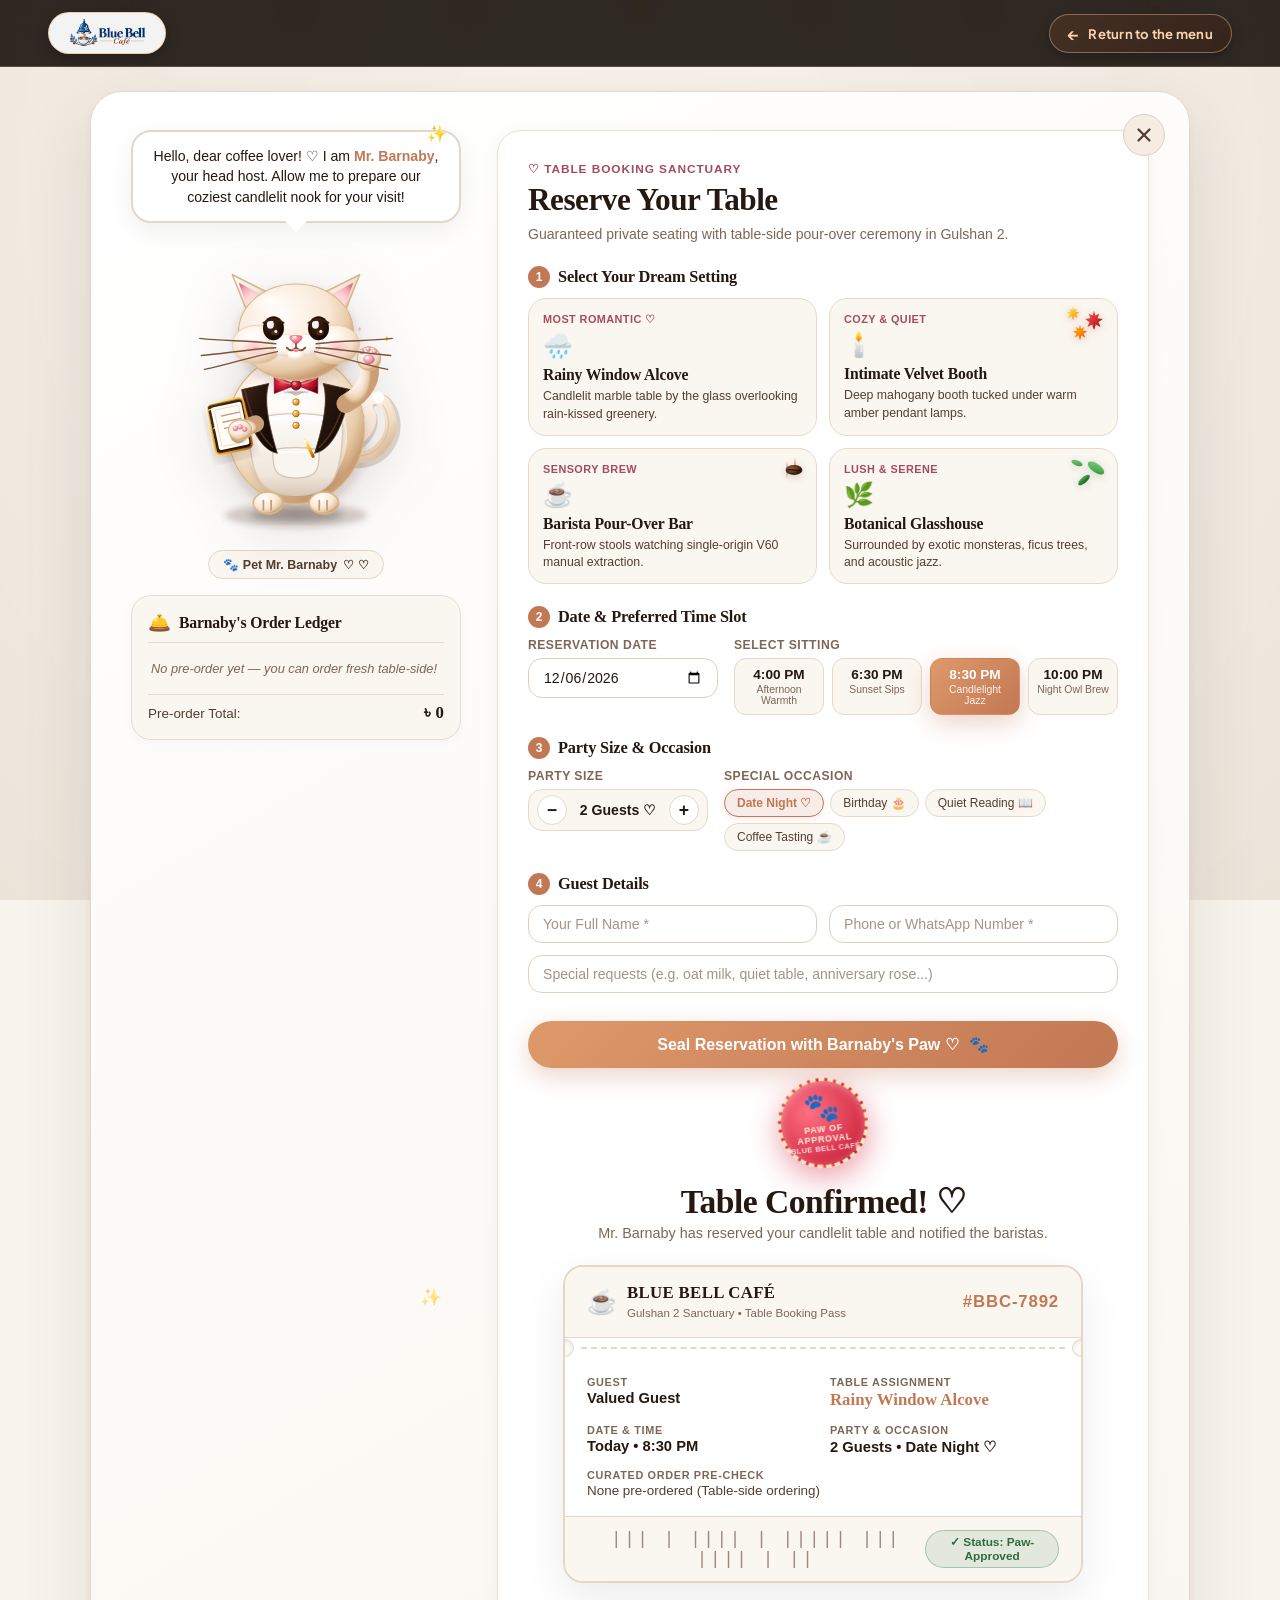
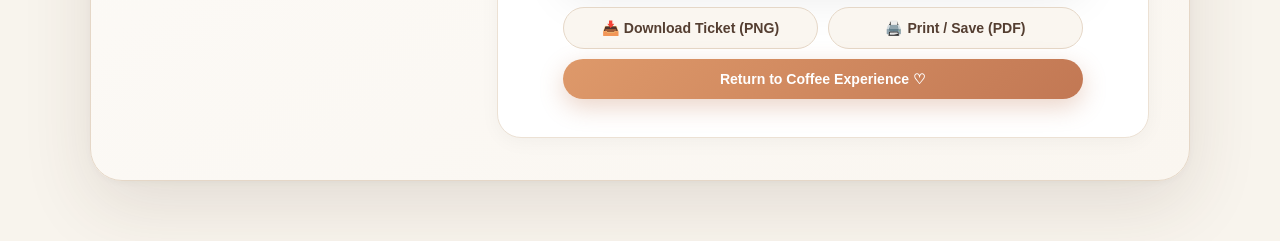
==== commit 648273cc: "Update reservation.html" ====
--- a/reservation.html
+++ b/reservation.html
@@ -1,5 +1,5 @@
 <!DOCTYPE html>
-<html lang="en" style="background: #F8F4ED;">
+<html lang="en">
 
 <head>
   <meta charset="utf-8">
@@ -21,7 +21,7 @@
   <link rel="prefetch" href="main.js">
 </head>
 
-<body style="background: #F8F4ED;">
+<body>
 
   <!-- Page Entrance / Exit Crossfade Veil with Artisanal Steaming Coffee Loader -->
   <div class="page-transition-veil" id="page-transition-veil" aria-hidden="true">
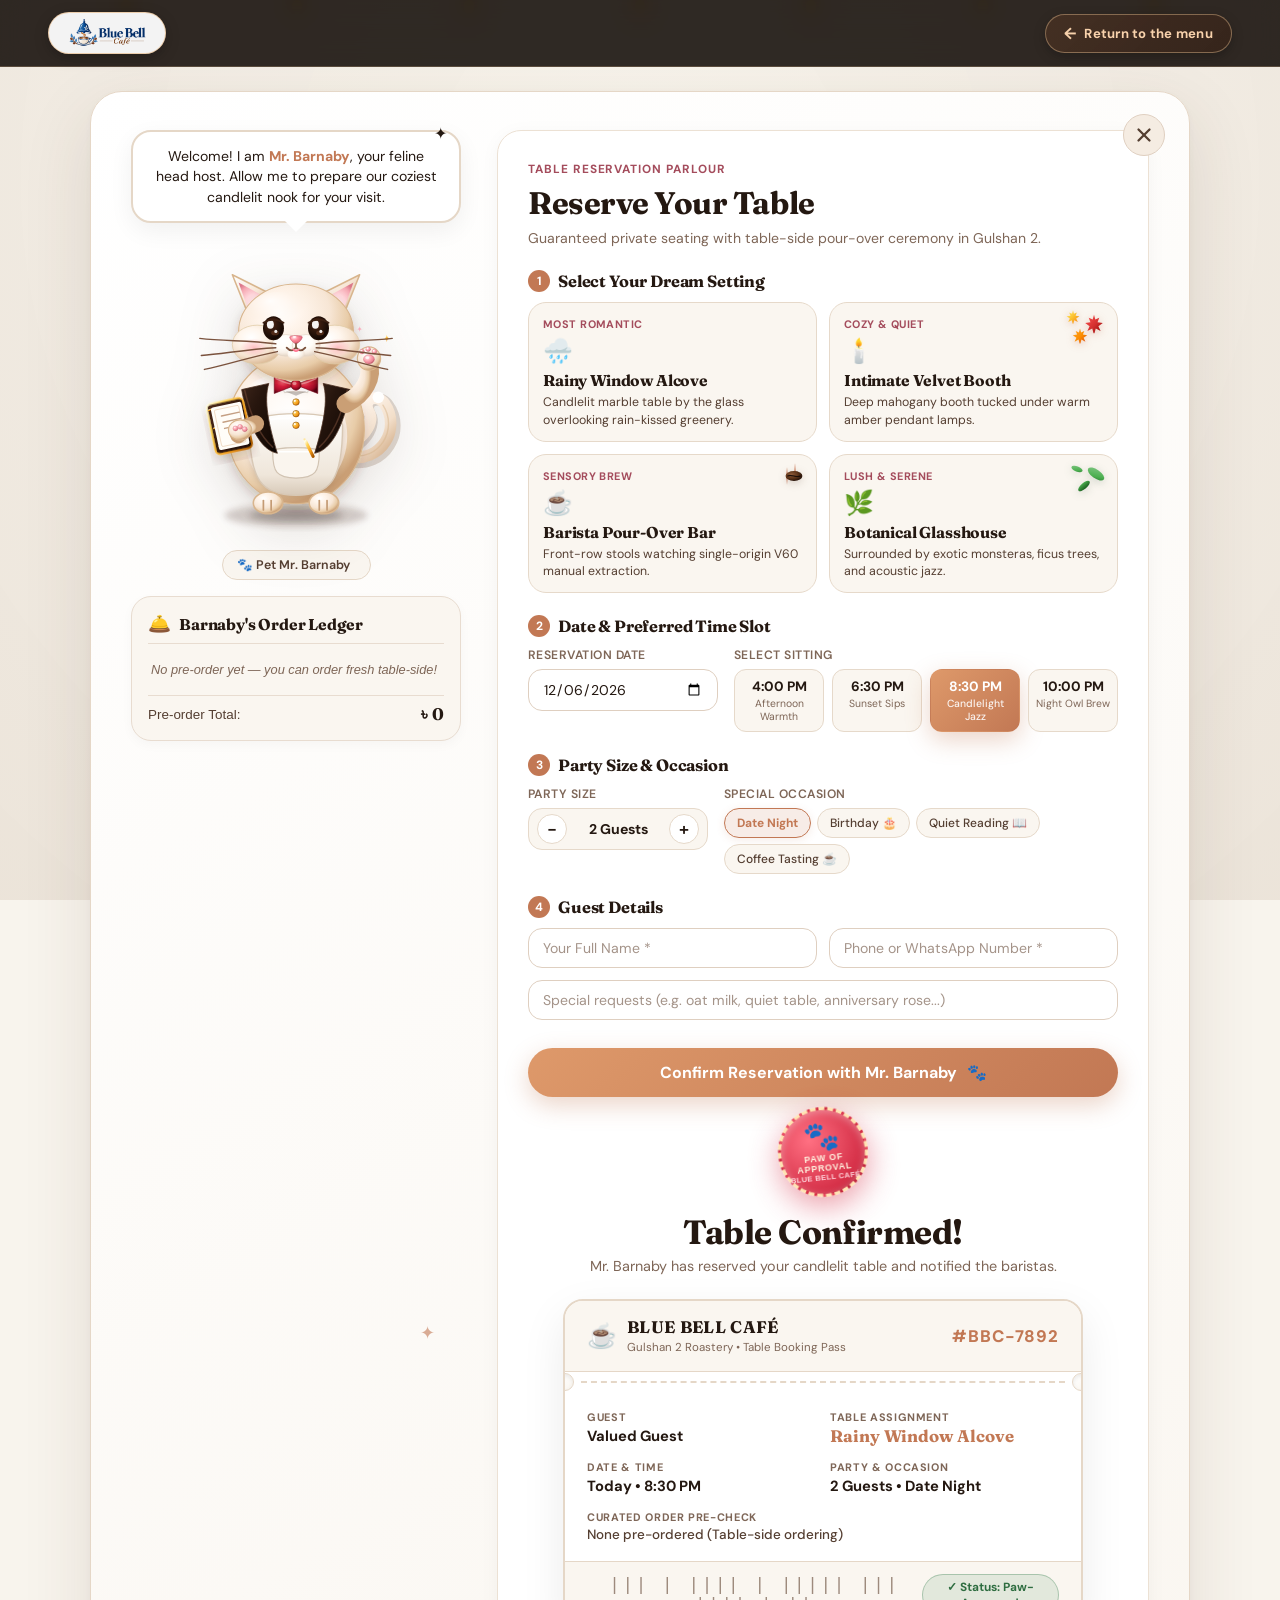
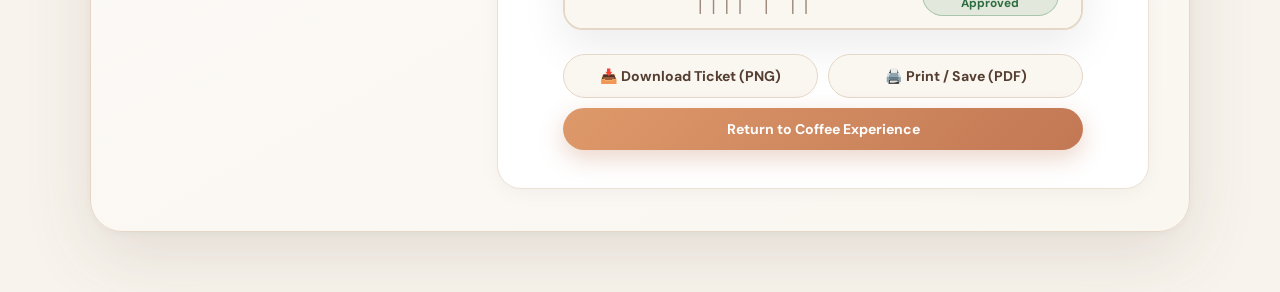
==== commit 8aff705d: "Font update" ====
--- a/reservation.html
+++ b/reservation.html
@@ -12,7 +12,7 @@
   <link rel="preconnect" href="https://fonts.googleapis.com">
   <link rel="preconnect" href="https://fonts.gstatic.com" crossorigin>
   <link
-    href="https://fonts.googleapis.com/css2?family=Playfair+Display:ital,wght@0,400..900;1,400..900&family=Plus+Jakarta+Sans:wght@300;400;500;600;700&display=swap"
+    href="https://fonts.googleapis.com/css2?family=DM+Sans:ital,opsz,wght@0,9..40,300..700;1,9..40,300..700&family=Fraunces:ital,opsz,wght@0,9..144,300..800;1,9..144,300..800&display=swap"
     rel="stylesheet">
   <link rel="stylesheet" href="reservation.css">
   <!-- Instant Prefetch for Main Sanctuary -->
@@ -301,9 +301,9 @@
 
       <!-- 5. Default Sanctuary Sparkles (Warm Cafe Embers) -->
       <div class="portal-default-decor" aria-hidden="true">
-        <span class="default-sparkle ds-1">✨</span>
+        <span class="default-sparkle ds-1">✦</span>
         <span class="default-sparkle ds-2">✦</span>
-        <span class="default-sparkle ds-3">✨</span>
+        <span class="default-sparkle ds-3">✦</span>
         <span class="default-sparkle ds-4">✦</span>
       </div>
 
@@ -319,8 +319,8 @@
         <div class="portal-character-pane">
           <!-- Speech Bubble -->
           <div class="barnaby-speech-bubble" id="barnaby-bubble">
-            <span class="bubble-sparkle">✨</span>
-            <p id="barnaby-speech-text">Hello, coffee lover! ♡ I am <strong>Mr. Barnaby</strong>, your head host. Allow me to prepare our coziest candlelit nook for your visit!</p>
+            <span class="bubble-sparkle">✦</span>
+            <p id="barnaby-speech-text">Welcome! I am <strong>Mr. Barnaby</strong>, your feline head host. Allow me to prepare our coziest candlelit nook for your visit.</p>
           </div>
 
           <!-- The Chubby Cat Waiter Interactive Character -->
@@ -722,7 +722,7 @@
           <div class="barnaby-status-badge">
             <button type="button" class="purr-btn" id="purr-btn" title="Pet Mr. Barnaby">
               <span>🐾 Pet Mr. Barnaby</span>
-              <span class="purr-hearts" id="purr-hearts">♡ ♡</span>
+              <span class="purr-hearts" id="purr-hearts"></span>
             </button>
           </div>
 
@@ -747,7 +747,7 @@
           <!-- Active Form View -->
           <div class="portal-form-view" id="portal-form-view">
             <div class="form-pane-header">
-              <span class="form-pane-tag">♡ Table Booking Sanctuary</span>
+              <span class="form-pane-tag">Table Reservation Parlour</span>
               <h3 class="form-pane-title" id="portal-title">Reserve Your Table</h3>
               <p class="form-pane-subtitle">Guaranteed private seating with table-side pour-over ceremony in Gulshan 2.</p>
             </div>
@@ -762,7 +762,7 @@
                 <div class="table-options-grid">
                   <label class="table-option" data-table-id="window">
                     <input type="radio" name="table_setting" value="Rainy Window Alcove">
-                    <span class="table-badge">Most Romantic ♡</span>
+                    <span class="table-badge">Most Romantic</span>
                     <span class="table-icon">🌧️</span>
                     <strong class="table-title">Rainy Window Alcove</strong>
                     <span class="table-desc">Candlelit marble table by the glass overlooking rain-kissed greenery.</span>
@@ -857,14 +857,14 @@
                     <span class="input-sublabel">Party Size</span>
                     <div class="portal-guest-stepper">
                       <button type="button" class="guest-btn" id="guest-minus" title="Decrease guests">−</button>
-                      <span class="guest-count-val" id="guest-count">2 Guests ♡</span>
+                      <span class="guest-count-val" id="guest-count">2 Guests</span>
                       <button type="button" class="guest-btn" id="guest-plus" title="Increase guests">+</button>
                     </div>
                   </div>
                   <div class="occasion-wrap">
                     <span class="input-sublabel">Special Occasion</span>
                     <div class="occasion-tags">
-                      <button type="button" class="occasion-tag is-active" data-occasion="Date Night ♡">Date Night ♡</button>
+                      <button type="button" class="occasion-tag is-active" data-occasion="Date Night">Date Night</button>
                       <button type="button" class="occasion-tag" data-occasion="Birthday Celebration 🎂">Birthday 🎂</button>
                       <button type="button" class="occasion-tag" data-occasion="Quiet Reading 📖">Quiet Reading 📖</button>
                       <button type="button" class="occasion-tag" data-occasion="Coffee Tasting ☕">Coffee Tasting ☕</button>
@@ -894,7 +894,7 @@
 
               <!-- Submit Button -->
               <button type="submit" class="portal-submit-btn" id="portal-submit-btn">
-                <span>Seal Reservation with Barnaby's Paw ♡</span>
+                <span>Confirm Reservation with Mr. Barnaby</span>
                 <span class="btn-sparkle">🐾</span>
               </button>
             </form>
@@ -910,7 +910,7 @@
                 <span class="stamp-text">PAW OF APPROVAL</span>
                 <span class="stamp-cafe">BLUE BELL CAFÉ</span>
               </div>
-              <h3 class="ticket-congrats">Table Confirmed! ♡</h3>
+              <h3 class="ticket-congrats">Table Confirmed!</h3>
               <p class="ticket-congrats-sub">Mr. Barnaby has reserved your candlelit table and notified the baristas.</p>
             </div>
 
@@ -921,7 +921,7 @@
                   <span class="brand-crest">☕</span>
                   <div>
                     <strong>BLUE BELL CAFÉ</strong>
-                    <small>Gulshan 2 Sanctuary • Table Booking Pass</small>
+                    <small>Gulshan 2 Roastery • Table Booking Pass</small>
                   </div>
                 </div>
                 <div class="ticket-pass-id" id="ticket-pass-id">#BBC-7892</div>
@@ -946,7 +946,7 @@
                 </div>
                 <div class="ticket-field">
                   <span class="tf-label">PARTY &amp; OCCASION</span>
-                  <strong class="tf-val" id="ticket-party">2 Guests • Date Night ♡</strong>
+                  <strong class="tf-val" id="ticket-party">2 Guests • Date Night</strong>
                 </div>
                 <div class="ticket-field full-width" id="ticket-order-row">
                   <span class="tf-label">CURATED ORDER PRE-CHECK</span>
@@ -961,14 +961,14 @@
 
             <!-- Action Buttons -->
             <div class="ticket-actions">
-              <button type="button" class="ticket-action-btn btn-secondary" id="ticket-download-btn" title="Download cute ticket image">
+              <button type="button" class="ticket-action-btn btn-secondary" id="ticket-download-btn" title="Download ticket image">
                 <span>📥 Download Ticket (PNG)</span>
               </button>
-              <button type="button" class="ticket-action-btn btn-secondary" id="ticket-print-btn" title="Print or Save as 1-Page PDF">
+              <button type="button" class="ticket-action-btn btn-secondary" id="ticket-print-btn" title="Print or Save as PDF">
                 <span>🖨️ Print / Save (PDF)</span>
               </button>
               <button type="button" class="ticket-action-btn btn-primary" id="ticket-done-btn">
-                <span>Return to Coffee Experience ♡</span>
+                <span>Return to Coffee Experience</span>
               </button>
             </div>
           </div>
--- a/reservation.css
+++ b/reservation.css
@@ -14,8 +14,8 @@
   --sw-accent: #C27854;
   --sw-gold: #D4AF37;
   --portal-backdrop: radial-gradient(circle at 50% 20%, rgba(248, 244, 237, 0.94) 0%, rgba(235, 227, 216, 0.97) 100%);
-  --sw-font-display: "Playfair Display", Georgia, serif;
-  --sw-font-body: "Plus Jakarta Sans", -apple-system, BlinkMacSystemFont, "Segoe UI", Roboto, sans-serif;
+  --sw-font-display: "Fraunces", Georgia, serif;
+  --sw-font-body: "DM Sans", -apple-system, BlinkMacSystemFont, "Segoe UI", Roboto, sans-serif;
 }
 
 *, *::before, *::after {
@@ -163,15 +163,15 @@
 }
 
 .loader-status {
-  font-family: var(--sw-font-display, "Playfair Display", Georgia, serif);
+  font-family: var(--sw-font-display, "Fraunces", Georgia, serif);
   font-size: 1.15rem;
   font-weight: 700;
-  letter-spacing: 0.02em;
+  letter-spacing: 0.01em;
   color: #2D1B10;
 }
 
 .loader-detail {
-  font-family: var(--sw-font-body, "Plus Jakarta Sans", sans-serif);
+  font-family: var(--sw-font-body, "DM Sans", sans-serif);
   font-size: 0.82rem;
   font-weight: 500;
   color: #7E5F48;
@@ -1172,7 +1172,7 @@
 
 .barnaby-speech-bubble p {
   margin: 0;
-  font-family: -apple-system, BlinkMacSystemFont, "Segoe UI", Roboto, sans-serif !important;
+  font-family: var(--sw-font-body);
   font-size: 0.88rem;
   line-height: 1.45;
   color: var(--portal-bubble-text);
@@ -1285,7 +1285,7 @@
   border: 1px solid var(--portal-border);
   border-radius: 999px;
   padding: 6px 14px;
-  font-family: -apple-system, BlinkMacSystemFont, "Segoe UI", Roboto, sans-serif !important;
+  font-family: var(--sw-font-body);
   font-size: 0.78rem;
   font-weight: 600;
   color: var(--portal-text-body);
@@ -1330,7 +1330,8 @@
 }
 
 .tray-preview-title {
-  font-family: Georgia, "Times New Roman", Times, serif !important;
+  font-family: var(--sw-font-display);
+  font-optical-sizing: auto;
   font-size: 0.98rem;
   font-weight: 700;
   color: var(--portal-text-title);
@@ -1402,7 +1403,8 @@
 .tray-preview-footer strong {
   font-size: 1.05rem;
   color: var(--portal-text-title);
-  font-family: Georgia, "Times New Roman", Times, serif !important;
+  font-family: var(--sw-font-display);
+  font-optical-sizing: auto;
 }
 
 /* ---- RIGHT COLUMN: RESERVATION PARLOUR FORM ---- */
@@ -1422,7 +1424,7 @@
 
 .form-pane-tag {
   display: inline-block;
-  font-family: -apple-system, BlinkMacSystemFont, "Segoe UI", Roboto, sans-serif !important;
+  font-family: var(--sw-font-body);
   font-size: 0.74rem;
   font-weight: 700;
   text-transform: uppercase;
@@ -1433,7 +1435,8 @@
 }
 
 .form-pane-title {
-  font-family: Georgia, "Times New Roman", Times, serif !important;
+  font-family: var(--sw-font-display);
+  font-optical-sizing: auto;
   font-size: 1.95rem;
   font-weight: 700;
   color: var(--portal-text-title);
@@ -1443,7 +1446,7 @@
 }
 
 .form-pane-subtitle {
-  font-family: -apple-system, BlinkMacSystemFont, "Segoe UI", Roboto, sans-serif !important;
+  font-family: var(--sw-font-body);
   font-size: 0.88rem;
   color: var(--portal-text-sub);
   margin: 0;
@@ -1467,7 +1470,8 @@
   display: flex;
   align-items: center;
   gap: 8px;
-  font-family: Georgia, "Times New Roman", Times, serif !important;
+  font-family: var(--sw-font-display);
+  font-optical-sizing: auto;
   font-size: 1.02rem;
   font-weight: 700;
   color: var(--portal-text-title);
@@ -1481,7 +1485,7 @@
   border-radius: 50%;
   background: var(--portal-step-badge-bg);
   color: var(--portal-step-badge-color);
-  font-family: -apple-system, BlinkMacSystemFont, "Segoe UI", Roboto, sans-serif !important;
+  font-family: var(--sw-font-body);
   font-size: 0.75rem;
   font-weight: 700;
   display: flex;
@@ -1491,7 +1495,7 @@
 }
 
 .input-sublabel {
-  font-family: -apple-system, BlinkMacSystemFont, "Segoe UI", Roboto, sans-serif !important;
+  font-family: var(--sw-font-body);
   font-size: 0.76rem;
   font-weight: 600;
   text-transform: uppercase;
@@ -1675,7 +1679,7 @@
 }
 
 .table-badge {
-  font-family: -apple-system, BlinkMacSystemFont, "Segoe UI", Roboto, sans-serif !important;
+  font-family: var(--sw-font-body);
   font-size: 0.68rem;
   font-weight: 700;
   color: var(--portal-tag-color);
@@ -1690,7 +1694,8 @@
 }
 
 .table-title {
-  font-family: Georgia, "Times New Roman", Times, serif !important;
+  font-family: var(--sw-font-display);
+  font-optical-sizing: auto;
   font-size: 0.98rem;
   font-weight: 700;
   color: var(--portal-text-title);
@@ -1699,7 +1704,7 @@
 }
 
 .table-desc {
-  font-family: -apple-system, BlinkMacSystemFont, "Segoe UI", Roboto, sans-serif !important;
+  font-family: var(--sw-font-body);
   font-size: 0.77rem;
   color: var(--portal-text-body);
   line-height: 1.4;
@@ -1721,7 +1726,7 @@
   border-radius: 14px;
   padding: 10px 14px;
   color: var(--portal-text-title);
-  font-family: -apple-system, BlinkMacSystemFont, "Segoe UI", Roboto, sans-serif !important;
+  font-family: var(--sw-font-body);
   font-size: 0.88rem;
   box-sizing: border-box;
   transition: all 0.2s ease;
@@ -1763,7 +1768,7 @@
 }
 
 .timeslot-pill span {
-  font-family: -apple-system, BlinkMacSystemFont, "Segoe UI", Roboto, sans-serif !important;
+  font-family: var(--sw-font-body);
   font-size: 0.85rem;
   font-weight: 700;
   color: var(--portal-text-title);
@@ -1771,7 +1776,7 @@
 }
 
 .timeslot-pill small {
-  font-family: -apple-system, BlinkMacSystemFont, "Segoe UI", Roboto, sans-serif !important;
+  font-family: var(--sw-font-body);
   font-size: 0.65rem;
   color: var(--portal-text-sub);
   transition: color 0.2s ease;
@@ -1823,7 +1828,7 @@
   border: 1px solid var(--portal-card-option-border);
   background: var(--portal-input-bg);
   color: var(--portal-text-title);
-  font-family: -apple-system, BlinkMacSystemFont, "Segoe UI", Roboto, sans-serif !important;
+  font-family: var(--sw-font-body);
   font-size: 1.1rem;
   font-weight: 600;
   display: flex;
@@ -1841,7 +1846,7 @@
 }
 
 .guest-count-val {
-  font-family: -apple-system, BlinkMacSystemFont, "Segoe UI", Roboto, sans-serif !important;
+  font-family: var(--sw-font-body);
   font-size: 0.88rem;
   font-weight: 700;
   color: var(--portal-text-title);
@@ -1858,7 +1863,7 @@
   border: 1px solid var(--portal-card-option-border);
   border-radius: 999px;
   padding: 6px 12px;
-  font-family: -apple-system, BlinkMacSystemFont, "Segoe UI", Roboto, sans-serif !important;
+  font-family: var(--sw-font-body);
   font-size: 0.75rem;
   font-weight: 500;
   color: var(--portal-text-body);
@@ -1897,7 +1902,7 @@
   border: none;
   border-radius: 999px;
   padding: 14px 28px;
-  font-family: -apple-system, BlinkMacSystemFont, "Segoe UI", Roboto, sans-serif !important;
+  font-family: var(--sw-font-body);
   font-size: 1rem;
   font-weight: 700;
   color: var(--portal-btn-color);
@@ -1982,7 +1987,8 @@
 }
 
 .ticket-congrats {
-  font-family: Georgia, "Times New Roman", Times, serif !important;
+  font-family: var(--sw-font-display);
+  font-optical-sizing: auto;
   font-size: 2.1rem;
   font-weight: 700;
   color: var(--portal-text-title);
@@ -1991,7 +1997,7 @@
 }
 
 .ticket-congrats-sub {
-  font-family: -apple-system, BlinkMacSystemFont, "Segoe UI", Roboto, sans-serif !important;
+  font-family: var(--sw-font-body);
   font-size: 0.9rem;
   color: var(--portal-text-sub);
   margin: 0;
@@ -2033,7 +2039,8 @@
 
 .ticket-brand strong {
   display: block;
-  font-family: Georgia, "Times New Roman", Times, serif !important;
+  font-family: var(--sw-font-display);
+  font-optical-sizing: auto;
   font-size: 1.05rem;
   font-weight: 700;
   color: var(--portal-text-title);
@@ -2041,13 +2048,13 @@
 }
 
 .ticket-brand small {
-  font-family: -apple-system, BlinkMacSystemFont, "Segoe UI", Roboto, sans-serif !important;
+  font-family: var(--sw-font-body);
   font-size: 0.72rem;
   color: var(--portal-text-sub);
 }
 
 .ticket-pass-id {
-  font-family: -apple-system, BlinkMacSystemFont, "Segoe UI", Roboto, sans-serif !important;
+  font-family: var(--sw-font-body);
   font-size: 1.05rem;
   font-weight: 800;
   color: var(--portal-accent);
@@ -2104,7 +2111,7 @@
 }
 
 .tf-label {
-  font-family: -apple-system, BlinkMacSystemFont, "Segoe UI", Roboto, sans-serif !important;
+  font-family: var(--sw-font-body);
   font-size: 0.68rem;
   font-weight: 700;
   color: var(--portal-text-sub);
@@ -2113,7 +2120,7 @@
 }
 
 .tf-val {
-  font-family: -apple-system, BlinkMacSystemFont, "Segoe UI", Roboto, sans-serif !important;
+  font-family: var(--sw-font-body);
   font-size: 0.92rem;
   font-weight: 700;
   color: var(--portal-text-title);
@@ -2121,7 +2128,8 @@
 
 .tf-val.highlight {
   color: var(--portal-accent);
-  font-family: Georgia, "Times New Roman", Times, serif !important;
+  font-family: var(--sw-font-display);
+  font-optical-sizing: auto;
   font-size: 1.05rem;
 }
 
@@ -2153,7 +2161,7 @@
   background: rgba(58, 128, 80, 0.12);
   border: 1px solid rgba(58, 128, 80, 0.35);
   color: #2E6D40;
-  font-family: -apple-system, BlinkMacSystemFont, "Segoe UI", Roboto, sans-serif !important;
+  font-family: var(--sw-font-body);
   font-size: 0.74rem;
   font-weight: 700;
   padding: 4px 10px;
@@ -2175,7 +2183,7 @@
   min-width: 140px;
   padding: 12px 16px;
   border-radius: 999px;
-  font-family: -apple-system, BlinkMacSystemFont, "Segoe UI", Roboto, sans-serif !important;
+  font-family: var(--sw-font-body);
   font-size: 0.88rem;
   font-weight: 700;
   cursor: pointer;
--- a/style.css
+++ b/style.css
@@ -8,7 +8,7 @@
    - Deep roasted espresso noir background
    - Warm ivory and toasted almond text
    - Golden caramel / amber highlights and Parisian antique brass
-   - Modern serif (Playfair Display) and clean sans-serif (Plus Jakarta Sans)
+   - Modern editorial serif (Fraunces) and clean humanist sans-serif (DM Sans)
    -------------------------------------------------------------------------- */
 :root,
 .sw-root {
@@ -27,9 +27,9 @@
   /* Parisian antique brass */
   --sw-gold: #D4AF37;
 
-/* Typography */
-  --sw-font-display: "Playfair Display", Georgia, serif;
-  --sw-font-body: "Plus Jakarta Sans", -apple-system, BlinkMacSystemFont, "Segoe UI", Roboto, sans-serif;
+/* Typography: Editorial human-crafted serif and humanist sans */
+  --sw-font-display: "Fraunces", Georgia, serif;
+  --sw-font-body: "DM Sans", -apple-system, BlinkMacSystemFont, "Segoe UI", Roboto, sans-serif;
 }
 
 @view-transition {
@@ -166,15 +166,15 @@
 }
 
 .loader-status {
-  font-family: var(--sw-font-display, "Playfair Display", Georgia, serif);
+  font-family: var(--sw-font-display, "Fraunces", Georgia, serif);
   font-size: 1.15rem;
   font-weight: 700;
-  letter-spacing: 0.02em;
+  letter-spacing: 0.01em;
   color: #2D1B10;
 }
 
 .loader-detail {
-  font-family: var(--sw-font-body, "Plus Jakarta Sans", sans-serif);
+  font-family: var(--sw-font-body, "DM Sans", sans-serif);
   font-size: 0.82rem;
   font-weight: 500;
   color: #7E5F48;
@@ -227,10 +227,10 @@
   letter-spacing: 0.03em;
   text-decoration: none !important;
   color: #1A100B !important;
-  background: linear-gradient(135deg, #FBE0C3 0%, #E2A76F 52%, #C47D3B 100%);
+  background: linear-gradient(135deg, #F3DEBE 0%, #D4AF37 50%, #B87333 100%);
   border: 1px solid rgba(255, 255, 255, 0.7);
   border-radius: 999px;
-  box-shadow: 0 4px 20px rgba(226, 167, 111, 0.42), 0 2px 6px rgba(0, 0, 0, 0.15), inset 0 1px 1px rgba(255, 255, 255, 0.85);
+  box-shadow: 0 4px 18px rgba(184, 115, 51, 0.28), 0 2px 6px rgba(0, 0, 0, 0.18), inset 0 1px 1px rgba(255, 255, 255, 0.7);
   backdrop-filter: blur(12px);
   -webkit-backdrop-filter: blur(12px);
   transition: all 0.3s cubic-bezier(0.16, 1, 0.3, 1);
@@ -250,17 +250,17 @@
   line-height: 1;
 }
 
-/* Hover elevation and expanded golden glow */
+/* Hover elevation with refined champagne-gold warmth */
 .sw-topcta:hover {
-  transform: translateY(-2px) scale(1.03);
+  transform: translateY(-2px);
   color: #120D0A !important;
-  background: linear-gradient(135deg, #FFF1DF 0%, #EDB784 50%, #D18945 100%);
-  box-shadow: 0 8px 30px rgba(226, 167, 111, 0.65), 0 4px 10px rgba(0, 0, 0, 0.2), inset 0 1px 2px rgba(255, 255, 255, 0.95);
+  background: linear-gradient(135deg, #FAF0DE 0%, #DFBA45 50%, #C48040 100%);
+  box-shadow: 0 6px 24px rgba(184, 115, 51, 0.38), 0 3px 8px rgba(0, 0, 0, 0.2), inset 0 1px 1px rgba(255, 255, 255, 0.85);
   border-color: rgba(255, 255, 255, 0.95);
 }
 
 .sw-topcta:hover::after {
-  transform: translateX(4px);
+  transform: translateX(3px);
 }
 
 .sw-topcta:active {
@@ -453,12 +453,12 @@
 /* Primary Button ("Reserve a Table") */
 .sw-btn--primary {
   color: #1A100B !important; /* Deep roasted espresso noir - sharp, crystal-clear contrast */
-  background: linear-gradient(135deg, #FBE0C3 0%, #E2A76F 52%, #C47D3B 100%) !important;
+  background: linear-gradient(135deg, #F3DEBE 0%, #D4AF37 50%, #B87333 100%) !important;
   border: 1px solid rgba(255, 255, 255, 0.75) !important;
   box-shadow: 
-    0 4px 20px rgba(226, 167, 111, 0.45), 
-    0 2px 6px rgba(0, 0, 0, 0.2), 
-    inset 0 1px 1px rgba(255, 255, 255, 0.9) !important;
+    0 4px 18px rgba(184, 115, 51, 0.28), 
+    0 2px 6px rgba(0, 0, 0, 0.18), 
+    inset 0 1px 1px rgba(255, 255, 255, 0.75) !important;
   backdrop-filter: blur(12px) !important;
   -webkit-backdrop-filter: blur(12px) !important;
 }
@@ -473,18 +473,18 @@
 }
 
 .sw-btn--primary:hover {
-  transform: translateY(-2px) scale(1.03) !important;
+  transform: translateY(-2px) !important;
   color: #120D0A !important;
-  background: linear-gradient(135deg, #FFF1DF 0%, #EDB784 50%, #D18945 100%) !important;
+  background: linear-gradient(135deg, #FAF0DE 0%, #DFBA45 50%, #C48040 100%) !important;
   box-shadow: 
-    0 8px 30px rgba(226, 167, 111, 0.65), 
-    0 4px 12px rgba(0, 0, 0, 0.25), 
-    inset 0 1px 2px rgba(255, 255, 255, 0.95) !important;
+    0 6px 24px rgba(184, 115, 51, 0.38), 
+    0 3px 8px rgba(0, 0, 0, 0.2), 
+    inset 0 1px 1px rgba(255, 255, 255, 0.85) !important;
   border-color: rgba(255, 255, 255, 0.95) !important;
 }
 
 .sw-btn--primary:hover::after {
-  transform: translateX(4px);
+  transform: translateX(3px);
 }
 
 .sw-btn--primary:active {
@@ -877,17 +877,17 @@
 .menu-filter-btn:hover {
   color: #231610;
   background: #FFFFFF;
-  border-color: #D4806A;
+  border-color: #C27854;
   transform: translateY(-2px);
-  box-shadow: 0 6px 20px rgba(212, 128, 106, 0.2);
+  box-shadow: 0 6px 20px rgba(194, 120, 84, 0.2);
 }
 
 .menu-filter-btn.is-active {
   color: #FFFFFF;
-  background: linear-gradient(135deg, #E69D87 0%, #D4806A 100%);
-  font-weight: 700;
-  border-color: #D4806A;
-  box-shadow: 0 6px 22px rgba(212, 128, 106, 0.38);
+  background: linear-gradient(135deg, #C27854 0%, #A45D3B 100%);
+  font-weight: 700;
+  border-color: #A45D3B;
+  box-shadow: 0 6px 22px rgba(164, 93, 59, 0.35);
 }
 
 .menu-filter-btn.is-active .tab-count {
@@ -918,7 +918,7 @@
   left: 0;
   right: 0;
   height: 3px;
-  background: linear-gradient(90deg, #E69D87, #D4806A, #E69D87);
+  background: linear-gradient(90deg, #D4AF37, #C27854, #D4AF37);
 }
 
 .spotlight-media {
@@ -979,8 +979,8 @@
   width: 7px;
   height: 7px;
   border-radius: 50%;
-  background: #D4806A;
-  box-shadow: 0 0 8px rgba(212, 128, 106, 0.6);
+  background: #C27854;
+  box-shadow: 0 0 8px rgba(194, 120, 84, 0.5);
 }
 
 .spotlight-title {
@@ -1052,16 +1052,16 @@
 .spotlight-btn {
   padding: 11px 24px !important;
   font-size: 0.86rem !important;
-  background: linear-gradient(135deg, #E69D87 0%, #D4806A 100%) !important;
+  background: linear-gradient(135deg, #C27854 0%, #A45D3B 100%) !important;
   color: #FFFFFF !important;
   font-weight: 700 !important;
   border: 1px solid #FFF2EC !important;
-  box-shadow: 0 6px 20px rgba(212, 128, 106, 0.38) !important;
+  box-shadow: 0 4px 18px rgba(164, 93, 59, 0.3) !important;
 }
 
 .spotlight-btn:hover {
   transform: translateY(-2px) scale(1.02) !important;
-  box-shadow: 0 10px 28px rgba(212, 128, 106, 0.52) !important;
+  box-shadow: 0 8px 24px rgba(164, 93, 59, 0.45) !important;
 }
 
 /* ---- Menu Grid: 3-Column Responsive Layout ---- */
@@ -1095,15 +1095,15 @@
   left: 0;
   right: 0;
   height: 3px;
-  background: linear-gradient(90deg, transparent, #E69D87, transparent);
+  background: linear-gradient(90deg, transparent, #C27854, transparent);
   opacity: 0;
   transition: opacity 0.3s ease;
 }
 
 .menu-card:hover {
   transform: translateY(-6px);
-  border-color: #D4806A;
-  box-shadow: 0 18px 42px rgba(160, 115, 95, 0.16), 0 2px 10px rgba(212, 137, 114, 0.15);
+  border-color: #C27854;
+  box-shadow: 0 14px 38px rgba(18, 13, 10, 0.1), 0 2px 8px rgba(194, 120, 84, 0.12);
 }
 
 .menu-card:hover::before {
@@ -1298,7 +1298,7 @@
   font-size: 0.74rem;
   color: #5C4134;
   background: #FFF8F4;
-  border-left: 3px solid #D4806A;
+  border-left: 3px solid #C27854;
   padding: 6px 10px;
   border-radius: 0 8px 8px 0;
   display: flex;
@@ -1309,6 +1309,13 @@
 
 .card-pairing strong {
   color: #231610;
+}
+
+.pairing-icon {
+  color: #B87333;
+  font-size: 0.72rem;
+  line-height: 1;
+  flex-shrink: 0;
 }
 
 /* ---- Card Tray Control & Add to Tray Button ---- */
@@ -1338,7 +1345,7 @@
   padding: 10px 18px;
   border-radius: 999px;
   background: #FAF3ED;
-  border: 1.5px solid rgba(212, 137, 114, 0.48);
+  border: 1.5px solid rgba(194, 120, 84, 0.45);
   color: #543327;
   font-family: var(--sw-font-body);
   font-size: 0.81rem;
@@ -1353,18 +1360,18 @@
 }
 
 .add-to-tray-btn:hover {
-  background: linear-gradient(135deg, #E69D87 0%, #D4806A 100%);
+  background: linear-gradient(135deg, #C27854 0%, #A45D3B 100%);
   color: #FFFFFF;
-  border-color: #D4806A;
+  border-color: #A45D3B;
   transform: translateY(-2px);
-  box-shadow: 0 6px 20px rgba(212, 128, 106, 0.35);
+  box-shadow: 0 4px 16px rgba(164, 93, 59, 0.28);
 }
 
 .add-to-tray-btn.is-added {
-  background: #E88B9C;
-  border-color: #E88B9C;
+  background: #704226;
+  border-color: #5A331D;
   color: #FFFFFF;
-  box-shadow: 0 4px 16px rgba(232, 139, 156, 0.35);
+  box-shadow: 0 4px 14px rgba(90, 51, 29, 0.28);
 }
 
 /* ---- Quantity Stepper Popup (Appears below button when added) ---- */
@@ -1375,9 +1382,9 @@
   gap: 12px;
   padding: 5px 14px;
   background: #FFFFFF;
-  border: 1.5px solid rgba(232, 139, 156, 0.48);
+  border: 1.5px solid rgba(194, 120, 84, 0.38);
   border-radius: 999px;
-  box-shadow: 0 6px 18px rgba(212, 128, 106, 0.12), 0 2px 6px rgba(232, 139, 156, 0.12);
+  box-shadow: 0 4px 14px rgba(18, 13, 10, 0.08);
   width: fit-content;
   margin: 0 auto;
 }
@@ -1402,7 +1409,7 @@
   width: 26px;
   height: 26px;
   border-radius: 50%;
-  border: 1.2px solid rgba(212, 137, 114, 0.38);
+  border: 1.2px solid rgba(194, 120, 84, 0.35);
   background: #FAF3ED;
   color: #543327;
   font-family: var(--sw-font-body);
@@ -1419,11 +1426,11 @@
 }
 
 .qty-step-btn:hover {
-  background: #E88B9C;
-  border-color: #E88B9C;
+  background: #C27854;
+  border-color: #A45D3B;
   color: #FFFFFF;
-  transform: scale(1.15);
-  box-shadow: 0 3px 10px rgba(232, 139, 156, 0.45);
+  transform: scale(1.12);
+  box-shadow: 0 2px 8px rgba(194, 120, 84, 0.35);
 }
 
 .qty-step-btn:active {
@@ -1512,8 +1519,8 @@
   width: 8px;
   height: 8px;
   border-radius: 50%;
-  background: #D4806A;
-  box-shadow: 0 0 8px rgba(212, 128, 106, 0.6);
+  background: #C27854;
+  box-shadow: 0 0 8px rgba(194, 120, 84, 0.5);
 }
 
 .tray-total {
@@ -1563,21 +1570,21 @@
   gap: 6px;
   padding: 8px 18px;
   border-radius: 999px;
-  background: linear-gradient(135deg, #E69D87 0%, #D4806A 100%);
+  background: linear-gradient(135deg, #C27854 0%, #A45D3B 100%);
   color: #FFFFFF;
   border: 1px solid #FFF2EC;
   font-family: var(--sw-font-body);
   font-size: 0.79rem;
   font-weight: 700;
   cursor: pointer;
-  box-shadow: 0 4px 16px rgba(212, 128, 106, 0.35);
+  box-shadow: 0 4px 16px rgba(164, 93, 59, 0.32);
   transition: all 0.2s ease;
   white-space: nowrap;
 }
 
 .tray-order-btn:hover {
   transform: translateY(-1px);
-  box-shadow: 0 6px 20px rgba(212, 128, 106, 0.52);
+  box-shadow: 0 6px 20px rgba(164, 93, 59, 0.45);
 }
 
 /* ==========================================================================
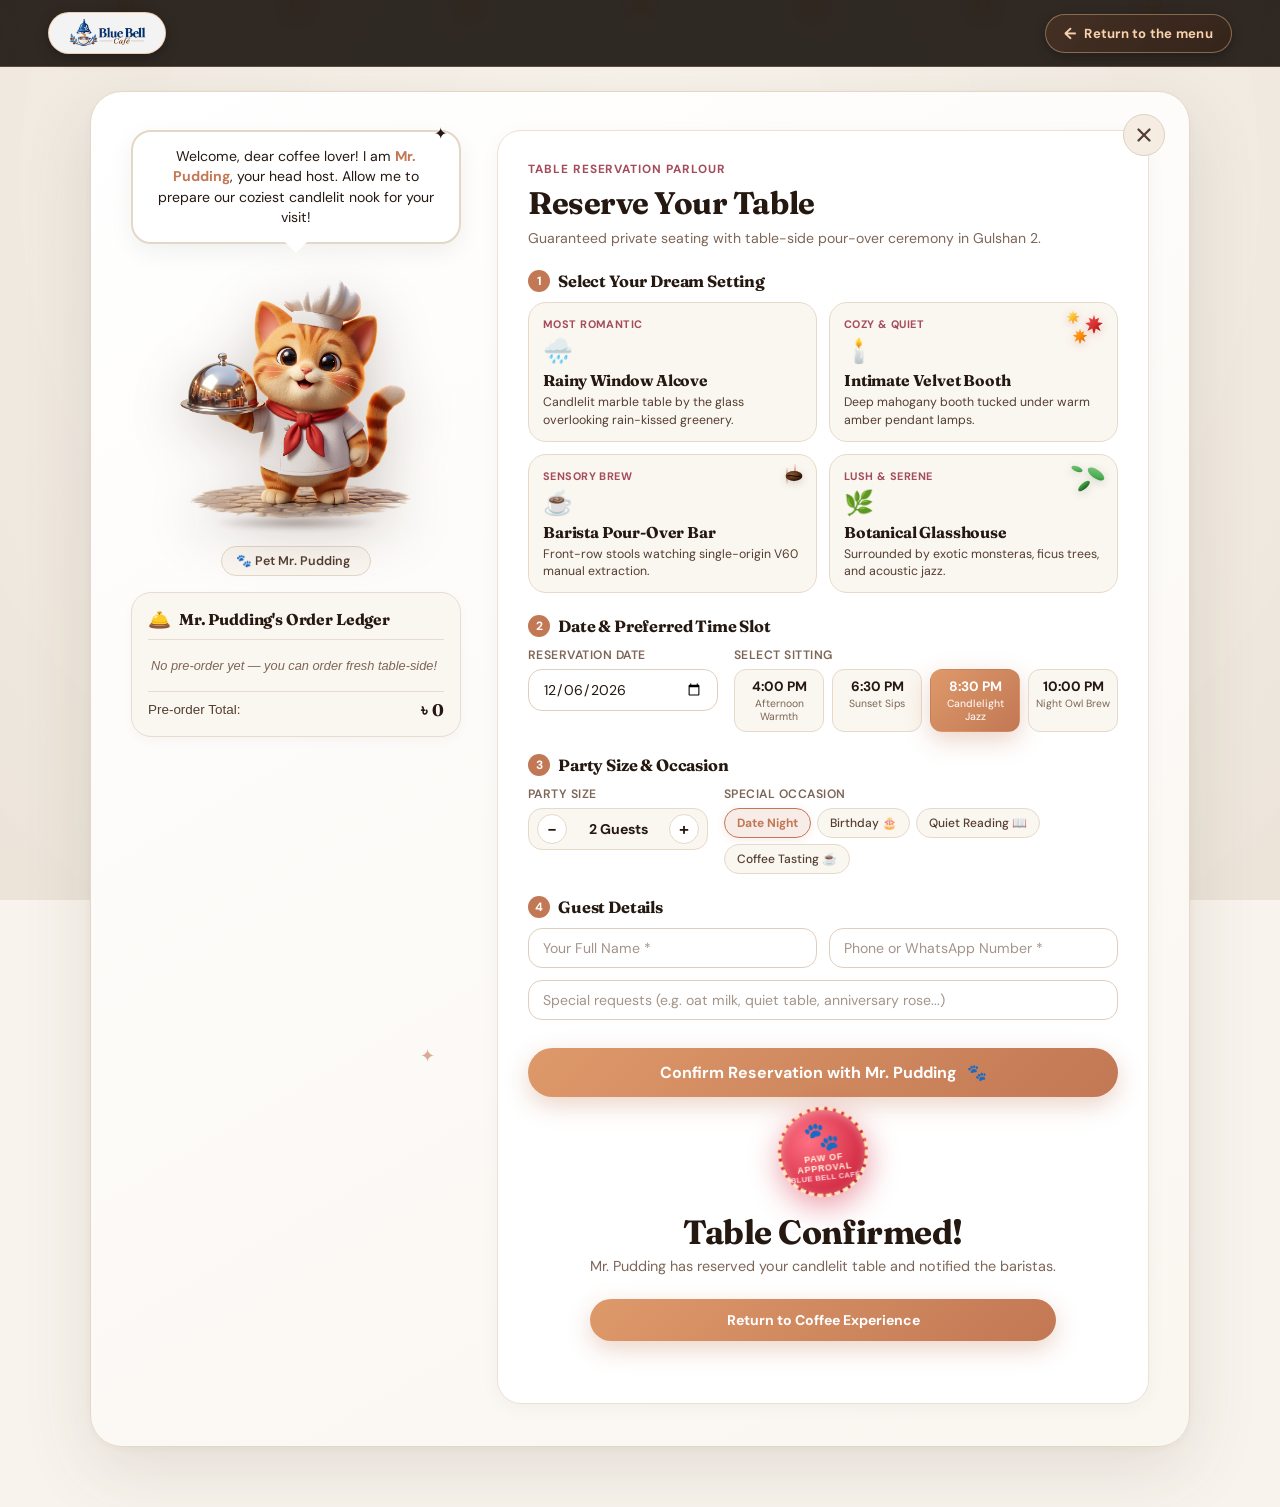
==== commit 71b3f8f9: "Re Structured the folders" ====
--- a/reservation.html
+++ b/reservation.html
@@ -8,7 +8,7 @@
   <link rel="icon" type="image/jpeg" href="assets/Logo and falcon/Falcon.jpg">
   <link rel="apple-touch-icon" href="assets/Logo and falcon/Falcon.jpg">
   <meta name="description"
-    content="Reserve your candlelit table with Mr. Barnaby, our feline head host. Choose your table atmosphere and pre-order your tasting tray.">
+    content="Reserve your candlelit table with Mr. Pudding, our feline head host. Choose your table atmosphere and pre-order your tasting tray.">
   <link rel="preconnect" href="https://fonts.googleapis.com">
   <link rel="preconnect" href="https://fonts.gstatic.com" crossorigin>
   <link
@@ -19,6 +19,11 @@
   <link rel="prefetch" href="index.html">
   <link rel="prefetch" href="style.css">
   <link rel="prefetch" href="main.js">
+  <!-- Instant Preload for 4 Seating Setting Backdrops -->
+  <link rel="preload" as="image" href="assets/settings/rainy_window.jpg">
+  <link rel="preload" as="image" href="assets/settings/velvet_booth.jpg">
+  <link rel="preload" as="image" href="assets/settings/barista_bar.jpg">
+  <link rel="preload" as="image" href="assets/settings/botanical_glasshouse.jpg">
 </head>
 
 <body>
@@ -27,26 +32,33 @@
   <div class="page-transition-veil" id="page-transition-veil" aria-hidden="true">
     <div class="coffee-loader">
       <div class="coffee-cup-box">
-        <svg class="coffee-cup-art" viewBox="0 0 100 100" width="84" height="84" fill="none" xmlns="http://www.w3.org/2000/svg">
+        <svg class="coffee-cup-art" viewBox="0 0 100 100" width="84" height="84" fill="none"
+          xmlns="http://www.w3.org/2000/svg">
           <!-- Rising Steam Tendrils -->
           <g class="steam-group">
-            <path class="steam-trail s1" d="M36 34 C33 24, 40 16, 36 6" stroke="#D4AF37" stroke-width="2.5" stroke-linecap="round" fill="none" />
-            <path class="steam-trail s2" d="M50 30 C53 20, 47 12, 51 3" stroke="#E2A76F" stroke-width="2.8" stroke-linecap="round" fill="none" />
-            <path class="steam-trail s3" d="M64 34 C67 24, 60 16, 64 6" stroke="#D4AF37" stroke-width="2.5" stroke-linecap="round" fill="none" />
+            <path class="steam-trail s1" d="M36 34 C33 24, 40 16, 36 6" stroke="#D4AF37" stroke-width="2.5"
+              stroke-linecap="round" fill="none" />
+            <path class="steam-trail s2" d="M50 30 C53 20, 47 12, 51 3" stroke="#E2A76F" stroke-width="2.8"
+              stroke-linecap="round" fill="none" />
+            <path class="steam-trail s3" d="M64 34 C67 24, 60 16, 64 6" stroke="#D4AF37" stroke-width="2.5"
+              stroke-linecap="round" fill="none" />
           </g>
           <!-- Elegant Saucer Plate -->
           <ellipse cx="50" cy="85" rx="36" ry="6" fill="#EDE4D8" stroke="#C49A6C" stroke-width="2" />
           <ellipse cx="50" cy="84" rx="28" ry="4" fill="#FAF6F0" />
           <!-- Ceramic Cup Outer Silhouette -->
-          <path d="M22 42 C22 72, 32 82, 50 82 C68 82, 78 72, 78 42 Z" fill="#FFFDF9" stroke="#C49A6C" stroke-width="2.2" />
+          <path d="M22 42 C22 72, 32 82, 50 82 C68 82, 78 72, 78 42 Z" fill="#FFFDF9" stroke="#C49A6C"
+            stroke-width="2.2" />
           <!-- Inner Coffee Surface & Rim -->
           <ellipse cx="50" cy="42" rx="28" ry="6.5" fill="#FAF6F0" stroke="#C49A6C" stroke-width="2.2" />
           <ellipse cx="50" cy="43" rx="24" ry="5" fill="#5A2E17" />
           <!-- Latte Art Rosette / Heart -->
           <path class="coffee-heart" d="M46 42 Q50 45 54 42 Q50 40 46 42 Z" fill="#FFF2E5" opacity="0.9" />
           <!-- Ergonomic Ceramic Handle -->
-          <path d="M75 48 C90 48, 90 70, 72 72" stroke="#C49A6C" stroke-width="3.5" stroke-linecap="round" fill="none" />
-          <path d="M75 51 C85 51, 85 67, 72 69" stroke="#FAF6F0" stroke-width="1.8" stroke-linecap="round" fill="none" />
+          <path d="M75 48 C90 48, 90 70, 72 72" stroke="#C49A6C" stroke-width="3.5" stroke-linecap="round"
+            fill="none" />
+          <path d="M75 51 C85 51, 85 67, 72 69" stroke="#FAF6F0" stroke-width="1.8" stroke-linecap="round"
+            fill="none" />
         </svg>
         <div class="cup-ambient-glow"></div>
       </div>
@@ -70,916 +82,629 @@
 
   <!-- Main Theatrical Reservation Parlour -->
   <main>
-<!-- ======================================================================
-       INTERACTIVE TABLE RESERVATION STAGE (MR. BARNABY'S PARLOUR)
-       Full-screen theatrical dining portal featuring Mr. Barnaby,
+    <!-- ======================================================================
+       INTERACTIVE TABLE RESERVATION STAGE (MR. PUDDING'S PARLOUR)
+       Full-screen theatrical dining portal featuring Mr. Pudding,
        the chubby cartoon cat waiter in bistro tuxedo.
        ====================================================================== -->
-  <div id="reservation-portal" class="reservation-portal theme-default" role="dialog" aria-modal="true" aria-labelledby="portal-title">
-    <div class="portal-backdrop" id="portal-backdrop"></div>
-
-    <!-- Floating Candlelit Fairy Lights -->
-    <div class="portal-fairy-lights" aria-hidden="true">
-      <span class="fairy-bulb b1"></span>
-      <span class="fairy-bulb b2"></span>
-      <span class="fairy-bulb b3"></span>
-      <span class="fairy-bulb b4"></span>
-      <span class="fairy-bulb b5"></span>
-      <span class="fairy-bulb b6"></span>
-      <span class="fairy-bulb b7"></span>
-    </div>
-
-    <div class="portal-container">
-      <!-- Shared SVG Gradients Defs for Theme Decorations -->
-      <svg class="portal-shared-defs" width="0" height="0" aria-hidden="true">
-        <defs>
-          <!-- Maple Leaf Gradients: Crimson Red, Vibrant Orange, Golden Yellow -->
-          <linearGradient id="mapleGradRed" x1="0" y1="0" x2="1" y2="1">
-            <stop offset="0%" stop-color="#FF5252"/>
-            <stop offset="55%" stop-color="#D32F2F"/>
-            <stop offset="100%" stop-color="#8B0000"/>
-          </linearGradient>
-          <linearGradient id="mapleGradOrange" x1="0" y1="0" x2="1" y2="1">
-            <stop offset="0%" stop-color="#FFA726"/>
-            <stop offset="55%" stop-color="#FB8C00"/>
-            <stop offset="100%" stop-color="#D84315"/>
-          </linearGradient>
-          <linearGradient id="mapleGradYellow" x1="0" y1="0" x2="1" y2="1">
-            <stop offset="0%" stop-color="#FFF176"/>
-            <stop offset="50%" stop-color="#FBC02D"/>
-            <stop offset="100%" stop-color="#F57F17"/>
-          </linearGradient>
-          <!-- Lush Foliage Gradients -->
-          <linearGradient id="leafGradDeep" x1="0" y1="0" x2="0" y2="1">
-            <stop offset="0%" stop-color="#4CAF50"/>
-            <stop offset="60%" stop-color="#2E7D32"/>
-            <stop offset="100%" stop-color="#1B5E20"/>
-          </linearGradient>
-          <linearGradient id="leafGradSage" x1="0" y1="0" x2="1" y2="1">
-            <stop offset="0%" stop-color="#81C784"/>
-            <stop offset="65%" stop-color="#4CAF50"/>
-            <stop offset="100%" stop-color="#2E7D32"/>
-          </linearGradient>
-          <!-- Coffee Bean Gradient -->
-          <radialGradient id="beanGrad" cx="35%" cy="35%" r="65%">
-            <stop offset="0%" stop-color="#8D5B3A"/>
-            <stop offset="60%" stop-color="#5C3317"/>
-            <stop offset="100%" stop-color="#2C160B"/>
-          </radialGradient>
-        </defs>
-      </svg>
-
-      <!-- Atmospheric Ambience Layers (Dynamic for Dream Settings) -->
-
-      <!-- 1. Botanical Greenery Layer (Appears on Lush / Botanical Glasshouse - Rich Abundant Leaves) -->
-      <div class="portal-botanical-decor" aria-hidden="true">
-        <!-- Top Canopy Garland of Monstera & Eucalyptus across the entire top -->
-        <svg class="botanical-canopy" viewBox="0 0 1000 130" fill="none" preserveAspectRatio="none" xmlns="http://www.w3.org/2000/svg">
-          <path d="M0 0 C150 45, 300 20, 500 50 C700 20, 850 45, 1000 0 L1000 0 L0 0 Z" fill="#2E7D32" opacity="0.25"/>
-          <!-- Monstera Left Cluster -->
-          <path d="M20 0 C40 30, 80 50, 110 35 C125 15, 95 0, 70 0 Z" fill="url(#leafGradDeep)" opacity="0.85"/>
-          <path d="M90 0 C110 40, 160 55, 190 30 C180 10, 140 0, 110 0 Z" fill="url(#leafGradSage)" opacity="0.8"/>
-          <!-- Middle Vines -->
-          <path d="M260 0 C280 35, 330 45, 350 20 C340 5, 300 0, 280 0 Z" fill="url(#leafGradDeep)" opacity="0.8"/>
-          <path d="M420 0 C450 50, 520 60, 550 25 C530 5, 480 0, 450 0 Z" fill="url(#leafGradSage)" opacity="0.85"/>
-          <path d="M620 0 C650 45, 710 50, 730 20 C710 5, 660 0, 640 0 Z" fill="url(#leafGradDeep)" opacity="0.8"/>
-          <!-- Monstera Right Cluster -->
-          <path d="M800 0 C830 45, 890 55, 920 25 C900 5, 850 0, 820 0 Z" fill="url(#leafGradSage)" opacity="0.85"/>
-          <path d="M880 0 C910 35, 960 45, 980 15 C960 0, 920 0, 900 0 Z" fill="url(#leafGradDeep)" opacity="0.8"/>
+    <div id="reservation-portal" class="reservation-portal theme-default" role="dialog" aria-modal="true"
+      aria-labelledby="portal-title">
+      <div class="portal-backdrop" id="portal-backdrop"></div>
+      <!-- Dream Seating Setting Background Layer (50% Opacity) -->
+      <div class="portal-setting-bg" id="portal-setting-bg" aria-hidden="true"></div>
+
+      <!-- Floating Candlelit Fairy Lights -->
+      <div class="portal-fairy-lights" aria-hidden="true">
+        <span class="fairy-bulb b1"></span>
+        <span class="fairy-bulb b2"></span>
+        <span class="fairy-bulb b3"></span>
+        <span class="fairy-bulb b4"></span>
+        <span class="fairy-bulb b5"></span>
+        <span class="fairy-bulb b6"></span>
+        <span class="fairy-bulb b7"></span>
+      </div>
+
+      <div class="portal-container">
+        <!-- Shared SVG Gradients Defs for Theme Decorations -->
+        <svg class="portal-shared-defs" width="0" height="0" aria-hidden="true">
+          <defs>
+            <!-- Maple Leaf Gradients: Crimson Red, Vibrant Orange, Golden Yellow -->
+            <linearGradient id="mapleGradRed" x1="0" y1="0" x2="1" y2="1">
+              <stop offset="0%" stop-color="#FF5252" />
+              <stop offset="55%" stop-color="#D32F2F" />
+              <stop offset="100%" stop-color="#8B0000" />
+            </linearGradient>
+            <linearGradient id="mapleGradOrange" x1="0" y1="0" x2="1" y2="1">
+              <stop offset="0%" stop-color="#FFA726" />
+              <stop offset="55%" stop-color="#FB8C00" />
+              <stop offset="100%" stop-color="#D84315" />
+            </linearGradient>
+            <linearGradient id="mapleGradYellow" x1="0" y1="0" x2="1" y2="1">
+              <stop offset="0%" stop-color="#FFF176" />
+              <stop offset="50%" stop-color="#FBC02D" />
+              <stop offset="100%" stop-color="#F57F17" />
+            </linearGradient>
+            <!-- Lush Foliage Gradients -->
+            <linearGradient id="leafGradDeep" x1="0" y1="0" x2="0" y2="1">
+              <stop offset="0%" stop-color="#4CAF50" />
+              <stop offset="60%" stop-color="#2E7D32" />
+              <stop offset="100%" stop-color="#1B5E20" />
+            </linearGradient>
+            <linearGradient id="leafGradSage" x1="0" y1="0" x2="1" y2="1">
+              <stop offset="0%" stop-color="#81C784" />
+              <stop offset="65%" stop-color="#4CAF50" />
+              <stop offset="100%" stop-color="#2E7D32" />
+            </linearGradient>
+            <!-- Coffee Bean Gradient -->
+            <radialGradient id="beanGrad" cx="35%" cy="35%" r="65%">
+              <stop offset="0%" stop-color="#8D5B3A" />
+              <stop offset="60%" stop-color="#5C3317" />
+              <stop offset="100%" stop-color="#2C160B" />
+            </radialGradient>
+          </defs>
         </svg>
 
-        <!-- Top-Left Large Hanging Monstera & Fern -->
-        <svg class="botanical-leaf leaf-top-left" viewBox="0 0 180 180" fill="none" xmlns="http://www.w3.org/2000/svg">
-          <path d="M10 160 C30 120, 60 85, 105 60 C145 38, 165 14, 170 5 C158 32, 135 70, 105 95 C70 122, 38 148, 10 160 Z" fill="url(#leafGradDeep)" opacity="0.9"/>
-          <path d="M55 95 C45 80, 44 60, 50 48 C60 52, 68 68, 72 80 Z" fill="url(#leafGradSage)" opacity="0.85"/>
-          <path d="M90 70 C88 50, 94 32, 105 24 C110 32, 108 52, 102 66 Z" fill="url(#leafGradDeep)" opacity="0.85"/>
-          <path d="M120 54 C130 38, 142 26, 154 22 C154 34, 145 48, 134 56 Z" fill="url(#leafGradSage)" opacity="0.8"/>
-          <path d="M35 130 C24 122, 18 108, 20 100 C30 102, 36 114, 40 124 Z" fill="url(#leafGradDeep)" opacity="0.8"/>
-          <!-- Extra trailing frond -->
-          <path d="M25 50 C40 70, 60 85, 75 70 C70 55, 50 40, 25 50 Z" fill="url(#leafGradSage)" opacity="0.75"/>
-        </svg>
-
-        <!-- Top-Right Eucalyptus & Palm Frond -->
-        <svg class="botanical-leaf leaf-top-right" viewBox="0 0 170 170" fill="none" xmlns="http://www.w3.org/2000/svg">
-          <path d="M160 5 C135 25, 105 62, 88 100 C72 132, 45 150, 26 158 C44 142, 74 118, 94 88 C116 54, 144 24, 160 5 Z" fill="url(#leafGradDeep)" opacity="0.88"/>
-          <ellipse cx="120" cy="45" rx="18" ry="11" transform="rotate(35 120 45)" fill="url(#leafGradSage)" opacity="0.85"/>
-          <ellipse cx="98" cy="76" rx="16" ry="10" transform="rotate(25 98 76)" fill="url(#leafGradDeep)" opacity="0.85"/>
-          <ellipse cx="76" cy="110" rx="15" ry="9" transform="rotate(20 76 110)" fill="url(#leafGradSage)" opacity="0.8"/>
-          <ellipse cx="50" cy="138" rx="13" ry="8" transform="rotate(15 50 138)" fill="url(#leafGradDeep)" opacity="0.75"/>
-        </svg>
-
-        <!-- Left Side Hanging Ivy Cascade -->
-        <svg class="botanical-leaf leaf-left-cascade" viewBox="0 0 70 340" fill="none" xmlns="http://www.w3.org/2000/svg">
-          <path d="M10 0 C12 60, 25 120, 18 180 C10 240, 24 300, 12 340" stroke="#2E7D32" stroke-width="2.5" fill="none" opacity="0.7"/>
-          <ellipse cx="20" cy="40" rx="13" ry="8" transform="rotate(-35 20 40)" fill="url(#leafGradSage)" opacity="0.85"/>
-          <ellipse cx="14" cy="85" rx="12" ry="7" transform="rotate(25 14 85)" fill="url(#leafGradDeep)" opacity="0.85"/>
-          <ellipse cx="22" cy="135" rx="14" ry="9" transform="rotate(-40 22 135)" fill="url(#leafGradSage)" opacity="0.8"/>
-          <ellipse cx="15" cy="190" rx="13" ry="8" transform="rotate(30 15 190)" fill="url(#leafGradDeep)" opacity="0.8"/>
-          <ellipse cx="23" cy="245" rx="12" ry="7" transform="rotate(-25 23 245)" fill="url(#leafGradSage)" opacity="0.75"/>
-          <ellipse cx="14" cy="300" rx="10" ry="6" transform="rotate(20 14 300)" fill="url(#leafGradDeep)" opacity="0.7"/>
-        </svg>
-
-        <!-- Right Side Hanging Palm Fronds -->
-        <svg class="botanical-leaf leaf-right-cascade" viewBox="0 0 70 320" fill="none" xmlns="http://www.w3.org/2000/svg">
-          <path d="M55 0 C50 60, 38 120, 48 180 C55 240, 42 290, 52 320" stroke="#2E7D32" stroke-width="2.5" fill="none" opacity="0.7"/>
-          <ellipse cx="44" cy="50" rx="14" ry="8" transform="rotate(35 44 50)" fill="url(#leafGradSage)" opacity="0.85"/>
-          <ellipse cx="50" cy="105" rx="13" ry="7" transform="rotate(-25 50 105)" fill="url(#leafGradDeep)" opacity="0.85"/>
-          <ellipse cx="40" cy="165" rx="13" ry="8" transform="rotate(35 40 165)" fill="url(#leafGradSage)" opacity="0.8"/>
-          <ellipse cx="48" cy="225" rx="12" ry="7" transform="rotate(-30 48 225)" fill="url(#leafGradDeep)" opacity="0.8"/>
-          <ellipse cx="42" cy="285" rx="11" ry="6" transform="rotate(25 42 285)" fill="url(#leafGradSage)" opacity="0.75"/>
-        </svg>
-
-        <!-- Bottom-Left Monstera Fan -->
-        <svg class="botanical-leaf leaf-bottom-left" viewBox="0 0 160 160" fill="none" xmlns="http://www.w3.org/2000/svg">
-          <path d="M5 155 C30 130, 65 118, 100 110 C130 102, 148 82, 154 68 C144 90, 120 108, 95 116 C65 126, 30 140, 5 155 Z" fill="url(#leafGradDeep)" opacity="0.85"/>
-          <ellipse cx="50" cy="120" rx="16" ry="10" transform="rotate(-30 50 120)" fill="url(#leafGradSage)" opacity="0.85"/>
-          <ellipse cx="90" cy="105" rx="14" ry="9" transform="rotate(-15 90 105)" fill="url(#leafGradDeep)" opacity="0.8"/>
-          <ellipse cx="125" cy="84" rx="12" ry="7" transform="rotate(-35 125 84)" fill="url(#leafGradSage)" opacity="0.75"/>
-        </svg>
-
-        <!-- Bottom-Right Garden Sprig -->
-        <svg class="botanical-leaf leaf-bottom-right" viewBox="0 0 150 150" fill="none" xmlns="http://www.w3.org/2000/svg">
-          <path d="M145 145 C120 125, 96 100, 78 68 C62 38, 48 22, 35 12 C45 30, 60 58, 76 90 C94 122, 120 138, 145 145 Z" fill="url(#leafGradDeep)" opacity="0.85"/>
-          <ellipse cx="102" cy="105" rx="14" ry="8" transform="rotate(35 102 105)" fill="url(#leafGradSage)" opacity="0.85"/>
-          <ellipse cx="75" cy="72" rx="12" ry="7" transform="rotate(45 75 72)" fill="url(#leafGradDeep)" opacity="0.8"/>
-          <ellipse cx="50" cy="40" rx="10" ry="6" transform="rotate(40 50 40)" fill="url(#leafGradSage)" opacity="0.75"/>
-        </svg>
-
-        <!-- Floating Green Leaves in the Air -->
-        <div class="botanical-floating-leaf bfl-1"><svg viewBox="0 0 30 30"><ellipse cx="15" cy="15" rx="12" ry="6" transform="rotate(25 15 15)" fill="url(#leafGradSage)"/></svg></div>
-        <div class="botanical-floating-leaf bfl-2"><svg viewBox="0 0 30 30"><ellipse cx="15" cy="15" rx="11" ry="5" transform="rotate(-40 15 15)" fill="url(#leafGradDeep)"/></svg></div>
-        <div class="botanical-floating-leaf bfl-3"><svg viewBox="0 0 30 30"><ellipse cx="15" cy="15" rx="13" ry="6" transform="rotate(60 15 15)" fill="url(#leafGradSage)"/></svg></div>
-        <div class="botanical-floating-leaf bfl-4"><svg viewBox="0 0 30 30"><ellipse cx="15" cy="15" rx="10" ry="5" transform="rotate(-15 15 15)" fill="url(#leafGradDeep)"/></svg></div>
-      </div>
-
-      <!-- 2. Rainy Window Alcove: Real Falling Rain, Condensation Drops & Overcast Mist -->
-      <div class="portal-cloudy-decor" aria-hidden="true">
-        <!-- Mist Clouds -->
-        <div class="cloud-mist mist-1"></div>
-        <div class="cloud-mist mist-2"></div>
-
-        <!-- Continuous Cascading Rain Shower -->
-        <div class="rain-shower-pane">
-          <span class="rain-streak r1"></span>
-          <span class="rain-streak r2"></span>
-          <span class="rain-streak r3"></span>
-          <span class="rain-streak r4"></span>
-          <span class="rain-streak r5"></span>
-          <span class="rain-streak r6"></span>
-          <span class="rain-streak r7"></span>
-          <span class="rain-streak r8"></span>
-          <span class="rain-streak r9"></span>
-          <span class="rain-streak r10"></span>
-          <span class="rain-streak r11"></span>
-          <span class="rain-streak r12"></span>
+        <!-- Atmospheric Ambience Layers (Dynamic for Dream Settings) -->
+
+        <!-- 1. Botanical Greenery Layer (Appears on Lush / Botanical Glasshouse - Rich Abundant Leaves) -->
+        <div class="portal-botanical-decor" aria-hidden="true">
+          <!-- Top Canopy Garland of Monstera & Eucalyptus across the entire top -->
+          <svg class="botanical-canopy" viewBox="0 0 1000 130" fill="none" preserveAspectRatio="none"
+            xmlns="http://www.w3.org/2000/svg">
+            <path d="M0 0 C150 45, 300 20, 500 50 C700 20, 850 45, 1000 0 L1000 0 L0 0 Z" fill="#2E7D32"
+              opacity="0.25" />
+            <!-- Monstera Left Cluster -->
+            <path d="M20 0 C40 30, 80 50, 110 35 C125 15, 95 0, 70 0 Z" fill="url(#leafGradDeep)" opacity="0.85" />
+            <path d="M90 0 C110 40, 160 55, 190 30 C180 10, 140 0, 110 0 Z" fill="url(#leafGradSage)" opacity="0.8" />
+            <!-- Middle Vines -->
+            <path d="M260 0 C280 35, 330 45, 350 20 C340 5, 300 0, 280 0 Z" fill="url(#leafGradDeep)" opacity="0.8" />
+            <path d="M420 0 C450 50, 520 60, 550 25 C530 5, 480 0, 450 0 Z" fill="url(#leafGradSage)" opacity="0.85" />
+            <path d="M620 0 C650 45, 710 50, 730 20 C710 5, 660 0, 640 0 Z" fill="url(#leafGradDeep)" opacity="0.8" />
+            <!-- Monstera Right Cluster -->
+            <path d="M800 0 C830 45, 890 55, 920 25 C900 5, 850 0, 820 0 Z" fill="url(#leafGradSage)" opacity="0.85" />
+            <path d="M880 0 C910 35, 960 45, 980 15 C960 0, 920 0, 900 0 Z" fill="url(#leafGradDeep)" opacity="0.8" />
+          </svg>
+
+          <!-- Top-Left Large Hanging Monstera & Fern -->
+          <svg class="botanical-leaf leaf-top-left" viewBox="0 0 180 180" fill="none"
+            xmlns="http://www.w3.org/2000/svg">
+            <path
+              d="M10 160 C30 120, 60 85, 105 60 C145 38, 165 14, 170 5 C158 32, 135 70, 105 95 C70 122, 38 148, 10 160 Z"
+              fill="url(#leafGradDeep)" opacity="0.9" />
+            <path d="M55 95 C45 80, 44 60, 50 48 C60 52, 68 68, 72 80 Z" fill="url(#leafGradSage)" opacity="0.85" />
+            <path d="M90 70 C88 50, 94 32, 105 24 C110 32, 108 52, 102 66 Z" fill="url(#leafGradDeep)" opacity="0.85" />
+            <path d="M120 54 C130 38, 142 26, 154 22 C154 34, 145 48, 134 56 Z" fill="url(#leafGradSage)"
+              opacity="0.8" />
+            <path d="M35 130 C24 122, 18 108, 20 100 C30 102, 36 114, 40 124 Z" fill="url(#leafGradDeep)"
+              opacity="0.8" />
+            <!-- Extra trailing frond -->
+            <path d="M25 50 C40 70, 60 85, 75 70 C70 55, 50 40, 25 50 Z" fill="url(#leafGradSage)" opacity="0.75" />
+          </svg>
+
+          <!-- Top-Right Eucalyptus & Palm Frond -->
+          <svg class="botanical-leaf leaf-top-right" viewBox="0 0 170 170" fill="none"
+            xmlns="http://www.w3.org/2000/svg">
+            <path
+              d="M160 5 C135 25, 105 62, 88 100 C72 132, 45 150, 26 158 C44 142, 74 118, 94 88 C116 54, 144 24, 160 5 Z"
+              fill="url(#leafGradDeep)" opacity="0.88" />
+            <ellipse cx="120" cy="45" rx="18" ry="11" transform="rotate(35 120 45)" fill="url(#leafGradSage)"
+              opacity="0.85" />
+            <ellipse cx="98" cy="76" rx="16" ry="10" transform="rotate(25 98 76)" fill="url(#leafGradDeep)"
+              opacity="0.85" />
+            <ellipse cx="76" cy="110" rx="15" ry="9" transform="rotate(20 76 110)" fill="url(#leafGradSage)"
+              opacity="0.8" />
+            <ellipse cx="50" cy="138" rx="13" ry="8" transform="rotate(15 50 138)" fill="url(#leafGradDeep)"
+              opacity="0.75" />
+          </svg>
+
+          <!-- Left Side Hanging Ivy Cascade -->
+          <svg class="botanical-leaf leaf-left-cascade" viewBox="0 0 70 340" fill="none"
+            xmlns="http://www.w3.org/2000/svg">
+            <path d="M10 0 C12 60, 25 120, 18 180 C10 240, 24 300, 12 340" stroke="#2E7D32" stroke-width="2.5"
+              fill="none" opacity="0.7" />
+            <ellipse cx="20" cy="40" rx="13" ry="8" transform="rotate(-35 20 40)" fill="url(#leafGradSage)"
+              opacity="0.85" />
+            <ellipse cx="14" cy="85" rx="12" ry="7" transform="rotate(25 14 85)" fill="url(#leafGradDeep)"
+              opacity="0.85" />
+            <ellipse cx="22" cy="135" rx="14" ry="9" transform="rotate(-40 22 135)" fill="url(#leafGradSage)"
+              opacity="0.8" />
+            <ellipse cx="15" cy="190" rx="13" ry="8" transform="rotate(30 15 190)" fill="url(#leafGradDeep)"
+              opacity="0.8" />
+            <ellipse cx="23" cy="245" rx="12" ry="7" transform="rotate(-25 23 245)" fill="url(#leafGradSage)"
+              opacity="0.75" />
+            <ellipse cx="14" cy="300" rx="10" ry="6" transform="rotate(20 14 300)" fill="url(#leafGradDeep)"
+              opacity="0.7" />
+          </svg>
+
+          <!-- Right Side Hanging Palm Fronds -->
+          <svg class="botanical-leaf leaf-right-cascade" viewBox="0 0 70 320" fill="none"
+            xmlns="http://www.w3.org/2000/svg">
+            <path d="M55 0 C50 60, 38 120, 48 180 C55 240, 42 290, 52 320" stroke="#2E7D32" stroke-width="2.5"
+              fill="none" opacity="0.7" />
+            <ellipse cx="44" cy="50" rx="14" ry="8" transform="rotate(35 44 50)" fill="url(#leafGradSage)"
+              opacity="0.85" />
+            <ellipse cx="50" cy="105" rx="13" ry="7" transform="rotate(-25 50 105)" fill="url(#leafGradDeep)"
+              opacity="0.85" />
+            <ellipse cx="40" cy="165" rx="13" ry="8" transform="rotate(35 40 165)" fill="url(#leafGradSage)"
+              opacity="0.8" />
+            <ellipse cx="48" cy="225" rx="12" ry="7" transform="rotate(-30 48 225)" fill="url(#leafGradDeep)"
+              opacity="0.8" />
+            <ellipse cx="42" cy="285" rx="11" ry="6" transform="rotate(25 42 285)" fill="url(#leafGradSage)"
+              opacity="0.75" />
+          </svg>
+
+          <!-- Bottom-Left Monstera Fan -->
+          <svg class="botanical-leaf leaf-bottom-left" viewBox="0 0 160 160" fill="none"
+            xmlns="http://www.w3.org/2000/svg">
+            <path
+              d="M5 155 C30 130, 65 118, 100 110 C130 102, 148 82, 154 68 C144 90, 120 108, 95 116 C65 126, 30 140, 5 155 Z"
+              fill="url(#leafGradDeep)" opacity="0.85" />
+            <ellipse cx="50" cy="120" rx="16" ry="10" transform="rotate(-30 50 120)" fill="url(#leafGradSage)"
+              opacity="0.85" />
+            <ellipse cx="90" cy="105" rx="14" ry="9" transform="rotate(-15 90 105)" fill="url(#leafGradDeep)"
+              opacity="0.8" />
+            <ellipse cx="125" cy="84" rx="12" ry="7" transform="rotate(-35 125 84)" fill="url(#leafGradSage)"
+              opacity="0.75" />
+          </svg>
+
+          <!-- Bottom-Right Garden Sprig -->
+          <svg class="botanical-leaf leaf-bottom-right" viewBox="0 0 150 150" fill="none"
+            xmlns="http://www.w3.org/2000/svg">
+            <path
+              d="M145 145 C120 125, 96 100, 78 68 C62 38, 48 22, 35 12 C45 30, 60 58, 76 90 C94 122, 120 138, 145 145 Z"
+              fill="url(#leafGradDeep)" opacity="0.85" />
+            <ellipse cx="102" cy="105" rx="14" ry="8" transform="rotate(35 102 105)" fill="url(#leafGradSage)"
+              opacity="0.85" />
+            <ellipse cx="75" cy="72" rx="12" ry="7" transform="rotate(45 75 72)" fill="url(#leafGradDeep)"
+              opacity="0.8" />
+            <ellipse cx="50" cy="40" rx="10" ry="6" transform="rotate(40 50 40)" fill="url(#leafGradSage)"
+              opacity="0.75" />
+          </svg>
+
+          <!-- Floating Green Leaves in the Air -->
+          <div class="botanical-floating-leaf bfl-1"><svg viewBox="0 0 30 30">
+              <ellipse cx="15" cy="15" rx="12" ry="6" transform="rotate(25 15 15)" fill="url(#leafGradSage)" />
+            </svg></div>
+          <div class="botanical-floating-leaf bfl-2"><svg viewBox="0 0 30 30">
+              <ellipse cx="15" cy="15" rx="11" ry="5" transform="rotate(-40 15 15)" fill="url(#leafGradDeep)" />
+            </svg></div>
+          <div class="botanical-floating-leaf bfl-3"><svg viewBox="0 0 30 30">
+              <ellipse cx="15" cy="15" rx="13" ry="6" transform="rotate(60 15 15)" fill="url(#leafGradSage)" />
+            </svg></div>
+          <div class="botanical-floating-leaf bfl-4"><svg viewBox="0 0 30 30">
+              <ellipse cx="15" cy="15" rx="10" ry="5" transform="rotate(-15 15 15)" fill="url(#leafGradDeep)" />
+            </svg></div>
         </div>
 
-        <!-- Window Glass Condensation Water Droplets -->
-        <div class="window-water-drops">
-          <span class="glass-droplet gd1"></span>
-          <span class="glass-droplet gd2"></span>
-          <span class="glass-droplet gd3"></span>
-          <span class="glass-droplet gd4"></span>
-          <span class="glass-droplet gd5"></span>
-          <span class="glass-droplet gd6"></span>
-        </div>
-      </div>
-
-      <!-- 3. Cozy Velvet Booth: Falling Orange, Red & Yellow Maple Leaves & Candle Hearth -->
-      <div class="portal-cozy-decor" aria-hidden="true">
-        <div class="hearth-radial-glow"></div>
-
-        <!-- Falling Autumn Maple Leaves (Orange, Red, Golden Yellow) -->
-        <div class="maple-leaves-shower">
-          <!-- Crimson Red Maple Leaves -->
-          <div class="maple-leaf-item ml-red ml-1">
-            <svg viewBox="0 0 50 50"><path d="M25 4L28 15L37 11L33 21L45 23L35 30L40 41L29 35L26 46L24 46L21 35L10 41L15 30L5 23L17 21L13 11L22 15Z" fill="url(#mapleGradRed)"/><line x1="25" y1="12" x2="25" y2="45" stroke="#7F1D1D" stroke-width="1.2"/></svg>
+        <!-- 2. Rainy Window Alcove: Real Falling Rain, Condensation Drops & Overcast Mist -->
+        <div class="portal-cloudy-decor" aria-hidden="true">
+          <!-- Mist Clouds -->
+          <div class="cloud-mist mist-1"></div>
+          <div class="cloud-mist mist-2"></div>
+
+          <!-- Continuous Cascading Rain Shower -->
+          <div class="rain-shower-pane">
+            <span class="rain-streak r1"></span>
+            <span class="rain-streak r2"></span>
+            <span class="rain-streak r3"></span>
+            <span class="rain-streak r4"></span>
+            <span class="rain-streak r5"></span>
+            <span class="rain-streak r6"></span>
+            <span class="rain-streak r7"></span>
+            <span class="rain-streak r8"></span>
+            <span class="rain-streak r9"></span>
+            <span class="rain-streak r10"></span>
+            <span class="rain-streak r11"></span>
+            <span class="rain-streak r12"></span>
           </div>
-          <div class="maple-leaf-item ml-red ml-2">
-            <svg viewBox="0 0 50 50"><path d="M25 4L28 15L37 11L33 21L45 23L35 30L40 41L29 35L26 46L24 46L21 35L10 41L15 30L5 23L17 21L13 11L22 15Z" fill="url(#mapleGradRed)"/><line x1="25" y1="12" x2="25" y2="45" stroke="#7F1D1D" stroke-width="1.2"/></svg>
-          </div>
-          <div class="maple-leaf-item ml-red ml-3">
-            <svg viewBox="0 0 50 50"><path d="M25 4L28 15L37 11L33 21L45 23L35 30L40 41L29 35L26 46L24 46L21 35L10 41L15 30L5 23L17 21L13 11L22 15Z" fill="url(#mapleGradRed)"/><line x1="25" y1="12" x2="25" y2="45" stroke="#7F1D1D" stroke-width="1.2"/></svg>
-          </div>
-
-          <!-- Vibrant Orange Maple Leaves -->
-          <div class="maple-leaf-item ml-orange ml-4">
-            <svg viewBox="0 0 50 50"><path d="M25 4L28 15L37 11L33 21L45 23L35 30L40 41L29 35L26 46L24 46L21 35L10 41L15 30L5 23L17 21L13 11L22 15Z" fill="url(#mapleGradOrange)"/><line x1="25" y1="12" x2="25" y2="45" stroke="#9A3412" stroke-width="1.2"/></svg>
-          </div>
-          <div class="maple-leaf-item ml-orange ml-5">
-            <svg viewBox="0 0 50 50"><path d="M25 4L28 15L37 11L33 21L45 23L35 30L40 41L29 35L26 46L24 46L21 35L10 41L15 30L5 23L17 21L13 11L22 15Z" fill="url(#mapleGradOrange)"/><line x1="25" y1="12" x2="25" y2="45" stroke="#9A3412" stroke-width="1.2"/></svg>
-          </div>
-          <div class="maple-leaf-item ml-orange ml-6">
-            <svg viewBox="0 0 50 50"><path d="M25 4L28 15L37 11L33 21L45 23L35 30L40 41L29 35L26 46L24 46L21 35L10 41L15 30L5 23L17 21L13 11L22 15Z" fill="url(#mapleGradOrange)"/><line x1="25" y1="12" x2="25" y2="45" stroke="#9A3412" stroke-width="1.2"/></svg>
-          </div>
-
-          <!-- Golden Yellow Maple Leaves -->
-          <div class="maple-leaf-item ml-yellow ml-7">
-            <svg viewBox="0 0 50 50"><path d="M25 4L28 15L37 11L33 21L45 23L35 30L40 41L29 35L26 46L24 46L21 35L10 41L15 30L5 23L17 21L13 11L22 15Z" fill="url(#mapleGradYellow)"/><line x1="25" y1="12" x2="25" y2="45" stroke="#B45309" stroke-width="1.2"/></svg>
-          </div>
-          <div class="maple-leaf-item ml-yellow ml-8">
-            <svg viewBox="0 0 50 50"><path d="M25 4L28 15L37 11L33 21L45 23L35 30L40 41L29 35L26 46L24 46L21 35L10 41L15 30L5 23L17 21L13 11L22 15Z" fill="url(#mapleGradYellow)"/><line x1="25" y1="12" x2="25" y2="45" stroke="#B45309" stroke-width="1.2"/></svg>
-          </div>
-          <div class="maple-leaf-item ml-yellow ml-9">
-            <svg viewBox="0 0 50 50"><path d="M25 4L28 15L37 11L33 21L45 23L35 30L40 41L29 35L26 46L24 46L21 35L10 41L15 30L5 23L17 21L13 11L22 15Z" fill="url(#mapleGradYellow)"/><line x1="25" y1="12" x2="25" y2="45" stroke="#B45309" stroke-width="1.2"/></svg>
+
+          <!-- Window Glass Condensation Water Droplets -->
+          <div class="window-water-drops">
+            <span class="glass-droplet gd1"></span>
+            <span class="glass-droplet gd2"></span>
+            <span class="glass-droplet gd3"></span>
+            <span class="glass-droplet gd4"></span>
+            <span class="glass-droplet gd5"></span>
+            <span class="glass-droplet gd6"></span>
           </div>
         </div>
-      </div>
-
-      <!-- 4. Sensory Aroma Layer: Floating Whole Roasted Coffee Beans & Steam Spirals -->
-      <div class="portal-sensory-decor" aria-hidden="true">
-        <div class="sensory-aroma-glow"></div>
-        <!-- Rising Aroma Steam Ribbons -->
-        <svg class="sensory-steam-wave ss-1" viewBox="0 0 60 140" fill="none"><path d="M30 140 C15 110, 45 80, 25 50 C10 25, 35 10, 20 0" stroke="rgba(191, 90, 50, 0.45)" stroke-width="2.5" stroke-linecap="round"/></svg>
-        <svg class="sensory-steam-wave ss-2" viewBox="0 0 60 140" fill="none"><path d="M25 140 C40 110, 15 80, 35 50 C45 25, 20 10, 30 0" stroke="rgba(214, 110, 67, 0.4)" stroke-width="2.5" stroke-linecap="round"/></svg>
-
-        <!-- Floating Roasted Coffee Beans -->
-        <div class="sensory-bean sb-1"><svg viewBox="0 0 28 20"><ellipse cx="14" cy="10" rx="13" ry="8" fill="url(#beanGrad)"/><path d="M5 10 C10 7, 18 13, 23 10" stroke="#1A0D07" stroke-width="1.8" stroke-linecap="round"/></svg></div>
-        <div class="sensory-bean sb-2"><svg viewBox="0 0 28 20"><ellipse cx="14" cy="10" rx="12" ry="7" fill="url(#beanGrad)"/><path d="M5 10 C10 7, 18 13, 23 10" stroke="#1A0D07" stroke-width="1.6" stroke-linecap="round"/></svg></div>
-        <div class="sensory-bean sb-3"><svg viewBox="0 0 28 20"><ellipse cx="14" cy="10" rx="11" ry="6" fill="url(#beanGrad)"/><path d="M5 10 C10 7, 18 13, 23 10" stroke="#1A0D07" stroke-width="1.5" stroke-linecap="round"/></svg></div>
-      </div>
-
-      <!-- 5. Default Sanctuary Sparkles (Warm Cafe Embers) -->
-      <div class="portal-default-decor" aria-hidden="true">
-        <span class="default-sparkle ds-1">✦</span>
-        <span class="default-sparkle ds-2">✦</span>
-        <span class="default-sparkle ds-3">✦</span>
-        <span class="default-sparkle ds-4">✦</span>
-      </div>
-
-      <button type="button" class="portal-close-btn" id="portal-close-btn" title="Close &amp; return to cafe" aria-label="Close reservation portal">
-        <svg viewBox="0 0 24 24" width="22" height="22" stroke="currentColor" stroke-width="2.5" stroke-linecap="round" stroke-linejoin="round" fill="none">
-          <line x1="18" y1="6" x2="6" y2="18"></line>
-          <line x1="6" y1="6" x2="18" y2="18"></line>
-        </svg>
-      </button>
-
-      <div class="portal-inner">
-        <!-- LEFT: Character Stage (Mr. Barnaby) -->
-        <div class="portal-character-pane">
-          <!-- Speech Bubble -->
-          <div class="barnaby-speech-bubble" id="barnaby-bubble">
-            <span class="bubble-sparkle">✦</span>
-            <p id="barnaby-speech-text">Welcome! I am <strong>Mr. Barnaby</strong>, your feline head host. Allow me to prepare our coziest candlelit nook for your visit.</p>
-          </div>
-
-          <!-- The Chubby Cat Waiter Interactive Character -->
-          <div class="barnaby-character-wrap" id="barnaby-character" title="Click Mr. Barnaby to hear him purr!">
-            <svg class="barnaby-svg" viewBox="0 0 320 380" xmlns="http://www.w3.org/2000/svg">
-  <defs>
-    <!-- ==================== 3D CREAM & TOASTED VANILLA SHADING ==================== -->
-    <!-- Volumetric Spherical 3D Cream Fur (Top-Left Light Source) -->
-    <radialGradient id="creamFur3D" cx="36%" cy="30%" r="70%">
-      <stop offset="0%" stop-color="#FFFFFF"/>
-      <stop offset="26%" stop-color="#FFF5EC"/>
-      <stop offset="62%" stop-color="#F7E6D5"/>
-      <stop offset="85%" stop-color="#E8CCA8"/>
-      <stop offset="100%" stop-color="#CA9F75"/>
-    </radialGradient>
-
-    <!-- Warm Light Bounce / Specular Sheen on Cream Coat -->
-    <radialGradient id="creamHighlight" cx="35%" cy="25%" r="55%">
-      <stop offset="0%" stop-color="#FFFFFF" stop-opacity="0.95"/>
-      <stop offset="45%" stop-color="#FFF8F2" stop-opacity="0.45"/>
-      <stop offset="100%" stop-color="#F7E6D5" stop-opacity="0"/>
-    </radialGradient>
-
-    <!-- Chubby 3D Cream Cheeks Spherical Shader -->
-    <radialGradient id="creamCheek3D" cx="38%" cy="32%" r="68%">
-      <stop offset="0%" stop-color="#FFFFFF"/>
-      <stop offset="35%" stop-color="#FFF6ED"/>
-      <stop offset="72%" stop-color="#F5E3D0"/>
-      <stop offset="100%" stop-color="#DEBE9C"/>
-    </radialGradient>
-
-    <!-- Soft Cream / Milk-Froth Belly (Volumetric) -->
-    <radialGradient id="creamBelly3D" cx="45%" cy="35%" r="65%">
-      <stop offset="0%" stop-color="#FFFFFF"/>
-      <stop offset="55%" stop-color="#FFF8F2"/>
-      <stop offset="88%" stop-color="#F9ECE0"/>
-      <stop offset="100%" stop-color="#ECD6C0"/>
-    </radialGradient>
-
-    <!-- 3D Puffy Milky Muzzle / Snout -->
-    <radialGradient id="creamMuzzle3D" cx="40%" cy="32%" r="65%">
-      <stop offset="0%" stop-color="#FFFFFF"/>
-      <stop offset="50%" stop-color="#FFFDF9"/>
-      <stop offset="80%" stop-color="#F7EEE4"/>
-      <stop offset="100%" stop-color="#E8DACB"/>
-    </radialGradient>
-
-    <!-- 3D Cylindrical Lighting for Soft Cream Tail -->
-    <linearGradient id="creamTailGrad" x1="0" y1="0" x2="1" y2="1">
-      <stop offset="0%" stop-color="#FFFFFF"/>
-      <stop offset="28%" stop-color="#FFF5EC"/>
-      <stop offset="68%" stop-color="#F2DEC9"/>
-      <stop offset="100%" stop-color="#CFA881"/>
-    </linearGradient>
-
-    <!-- 3D Outer Ear Shell (Cream with Warm Biscuit Rim) -->
-    <linearGradient id="earOuter3D" x1="0" y1="0" x2="1" y2="1">
-      <stop offset="0%" stop-color="#FFFFFF"/>
-      <stop offset="45%" stop-color="#F7E6D5"/>
-      <stop offset="100%" stop-color="#CCA57D"/>
-    </linearGradient>
-
-    <!-- 3D Delicate Rose-Petal Pink Inner Ear -->
-    <radialGradient id="earInner3D" cx="48%" cy="60%" r="65%">
-      <stop offset="0%" stop-color="#FFF0F3"/>
-      <stop offset="45%" stop-color="#FFD6DB"/>
-      <stop offset="80%" stop-color="#F5A8B2"/>
-      <stop offset="100%" stop-color="#DB798A"/>
-    </radialGradient>
-
-    <!-- Soft Rosy Cheek Warm Glow -->
-    <radialGradient id="blushGlow3D" cx="50%" cy="50%" r="50%">
-      <stop offset="0%" stop-color="#FF9EAA" stop-opacity="0.6"/>
-      <stop offset="60%" stop-color="#FFB3BD" stop-opacity="0.35"/>
-      <stop offset="100%" stop-color="#FFB3BD" stop-opacity="0"/>
-    </radialGradient>
-
-    <!-- 3D Deep Espresso Cat Eyes (Glossy Chocolate Glass Dome) -->
-    <radialGradient id="espressoEye3D" cx="38%" cy="30%" r="70%">
-      <stop offset="0%" stop-color="#542B1A"/>
-      <stop offset="35%" stop-color="#381B0E"/>
-      <stop offset="75%" stop-color="#221008"/>
-      <stop offset="100%" stop-color="#120703"/>
-    </radialGradient>
-
-    <!-- 3D Soft Rose Jelly Bean Paw Pads -->
-    <radialGradient id="pawPad3D" cx="35%" cy="30%" r="70%">
-      <stop offset="0%" stop-color="#FFF0F3"/>
-      <stop offset="45%" stop-color="#FFAEB8"/>
-      <stop offset="85%" stop-color="#E88292"/>
-      <stop offset="100%" stop-color="#B85262"/>
-    </radialGradient>
-
-    <!-- 3D Glossy Kitten Button Nose -->
-    <radialGradient id="catNose3D" cx="35%" cy="25%" r="70%">
-      <stop offset="0%" stop-color="#FFE8EC"/>
-      <stop offset="45%" stop-color="#FF8D9B"/>
-      <stop offset="85%" stop-color="#E66B7C"/>
-      <stop offset="100%" stop-color="#AF3849"/>
-    </radialGradient>
-
-    <!-- 3D Dark Chocolate Waiter Tuxedo Vest -->
-    <linearGradient id="tuxVest3D" x1="0" y1="0" x2="1" y2="1">
-      <stop offset="0%" stop-color="#3D251A"/>
-      <stop offset="35%" stop-color="#27160E"/>
-      <stop offset="75%" stop-color="#180C06"/>
-      <stop offset="100%" stop-color="#0A0402"/>
-    </linearGradient>
-
-    <!-- 3D Volumetric Ruby Satin Bow Tie -->
-    <radialGradient id="bowTie3D" cx="38%" cy="35%" r="68%">
-      <stop offset="0%" stop-color="#FF637B"/>
-      <stop offset="40%" stop-color="#DE1D3E"/>
-      <stop offset="80%" stop-color="#9E0B25"/>
-      <stop offset="100%" stop-color="#54000F"/>
-    </radialGradient>
-
-    <!-- 3D Polished Brass & Gold Trim -->
-    <linearGradient id="goldAcc3D" x1="0" y1="0" x2="1" y2="1">
-      <stop offset="0%" stop-color="#FFFDE8"/>
-      <stop offset="25%" stop-color="#FFD75E"/>
-      <stop offset="65%" stop-color="#F59E1B"/>
-      <stop offset="100%" stop-color="#A85700"/>
-    </linearGradient>
-
-    <!-- 3D Draped White Cotton Waiter Apron -->
-    <linearGradient id="apron3D" x1="0" y1="0" x2="0" y2="1">
-      <stop offset="0%" stop-color="#FFFFFF"/>
-      <stop offset="20%" stop-color="#FAF7F2"/>
-      <stop offset="75%" stop-color="#EFE6DA"/>
-      <stop offset="100%" stop-color="#D7C9B8"/>
-    </linearGradient>
-
-    <!-- 3D Leather Reservation Ledger -->
-    <linearGradient id="ledgerCover3D" x1="0" y1="0" x2="1" y2="1">
-      <stop offset="0%" stop-color="#4E2B19"/>
-      <stop offset="50%" stop-color="#341A0E"/>
-      <stop offset="100%" stop-color="#1B0C05"/>
-    </linearGradient>
-
-    <!-- 3D Soft Ambient Shadow -->
-    <filter id="cat3DShadow" x="-15%" y="-15%" width="130%" height="135%">
-      <feDropShadow dx="0" dy="8" stdDeviation="7" flood-color="#4A2814" flood-opacity="0.18"/>
-    </filter>
-
-    <filter id="contactShadow" x="-20%" y="-20%" width="140%" height="140%">
-      <feGaussianBlur in="SourceGraphic" stdDeviation="4"/>
-    </filter>
-  </defs>
-
-  <!-- Ground Contact Shadow Underneath 3D Cat -->
-  <ellipse cx="160" cy="356" rx="92" ry="15" fill="#3D2012" opacity="0.2" filter="url(#contactShadow)" />
-  <ellipse cx="160" cy="356" rx="60" ry="8" fill="#241208" opacity="0.25" filter="url(#contactShadow)" />
-
-  <!-- Animated 3D Soft Cream Tail -->
-  <g class="barnaby-tail">
-    <!-- Tail Ambient Shadow -->
-    <path d="M 226 282 C 272 292, 300 242, 276 210 C 265 195, 243 205, 253 222 C 263 238, 238 272, 212 267" fill="none" stroke="#664326" stroke-width="16" stroke-linecap="round" opacity="0.2" transform="translate(2, 4)" />
-    <!-- Tail Main 3D Cylinder -->
-    <path d="M 226 280 C 270 290, 296 244, 274 212 C 264 198, 244 207, 254 223 C 264 238, 238 270, 212 265" fill="none" stroke="url(#creamTailGrad)" stroke-width="15" stroke-linecap="round" />
-    <path d="M 228 278 C 268 288, 292 244, 272 214" fill="none" stroke="#D8B58D" stroke-width="1.8" stroke-linecap="round" opacity="0.5" />
-    <!-- Tail Tip Soft White Fluff Highlight -->
-    <circle cx="266" cy="204" r="7.5" fill="#FFFFFF" opacity="0.95" />
-  </g>
-
-  <!-- Chubby Volumetric 3D Cream Cat Body -->
-  <ellipse cx="160" cy="245" rx="88" ry="96" fill="url(#creamFur3D)" stroke="#D8B58D" stroke-width="1.5" filter="url(#cat3DShadow)" />
-  <!-- 3D Soft Milk-Froth Belly Patch -->
-  <ellipse cx="160" cy="254" rx="66" ry="76" fill="url(#creamBelly3D)" />
-  <!-- Ambient Light Reflection on Top Left Shoulder -->
-  <path d="M 94 195 C 105 178, 140 170, 160 170 C 125 180, 98 215, 94 235 Z" fill="url(#creamHighlight)" />
-
-  <!-- Crisp White Waiter Apron (Volumetric 3D Drape) -->
-  <!-- Apron Drop Shadow onto Belly -->
-  <path d="M 98 242 C 98 222, 222 222, 222 242 C 222 314, 206 333, 160 333 C 114 333, 98 314, 98 242 Z" fill="#66452B" opacity="0.18" filter="url(#contactShadow)" />
-  <!-- Apron Fabric Body -->
-  <path d="M 100 240 C 100 220, 220 220, 220 240 C 220 310, 205 330, 160 330 C 115 330, 100 310, 100 240 Z" fill="url(#apron3D)" stroke="#D8C8B5" stroke-width="1.8" />
-  <!-- Apron Top Fold Highlight -->
-  <path d="M 104 238 C 130 228, 190 228, 216 238" stroke="#FFFFFF" stroke-width="2.5" stroke-linecap="round" fill="none" opacity="0.85" />
-  <!-- Apron Pocket (3D Dimensional) -->
-  <path d="M 130 274 C 130 267, 190 267, 190 274 C 190 300, 185 308, 160 308 C 135 308, 130 300, 130 274 Z" fill="#FAF5EE" stroke="#D1C3B2" stroke-width="1.5" />
-  <path d="M 134 274 L 186 274" stroke="#FFFFFF" stroke-width="2" stroke-linecap="round" />
-  <!-- Golden Waiter Pencil in Pocket (3D Metallic Cylinder) -->
-  <line x1="172" y1="260" x2="182" y2="280" stroke="url(#goldAcc3D)" stroke-width="4.2" stroke-linecap="round" />
-  <circle cx="171" cy="258" r="1.5" fill="#FFE8A3" />
-
-  <!-- Tailored Dark Chocolate Tuxedo Vest (3D Fabric Sheen) -->
-  <!-- Left Vest Flap -->
-  <path d="M 90 194 C 98 240, 114 272, 136 276 C 125 240, 118 208, 125 186 Z" fill="url(#tuxVest3D)" stroke="#4A2E20" stroke-width="1" />
-  <!-- Left Lapel Highlight -->
-  <path d="M 94 195 C 102 230, 115 255, 130 268" stroke="#6E4735" stroke-width="2" stroke-linecap="round" fill="none" opacity="0.6" />
-  <!-- Right Vest Flap -->
-  <path d="M 230 194 C 222 240, 206 272, 184 276 C 195 240, 202 208, 195 186 Z" fill="url(#tuxVest3D)" stroke="#4A2E20" stroke-width="1" />
-  <!-- Right Lapel Highlight -->
-  <path d="M 226 195 C 218 230, 205 255, 190 268" stroke="#6E4735" stroke-width="2" stroke-linecap="round" fill="none" opacity="0.6" />
-
-  <!-- 3D Polished Golden Vest Buttons -->
-  <g>
-    <circle cx="160" cy="210" r="4.2" fill="url(#goldAcc3D)" stroke="#8C4600" stroke-width="0.8" />
-    <circle cx="158.5" cy="208.5" r="1.4" fill="#FFFFFF" opacity="0.9" />
-    <circle cx="160" cy="225" r="4.2" fill="url(#goldAcc3D)" stroke="#8C4600" stroke-width="0.8" />
-    <circle cx="158.5" cy="223.5" r="1.4" fill="#FFFFFF" opacity="0.9" />
-    <circle cx="160" cy="240" r="4.2" fill="url(#goldAcc3D)" stroke="#8C4600" stroke-width="0.8" />
-    <circle cx="158.5" cy="238.5" r="1.4" fill="#FFFFFF" opacity="0.9" />
-  </g>
-
-  <!-- Crisp White Shirt Collar (3D Folds) -->
-  <polygon points="140,175 160,196 145,198" fill="#FFFFFF" stroke="#D9D0C5" stroke-width="1.2" />
-  <polygon points="180,175 160,196 175,198" fill="#FFFFFF" stroke="#D9D0C5" stroke-width="1.2" />
-  <!-- Under-Collar Shadow -->
-  <polygon points="146,196 160,202 174,196 160,197" fill="#201008" opacity="0.25" />
-
-  <!-- 3D Volumetric Ruby Satin Bow Tie -->
-  <g class="barnaby-bowtie">
-    <!-- Left Wing with Fold Shadow & Highlight -->
-    <polygon points="160,188 132,176 132,199" fill="url(#bowTie3D)" stroke="#780619" stroke-width="0.8" />
-    <path d="M 134 180 Q 146 186 158 188" stroke="#FFA8B6" stroke-width="1.8" stroke-linecap="round" fill="none" opacity="0.75" />
-    <!-- Right Wing with Fold Shadow & Highlight -->
-    <polygon points="160,188 188,176 188,199" fill="url(#bowTie3D)" stroke="#780619" stroke-width="0.8" />
-    <path d="M 186 180 Q 174 186 162 188" stroke="#FFA8B6" stroke-width="1.8" stroke-linecap="round" fill="none" opacity="0.75" />
-    <!-- Center Ribbon Knot (Spherical 3D) -->
-    <ellipse cx="160" cy="188" rx="6.5" ry="6.5" fill="url(#bowTie3D)" stroke="#780619" stroke-width="1" />
-    <ellipse cx="158" cy="186" rx="2.5" ry="2" fill="#FFA4B2" opacity="0.8" />
-  </g>
-
-  <!-- Left Paw: Holding 3D Golden Reservation Ledger -->
-  <g class="barnaby-ledger-hand">
-    <!-- Ledger 3D Antique Book Cover -->
-    <rect x="50" y="208" width="48" height="66" rx="6" fill="url(#ledgerCover3D)" stroke="url(#goldAcc3D)" stroke-width="2.5" transform="rotate(-12 74 240)" filter="url(#cat3DShadow)" />
-    <!-- Book Spine Gilded Ribs -->
-    <line x1="51" y1="216" x2="56" y2="215" stroke="url(#goldAcc3D)" stroke-width="2" transform="rotate(-12 74 240)" />
-    <line x1="53" y1="240" x2="58" y2="239" stroke="url(#goldAcc3D)" stroke-width="2" transform="rotate(-12 74 240)" />
-    <line x1="55" y1="264" x2="60" y2="263" stroke="url(#goldAcc3D)" stroke-width="2" transform="rotate(-12 74 240)" />
-    <!-- Book Pages Edge & Inset -->
-    <rect x="55" y="213" width="40" height="56" rx="3" fill="#FFFDF8" transform="rotate(-12 74 240)" />
-    <!-- Gilded Leaf Border on Open Page -->
-    <rect x="59" y="217" width="32" height="48" rx="2" fill="none" stroke="#E6C4A2" stroke-width="1" transform="rotate(-12 74 240)" opacity="0.7" />
-    <!-- Ruled Calligraphy Lines & Coffee Cup Stamp -->
-    <line x1="64" y1="228" x2="87" y2="223" stroke="#C49F82" stroke-width="1.8" stroke-linecap="round" />
-    <line x1="66" y1="236" x2="89" y2="231" stroke="#C49F82" stroke-width="1.8" stroke-linecap="round" />
-    <line x1="68" y1="244" x2="87" y2="240" stroke="#C49F82" stroke-width="1.8" stroke-linecap="round" />
-    <!-- Miniature Blue Bell Silhouette Stamp on Ledger -->
-    <path d="M 76 254 Q 78 250 82 250 Q 86 250 88 254" stroke="#8A5A36" stroke-width="1.2" fill="none" />
-
-    <!-- 3D Soft Cream Arm Holding Ledger -->
-    <path d="M 108 238 C 96 242, 85 248, 86 252" fill="none" stroke="url(#creamFur3D)" stroke-width="22" stroke-linecap="round" />
-    <!-- Chubby 3D Cream Paw Mitt -->
-    <ellipse cx="88" cy="246" rx="15" ry="13" fill="url(#creamFur3D)" stroke="#D8B58D" stroke-width="1.5" />
-    <!-- Soft 3D Rose Jellybean Toe Beans Clasping Book -->
-    <circle cx="82" cy="244" r="3.2" fill="url(#pawPad3D)" stroke="#D67584" stroke-width="0.5" />
-    <circle cx="88" cy="242" r="3.2" fill="url(#pawPad3D)" stroke="#D67584" stroke-width="0.5" />
-    <circle cx="94" cy="245" r="3.2" fill="url(#pawPad3D)" stroke="#D67584" stroke-width="0.5" />
-  </g>
-
-  <!-- Right Paw: Welcoming Wave with 3D Pink Jellybean Pads -->
-  <g class="barnaby-waving-hand">
-    <!-- 3D Volumetric Cream Arm -->
-    <path d="M 224 212 C 248 200, 260 178, 253 158" fill="none" stroke="url(#creamFur3D)" stroke-width="24" stroke-linecap="round" />
-    <path d="M 230 206 C 248 195, 256 178, 252 162" fill="none" stroke="url(#creamHighlight)" stroke-width="8" stroke-linecap="round" opacity="0.65" />
-    <!-- Round 3D Cream Paw Mitt -->
-    <circle cx="254" cy="154" r="15" fill="url(#creamFur3D)" stroke="#D8B58D" stroke-width="1.5" />
-    <!-- Big 3D Main Rose Jellybean Pad -->
-    <ellipse cx="254" cy="155" rx="7" ry="6" fill="url(#pawPad3D)" stroke="#D67584" stroke-width="0.6" />
-    <ellipse cx="252" cy="153" rx="2.5" ry="1.8" fill="#FFFFFF" opacity="0.75" />
-    <!-- 3 Little Rounded 3D Toe Beans -->
-    <circle cx="245" cy="145" r="3" fill="url(#pawPad3D)" stroke="#D67584" stroke-width="0.5" />
-    <circle cx="244" cy="144" r="1.1" fill="#FFFFFF" opacity="0.8" />
-    <circle cx="253" cy="142" r="3" fill="url(#pawPad3D)" stroke="#D67584" stroke-width="0.5" />
-    <circle cx="252" cy="141" r="1.1" fill="#FFFFFF" opacity="0.8" />
-    <circle cx="261" cy="145" r="3" fill="url(#pawPad3D)" stroke="#D67584" stroke-width="0.5" />
-    <circle cx="260" cy="144" r="1.1" fill="#FFFFFF" opacity="0.8" />
-
-    <!-- Magical Golden Sparkles Above Waving Paw -->
-    <g class="barnaby-sparkles">
-      <path d="M 272 128 Q 277 128 277 123 Q 277 128 282 128 Q 277 128 277 133 Q 277 128 272 128 Z" fill="url(#goldAcc3D)" />
-      <path d="M 238 116 Q 242 116 242 112 Q 242 116 246 116 Q 242 116 242 120 Q 242 116 238 116 Z" fill="#FFAEBE" />
-    </g>
-  </g>
-
-  <!-- Bottom Paws (3D Cream Feet) -->
-  <ellipse cx="124" cy="340" rx="19" ry="14" fill="url(#creamFur3D)" stroke="#D8B58D" stroke-width="2" />
-  <ellipse cx="196" cy="340" rx="19" ry="14" fill="url(#creamFur3D)" stroke="#D8B58D" stroke-width="2" />
-  <!-- Foot Highlights -->
-  <ellipse cx="120" cy="336" rx="9" ry="5" fill="url(#creamHighlight)" opacity="0.7" />
-  <ellipse cx="192" cy="336" rx="9" ry="5" fill="url(#creamHighlight)" opacity="0.7" />
-  <!-- Toe Indentation Lines -->
-  <line x1="118" y1="337" x2="118" y2="349" stroke="#C49B74" stroke-width="2.2" stroke-linecap="round" />
-  <line x1="128" y1="337" x2="128" y2="349" stroke="#C49B74" stroke-width="2.2" stroke-linecap="round" />
-  <line x1="190" y1="337" x2="190" y2="349" stroke="#C49B74" stroke-width="2.2" stroke-linecap="round" />
-  <line x1="200" y1="337" x2="200" y2="349" stroke="#C49B74" stroke-width="2.2" stroke-linecap="round" />
-
-  <!-- ==================== 3D CHUBBY CREAM HEAD & FACE ==================== -->
-  <g class="barnaby-head-group">
-    <!-- Left 3D Cat Ear -->
-    <polygon points="106,116 78,46 134,74" fill="url(#earOuter3D)" stroke="#D8B58D" stroke-width="2" stroke-linejoin="round" />
-    <!-- Left Inner Pink Hollow -->
-    <polygon points="104,106 86,56 126,78" fill="url(#earInner3D)" />
-    <!-- Left Fluffy White Ear Tufts -->
-    <path d="M 94 92 C 102 85, 114 88, 122 80 C 114 96, 100 102, 94 92 Z" fill="#FFFFFF" opacity="0.9" />
-
-    <!-- Right 3D Cat Ear -->
-    <polygon points="214,116 242,46 186,74" fill="url(#earOuter3D)" stroke="#D8B58D" stroke-width="2" stroke-linejoin="round" />
-    <!-- Right Inner Pink Hollow -->
-    <polygon points="216,106 234,56 194,78" fill="url(#earInner3D)" />
-    <!-- Right Fluffy White Ear Tufts -->
-    <path d="M 226 92 C 218 85, 206 88, 198 80 C 206 96, 220 102, 226 92 Z" fill="#FFFFFF" opacity="0.9" />
-
-    <!-- Chubby Head Base (Volumetric 3D Ball in Toasted Cream) -->
-    <ellipse cx="160" cy="120" rx="74" ry="62" fill="url(#creamFur3D)" stroke="#D8B58D" stroke-width="1.5" filter="url(#cat3DShadow)" />
-
-    <!-- Top-Left Head Dome Highlight -->
-    <ellipse cx="140" cy="92" rx="42" ry="24" fill="url(#creamHighlight)" opacity="0.8" />
-
-    <!-- Chubby 3D Cheeks (Spherical Cream Puffs) -->
-    <ellipse cx="110" cy="136" rx="32" ry="25" fill="url(#creamCheek3D)" stroke="#E0CCA8" stroke-width="1" />
-    <ellipse cx="210" cy="136" rx="32" ry="25" fill="url(#creamCheek3D)" stroke="#E0CCA8" stroke-width="1" />
-
-    <!-- Warm Rosy Cheek Blush Glow -->
-    <ellipse cx="106" cy="140" rx="18" ry="12" fill="url(#blushGlow3D)" />
-    <ellipse cx="214" cy="140" rx="18" ry="12" fill="url(#blushGlow3D)" />
-
-    <!-- 3D Puffy Milky Muzzle (Rounded 3-Shape) -->
-    <!-- Left Muzzle Pad -->
-    <ellipse cx="147" cy="138" rx="18" ry="14" fill="url(#creamMuzzle3D)" filter="url(#contactShadow)" opacity="0.25" />
-    <ellipse cx="147" cy="137" rx="18" ry="14" fill="url(#creamMuzzle3D)" stroke="#E2D4C3" stroke-width="0.8" />
-    <!-- Right Muzzle Pad -->
-    <ellipse cx="173" cy="138" rx="18" ry="14" fill="url(#creamMuzzle3D)" filter="url(#contactShadow)" opacity="0.25" />
-    <ellipse cx="173" cy="137" rx="18" ry="14" fill="url(#creamMuzzle3D)" stroke="#E2D4C3" stroke-width="0.8" />
-    <!-- Chin Pad -->
-    <ellipse cx="160" cy="148" rx="11" ry="8" fill="url(#creamMuzzle3D)" />
-
-    <!-- Whiskers (Warm Chocolate Curved Filaments as in original look) -->
-    <!-- Left Whiskers -->
-    <path d="M 134 135 C 98 130, 68 132, 36 128" stroke="#7A523D" stroke-width="1.8" stroke-linecap="round" fill="none" />
-    <path d="M 134 140 C 96 142, 66 148, 38 150" stroke="#7A523D" stroke-width="1.8" stroke-linecap="round" fill="none" />
-    <path d="M 136 145 C 100 152, 72 162, 42 168" stroke="#7A523D" stroke-width="1.8" stroke-linecap="round" fill="none" />
-
-    <!-- Right Whiskers -->
-    <path d="M 186 135 C 222 130, 252 132, 284 128" stroke="#7A523D" stroke-width="1.8" stroke-linecap="round" fill="none" />
-    <path d="M 186 140 C 224 142, 254 148, 282 150" stroke="#7A523D" stroke-width="1.8" stroke-linecap="round" fill="none" />
-    <path d="M 184 145 C 220 152, 248 162, 278 168" stroke="#7A523D" stroke-width="1.8" stroke-linecap="round" fill="none" />
-
-    <!-- Animated Volumetric 3D Espresso Glass Cat Eyes (Original Beloved Look, with 3D Depth) -->
-    <g class="barnaby-eyes">
-      <!-- Left Eye -->
-      <g>
-        <!-- Deep Eye Socket Rim -->
-        <ellipse cx="131" cy="115" rx="13.5" ry="15.5" fill="#200E06" />
-        <!-- Glossy 3D Espresso Iris -->
-        <ellipse cx="131" cy="115" rx="12" ry="14" fill="url(#espressoEye3D)" />
-        <!-- Bottom-Right Warm Mocha Bounce -->
-        <ellipse cx="133" cy="121" rx="5" ry="3" fill="#6A3B22" opacity="0.6" />
-        <!-- Primary 3D Specular Catchlight (Big White Shine) -->
-        <ellipse cx="127" cy="110" rx="4.5" ry="5.5" fill="#FFFFFF" opacity="0.95" />
-        <!-- Secondary Micro Catchlight -->
-        <circle cx="134" cy="119" r="2" fill="#FFFFFF" opacity="0.9" />
-        <!-- Upper Eyelid 3D Fold -->
-        <path d="M 118 108 Q 131 100 144 108" stroke="#3D2012" stroke-width="2.2" stroke-linecap="round" fill="none" />
-      </g>
-
-      <!-- Right Eye -->
-      <g>
-        <!-- Deep Eye Socket Rim -->
-        <ellipse cx="189" cy="115" rx="13.5" ry="15.5" fill="#200E06" />
-        <!-- Glossy 3D Espresso Iris -->
-        <ellipse cx="189" cy="115" rx="12" ry="14" fill="url(#espressoEye3D)" />
-        <!-- Bottom-Right Warm Mocha Bounce -->
-        <ellipse cx="191" cy="121" rx="5" ry="3" fill="#6A3B22" opacity="0.6" />
-        <!-- Primary 3D Specular Catchlight (Big White Shine) -->
-        <ellipse cx="185" cy="110" rx="4.5" ry="5.5" fill="#FFFFFF" opacity="0.95" />
-        <!-- Secondary Micro Catchlight -->
-        <circle cx="192" cy="119" r="2" fill="#FFFFFF" opacity="0.9" />
-        <!-- Upper Eyelid 3D Fold -->
-        <path d="M 176 108 Q 189 100 202 108" stroke="#3D2012" stroke-width="2.2" stroke-linecap="round" fill="none" />
-      </g>
-    </g>
-
-    <!-- Happy Closed Eyes (State on Purr / Hover) -->
-    <g class="barnaby-happy-eyes">
-      <path d="M 119 117 Q 131 105 143 117" stroke="#29160E" stroke-width="4.2" stroke-linecap="round" fill="none" />
-      <path d="M 177 117 Q 189 105 201 117" stroke="#29160E" stroke-width="4.2" stroke-linecap="round" fill="none" />
-    </g>
-
-    <!-- 3D Glossy Pink Button Nose -->
-    <path d="M 152 126 C 152 124, 168 124, 168 126 C 168 130, 162 135, 160 135 C 158 135, 152 130, 152 126 Z" fill="url(#catNose3D)" stroke="#C85265" stroke-width="0.8" />
-    <!-- Nose Specular Highlight -->
-    <ellipse cx="158" cy="126" rx="2.5" ry="1.2" fill="#FFFFFF" opacity="0.9" />
-
-    <!-- Cute Kitten Mouth & Smile -->
-    <path d="M 160 135 L 160 140" stroke="#7A523D" stroke-width="2.2" stroke-linecap="round" />
-    <path d="M 148 140 Q 154 147 160 140 Q 166 147 172 140" stroke="#7A523D" stroke-width="2.4" stroke-linecap="round" fill="none" />
-    <!-- Cute Pink Lower Tongue Peek -->
-    <path d="M 156 142 Q 160 147 164 142" stroke="#FF7590" stroke-width="2" stroke-linecap="round" fill="#FFA5B8" />
-  </g>
-</svg>
-          </div>
-
-          <!-- Purr / Pet Button -->
-          <div class="barnaby-status-badge">
-            <button type="button" class="purr-btn" id="purr-btn" title="Pet Mr. Barnaby">
-              <span>🐾 Pet Mr. Barnaby</span>
-              <span class="purr-hearts" id="purr-hearts"></span>
-            </button>
-          </div>
-
-          <!-- Barnaby's Order Ledger / Tasting Tray Summary -->
-          <div class="portal-tray-preview" id="portal-tray-preview">
-            <div class="tray-preview-header">
-              <span class="cloche-icon">🛎️</span>
-              <span class="tray-preview-title">Barnaby's Order Ledger</span>
-            </div>
-            <div class="tray-preview-items" id="portal-tray-items">
-              <div class="tray-empty-hint">No pre-order yet — you can order fresh table-side!</div>
-            </div>
-            <div class="tray-preview-footer">
-              <span>Pre-order Total:</span>
-              <strong id="portal-tray-total">৳ 0</strong>
+
+        <!-- 3. Cozy Velvet Booth: Falling Orange, Red & Yellow Maple Leaves & Candle Hearth -->
+        <div class="portal-cozy-decor" aria-hidden="true">
+          <div class="hearth-radial-glow"></div>
+
+          <!-- Falling Autumn Maple Leaves (Orange, Red, Golden Yellow) -->
+          <div class="maple-leaves-shower">
+            <!-- Crimson Red Maple Leaves -->
+            <div class="maple-leaf-item ml-red ml-1">
+              <svg viewBox="0 0 50 50">
+                <path
+                  d="M25 4L28 15L37 11L33 21L45 23L35 30L40 41L29 35L26 46L24 46L21 35L10 41L15 30L5 23L17 21L13 11L22 15Z"
+                  fill="url(#mapleGradRed)" />
+                <line x1="25" y1="12" x2="25" y2="45" stroke="#7F1D1D" stroke-width="1.2" />
+              </svg>
+            </div>
+            <div class="maple-leaf-item ml-red ml-2">
+              <svg viewBox="0 0 50 50">
+                <path
+                  d="M25 4L28 15L37 11L33 21L45 23L35 30L40 41L29 35L26 46L24 46L21 35L10 41L15 30L5 23L17 21L13 11L22 15Z"
+                  fill="url(#mapleGradRed)" />
+                <line x1="25" y1="12" x2="25" y2="45" stroke="#7F1D1D" stroke-width="1.2" />
+              </svg>
+            </div>
+            <div class="maple-leaf-item ml-red ml-3">
+              <svg viewBox="0 0 50 50">
+                <path
+                  d="M25 4L28 15L37 11L33 21L45 23L35 30L40 41L29 35L26 46L24 46L21 35L10 41L15 30L5 23L17 21L13 11L22 15Z"
+                  fill="url(#mapleGradRed)" />
+                <line x1="25" y1="12" x2="25" y2="45" stroke="#7F1D1D" stroke-width="1.2" />
+              </svg>
+            </div>
+
+            <!-- Vibrant Orange Maple Leaves -->
+            <div class="maple-leaf-item ml-orange ml-4">
+              <svg viewBox="0 0 50 50">
+                <path
+                  d="M25 4L28 15L37 11L33 21L45 23L35 30L40 41L29 35L26 46L24 46L21 35L10 41L15 30L5 23L17 21L13 11L22 15Z"
+                  fill="url(#mapleGradOrange)" />
+                <line x1="25" y1="12" x2="25" y2="45" stroke="#9A3412" stroke-width="1.2" />
+              </svg>
+            </div>
+            <div class="maple-leaf-item ml-orange ml-5">
+              <svg viewBox="0 0 50 50">
+                <path
+                  d="M25 4L28 15L37 11L33 21L45 23L35 30L40 41L29 35L26 46L24 46L21 35L10 41L15 30L5 23L17 21L13 11L22 15Z"
+                  fill="url(#mapleGradOrange)" />
+                <line x1="25" y1="12" x2="25" y2="45" stroke="#9A3412" stroke-width="1.2" />
+              </svg>
+            </div>
+            <div class="maple-leaf-item ml-orange ml-6">
+              <svg viewBox="0 0 50 50">
+                <path
+                  d="M25 4L28 15L37 11L33 21L45 23L35 30L40 41L29 35L26 46L24 46L21 35L10 41L15 30L5 23L17 21L13 11L22 15Z"
+                  fill="url(#mapleGradOrange)" />
+                <line x1="25" y1="12" x2="25" y2="45" stroke="#9A3412" stroke-width="1.2" />
+              </svg>
+            </div>
+
+            <!-- Golden Yellow Maple Leaves -->
+            <div class="maple-leaf-item ml-yellow ml-7">
+              <svg viewBox="0 0 50 50">
+                <path
+                  d="M25 4L28 15L37 11L33 21L45 23L35 30L40 41L29 35L26 46L24 46L21 35L10 41L15 30L5 23L17 21L13 11L22 15Z"
+                  fill="url(#mapleGradYellow)" />
+                <line x1="25" y1="12" x2="25" y2="45" stroke="#B45309" stroke-width="1.2" />
+              </svg>
+            </div>
+            <div class="maple-leaf-item ml-yellow ml-8">
+              <svg viewBox="0 0 50 50">
+                <path
+                  d="M25 4L28 15L37 11L33 21L45 23L35 30L40 41L29 35L26 46L24 46L21 35L10 41L15 30L5 23L17 21L13 11L22 15Z"
+                  fill="url(#mapleGradYellow)" />
+                <line x1="25" y1="12" x2="25" y2="45" stroke="#B45309" stroke-width="1.2" />
+              </svg>
+            </div>
+            <div class="maple-leaf-item ml-yellow ml-9">
+              <svg viewBox="0 0 50 50">
+                <path
+                  d="M25 4L28 15L37 11L33 21L45 23L35 30L40 41L29 35L26 46L24 46L21 35L10 41L15 30L5 23L17 21L13 11L22 15Z"
+                  fill="url(#mapleGradYellow)" />
+                <line x1="25" y1="12" x2="25" y2="45" stroke="#B45309" stroke-width="1.2" />
+              </svg>
             </div>
           </div>
         </div>
 
-        <!-- RIGHT: Interactive Booking Form / Confirmation Ticket -->
-        <div class="portal-form-pane">
-          <!-- Active Form View -->
-          <div class="portal-form-view" id="portal-form-view">
-            <div class="form-pane-header">
-              <span class="form-pane-tag">Table Reservation Parlour</span>
-              <h3 class="form-pane-title" id="portal-title">Reserve Your Table</h3>
-              <p class="form-pane-subtitle">Guaranteed private seating with table-side pour-over ceremony in Gulshan 2.</p>
-            </div>
-
-            <form id="reservation-form" class="reservation-form" autocomplete="off">
-              <!-- Step 1: Dream Table Selection -->
-              <div class="form-section">
-                <label class="section-label">
-                  <span class="step-num">1</span>
-                  <span>Select Your Dream Setting</span>
-                </label>
-                <div class="table-options-grid">
-                  <label class="table-option" data-table-id="window">
-                    <input type="radio" name="table_setting" value="Rainy Window Alcove">
-                    <span class="table-badge">Most Romantic</span>
-                    <span class="table-icon">🌧️</span>
-                    <strong class="table-title">Rainy Window Alcove</strong>
-                    <span class="table-desc">Candlelit marble table by the glass overlooking rain-kissed greenery.</span>
+        <!-- 4. Sensory Aroma Layer: Floating Whole Roasted Coffee Beans & Steam Spirals -->
+        <div class="portal-sensory-decor" aria-hidden="true">
+          <div class="sensory-aroma-glow"></div>
+          <!-- Rising Aroma Steam Ribbons -->
+          <svg class="sensory-steam-wave ss-1" viewBox="0 0 60 140" fill="none">
+            <path d="M30 140 C15 110, 45 80, 25 50 C10 25, 35 10, 20 0" stroke="rgba(191, 90, 50, 0.45)"
+              stroke-width="2.5" stroke-linecap="round" />
+          </svg>
+          <svg class="sensory-steam-wave ss-2" viewBox="0 0 60 140" fill="none">
+            <path d="M25 140 C40 110, 15 80, 35 50 C45 25, 20 10, 30 0" stroke="rgba(214, 110, 67, 0.4)"
+              stroke-width="2.5" stroke-linecap="round" />
+          </svg>
+
+          <!-- Floating Roasted Coffee Beans -->
+          <div class="sensory-bean sb-1"><svg viewBox="0 0 28 20">
+              <ellipse cx="14" cy="10" rx="13" ry="8" fill="url(#beanGrad)" />
+              <path d="M5 10 C10 7, 18 13, 23 10" stroke="#1A0D07" stroke-width="1.8" stroke-linecap="round" />
+            </svg></div>
+          <div class="sensory-bean sb-2"><svg viewBox="0 0 28 20">
+              <ellipse cx="14" cy="10" rx="12" ry="7" fill="url(#beanGrad)" />
+              <path d="M5 10 C10 7, 18 13, 23 10" stroke="#1A0D07" stroke-width="1.6" stroke-linecap="round" />
+            </svg></div>
+          <div class="sensory-bean sb-3"><svg viewBox="0 0 28 20">
+              <ellipse cx="14" cy="10" rx="11" ry="6" fill="url(#beanGrad)" />
+              <path d="M5 10 C10 7, 18 13, 23 10" stroke="#1A0D07" stroke-width="1.5" stroke-linecap="round" />
+            </svg></div>
+        </div>
+
+        <!-- 5. Default Sanctuary Sparkles (Warm Cafe Embers) -->
+        <div class="portal-default-decor" aria-hidden="true">
+          <span class="default-sparkle ds-1">✦</span>
+          <span class="default-sparkle ds-2">✦</span>
+          <span class="default-sparkle ds-3">✦</span>
+          <span class="default-sparkle ds-4">✦</span>
+        </div>
+
+        <button type="button" class="portal-close-btn" id="portal-close-btn" title="Close &amp; return to cafe"
+          aria-label="Close reservation portal">
+          <svg viewBox="0 0 24 24" width="22" height="22" stroke="currentColor" stroke-width="2.5"
+            stroke-linecap="round" stroke-linejoin="round" fill="none">
+            <line x1="18" y1="6" x2="6" y2="18"></line>
+            <line x1="6" y1="6" x2="18" y2="18"></line>
+          </svg>
+        </button>
+
+        <div class="portal-inner">
+          <!-- LEFT: Character Stage (Mr. Pudding) -->
+          <div class="portal-character-pane">
+            <!-- Speech Bubble -->
+            <div class="barnaby-speech-bubble" id="barnaby-bubble">
+              <span class="bubble-sparkle">✦</span>
+              <p id="barnaby-speech-text">Welcome! I am <strong>Mr. Pudding</strong>, your feline head host. Allow me to
+                prepare our coziest candlelit nook for your visit.</p>
+            </div>
+
+            <!-- Mr. Pudding 3D Character Cutout -->
+            <div class="barnaby-character-wrap" id="barnaby-character" title="Click Mr. Pudding to hear him purr!">
+              <div class="pudding-cutout-stage">
+                <img src="assets/Logo and falcon/mr_pudding_3d_cutout.png" alt="Mr. Pudding the Head Host Cat Chef"
+                  class="pudding-cutout-img" id="pudding-cutout-img">
+                <div class="pudding-contact-shadow"></div>
+              </div>
+            </div>
+
+            <!-- Purr / Pet Button -->
+            <div class="barnaby-status-badge">
+              <button type="button" class="purr-btn" id="purr-btn" title="Pet Mr. Pudding">
+                <span>🐾 Pet Mr. Pudding</span>
+                <span class="purr-hearts" id="purr-hearts"></span>
+              </button>
+            </div>
+
+            <!-- Mr. Pudding's Order Ledger / Tasting Tray Summary -->
+            <div class="portal-tray-preview" id="portal-tray-preview">
+              <div class="tray-preview-header">
+                <span class="cloche-icon">🛎️</span>
+                <span class="tray-preview-title">Mr. Pudding's Order Ledger</span>
+              </div>
+              <div class="tray-preview-items" id="portal-tray-items">
+                <div class="tray-empty-hint">No pre-order yet — you can order fresh table-side!</div>
+              </div>
+              <div class="tray-preview-footer">
+                <span>Pre-order Total:</span>
+                <strong id="portal-tray-total">৳ 0</strong>
+              </div>
+            </div>
+          </div>
+
+          <!-- RIGHT: Interactive Booking Form / Confirmation Ticket -->
+          <div class="portal-form-pane">
+            <!-- Active Form View -->
+            <div class="portal-form-view" id="portal-form-view">
+              <div class="form-pane-header">
+                <span class="form-pane-tag">Table Reservation Parlour</span>
+                <h3 class="form-pane-title" id="portal-title">Reserve Your Table</h3>
+                <p class="form-pane-subtitle">Guaranteed private seating with table-side pour-over ceremony in Gulshan
+                  2.</p>
+              </div>
+
+              <form id="reservation-form" class="reservation-form" autocomplete="off">
+                <!-- Step 1: Dream Table Selection -->
+                <div class="form-section">
+                  <label class="section-label">
+                    <span class="step-num">1</span>
+                    <span>Select Your Dream Setting</span>
                   </label>
-
-                  <label class="table-option" data-table-id="candlelit">
-                    <input type="radio" name="table_setting" value="Intimate Velvet Booth">
-                    <span class="btn-ambient-maple" aria-hidden="true">
-                      <!-- Orange, Red, and Yellow Maple Leaves in Cozy button -->
-                      <svg class="btn-maple bm-red" viewBox="0 0 50 50"><path d="M25 4L28 15L37 11L33 21L45 23L35 30L40 41L29 35L26 46L24 46L21 35L10 41L15 30L5 23L17 21L13 11L22 15Z" fill="url(#mapleGradRed)"/></svg>
-                      <svg class="btn-maple bm-orange" viewBox="0 0 50 50"><path d="M25 4L28 15L37 11L33 21L45 23L35 30L40 41L29 35L26 46L24 46L21 35L10 41L15 30L5 23L17 21L13 11L22 15Z" fill="url(#mapleGradOrange)"/></svg>
-                      <svg class="btn-maple bm-yellow" viewBox="0 0 50 50"><path d="M25 4L28 15L37 11L33 21L45 23L35 30L40 41L29 35L26 46L24 46L21 35L10 41L15 30L5 23L17 21L13 11L22 15Z" fill="url(#mapleGradYellow)"/></svg>
-                    </span>
-                    <span class="table-badge">Cozy &amp; Quiet</span>
-                    <span class="table-icon">🕯️</span>
-                    <strong class="table-title">Intimate Velvet Booth</strong>
-                    <span class="table-desc">Deep mahogany booth tucked under warm amber pendant lamps.</span>
+                  <div class="table-options-grid">
+                    <label class="table-option" data-table-id="window">
+                      <input type="radio" name="table_setting" value="Rainy Window Alcove">
+                      <span class="table-badge">Most Romantic</span>
+                      <span class="table-icon">🌧️</span>
+                      <strong class="table-title">Rainy Window Alcove</strong>
+                      <span class="table-desc">Candlelit marble table by the glass overlooking rain-kissed
+                        greenery.</span>
+                    </label>
+
+                    <label class="table-option" data-table-id="candlelit">
+                      <input type="radio" name="table_setting" value="Intimate Velvet Booth">
+                      <span class="btn-ambient-maple" aria-hidden="true">
+                        <!-- Orange, Red, and Yellow Maple Leaves in Cozy button -->
+                        <svg class="btn-maple bm-red" viewBox="0 0 50 50">
+                          <path
+                            d="M25 4L28 15L37 11L33 21L45 23L35 30L40 41L29 35L26 46L24 46L21 35L10 41L15 30L5 23L17 21L13 11L22 15Z"
+                            fill="url(#mapleGradRed)" />
+                        </svg>
+                        <svg class="btn-maple bm-orange" viewBox="0 0 50 50">
+                          <path
+                            d="M25 4L28 15L37 11L33 21L45 23L35 30L40 41L29 35L26 46L24 46L21 35L10 41L15 30L5 23L17 21L13 11L22 15Z"
+                            fill="url(#mapleGradOrange)" />
+                        </svg>
+                        <svg class="btn-maple bm-yellow" viewBox="0 0 50 50">
+                          <path
+                            d="M25 4L28 15L37 11L33 21L45 23L35 30L40 41L29 35L26 46L24 46L21 35L10 41L15 30L5 23L17 21L13 11L22 15Z"
+                            fill="url(#mapleGradYellow)" />
+                        </svg>
+                      </span>
+                      <span class="table-badge">Cozy &amp; Quiet</span>
+                      <span class="table-icon">🕯️</span>
+                      <strong class="table-title">Intimate Velvet Booth</strong>
+                      <span class="table-desc">Deep mahogany booth tucked under warm amber pendant lamps.</span>
+                    </label>
+
+                    <label class="table-option" data-table-id="barista">
+                      <input type="radio" name="table_setting" value="Front-Row Barista Bar">
+                      <span class="btn-ambient-sensory" aria-hidden="true">
+                        <span class="btn-steam bs1"></span>
+                        <span class="btn-steam bs2"></span>
+                        <svg class="btn-bean" viewBox="0 0 28 20">
+                          <ellipse cx="14" cy="10" rx="12" ry="7" fill="url(#beanGrad)" />
+                          <path d="M5 10 C10 7, 18 13, 23 10" stroke="#1A0D07" stroke-width="1.6"
+                            stroke-linecap="round" />
+                        </svg>
+                      </span>
+                      <span class="table-badge">Sensory Brew</span>
+                      <span class="table-icon">☕</span>
+                      <strong class="table-title">Barista Pour-Over Bar</strong>
+                      <span class="table-desc">Front-row stools watching single-origin V60 manual extraction.</span>
+                    </label>
+
+                    <label class="table-option" data-table-id="glasshouse">
+                      <input type="radio" name="table_setting" value="Botanical Glasshouse">
+                      <span class="btn-ambient-lush" aria-hidden="true">
+                        <!-- Sprouting Botanical Leaves in Lush button -->
+                        <svg class="btn-leaf bl1" viewBox="0 0 30 30">
+                          <ellipse cx="15" cy="15" rx="13" ry="6" transform="rotate(35 15 15)"
+                            fill="url(#leafGradSage)" />
+                        </svg>
+                        <svg class="btn-leaf bl2" viewBox="0 0 30 30">
+                          <ellipse cx="15" cy="15" rx="12" ry="5" transform="rotate(-40 15 15)"
+                            fill="url(#leafGradDeep)" />
+                        </svg>
+                        <svg class="btn-leaf bl3" viewBox="0 0 30 30">
+                          <ellipse cx="15" cy="15" rx="11" ry="5" transform="rotate(20 15 15)"
+                            fill="url(#leafGradSage)" />
+                        </svg>
+                      </span>
+                      <span class="table-badge">Lush &amp; Serene</span>
+                      <span class="table-icon">🌿</span>
+                      <strong class="table-title">Botanical Glasshouse</strong>
+                      <span class="table-desc">Surrounded by exotic monsteras, ficus trees, and acoustic jazz.</span>
+                    </label>
+                  </div>
+                </div>
+
+                <!-- Step 2: Date & Sitting Timeslot -->
+                <div class="form-section">
+                  <label class="section-label">
+                    <span class="step-num">2</span>
+                    <span>Date &amp; Preferred Time Slot</span>
                   </label>
-
-                  <label class="table-option" data-table-id="barista">
-                    <input type="radio" name="table_setting" value="Front-Row Barista Bar">
-                    <span class="btn-ambient-sensory" aria-hidden="true">
-                      <span class="btn-steam bs1"></span>
-                      <span class="btn-steam bs2"></span>
-                      <svg class="btn-bean" viewBox="0 0 28 20"><ellipse cx="14" cy="10" rx="12" ry="7" fill="url(#beanGrad)"/><path d="M5 10 C10 7, 18 13, 23 10" stroke="#1A0D07" stroke-width="1.6" stroke-linecap="round"/></svg>
-                    </span>
-                    <span class="table-badge">Sensory Brew</span>
-                    <span class="table-icon">☕</span>
-                    <strong class="table-title">Barista Pour-Over Bar</strong>
-                    <span class="table-desc">Front-row stools watching single-origin V60 manual extraction.</span>
-                  </label>
-
-                  <label class="table-option" data-table-id="glasshouse">
-                    <input type="radio" name="table_setting" value="Botanical Glasshouse">
-                    <span class="btn-ambient-lush" aria-hidden="true">
-                      <!-- Sprouting Botanical Leaves in Lush button -->
-                      <svg class="btn-leaf bl1" viewBox="0 0 30 30"><ellipse cx="15" cy="15" rx="13" ry="6" transform="rotate(35 15 15)" fill="url(#leafGradSage)"/></svg>
-                      <svg class="btn-leaf bl2" viewBox="0 0 30 30"><ellipse cx="15" cy="15" rx="12" ry="5" transform="rotate(-40 15 15)" fill="url(#leafGradDeep)"/></svg>
-                      <svg class="btn-leaf bl3" viewBox="0 0 30 30"><ellipse cx="15" cy="15" rx="11" ry="5" transform="rotate(20 15 15)" fill="url(#leafGradSage)"/></svg>
-                    </span>
-                    <span class="table-badge">Lush &amp; Serene</span>
-                    <span class="table-icon">🌿</span>
-                    <strong class="table-title">Botanical Glasshouse</strong>
-                    <span class="table-desc">Surrounded by exotic monsteras, ficus trees, and acoustic jazz.</span>
-                  </label>
-                </div>
-              </div>
-
-              <!-- Step 2: Date & Sitting Timeslot -->
-              <div class="form-section">
-                <label class="section-label">
-                  <span class="step-num">2</span>
-                  <span>Date &amp; Preferred Time Slot</span>
-                </label>
-                <div class="datetime-row">
-                  <div class="date-input-wrap">
-                    <label for="res-date" class="input-sublabel">Reservation Date</label>
-                    <input type="date" id="res-date" name="res_date" class="portal-input date-input" required>
-                  </div>
-                  <div class="timeslot-wrap">
-                    <span class="input-sublabel">Select Sitting</span>
-                    <div class="timeslot-pills">
-                      <button type="button" class="timeslot-pill" data-time="4:00 PM">
-                        <span>4:00 PM</span>
-                        <small>Afternoon Warmth</small>
-                      </button>
-                      <button type="button" class="timeslot-pill" data-time="6:30 PM">
-                        <span>6:30 PM</span>
-                        <small>Sunset Sips</small>
-                      </button>
-                      <button type="button" class="timeslot-pill is-active" data-time="8:30 PM">
-                        <span>8:30 PM</span>
-                        <small>Candlelight Jazz</small>
-                      </button>
-                      <button type="button" class="timeslot-pill" data-time="10:00 PM">
-                        <span>10:00 PM</span>
-                        <small>Night Owl Brew</small>
-                      </button>
+                  <div class="datetime-row">
+                    <div class="date-input-wrap">
+                      <label for="res-date" class="input-sublabel">Reservation Date</label>
+                      <input type="date" id="res-date" name="res_date" class="portal-input date-input" required>
+                    </div>
+                    <div class="timeslot-wrap">
+                      <span class="input-sublabel">Select Sitting</span>
+                      <div class="timeslot-pills">
+                        <button type="button" class="timeslot-pill" data-time="4:00 PM">
+                          <span>4:00 PM</span>
+                          <small>Afternoon Warmth</small>
+                        </button>
+                        <button type="button" class="timeslot-pill" data-time="6:30 PM">
+                          <span>6:30 PM</span>
+                          <small>Sunset Sips</small>
+                        </button>
+                        <button type="button" class="timeslot-pill is-active" data-time="8:30 PM">
+                          <span>8:30 PM</span>
+                          <small>Candlelight Jazz</small>
+                        </button>
+                        <button type="button" class="timeslot-pill" data-time="10:00 PM">
+                          <span>10:00 PM</span>
+                          <small>Night Owl Brew</small>
+                        </button>
+                      </div>
                     </div>
                   </div>
                 </div>
-              </div>
-
-              <!-- Step 3: Party Size & Special Occasion -->
-              <div class="form-section">
-                <label class="section-label">
-                  <span class="step-num">3</span>
-                  <span>Party Size &amp; Occasion</span>
-                </label>
-                <div class="guests-occasion-row">
-                  <div class="guest-stepper-wrap">
-                    <span class="input-sublabel">Party Size</span>
-                    <div class="portal-guest-stepper">
-                      <button type="button" class="guest-btn" id="guest-minus" title="Decrease guests">−</button>
-                      <span class="guest-count-val" id="guest-count">2 Guests</span>
-                      <button type="button" class="guest-btn" id="guest-plus" title="Increase guests">+</button>
+
+                <!-- Step 3: Party Size & Special Occasion -->
+                <div class="form-section">
+                  <label class="section-label">
+                    <span class="step-num">3</span>
+                    <span>Party Size &amp; Occasion</span>
+                  </label>
+                  <div class="guests-occasion-row">
+                    <div class="guest-stepper-wrap">
+                      <span class="input-sublabel">Party Size</span>
+                      <div class="portal-guest-stepper">
+                        <button type="button" class="guest-btn" id="guest-minus" title="Decrease guests">−</button>
+                        <span class="guest-count-val" id="guest-count">2 Guests</span>
+                        <button type="button" class="guest-btn" id="guest-plus" title="Increase guests">+</button>
+                      </div>
                     </div>
-                  </div>
-                  <div class="occasion-wrap">
-                    <span class="input-sublabel">Special Occasion</span>
-                    <div class="occasion-tags">
-                      <button type="button" class="occasion-tag is-active" data-occasion="Date Night">Date Night</button>
-                      <button type="button" class="occasion-tag" data-occasion="Birthday Celebration 🎂">Birthday 🎂</button>
-                      <button type="button" class="occasion-tag" data-occasion="Quiet Reading 📖">Quiet Reading 📖</button>
-                      <button type="button" class="occasion-tag" data-occasion="Coffee Tasting ☕">Coffee Tasting ☕</button>
+                    <div class="occasion-wrap">
+                      <span class="input-sublabel">Special Occasion</span>
+                      <div class="occasion-tags">
+                        <button type="button" class="occasion-tag is-active" data-occasion="Date Night">Date
+                          Night</button>
+                        <button type="button" class="occasion-tag" data-occasion="Birthday Celebration 🎂">Birthday
+                          🎂</button>
+                        <button type="button" class="occasion-tag" data-occasion="Quiet Reading 📖">Quiet Reading
+                          📖</button>
+                        <button type="button" class="occasion-tag" data-occasion="Coffee Tasting ☕">Coffee Tasting
+                          ☕</button>
+                      </div>
                     </div>
                   </div>
                 </div>
-              </div>
-
-              <!-- Step 4: Contact Details -->
-              <div class="form-section">
-                <label class="section-label">
-                  <span class="step-num">4</span>
-                  <span>Guest Details</span>
-                </label>
-                <div class="contact-inputs-grid">
-                  <div class="input-field">
-                    <input type="text" id="res-name" name="res_name" class="portal-input" placeholder="Your Full Name *" required>
-                  </div>
-                  <div class="input-field">
-                    <input type="tel" id="res-phone" name="res_phone" class="portal-input" placeholder="Phone or WhatsApp Number *" required>
-                  </div>
-                  <div class="input-field full-width">
-                    <input type="text" id="res-note" name="res_note" class="portal-input" placeholder="Special requests (e.g. oat milk, quiet table, anniversary rose...)">
+
+                <!-- Step 4: Contact Details -->
+                <div class="form-section">
+                  <label class="section-label">
+                    <span class="step-num">4</span>
+                    <span>Guest Details</span>
+                  </label>
+                  <div class="contact-inputs-grid">
+                    <div class="input-field">
+                      <input type="text" id="res-name" name="res_name" class="portal-input"
+                        placeholder="Your Full Name *" required>
+                    </div>
+                    <div class="input-field">
+                      <input type="tel" id="res-phone" name="res_phone" class="portal-input"
+                        placeholder="Phone or WhatsApp Number *" required>
+                    </div>
+                    <div class="input-field full-width">
+                      <input type="text" id="res-note" name="res_note" class="portal-input"
+                        placeholder="Special requests (e.g. oat milk, quiet table, anniversary rose...)">
+                    </div>
                   </div>
                 </div>
-              </div>
-
-              <!-- Submit Button -->
-              <button type="submit" class="portal-submit-btn" id="portal-submit-btn">
-                <span>Confirm Reservation with Mr. Barnaby</span>
-                <span class="btn-sparkle">🐾</span>
-              </button>
-            </form>
-          </div>
-
-          <!-- Confirmation Ticket View (Shown after submitting) -->
-          <div class="portal-ticket-view is-hidden" id="portal-ticket-view">
-            <!-- Stamp celebration -->
-            <div class="ticket-celebration">
-              <div class="paw-stamp-badge" id="paw-stamp">
-                <span class="stamp-ring"></span>
-                <span class="stamp-paw">🐾</span>
-                <span class="stamp-text">PAW OF APPROVAL</span>
-                <span class="stamp-cafe">BLUE BELL CAFÉ</span>
-              </div>
-              <h3 class="ticket-congrats">Table Confirmed!</h3>
-              <p class="ticket-congrats-sub">Mr. Barnaby has reserved your candlelit table and notified the baristas.</p>
-            </div>
-
-            <!-- Vintage Boarding-Pass Style Ticket -->
-            <div class="vintage-cafe-ticket" id="vintage-ticket">
-              <div class="ticket-header">
-                <div class="ticket-brand">
-                  <span class="brand-crest">☕</span>
-                  <div>
-                    <strong>BLUE BELL CAFÉ</strong>
-                    <small>Gulshan 2 Roastery • Table Booking Pass</small>
-                  </div>
+
+                <!-- Submit Button -->
+                <button type="submit" class="portal-submit-btn" id="portal-submit-btn">
+                  <span>Confirm Reservation with Mr. Pudding</span>
+                  <span class="btn-sparkle">🐾</span>
+                </button>
+              </form>
+            </div>
+
+            <!-- Confirmation View (Shown after submitting) -->
+            <div class="portal-ticket-view is-hidden" id="portal-ticket-view">
+              <!-- Stamp celebration -->
+              <div class="ticket-celebration">
+                <div class="paw-stamp-badge" id="paw-stamp">
+                  <span class="stamp-ring"></span>
+                  <span class="stamp-paw">🐾</span>
+                  <span class="stamp-text">PAW OF APPROVAL</span>
+                  <span class="stamp-cafe">BLUE BELL CAFÉ</span>
                 </div>
-                <div class="ticket-pass-id" id="ticket-pass-id">#BBC-7892</div>
-              </div>
-              <div class="ticket-notch-row">
-                <span class="ticket-notch left"></span>
-                <span class="ticket-dash-line"></span>
-                <span class="ticket-notch right"></span>
-              </div>
-              <div class="ticket-body">
-                <div class="ticket-field">
-                  <span class="tf-label">GUEST</span>
-                  <strong class="tf-val" id="ticket-guest-name">Valued Guest</strong>
-                </div>
-                <div class="ticket-field">
-                  <span class="tf-label">TABLE ASSIGNMENT</span>
-                  <strong class="tf-val highlight" id="ticket-table-name">Rainy Window Alcove</strong>
-                </div>
-                <div class="ticket-field">
-                  <span class="tf-label">DATE &amp; TIME</span>
-                  <strong class="tf-val" id="ticket-datetime">Today • 8:30 PM</strong>
-                </div>
-                <div class="ticket-field">
-                  <span class="tf-label">PARTY &amp; OCCASION</span>
-                  <strong class="tf-val" id="ticket-party">2 Guests • Date Night</strong>
-                </div>
-                <div class="ticket-field full-width" id="ticket-order-row">
-                  <span class="tf-label">CURATED ORDER PRE-CHECK</span>
-                  <strong class="tf-val order-summary" id="ticket-order-val">None pre-ordered (Table-side ordering)</strong>
+                <h3 class="ticket-congrats">Table Confirmed!</h3>
+                <p class="ticket-congrats-sub">Mr. Pudding has reserved your candlelit table and notified the baristas.
+                </p>
+
+                <!-- Return Action Button -->
+                <div class="ticket-actions">
+                  <button type="button" class="ticket-action-btn btn-primary" id="ticket-done-btn">
+                    <span>Return to Coffee Experience</span>
+                  </button>
                 </div>
               </div>
-              <div class="ticket-footer">
-                <div class="ticket-barcode">||| | |||| | ||||| ||| |||| | ||</div>
-                <span class="ticket-status-pill">✓ Status: Paw-Approved</span>
-              </div>
-            </div>
-
-            <!-- Action Buttons -->
-            <div class="ticket-actions">
-              <button type="button" class="ticket-action-btn btn-secondary" id="ticket-download-btn" title="Download ticket image">
-                <span>📥 Download Ticket (PNG)</span>
-              </button>
-              <button type="button" class="ticket-action-btn btn-secondary" id="ticket-print-btn" title="Print or Save as PDF">
-                <span>🖨️ Print / Save (PDF)</span>
-              </button>
-              <button type="button" class="ticket-action-btn btn-primary" id="ticket-done-btn">
-                <span>Return to Coffee Experience</span>
-              </button>
             </div>
           </div>
         </div>
       </div>
     </div>
-  </div>
   </main>
 
   <!-- Dedicated Table Reservation Logic -->
   <script src="reservation.js"></script>
 </body>
 
-</html>
+</html>
--- a/reservation.css
+++ b/reservation.css
@@ -1,6 +1,6 @@
 /* ==========================================================================
    BLUE BELL CAFÉ — TABLE RESERVATION PARLOUR (reservation.css)
-   Dedicated stylesheet for Mr. Barnaby's Table Reservation Portal
+   Dedicated stylesheet for Mr. Pudding's Table Reservation Portal
    ========================================================================== */
 
 @view-transition {
@@ -18,11 +18,14 @@
   --sw-font-body: "DM Sans", -apple-system, BlinkMacSystemFont, "Segoe UI", Roboto, sans-serif;
 }
 
-*, *::before, *::after {
+*,
+*::before,
+*::after {
   box-sizing: border-box;
 }
 
-html, body {
+html,
+body {
   margin: 0;
   padding: 0;
   width: 100%;
@@ -120,12 +123,15 @@
     opacity: 0;
     transform: translateY(4px);
   }
+
   30% {
     opacity: 0.85;
   }
+
   80% {
     opacity: 0.4;
   }
+
   100% {
     stroke-dashoffset: 0;
     opacity: 0;
@@ -137,9 +143,11 @@
   0% {
     transform: translateY(0px) rotate(0deg);
   }
+
   50% {
     transform: translateY(-4px) rotate(0.8deg);
   }
+
   100% {
     transform: translateY(0px) rotate(0deg);
   }
@@ -150,6 +158,7 @@
     transform: scale(0.9);
     opacity: 0.5;
   }
+
   100% {
     transform: scale(1.15);
     opacity: 0.85;
@@ -273,8 +282,8 @@
 }
 
 /* ==========================================================================
-   5. MR. BARNABY'S TABLE RESERVATION PARLOUR (LIGHT & AESTHETIC RE-DESIGN)
-   Full-screen theatrical dining portal featuring Mr. Barnaby, the Head Host
+   5. MR. PUDDING'S TABLE RESERVATION PARLOUR (LIGHT & AESTHETIC RE-DESIGN)
+   Full-screen theatrical dining portal featuring Mr. Pudding, the Head Host
    cartoon cat.
    
    5 Dynamic Ambient Atmospheric Color Themes:
@@ -508,6 +517,48 @@
   transition: background 0.5s ease;
 }
 
+/* ==========================================================================
+   DREAM SEATING SETTING ATMOSPHERIC BACKGROUND
+   Dynamic background image in the most back layer behind the reservation card.
+   Appears only after selecting a dream setting, rendered at exact 50% opacity.
+   ========================================================================== */
+.portal-setting-bg {
+  position: fixed;
+  inset: 0;
+  z-index: 2;
+  background-size: cover;
+  background-position: center;
+  background-repeat: no-repeat;
+  opacity: 0;
+  transition: opacity 0.65s cubic-bezier(0.16, 1, 0.3, 1), background-image 0.5s ease;
+  pointer-events: none;
+}
+
+/* Exactly 50% opacity once a dream seating setting is selected */
+.reservation-portal.has-setting-selected .portal-setting-bg {
+  opacity: 0.5;
+}
+
+/* 1. Rainy Window Alcove */
+.reservation-portal.setting-window .portal-setting-bg {
+  background-image: url('assets/settings/rainy_window.jpg');
+}
+
+/* 2. Intimate Velvet Booth */
+.reservation-portal.setting-candlelit .portal-setting-bg {
+  background-image: url('assets/settings/velvet_booth.jpg');
+}
+
+/* 3. Barista Pour-Over Bar */
+.reservation-portal.setting-barista .portal-setting-bg {
+  background-image: url('assets/settings/barista_bar.jpg');
+}
+
+/* 4. Botanical Glasshouse */
+.reservation-portal.setting-glasshouse .portal-setting-bg {
+  background-image: url('assets/settings/botanical_glasshouse.jpg');
+}
+
 /* Floating Fairy Lights Garland */
 .portal-fairy-lights {
   position: fixed;
@@ -515,7 +566,7 @@
   left: 0;
   right: 0;
   height: 50px;
-  z-index: 2;
+  z-index: 3;
   pointer-events: none;
   display: flex;
   justify-content: space-around;
@@ -544,18 +595,49 @@
   border-radius: 1px;
 }
 
-.fairy-bulb.b1 { animation-delay: 0.1s; }
-.fairy-bulb.b2 { animation-delay: 0.8s; }
-.fairy-bulb.b3 { animation-delay: 0.4s; }
-.fairy-bulb.b4 { animation-delay: 1.2s; }
-.fairy-bulb.b5 { animation-delay: 0.6s; }
-.fairy-bulb.b6 { animation-delay: 1.5s; }
-.fairy-bulb.b7 { animation-delay: 0.3s; }
+.fairy-bulb.b1 {
+  animation-delay: 0.1s;
+}
+
+.fairy-bulb.b2 {
+  animation-delay: 0.8s;
+}
+
+.fairy-bulb.b3 {
+  animation-delay: 0.4s;
+}
+
+.fairy-bulb.b4 {
+  animation-delay: 1.2s;
+}
+
+.fairy-bulb.b5 {
+  animation-delay: 0.6s;
+}
+
+.fairy-bulb.b6 {
+  animation-delay: 1.5s;
+}
+
+.fairy-bulb.b7 {
+  animation-delay: 0.3s;
+}
 
 @keyframes fairyFlicker {
-  0% { opacity: 0.7; transform: scale(0.94); }
-  50% { opacity: 1; transform: scale(1.05); }
-  100% { opacity: 0.85; transform: scale(1); }
+  0% {
+    opacity: 0.7;
+    transform: scale(0.94);
+  }
+
+  50% {
+    opacity: 1;
+    transform: scale(1.05);
+  }
+
+  100% {
+    opacity: 0.85;
+    transform: scale(1);
+  }
 }
 
 /* ---- PORTAL MODAL CONTAINER ---- */
@@ -578,8 +660,15 @@
 }
 
 @keyframes portalZoomIn {
-  from { opacity: 0; transform: scale(0.95) translateY(14px); }
-  to { opacity: 1; transform: scale(1) translateY(0); }
+  from {
+    opacity: 0;
+    transform: scale(0.95) translateY(14px);
+  }
+
+  to {
+    opacity: 1;
+    transform: scale(1) translateY(0);
+  }
 }
 
 /* Shared SVG Gradient Definitions container */
@@ -622,8 +711,13 @@
 }
 
 @keyframes canopyBreeze {
-  0% { transform: translateY(0) scaleY(1); }
-  100% { transform: translateY(3px) scaleY(1.03); }
+  0% {
+    transform: translateY(0) scaleY(1);
+  }
+
+  100% {
+    transform: translateY(3px) scaleY(1.03);
+  }
 }
 
 .botanical-leaf {
@@ -668,13 +762,23 @@
 }
 
 @keyframes vineSwayLeft {
-  0% { transform: rotate(0deg); }
-  100% { transform: rotate(3.5deg) translateX(2px); }
+  0% {
+    transform: rotate(0deg);
+  }
+
+  100% {
+    transform: rotate(3.5deg) translateX(2px);
+  }
 }
 
 @keyframes vineSwayRight {
-  0% { transform: rotate(0deg); }
-  100% { transform: rotate(-3.5deg) translateX(-2px); }
+  0% {
+    transform: rotate(0deg);
+  }
+
+  100% {
+    transform: rotate(-3.5deg) translateX(-2px);
+  }
 }
 
 .leaf-bottom-left {
@@ -738,19 +842,37 @@
 }
 
 @keyframes bflDrift {
-  0% { transform: translate(0, 0) rotate(0deg); }
-  50% { transform: translate(14px, -18px) rotate(45deg); }
-  100% { transform: translate(-10px, 12px) rotate(-30deg); }
+  0% {
+    transform: translate(0, 0) rotate(0deg);
+  }
+
+  50% {
+    transform: translate(14px, -18px) rotate(45deg);
+  }
+
+  100% {
+    transform: translate(-10px, 12px) rotate(-30deg);
+  }
 }
 
 @keyframes leafSway1 {
-  0% { transform: rotate(0deg) scale(1); }
-  100% { transform: rotate(4deg) scale(1.02); }
+  0% {
+    transform: rotate(0deg) scale(1);
+  }
+
+  100% {
+    transform: rotate(4deg) scale(1.02);
+  }
 }
 
 @keyframes leafSway2 {
-  0% { transform: rotate(0deg) scale(1); }
-  100% { transform: rotate(-5deg) scale(1.02); }
+  0% {
+    transform: rotate(0deg) scale(1);
+  }
+
+  100% {
+    transform: rotate(-5deg) scale(1.02);
+  }
 }
 
 /* 2. Rainy Window Alcove: Real Falling Rain, Condensation Drops & Overcast Mist */
@@ -795,13 +917,23 @@
 }
 
 @keyframes mistDrift1 {
-  0% { transform: translateX(0) scale(1); }
-  100% { transform: translateX(35px) scale(1.08); }
+  0% {
+    transform: translateX(0) scale(1);
+  }
+
+  100% {
+    transform: translateX(35px) scale(1.08);
+  }
 }
 
 @keyframes mistDrift2 {
-  0% { transform: translateX(0) scale(1); }
-  100% { transform: translateX(-30px) scale(1.06); }
+  0% {
+    transform: translateX(0) scale(1);
+  }
+
+  100% {
+    transform: translateX(-30px) scale(1.06);
+  }
 }
 
 /* Continuous Cascading Rain Shower */
@@ -822,24 +954,100 @@
   animation: rainStreakFall 1.1s linear infinite;
 }
 
-.rain-streak.r1 { left: 8%; animation-duration: 0.95s; animation-delay: 0.1s; }
-.rain-streak.r2 { left: 16%; animation-duration: 1.25s; animation-delay: 0.6s; height: 50px; }
-.rain-streak.r3 { left: 25%; animation-duration: 1.05s; animation-delay: 0.3s; }
-.rain-streak.r4 { left: 34%; animation-duration: 1.35s; animation-delay: 0.8s; height: 55px; }
-.rain-streak.r5 { left: 42%; animation-duration: 0.9s; animation-delay: 0.2s; }
-.rain-streak.r6 { left: 52%; animation-duration: 1.15s; animation-delay: 0.7s; }
-.rain-streak.r7 { left: 61%; animation-duration: 1s; animation-delay: 0.4s; height: 65px; }
-.rain-streak.r8 { left: 70%; animation-duration: 1.3s; animation-delay: 0.9s; }
-.rain-streak.r9 { left: 78%; animation-duration: 0.92s; animation-delay: 0.15s; }
-.rain-streak.r10 { left: 85%; animation-duration: 1.2s; animation-delay: 0.5s; height: 48px; }
-.rain-streak.r11 { left: 91%; animation-duration: 1.08s; animation-delay: 0.35s; }
-.rain-streak.r12 { left: 97%; animation-duration: 1.28s; animation-delay: 0.75s; }
+.rain-streak.r1 {
+  left: 8%;
+  animation-duration: 0.95s;
+  animation-delay: 0.1s;
+}
+
+.rain-streak.r2 {
+  left: 16%;
+  animation-duration: 1.25s;
+  animation-delay: 0.6s;
+  height: 50px;
+}
+
+.rain-streak.r3 {
+  left: 25%;
+  animation-duration: 1.05s;
+  animation-delay: 0.3s;
+}
+
+.rain-streak.r4 {
+  left: 34%;
+  animation-duration: 1.35s;
+  animation-delay: 0.8s;
+  height: 55px;
+}
+
+.rain-streak.r5 {
+  left: 42%;
+  animation-duration: 0.9s;
+  animation-delay: 0.2s;
+}
+
+.rain-streak.r6 {
+  left: 52%;
+  animation-duration: 1.15s;
+  animation-delay: 0.7s;
+}
+
+.rain-streak.r7 {
+  left: 61%;
+  animation-duration: 1s;
+  animation-delay: 0.4s;
+  height: 65px;
+}
+
+.rain-streak.r8 {
+  left: 70%;
+  animation-duration: 1.3s;
+  animation-delay: 0.9s;
+}
+
+.rain-streak.r9 {
+  left: 78%;
+  animation-duration: 0.92s;
+  animation-delay: 0.15s;
+}
+
+.rain-streak.r10 {
+  left: 85%;
+  animation-duration: 1.2s;
+  animation-delay: 0.5s;
+  height: 48px;
+}
+
+.rain-streak.r11 {
+  left: 91%;
+  animation-duration: 1.08s;
+  animation-delay: 0.35s;
+}
+
+.rain-streak.r12 {
+  left: 97%;
+  animation-duration: 1.28s;
+  animation-delay: 0.75s;
+}
 
 @keyframes rainStreakFall {
-  0% { transform: translateY(0) rotate(14deg); opacity: 0; }
-  15% { opacity: 0.85; }
-  85% { opacity: 0.75; }
-  100% { transform: translateY(750px) rotate(14deg); opacity: 0; }
+  0% {
+    transform: translateY(0) rotate(14deg);
+    opacity: 0;
+  }
+
+  15% {
+    opacity: 0.85;
+  }
+
+  85% {
+    opacity: 0.75;
+  }
+
+  100% {
+    transform: translateY(750px) rotate(14deg);
+    opacity: 0;
+  }
 }
 
 /* Condensation Droplets Sliding on Windowpane */
@@ -859,19 +1067,75 @@
   animation: dropletSlide 6s cubic-bezier(0.4, 0, 0.2, 1) infinite;
 }
 
-.glass-droplet.gd1 { top: 15%; left: 12%; animation-duration: 7s; animation-delay: 0.2s; }
-.glass-droplet.gd2 { top: 35%; left: 28%; animation-duration: 8.5s; animation-delay: 1.8s; width: 5px; height: 7px; }
-.glass-droplet.gd3 { top: 22%; left: 48%; animation-duration: 6.5s; animation-delay: 0.9s; }
-.glass-droplet.gd4 { top: 45%; left: 66%; animation-duration: 7.8s; animation-delay: 2.4s; width: 7px; height: 9px; }
-.glass-droplet.gd5 { top: 18%; left: 82%; animation-duration: 6.2s; animation-delay: 1.2s; }
-.glass-droplet.gd6 { top: 52%; left: 93%; animation-duration: 8s; animation-delay: 3s; }
+.glass-droplet.gd1 {
+  top: 15%;
+  left: 12%;
+  animation-duration: 7s;
+  animation-delay: 0.2s;
+}
+
+.glass-droplet.gd2 {
+  top: 35%;
+  left: 28%;
+  animation-duration: 8.5s;
+  animation-delay: 1.8s;
+  width: 5px;
+  height: 7px;
+}
+
+.glass-droplet.gd3 {
+  top: 22%;
+  left: 48%;
+  animation-duration: 6.5s;
+  animation-delay: 0.9s;
+}
+
+.glass-droplet.gd4 {
+  top: 45%;
+  left: 66%;
+  animation-duration: 7.8s;
+  animation-delay: 2.4s;
+  width: 7px;
+  height: 9px;
+}
+
+.glass-droplet.gd5 {
+  top: 18%;
+  left: 82%;
+  animation-duration: 6.2s;
+  animation-delay: 1.2s;
+}
+
+.glass-droplet.gd6 {
+  top: 52%;
+  left: 93%;
+  animation-duration: 8s;
+  animation-delay: 3s;
+}
 
 @keyframes dropletSlide {
-  0% { transform: translateY(0); opacity: 0; }
-  20% { opacity: 0.9; }
-  70% { opacity: 0.85; transform: translateY(60px); }
-  95% { opacity: 0.4; }
-  100% { transform: translateY(140px); opacity: 0; }
+  0% {
+    transform: translateY(0);
+    opacity: 0;
+  }
+
+  20% {
+    opacity: 0.9;
+  }
+
+  70% {
+    opacity: 0.85;
+    transform: translateY(60px);
+  }
+
+  95% {
+    opacity: 0.4;
+  }
+
+  100% {
+    transform: translateY(140px);
+    opacity: 0;
+  }
 }
 
 /* 3. Cozy Velvet Booth: Falling Orange, Red & Yellow Maple Leaves & Candle Hearth */
@@ -903,8 +1167,15 @@
 }
 
 @keyframes hearthFlicker {
-  0% { opacity: 0.75; transform: translateX(-50%) scale(0.96); }
-  100% { opacity: 1; transform: translateX(-50%) scale(1.04); }
+  0% {
+    opacity: 0.75;
+    transform: translateX(-50%) scale(0.96);
+  }
+
+  100% {
+    opacity: 1;
+    transform: translateX(-50%) scale(1.04);
+  }
 }
 
 /* Falling Autumn Maple Leaves */
@@ -930,37 +1201,102 @@
 }
 
 /* Crimson Red Maple Leaves */
-.ml-1 { left: 10%; animation-duration: 8.5s; animation-delay: 0.2s; width: 38px; height: 38px; }
-.ml-2 { left: 45%; animation-duration: 9.5s; animation-delay: 2.8s; width: 34px; height: 34px; }
-.ml-3 { left: 78%; animation-duration: 8s; animation-delay: 1.4s; width: 36px; height: 36px; }
+.ml-1 {
+  left: 10%;
+  animation-duration: 8.5s;
+  animation-delay: 0.2s;
+  width: 38px;
+  height: 38px;
+}
+
+.ml-2 {
+  left: 45%;
+  animation-duration: 9.5s;
+  animation-delay: 2.8s;
+  width: 34px;
+  height: 34px;
+}
+
+.ml-3 {
+  left: 78%;
+  animation-duration: 8s;
+  animation-delay: 1.4s;
+  width: 36px;
+  height: 36px;
+}
 
 /* Vibrant Orange Maple Leaves */
-.ml-4 { left: 24%; animation-duration: 10s; animation-delay: 1.9s; width: 40px; height: 40px; }
-.ml-5 { left: 60%; animation-duration: 8.8s; animation-delay: 0.6s; width: 35px; height: 35px; }
-.ml-6 { left: 88%; animation-duration: 9.2s; animation-delay: 3.5s; width: 38px; height: 38px; }
+.ml-4 {
+  left: 24%;
+  animation-duration: 10s;
+  animation-delay: 1.9s;
+  width: 40px;
+  height: 40px;
+}
+
+.ml-5 {
+  left: 60%;
+  animation-duration: 8.8s;
+  animation-delay: 0.6s;
+  width: 35px;
+  height: 35px;
+}
+
+.ml-6 {
+  left: 88%;
+  animation-duration: 9.2s;
+  animation-delay: 3.5s;
+  width: 38px;
+  height: 38px;
+}
 
 /* Golden Yellow Maple Leaves */
-.ml-7 { left: 5%; animation-duration: 10.5s; animation-delay: 3.2s; width: 35px; height: 35px; }
-.ml-8 { left: 36%; animation-duration: 8.2s; animation-delay: 0.9s; width: 38px; height: 38px; }
-.ml-9 { left: 70%; animation-duration: 9.8s; animation-delay: 2.1s; width: 34px; height: 34px; }
+.ml-7 {
+  left: 5%;
+  animation-duration: 10.5s;
+  animation-delay: 3.2s;
+  width: 35px;
+  height: 35px;
+}
+
+.ml-8 {
+  left: 36%;
+  animation-duration: 8.2s;
+  animation-delay: 0.9s;
+  width: 38px;
+  height: 38px;
+}
+
+.ml-9 {
+  left: 70%;
+  animation-duration: 9.8s;
+  animation-delay: 2.1s;
+  width: 34px;
+  height: 34px;
+}
 
 @keyframes mapleFlutterFall {
   0% {
     transform: translateY(0) translateX(0) rotate(0deg) scale(0.9);
     opacity: 0;
   }
+
   12% {
     opacity: 0.95;
   }
+
   35% {
     transform: translateY(180px) translateX(28px) rotate(80deg) scale(1.04);
   }
+
   65% {
     transform: translateY(380px) translateX(-22px) rotate(190deg) scale(0.98);
   }
+
   88% {
     opacity: 0.9;
   }
+
   100% {
     transform: translateY(680px) translateX(25px) rotate(310deg) scale(0.92);
     opacity: 0;
@@ -1016,9 +1352,19 @@
 }
 
 @keyframes steamRise {
-  0% { transform: translateY(20px) scaleX(0.9); opacity: 0; }
-  35% { opacity: 0.7; }
-  100% { transform: translateY(-70px) scaleX(1.2); opacity: 0; }
+  0% {
+    transform: translateY(20px) scaleX(0.9);
+    opacity: 0;
+  }
+
+  35% {
+    opacity: 0.7;
+  }
+
+  100% {
+    transform: translateY(-70px) scaleX(1.2);
+    opacity: 0;
+  }
 }
 
 .sensory-bean {
@@ -1033,14 +1379,44 @@
   height: 100%;
 }
 
-.sb-1 { top: 22%; left: 20%; width: 28px; height: 20px; animation-duration: 7s; }
-.sb-2 { top: 58%; right: 18%; width: 26px; height: 18px; animation-duration: 9s; animation-delay: 1.2s; }
-.sb-3 { bottom: 22%; left: 24%; width: 24px; height: 17px; animation-duration: 8.5s; animation-delay: 2.5s; }
+.sb-1 {
+  top: 22%;
+  left: 20%;
+  width: 28px;
+  height: 20px;
+  animation-duration: 7s;
+}
+
+.sb-2 {
+  top: 58%;
+  right: 18%;
+  width: 26px;
+  height: 18px;
+  animation-duration: 9s;
+  animation-delay: 1.2s;
+}
+
+.sb-3 {
+  bottom: 22%;
+  left: 24%;
+  width: 24px;
+  height: 17px;
+  animation-duration: 8.5s;
+  animation-delay: 2.5s;
+}
 
 @keyframes beanTumble {
-  0% { transform: translateY(0) rotate(0deg) scale(1); }
-  50% { transform: translateY(-20px) rotate(40deg) scale(1.08); }
-  100% { transform: translateY(15px) rotate(-35deg) scale(0.96); }
+  0% {
+    transform: translateY(0) rotate(0deg) scale(1);
+  }
+
+  50% {
+    transform: translateY(-20px) rotate(40deg) scale(1.08);
+  }
+
+  100% {
+    transform: translateY(15px) rotate(-35deg) scale(0.96);
+  }
 }
 
 /* 5. Default Sanctuary Sparkles (Warm Cafe Embers) */
@@ -1067,14 +1443,42 @@
   font-size: 1.1rem;
 }
 
-.ds-1 { top: 18%; left: 22%; animation-delay: 0.1s; }
-.ds-2 { top: 32%; right: 26%; animation-delay: 1.4s; font-size: 0.85rem; }
-.ds-3 { bottom: 28%; left: 30%; animation-delay: 2.2s; }
-.ds-4 { bottom: 15%; right: 18%; animation-delay: 0.8s; font-size: 0.9rem; }
+.ds-1 {
+  top: 18%;
+  left: 22%;
+  animation-delay: 0.1s;
+}
+
+.ds-2 {
+  top: 32%;
+  right: 26%;
+  animation-delay: 1.4s;
+  font-size: 0.85rem;
+}
+
+.ds-3 {
+  bottom: 28%;
+  left: 30%;
+  animation-delay: 2.2s;
+}
+
+.ds-4 {
+  bottom: 15%;
+  right: 18%;
+  animation-delay: 0.8s;
+  font-size: 0.9rem;
+}
 
 @keyframes sparkleFloat {
-  0% { transform: scale(0.85) rotate(0deg); opacity: 0.3; }
-  100% { transform: scale(1.2) rotate(20deg); opacity: 0.8; }
+  0% {
+    transform: scale(0.85) rotate(0deg);
+    opacity: 0.3;
+  }
+
+  100% {
+    transform: scale(1.2) rotate(20deg);
+    opacity: 0.8;
+  }
 }
 
 /* ---- CLOSE BUTTON ---- */
@@ -1114,7 +1518,7 @@
   z-index: 10;
 }
 
-/* ---- LEFT COLUMN: MR. BARNABY STAGE ---- */
+/* ---- LEFT COLUMN: MR. PUDDING STAGE ---- */
 .portal-character-pane {
   display: flex;
   flex-direction: column;
@@ -1161,13 +1565,25 @@
 }
 
 @keyframes bubbleFloat {
-  0% { transform: translateY(0); }
-  100% { transform: translateY(-4px); }
+  0% {
+    transform: translateY(0);
+  }
+
+  100% {
+    transform: translateY(-4px);
+  }
 }
 
 @keyframes sparkleTwinkle {
-  0% { transform: scale(0.9) rotate(0deg); opacity: 0.7; }
-  100% { transform: scale(1.2) rotate(15deg); opacity: 1; }
+  0% {
+    transform: scale(0.9) rotate(0deg);
+    opacity: 0.7;
+  }
+
+  100% {
+    transform: scale(1.2) rotate(15deg);
+    opacity: 1;
+  }
 }
 
 .barnaby-speech-bubble p {
@@ -1186,91 +1602,118 @@
   transition: color 0.4s ease;
 }
 
-/* Barnaby Character SVG Wrap */
+/* ==========================================================================
+   MR. PUDDING 3D CHARACTER CUTOUT (TRANSPARENT BACKGROUND)
+   ========================================================================== */
 .barnaby-character-wrap {
-  width: 250px;
-  height: 295px;
+  width: 260px;
+  min-height: 270px;
   display: flex;
   align-items: center;
   justify-content: center;
   cursor: pointer;
-  transition: transform 0.25s cubic-bezier(0.16, 1, 0.3, 1);
   user-select: none;
-}
-
-.barnaby-character-wrap:hover {
-  transform: scale(1.03) translateY(-2px);
-}
-
-.barnaby-character-wrap.is-purring {
-  animation: barnabyPurrVibe 0.25s ease-in-out infinite alternate;
-}
-
-@keyframes barnabyPurrVibe {
-  0% { transform: translateY(0) scale(1.03) rotate(-0.6deg); }
-  100% { transform: translateY(-3px) scale(1.04) rotate(0.6deg); }
-}
-
-.barnaby-svg {
-  width: 100%;
-  height: 100%;
-  overflow: visible;
-  filter: drop-shadow(0 14px 28px rgba(60, 36, 20, 0.14));
-  transition: filter 0.3s ease;
-}
-
-.barnaby-character-wrap:hover .barnaby-svg {
-  filter: drop-shadow(0 18px 32px rgba(60, 36, 20, 0.20));
-}
-
-/* Barnaby SVG Micro-Animations */
-.barnaby-tail {
-  transform-origin: 220px 275px;
-  animation: barnabyTail 2.6s ease-in-out infinite alternate;
-}
-
-@keyframes barnabyTail {
-  0% { transform: rotate(0deg); }
-  100% { transform: rotate(14deg); }
-}
-
-.barnaby-waving-hand {
-  transform-origin: 228px 210px;
-  animation: barnabyWave 2.2s ease-in-out infinite alternate;
-}
-
-@keyframes barnabyWave {
-  0% { transform: rotate(0deg); }
-  100% { transform: rotate(-11deg); }
-}
-
-/* Eyes blinking animation */
-.barnaby-happy-eyes {
-  opacity: 0;
-  transition: opacity 0.2s ease;
-}
-
-.barnaby-eyes {
-  opacity: 1;
-  transform-origin: 160px 115px;
-  transition: opacity 0.2s ease;
-  animation: catBlink 4.5s infinite;
-}
-
-@keyframes catBlink {
-  0%, 95%, 100% { transform: scaleY(1); }
-  97.5% { transform: scaleY(0.08); }
-}
-
-/* On Purr / Hover */
-.barnaby-character-wrap:hover .barnaby-eyes,
-.barnaby-character-wrap.is-purring .barnaby-eyes {
-  opacity: 0;
-}
-
-.barnaby-character-wrap:hover .barnaby-happy-eyes,
-.barnaby-character-wrap.is-purring .barnaby-happy-eyes {
-  opacity: 1;
+  position: relative;
+}
+
+.pudding-cutout-stage {
+  position: relative;
+  width: 240px;
+  height: 270px;
+  display: flex;
+  flex-direction: column;
+  align-items: center;
+  justify-content: flex-end;
+}
+
+.pudding-cutout-img {
+  width: auto;
+  max-width: 100%;
+  height: auto;
+  max-height: 255px;
+  object-fit: contain;
+  filter: drop-shadow(0 14px 28px rgba(45, 20, 8, 0.22));
+  transition: transform 0.3s cubic-bezier(0.16, 1, 0.3, 1), filter 0.3s ease;
+  animation: puddingGentleBob 3.6s ease-in-out infinite alternate;
+  display: block;
+}
+
+.barnaby-character-wrap:hover .pudding-cutout-img {
+  transform: scale(1.04) translateY(-4px);
+  filter: drop-shadow(0 20px 36px rgba(45, 20, 8, 0.30));
+}
+
+.barnaby-character-wrap.is-purring .pudding-cutout-img {
+  animation: puddingPurrVibe 0.22s ease-in-out infinite alternate;
+}
+
+@keyframes puddingGentleBob {
+  0% {
+    transform: translateY(0);
+  }
+
+  100% {
+    transform: translateY(-6px);
+  }
+}
+
+@keyframes puddingPurrVibe {
+  0% {
+    transform: translateY(0) scale(1.03) rotate(-0.8deg);
+  }
+
+  100% {
+    transform: translateY(-4px) scale(1.05) rotate(0.8deg);
+  }
+}
+
+/* Ground Contact Shadow */
+.pudding-contact-shadow {
+  width: 160px;
+  height: 14px;
+  border-radius: 50%;
+  background: radial-gradient(ellipse, rgba(40, 16, 5, 0.32) 0%, rgba(40, 16, 5, 0.1) 50%, transparent 75%);
+  margin-top: -6px;
+  filter: blur(2px);
+  animation: shadowPulse 3.6s ease-in-out infinite alternate;
+}
+
+@keyframes shadowPulse {
+  0% {
+    transform: scale(1);
+    opacity: 0.85;
+  }
+
+  100% {
+    transform: scale(0.92);
+    opacity: 0.6;
+  }
+}
+
+/* Floating interactive particles spawned on petting */
+.pudding-click-particle {
+  position: absolute;
+  pointer-events: none;
+  font-size: 1.4rem;
+  z-index: 20;
+  animation: particleRise 1.1s cubic-bezier(0.16, 1, 0.3, 1) forwards;
+}
+
+@keyframes particleRise {
+  0% {
+    transform: translateY(0) scale(0.6);
+    opacity: 0;
+  }
+
+  20% {
+    opacity: 1;
+    transform: translateY(-16px) scale(1.25);
+  }
+
+  100% {
+    transform: translateY(-75px) scale(0.9);
+    opacity: 0;
+  }
 }
 
 /* Pet Button */
@@ -1518,8 +1961,16 @@
 }
 
 @keyframes gridPulse {
-  0%, 100% { transform: scale(1); }
-  50% { transform: scale(1.02); filter: drop-shadow(0 0 10px var(--portal-accent)); }
+
+  0%,
+  100% {
+    transform: scale(1);
+  }
+
+  50% {
+    transform: scale(1.02);
+    filter: drop-shadow(0 0 10px var(--portal-accent));
+  }
 }
 
 .table-option {
@@ -1600,13 +2051,23 @@
 }
 
 @keyframes btnMapleSway1 {
-  0% { transform: rotate(0deg) scale(1); }
-  100% { transform: rotate(18deg) scale(1.08) translateY(-2px); }
+  0% {
+    transform: rotate(0deg) scale(1);
+  }
+
+  100% {
+    transform: rotate(18deg) scale(1.08) translateY(-2px);
+  }
 }
 
 @keyframes btnMapleSway2 {
-  0% { transform: rotate(0deg) scale(1); }
-  100% { transform: rotate(-15deg) scale(1.06) translateY(2px); }
+  0% {
+    transform: rotate(0deg) scale(1);
+  }
+
+  100% {
+    transform: rotate(-15deg) scale(1.06) translateY(2px);
+  }
 }
 
 /* 3. Sensory Button: Coffee Steam & Roasted Bean */
@@ -1619,13 +2080,32 @@
   animation: btnSteamRise 2.5s ease-in-out infinite;
 }
 
-.bs1 { top: 12px; right: 28px; animation-delay: 0.2s; }
-.bs2 { top: 8px; right: 20px; animation-delay: 1.2s; }
+.bs1 {
+  top: 12px;
+  right: 28px;
+  animation-delay: 0.2s;
+}
+
+.bs2 {
+  top: 8px;
+  right: 20px;
+  animation-delay: 1.2s;
+}
 
 @keyframes btnSteamRise {
-  0% { transform: translateY(12px) scaleX(0.8); opacity: 0; }
-  50% { opacity: 0.7; }
-  100% { transform: translateY(-8px) scaleX(1.3); opacity: 0; }
+  0% {
+    transform: translateY(12px) scaleX(0.8);
+    opacity: 0;
+  }
+
+  50% {
+    opacity: 0.7;
+  }
+
+  100% {
+    transform: translateY(-8px) scaleX(1.3);
+    opacity: 0;
+  }
 }
 
 .btn-bean {
@@ -1639,8 +2119,13 @@
 }
 
 @keyframes btnBeanSpin {
-  0% { transform: rotate(0deg); }
-  100% { transform: rotate(20deg) scale(1.08); }
+  0% {
+    transform: rotate(0deg);
+  }
+
+  100% {
+    transform: rotate(20deg) scale(1.08);
+  }
 }
 
 /* 4. Lush Button: Sprouting Botanical Leaves */
@@ -1674,8 +2159,13 @@
 }
 
 @keyframes btnLeafGrow {
-  0% { transform: scale(1) rotate(0deg); }
-  100% { transform: scale(1.1) rotate(8deg); }
+  0% {
+    transform: scale(1) rotate(0deg);
+  }
+
+  100% {
+    transform: scale(1.1) rotate(8deg);
+  }
 }
 
 .table-badge {
@@ -1936,8 +2426,15 @@
 }
 
 @keyframes ticketViewIn {
-  from { opacity: 0; transform: scale(0.92); }
-  to { opacity: 1; transform: scale(1); }
+  from {
+    opacity: 0;
+    transform: scale(0.92);
+  }
+
+  to {
+    opacity: 1;
+    transform: scale(1);
+  }
 }
 
 .ticket-celebration {
@@ -1961,9 +2458,19 @@
 }
 
 @keyframes stampSlam {
-  0% { transform: scale(2.2) rotate(-25deg); opacity: 0; }
-  70% { transform: scale(0.9) rotate(8deg); }
-  100% { transform: scale(1) rotate(-6deg); opacity: 1; }
+  0% {
+    transform: scale(2.2) rotate(-25deg);
+    opacity: 0;
+  }
+
+  70% {
+    transform: scale(0.9) rotate(8deg);
+  }
+
+  100% {
+    transform: scale(1) rotate(-6deg);
+    opacity: 1;
+  }
 }
 
 .stamp-paw {
@@ -2082,8 +2589,13 @@
   border: 1px solid var(--portal-border);
 }
 
-.ticket-notch.left { left: -9px; }
-.ticket-notch.right { right: -9px; }
+.ticket-notch.left {
+  left: -9px;
+}
+
+.ticket-notch.right {
+  right: -9px;
+}
 
 .ticket-dash-line {
   width: 100%;
@@ -2285,7 +2797,8 @@
     margin: 12mm;
   }
 
-  html, body {
+  html,
+  body {
     width: 100% !important;
     height: auto !important;
     min-height: auto !important;
@@ -2299,12 +2812,12 @@
   }
 
   /* Hide absolutely everything in body except reservation portal */
-  body > * {
+  body>* {
     display: none !important;
   }
 
   /* Show only the reservation portal wrapper */
-  body > #reservation-portal {
+  body>#reservation-portal {
     display: block !important;
     position: static !important;
     inset: auto !important;
@@ -2319,6 +2832,7 @@
 
   /* Hide backdrop, decor layers, character stage, header, form, celebration badge, action buttons */
   #reservation-portal .portal-backdrop,
+  #reservation-portal .portal-setting-bg,
   #reservation-portal .portal-close-btn,
   #reservation-portal .portal-header,
   #reservation-portal .portal-character-pane,
@@ -2402,4 +2916,4 @@
     border-color: #2D6A4F !important;
     color: #2D6A4F !important;
   }
-}
+}
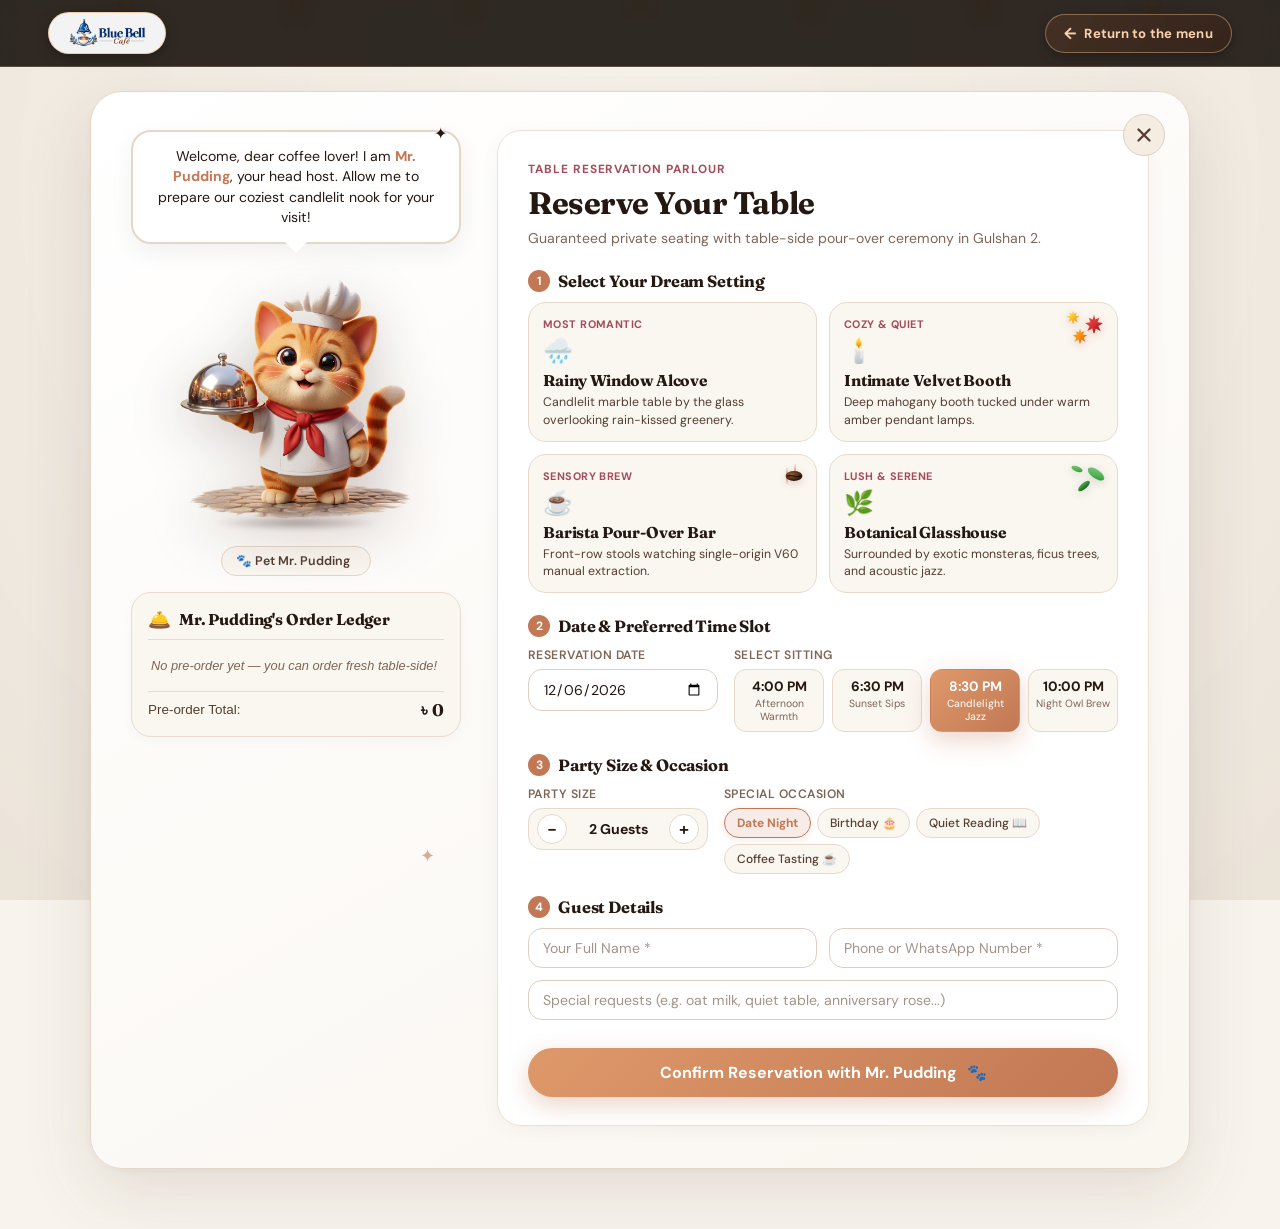
==== commit 674119a9: "Reservation system update" ====
--- a/reservation.html
+++ b/reservation.html
@@ -63,8 +63,8 @@
         <div class="cup-ambient-glow"></div>
       </div>
       <div class="loader-caption">
-        <span class="loader-status">Returning to the Menu...</span>
-        <span class="loader-detail">Fresh artisanal roasts &amp; delicacies await</span>
+        <span class="loader-status">Returning to Coffee Experience...</span>
+        <span class="loader-detail">Preparing your sensory coffee journey</span>
       </div>
     </div>
   </div>
--- a/reservation.css
+++ b/reservation.css
@@ -515,6 +515,7 @@
   -webkit-backdrop-filter: blur(20px);
   z-index: 1;
   transition: background 0.5s ease;
+  pointer-events: none;
 }
 
 /* ==========================================================================
@@ -2416,6 +2417,12 @@
 }
 
 /* ---- CONFIRMATION TICKET VIEW ---- */
+.portal-ticket-view.is-hidden,
+.portal-form-view.is-hidden,
+.is-hidden:not(.reservation-portal) {
+  display: none !important;
+}
+
 .portal-ticket-view {
   display: flex;
   flex-direction: column;
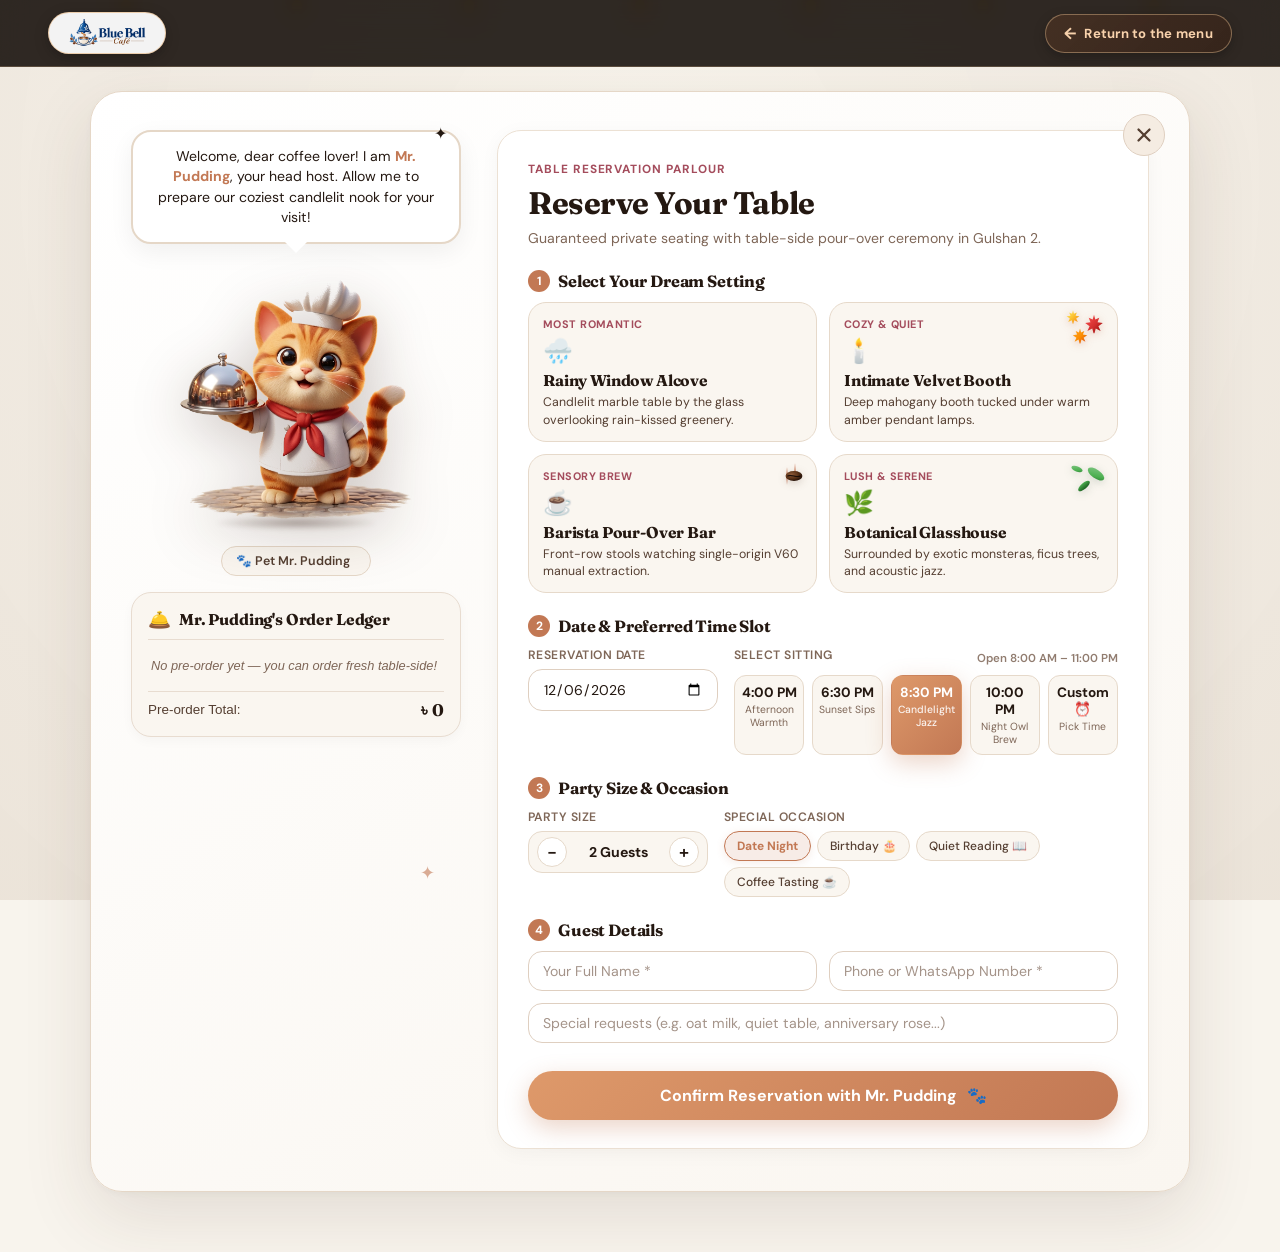
==== commit d7adb963: "Update custom time settings" ====
--- a/reservation.html
+++ b/reservation.html
@@ -591,7 +591,10 @@
                       <input type="date" id="res-date" name="res_date" class="portal-input date-input" required>
                     </div>
                     <div class="timeslot-wrap">
-                      <span class="input-sublabel">Select Sitting</span>
+                      <div class="timeslot-header">
+                        <span class="input-sublabel">Select Sitting</span>
+                        <span class="timeslot-note">Open 8:00 AM – 11:00 PM</span>
+                      </div>
                       <div class="timeslot-pills">
                         <button type="button" class="timeslot-pill" data-time="4:00 PM">
                           <span>4:00 PM</span>
@@ -609,6 +612,22 @@
                           <span>10:00 PM</span>
                           <small>Night Owl Brew</small>
                         </button>
+                        <button type="button" class="timeslot-pill custom-time-pill" id="custom-time-pill" data-time="custom" title="Choose your custom time">
+                          <span id="custom-pill-label">Custom ⏰</span>
+                          <small id="custom-pill-sub">Pick Time</small>
+                        </button>
+                      </div>
+
+                      <!-- Custom Time Picker Row (Revealed when Custom ⏰ is selected) -->
+                      <div class="custom-time-picker-row is-hidden" id="custom-time-picker-row">
+                        <div class="custom-time-header">
+                          <span class="custom-time-title">⏰ Choose Your Exact Arrival Time:</span>
+                          <span class="custom-time-hours">8:00 AM – 11:00 PM Daily</span>
+                        </div>
+                        <div class="custom-time-input-wrap">
+                          <input type="time" id="res-custom-time" class="portal-input custom-time-field" value="19:00" min="08:00" max="23:00">
+                          <span class="custom-time-status" id="custom-time-status">Reserved for: <strong>7:00 PM</strong></span>
+                        </div>
                       </div>
                     </div>
                   </div>
--- a/reservation.css
+++ b/reservation.css
@@ -2239,9 +2239,24 @@
   color-scheme: light;
 }
 
+.timeslot-header {
+  display: flex;
+  justify-content: space-between;
+  align-items: center;
+  margin-bottom: 6px;
+}
+
+.timeslot-note {
+  font-family: var(--sw-font-body);
+  font-size: 0.72rem;
+  font-weight: 600;
+  color: var(--portal-text-sub);
+  opacity: 0.85;
+}
+
 .timeslot-pills {
   display: grid;
-  grid-template-columns: repeat(4, 1fr);
+  grid-template-columns: repeat(5, 1fr);
   gap: 8px;
 }
 
@@ -2291,6 +2306,79 @@
 .timeslot-pill.is-active small {
   color: rgba(255, 255, 255, 0.9);
   font-weight: 500;
+}
+
+/* Custom Time Drawer */
+.custom-time-picker-row {
+  margin-top: 10px;
+  background: var(--portal-card-option-bg);
+  border: 1.5px solid var(--portal-accent);
+  border-radius: 14px;
+  padding: 10px 14px;
+  box-shadow: 0 4px 14px var(--portal-accent-soft);
+  animation: customTimeIn 0.22s cubic-bezier(0.16, 1, 0.3, 1) forwards;
+}
+
+@keyframes customTimeIn {
+  from {
+    opacity: 0;
+    transform: translateY(-6px);
+  }
+  to {
+    opacity: 1;
+    transform: translateY(0);
+  }
+}
+
+.custom-time-picker-row.is-hidden {
+  display: none !important;
+}
+
+.custom-time-header {
+  display: flex;
+  justify-content: space-between;
+  align-items: center;
+  margin-bottom: 8px;
+}
+
+.custom-time-title {
+  font-family: var(--sw-font-body);
+  font-size: 0.82rem;
+  font-weight: 700;
+  color: var(--portal-text-title);
+}
+
+.custom-time-hours {
+  font-family: var(--sw-font-body);
+  font-size: 0.72rem;
+  color: var(--portal-text-sub);
+  font-weight: 600;
+}
+
+.custom-time-input-wrap {
+  display: flex;
+  align-items: center;
+  gap: 12px;
+}
+
+.custom-time-field {
+  flex: 0 0 140px;
+  max-width: 150px;
+  padding: 8px 12px;
+  font-size: 0.92rem;
+  cursor: pointer;
+  color-scheme: light;
+}
+
+.custom-time-status {
+  font-family: var(--sw-font-body);
+  font-size: 0.84rem;
+  color: var(--portal-text-body);
+}
+
+.custom-time-status strong {
+  color: var(--portal-accent);
+  font-weight: 700;
 }
 
 /* Step 3: Guests & Occasion */
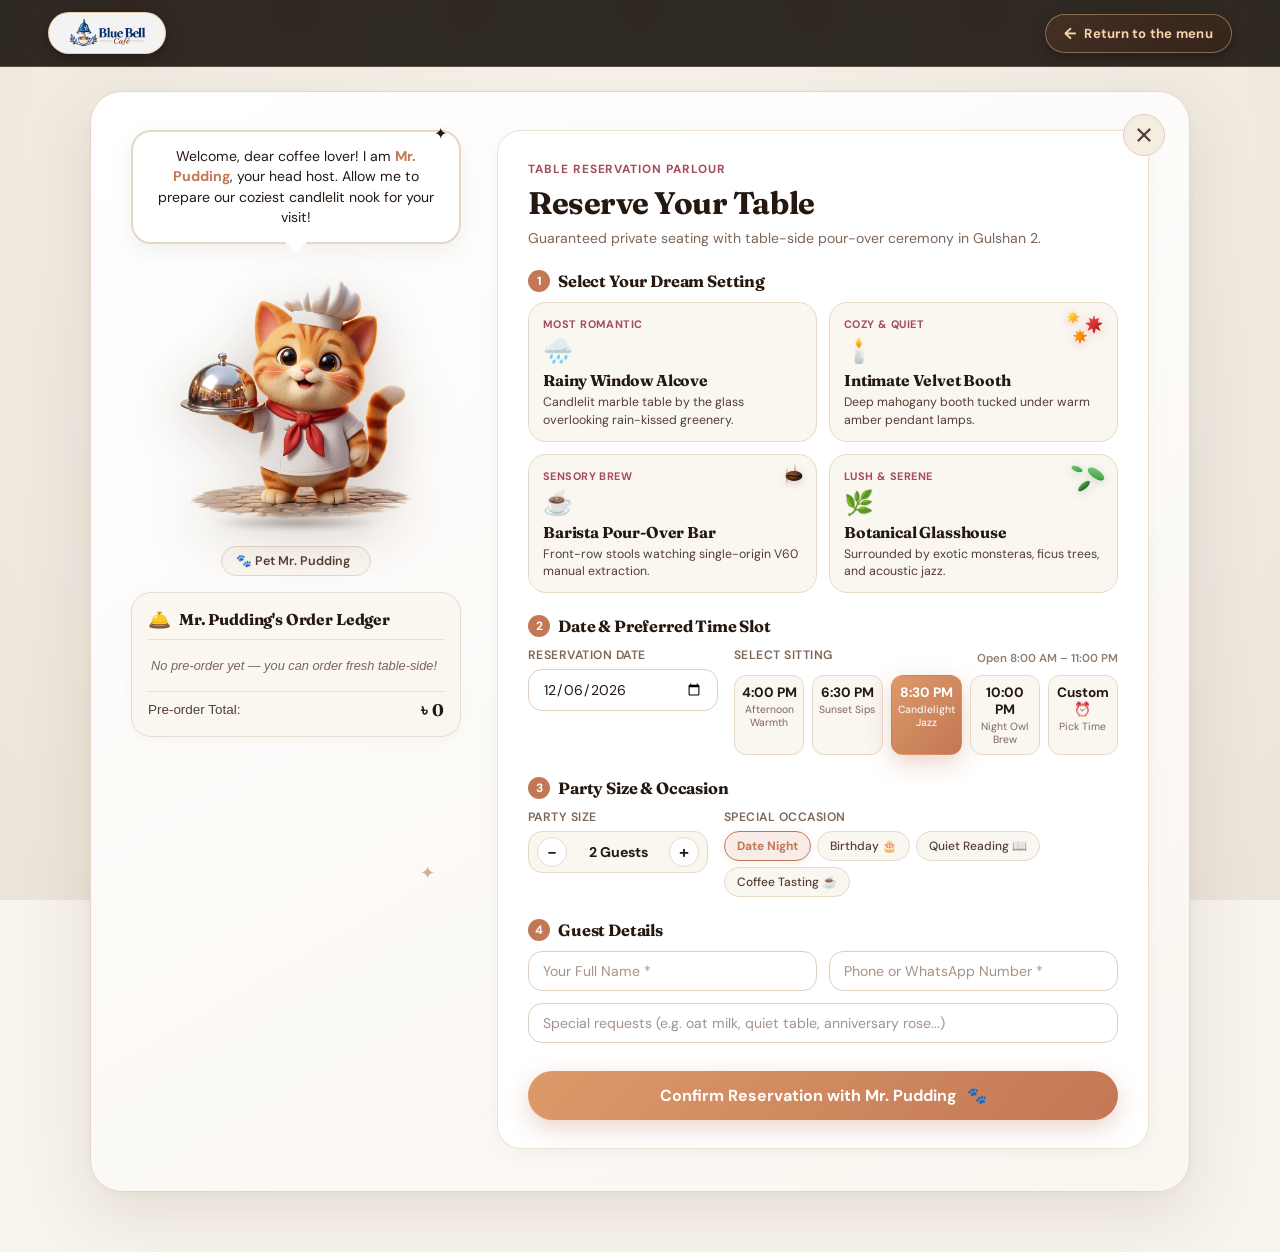
==== commit 7d0f416c: "Optimized the code" ====
--- a/reservation.html
+++ b/reservation.html
@@ -1,24 +1,57 @@
 <!DOCTYPE html>
-<html lang="en">
+<html lang="en" dir="ltr">
 
 <head>
   <meta charset="utf-8">
   <meta name="viewport" content="width=device-width, initial-scale=1, viewport-fit=cover">
-  <title>Blue Bell Café</title>
+  <meta http-equiv="X-UA-Compatible" content="IE=edge">
+
+  <!-- Primary Page SEO -->
+  <title>Reserve a Table — Blue Bell Café | Feline Host Mr. Pudding &amp; Artisanal Lounge</title>
+  <meta name="title" content="Reserve a Table — Blue Bell Café | Feline Host Mr. Pudding &amp; Artisanal Lounge">
+  <meta name="description"
+    content="Reserve your candlelit table with Mr. Pudding, our feline head host at Blue Bell Café in Gulshan, Dhaka. Choose your dining atmosphere and pre-order your tasting tray.">
+  <meta name="robots" content="index, follow">
+  <meta name="theme-color" content="#1C1411">
+  <meta name="color-scheme" content="light dark">
+
+  <!-- Favicons & Touch Icons -->
   <link rel="icon" type="image/jpeg" href="assets/Logo and falcon/Falcon.jpg">
   <link rel="apple-touch-icon" href="assets/Logo and falcon/Falcon.jpg">
-  <meta name="description"
-    content="Reserve your candlelit table with Mr. Pudding, our feline head host. Choose your table atmosphere and pre-order your tasting tray.">
+
+  <!-- Open Graph / Facebook -->
+  <meta property="og:type" content="website">
+  <meta property="og:site_name" content="Blue Bell Café">
+  <meta property="og:title" content="Reserve a Table — Blue Bell Café | Table Booking &amp; Tasting Tray">
+  <meta property="og:description"
+    content="Select from Rainy Window Alcove, Intimate Velvet Booth, Barista Bar, or Botanical Glasshouse. Receive your Paw of Approval seal from Mr. Pudding.">
+  <meta property="og:image" content="assets/settings/velvet_booth.jpg">
+  <meta property="og:locale" content="en_US">
+
+  <!-- Twitter Card -->
+  <meta name="twitter:card" content="summary_large_image">
+  <meta name="twitter:title" content="Reserve a Table — Blue Bell Café | Table Booking &amp; Tasting Tray">
+  <meta name="twitter:description"
+    content="Book your candlelit coffee experience with Mr. Pudding at Blue Bell Café, Gulshan, Dhaka.">
+  <meta name="twitter:image" content="assets/settings/velvet_booth.jpg">
+
+  <!-- Performance: Resource Hints & Font Preconnects -->
+  <link rel="dns-prefetch" href="https://fonts.googleapis.com">
+  <link rel="dns-prefetch" href="https://fonts.gstatic.com">
   <link rel="preconnect" href="https://fonts.googleapis.com">
   <link rel="preconnect" href="https://fonts.gstatic.com" crossorigin>
   <link
     href="https://fonts.googleapis.com/css2?family=DM+Sans:ital,opsz,wght@0,9..40,300..700;1,9..40,300..700&family=Fraunces:ital,opsz,wght@0,9..144,300..800;1,9..144,300..800&display=swap"
     rel="stylesheet">
+
+  <!-- Core Stylesheet -->
   <link rel="stylesheet" href="reservation.css">
+
   <!-- Instant Prefetch for Main Sanctuary -->
   <link rel="prefetch" href="index.html">
   <link rel="prefetch" href="style.css">
   <link rel="prefetch" href="main.js">
+
   <!-- Instant Preload for 4 Seating Setting Backdrops -->
   <link rel="preload" as="image" href="assets/settings/rainy_window.jpg">
   <link rel="preload" as="image" href="assets/settings/velvet_booth.jpg">
--- a/style.css
+++ b/style.css
@@ -1156,6 +1156,12 @@
   border: 1px solid #F2D5BD;
 }
 
+.badge-bistro {
+  background: #EBF5EF;
+  color: #2D6A4F;
+  border: 1px solid #C8E6D3;
+}
+
 .badge-light {
   background: #F4EBE3;
   color: #6C5245;
